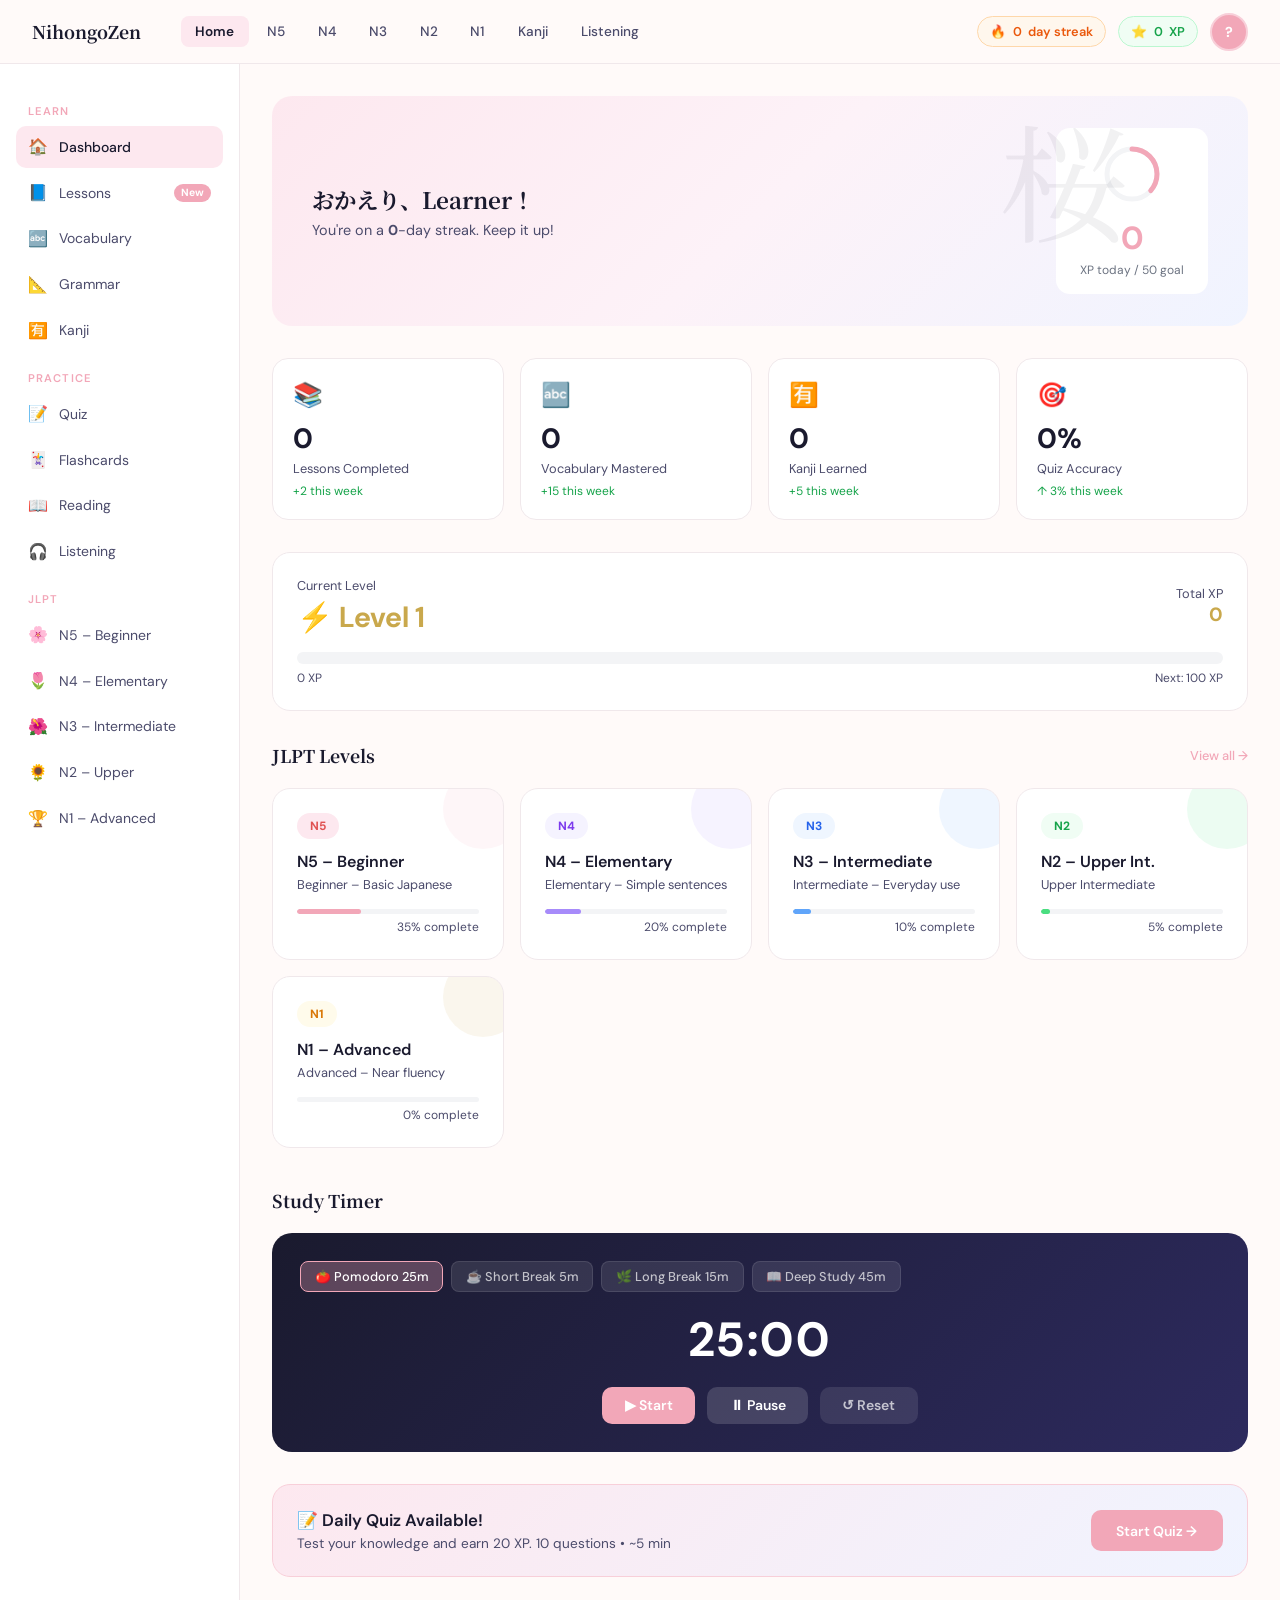
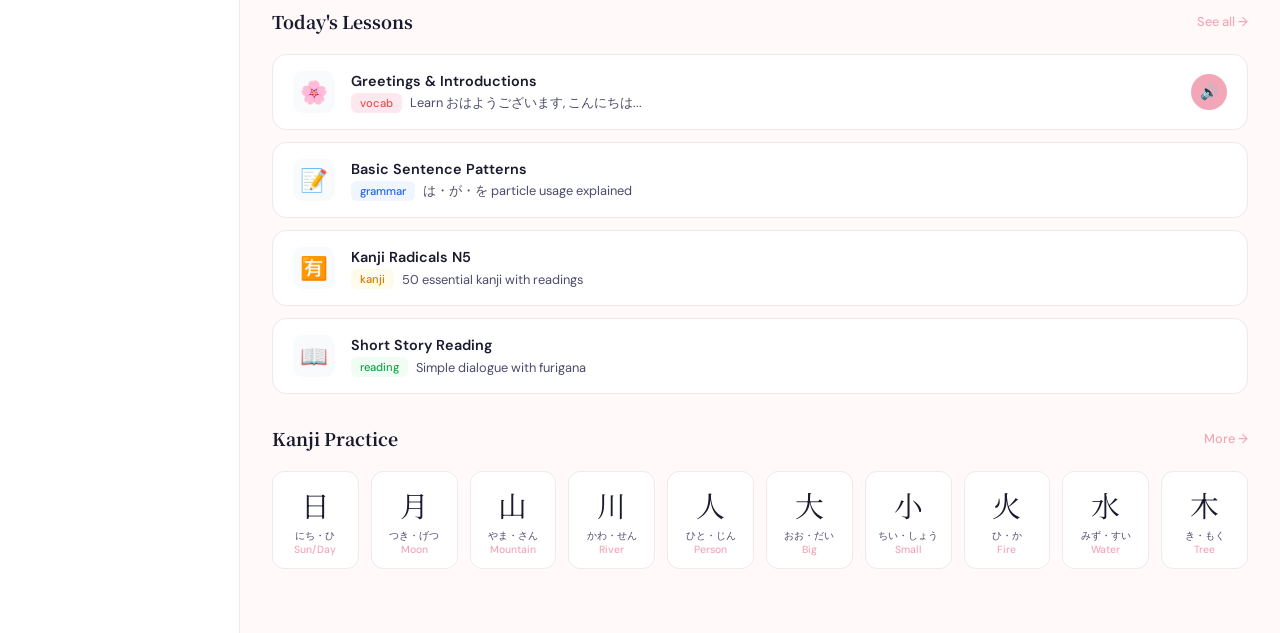
==== dashboard.html @ 87aaae62 "Update dashboard.html" ====
<!DOCTYPE html>
<html lang="en">
<head>
  <meta charset="UTF-8"/>
  <meta name="viewport" content="width=device-width, initial-scale=1.0"/>
  <title>NihongoZen Dashboard</title>
  <link rel="manifest" href="manifest.json"/>
  <link rel="icon" href="https://files.catbox.moe/fxwgtd.png"/>
  <link href="https://fonts.googleapis.com/css2?family=Noto+Serif+JP:wght@300;400;700&family=DM+Sans:ital,opsz,wght@0,9..40,300;0,9..40,400;0,9..40,500;0,9..40,600;1,9..40,400&display=swap" rel="stylesheet"/>
  <style>
    *, *::before, *::after { box-sizing: border-box; margin: 0; padding: 0; }
    :root {
      --sakura: #f2a7b8;
      --sakura-light: #fde8ef;
      --sakura-mid: #f8cfd9;
      --ink: #1a1a2e;
      --ink-light: #4b4b6b;
      --gold: #c9a84c;
      --white: #fffaf9;
      --card: #ffffff;
      --border: #f0e8eb;
      --green: #4ade80;
      --blue: #60a5fa;
      --orange: #fb923c;
      --purple: #a78bfa;
    }
    body {
      font-family: 'DM Sans', sans-serif;
      background: var(--white);
      color: var(--ink);
      min-height: 100vh;
    }

    /* ── HEADER ── */
    header {
      position: sticky; top: 0; z-index: 100;
      background: rgba(255,250,249,.92); backdrop-filter: blur(12px);
      border-bottom: 1px solid var(--border);
      padding: 0 2rem;
      display: flex; align-items: center; gap: 1.5rem; height: 64px;
    }
    .header-logo { display:flex; align-items:center; gap:.6rem; text-decoration:none; }
    .header-logo img { width:36px; height:36px; border-radius:8px; }
    .header-logo span { font-family:'Noto Serif JP',serif; font-size:1.1rem; font-weight:700; color:var(--ink); }

    nav { display:flex; gap:.25rem; margin-left:1rem; flex:1; overflow-x:auto; }
    nav a {
      padding:.45rem .9rem; border-radius:8px; font-size:.85rem;
      font-weight:500; color:var(--ink-light); text-decoration:none;
      white-space:nowrap; transition:all .2s;
    }
    nav a:hover, nav a.active { background:var(--sakura-light); color:var(--ink); }
    nav a.active { font-weight:600; }

    .header-right { display:flex; align-items:center; gap:.75rem; margin-left:auto; }
    .streak-badge {
      display:flex; align-items:center; gap:.4rem;
      background:#fff7ed; border:1px solid #fed7aa;
      padding:.35rem .75rem; border-radius:20px; font-size:.8rem; font-weight:600;
      color:#ea580c;
    }
    .xp-badge {
      display:flex; align-items:center; gap:.4rem;
      background:#f0fdf4; border:1px solid #bbf7d0;
      padding:.35rem .75rem; border-radius:20px; font-size:.8rem; font-weight:600;
      color:#16a34a;
    }
    .user-avatar {
      width:38px; height:38px; border-radius:50%;
      background:var(--sakura); cursor:pointer;
      display:flex; align-items:center; justify-content:center;
      font-weight:700; color:#fff; font-size:.9rem;
      border:2px solid var(--sakura-mid); position:relative;
    }
    .user-avatar img { width:100%; height:100%; border-radius:50%; object-fit:cover; }
    .user-dropdown {
      position:absolute; top:46px; right:0; background:#fff;
      border:1px solid var(--border); border-radius:14px;
      padding:.5rem; min-width:180px; box-shadow:0 8px 30px rgba(0,0,0,.1);
      display:none; z-index:200;
    }
    .user-avatar:hover .user-dropdown { display:block; }
    .user-dropdown a {
      display:block; padding:.6rem 1rem; border-radius:8px;
      font-size:.85rem; text-decoration:none; color:var(--ink); transition:background .15s;
    }
    .user-dropdown a:hover { background:var(--sakura-light); }
    .user-dropdown hr { margin:.35rem 0; border:none; border-top:1px solid var(--border); }

    /* ── SIDEBAR ── */
    .layout { display:flex; min-height:calc(100vh - 64px); }
    aside {
      width:240px; flex-shrink:0; padding:1.5rem 1rem;
      border-right:1px solid var(--border); background:#fff;
      display:flex; flex-direction:column; gap:.25rem;
    }
    @media(max-width:900px){ aside { display:none; } }

    .sidebar-section { font-size:.7rem; font-weight:600; color:var(--sakura); letter-spacing:.1em;
      text-transform:uppercase; padding:.5rem .75rem .25rem; margin-top:.5rem; }
    .sidebar-link {
      display:flex; align-items:center; gap:.7rem;
      padding:.65rem .75rem; border-radius:10px; cursor:pointer;
      font-size:.875rem; color:var(--ink-light); transition:all .15s;
      text-decoration:none;
    }
    .sidebar-link:hover, .sidebar-link.active {
      background:var(--sakura-light); color:var(--ink); font-weight:500;
    }
    .sidebar-link .icon { font-size:1rem; width:20px; text-align:center; }
    .sidebar-link .badge {
      margin-left:auto; background:var(--sakura); color:#fff;
      font-size:.65rem; font-weight:700; padding:.15rem .45rem;
      border-radius:20px;
    }

    /* ── MAIN CONTENT ── */
    main { flex:1; padding:2rem; overflow-x:hidden; }
    @media(max-width:600px){ main { padding:1rem; } }

    /* ── WELCOME BANNER ── */
    .welcome-banner {
      background: linear-gradient(135deg, #fde8ef 0%, #fdf2f8 50%, #f0f4ff 100%);
      border-radius:20px; padding:2rem 2.5rem;
      display:flex; justify-content:space-between; align-items:center;
      margin-bottom:2rem; overflow:hidden; position:relative;
    }
    .welcome-banner::after {
      content:'桜'; position:absolute; right:120px; top:-10px;
      font-size:8rem; opacity:.06; font-family:'Noto Serif JP',serif;
    }
    .welcome-text h2 { font-family:'Noto Serif JP',serif; font-size:1.4rem; margin-bottom:.4rem; }
    .welcome-text p { color:var(--ink-light); font-size:.9rem; }
    .daily-goal {
      background:#fff; border-radius:14px; padding:1rem 1.5rem;
      text-align:center; min-width:140px;
    }
    .daily-goal .goal-num { font-size:2rem; font-weight:700; color:var(--sakura); }
    .daily-goal .goal-label { font-size:.75rem; color:var(--gray,#6b7280); margin-top:.2rem; }
    .progress-ring { width:60px; height:60px; margin:0 auto .5rem; }

    /* ── STATS GRID ── */
    .stats-grid { display:grid; grid-template-columns:repeat(auto-fit,minmax(160px,1fr)); gap:1rem; margin-bottom:2rem; }
    .stat-card {
      background:var(--card); border:1px solid var(--border); border-radius:16px;
      padding:1.25rem; transition:transform .2s; cursor:default;
    }
    .stat-card:hover { transform:translateY(-3px); }
    .stat-card .stat-icon { font-size:1.5rem; margin-bottom:.6rem; }
    .stat-card .stat-val { font-size:1.75rem; font-weight:700; margin-bottom:.2rem; }
    .stat-card .stat-label { font-size:.8rem; color:var(--ink-light); }
    .stat-card .stat-change { font-size:.75rem; margin-top:.4rem; }
    .stat-card .stat-change.up { color:#16a34a; }
    .stat-card .stat-change.down { color:#dc2626; }

    /* ── SECTION HEADERS ── */
    .section-header { display:flex; align-items:center; justify-content:space-between; margin-bottom:1.25rem; }
    .section-header h3 { font-family:'Noto Serif JP',serif; font-size:1.1rem; }
    .section-header a { font-size:.8rem; color:var(--sakura); text-decoration:none; font-weight:500; }

    /* ── JLPT LEVEL CARDS ── */
    .levels-grid { display:grid; grid-template-columns:repeat(auto-fill,minmax(200px,1fr)); gap:1rem; margin-bottom:2.5rem; }
    .level-card {
      background:var(--card); border:1px solid var(--border); border-radius:18px;
      padding:1.5rem; cursor:pointer; transition:all .2s; position:relative; overflow:hidden;
    }
    .level-card::before {
      content:''; position:absolute; top:-20px; right:-20px;
      width:80px; height:80px; border-radius:50%; opacity:.1;
    }
    .level-card:hover { transform:translateY(-4px); box-shadow:0 12px 30px rgba(242,167,184,.2); }
    .level-card.n5::before { background:#f2a7b8; }
    .level-card.n4::before { background:#a78bfa; }
    .level-card.n3::before { background:#60a5fa; }
    .level-card.n2::before { background:#4ade80; }
    .level-card.n1::before { background:#c9a84c; }
    .level-badge {
      display:inline-block; padding:.3rem .8rem; border-radius:20px;
      font-size:.75rem; font-weight:700; margin-bottom:.75rem;
    }
    .n5 .level-badge { background:#fde8ef; color:#e05252; }
    .n4 .level-badge { background:#f5f3ff; color:#7c3aed; }
    .n3 .level-badge { background:#eff6ff; color:#2563eb; }
    .n2 .level-badge { background:#f0fdf4; color:#16a34a; }
    .n1 .level-badge { background:#fffbeb; color:#d97706; }
    .level-card h4 { font-size:1rem; font-weight:600; margin-bottom:.25rem; }
    .level-card p { font-size:.8rem; color:var(--ink-light); margin-bottom:1rem; }
    .level-progress { height:5px; background:#f3f4f6; border-radius:10px; overflow:hidden; }
    .level-progress-fill { height:100%; border-radius:10px; transition:width .8s ease; }
    .n5 .level-progress-fill { background:var(--sakura); }
    .n4 .level-progress-fill { background:var(--purple); }
    .n3 .level-progress-fill { background:var(--blue); }
    .n2 .level-progress-fill { background:var(--green); }
    .n1 .level-progress-fill { background:var(--gold); }
    .level-pct { font-size:.75rem; color:var(--ink-light); margin-top:.35rem; text-align:right; }

    /* ── STUDY TIMER ── */
    .timer-card {
      background:linear-gradient(135deg,var(--ink) 0%,#2d2a5e 100%);
      border-radius:20px; padding:1.75rem; color:#fff; margin-bottom:2rem;
    }
    .timer-display {
      font-size:3rem; font-weight:700; font-variant-numeric:tabular-nums;
      letter-spacing:.05em; margin:1rem 0; text-align:center;
    }
    .timer-controls { display:flex; gap:.75rem; justify-content:center; flex-wrap:wrap; }
    .timer-btn {
      padding:.6rem 1.4rem; border-radius:10px; border:none; cursor:pointer;
      font-size:.875rem; font-weight:600; font-family:inherit; transition:all .2s;
    }
    .timer-btn.start { background:var(--sakura); color:#fff; }
    .timer-btn.pause { background:rgba(255,255,255,.15); color:#fff; }
    .timer-btn.reset { background:rgba(255,255,255,.1); color:rgba(255,255,255,.7); }
    .timer-btn:hover { opacity:.85; transform:scale(.97); }
    .timer-modes { display:flex; gap:.5rem; margin-bottom:1rem; flex-wrap:wrap; }
    .timer-mode {
      padding:.35rem .85rem; border-radius:8px; font-size:.8rem; font-weight:500;
      cursor:pointer; background:rgba(255,255,255,.1); color:rgba(255,255,255,.7);
      border:1px solid rgba(255,255,255,.1); transition:all .2s;
    }
    .timer-mode.active { background:rgba(242,167,184,.3); color:#fff; border-color:var(--sakura); }

    /* ── XP / LEVEL BAR ── */
    .xp-card {
      background:var(--card); border:1px solid var(--border); border-radius:18px;
      padding:1.5rem; margin-bottom:2rem;
    }
    .xp-header { display:flex; justify-content:space-between; align-items:center; margin-bottom:1rem; }
    .xp-level { font-size:1.8rem; font-weight:700; color:var(--gold); }
    .xp-bar-wrap { height:12px; background:#f3f4f6; border-radius:10px; overflow:hidden; }
    .xp-bar-fill {
      height:100%; border-radius:10px;
      background:linear-gradient(90deg,var(--sakura),var(--gold));
      transition:width 1s ease;
    }
    .xp-labels { display:flex; justify-content:space-between; font-size:.75rem; color:var(--ink-light); margin-top:.4rem; }

    /* ── VOCAB/GRAMMAR LESSONS ── */
    .lesson-list { display:flex; flex-direction:column; gap:.75rem; margin-bottom:2rem; }
    .lesson-item {
      background:var(--card); border:1px solid var(--border); border-radius:14px;
      padding:1rem 1.25rem; display:flex; align-items:center; gap:1rem;
      cursor:pointer; transition:all .2s;
    }
    .lesson-item:hover { border-color:var(--sakura); background:var(--sakura-light); }
    .lesson-item .lesson-icon { font-size:1.4rem; width:42px; height:42px;
      background:#f9fafb; border-radius:10px; display:flex; align-items:center; justify-content:center; flex-shrink:0; }
    .lesson-item .lesson-info { flex:1; }
    .lesson-item h5 { font-size:.9rem; font-weight:600; margin-bottom:.2rem; }
    .lesson-item p { font-size:.8rem; color:var(--ink-light); }
    .lesson-item .lesson-meta { display:flex; gap:.5rem; align-items:center; }
    .lesson-item .tag { font-size:.7rem; padding:.2rem .55rem; border-radius:6px; font-weight:500; }
    .tag.vocab { background:#fde8ef; color:#e05252; }
    .tag.grammar { background:#eff6ff; color:#2563eb; }
    .tag.kanji { background:#fffbeb; color:#d97706; }
    .tag.reading { background:#f0fdf4; color:#16a34a; }
    .lesson-item .play-btn {
      width:36px; height:36px; border-radius:50%; background:var(--sakura);
      color:#fff; border:none; cursor:pointer; font-size:.9rem;
      display:flex; align-items:center; justify-content:center;
      transition:transform .2s;
    }
    .lesson-item .play-btn:hover { transform:scale(1.1); }

    /* ── KANJI GRID ── */
    .kanji-grid { display:grid; grid-template-columns:repeat(auto-fill,minmax(80px,1fr)); gap:.75rem; margin-bottom:2rem; }
    .kanji-card {
      background:var(--card); border:1px solid var(--border); border-radius:12px;
      padding:.75rem; text-align:center; cursor:pointer; transition:all .2s;
    }
    .kanji-card:hover { border-color:var(--sakura); transform:scale(1.05); }
    .kanji-char { font-family:'Noto Serif JP',serif; font-size:1.8rem; color:var(--ink); }
    .kanji-reading { font-size:.65rem; color:var(--ink-light); margin-top:.2rem; }
    .kanji-meaning { font-size:.65rem; color:var(--sakura); font-weight:500; }

    /* ── QUIZ CTA ── */
    .quiz-cta {
      background:linear-gradient(135deg,var(--sakura-light) 0%,#f0f4ff 100%);
      border:1px solid var(--sakura-mid); border-radius:18px;
      padding:1.5rem; display:flex; align-items:center; justify-content:space-between;
      gap:1rem; margin-bottom:2rem; flex-wrap:wrap;
    }
    .quiz-cta-text h4 { font-size:1.05rem; font-weight:600; margin-bottom:.3rem; }
    .quiz-cta-text p { font-size:.85rem; color:var(--ink-light); }
    .btn-quiz {
      padding:.7rem 1.6rem; background:var(--sakura); color:#fff;
      border:none; border-radius:10px; font-size:.875rem; font-weight:600;
      cursor:pointer; font-family:inherit; white-space:nowrap;
      transition:all .2s;
    }
    .btn-quiz:hover { background:#e8899c; transform:translateY(-1px); }

    /* ── MOBILE NAV ── */
    .mobile-nav {
      display:none; position:fixed; bottom:0; left:0; right:0;
      background:rgba(255,250,249,.95); backdrop-filter:blur(12px);
      border-top:1px solid var(--border); padding:.5rem 1rem;
      justify-content:space-around; z-index:100;
    }
    @media(max-width:900px){ .mobile-nav { display:flex; } }
    .mobile-nav-btn {
      display:flex; flex-direction:column; align-items:center; gap:.2rem;
      padding:.5rem .75rem; border-radius:10px; cursor:pointer;
      border:none; background:transparent; color:var(--ink-light);
      font-size:.65rem; font-weight:500; font-family:inherit;
    }
    .mobile-nav-btn .nav-icon { font-size:1.2rem; }
    .mobile-nav-btn.active { color:var(--sakura); }

    /* ── TOAST ── */
    #toast {
      position:fixed; bottom:5rem; left:50%; transform:translateX(-50%);
      background:var(--ink); color:#fff; padding:.75rem 1.5rem;
      border-radius:10px; font-size:.85rem; opacity:0; pointer-events:none;
      transition:opacity .3s; z-index:999; white-space:nowrap;
    }
    #toast.show { opacity:1; }

    /* ── ANIMATIONS ── */
    @keyframes fadeUp { from{opacity:0;transform:translateY(16px)} to{opacity:1;transform:translateY(0)} }
    .anim { animation:fadeUp .5s ease both; }
    .anim:nth-child(1){animation-delay:.05s}
    .anim:nth-child(2){animation-delay:.1s}
    .anim:nth-child(3){animation-delay:.15s}
    .anim:nth-child(4){animation-delay:.2s}
    .anim:nth-child(5){animation-delay:.25s}

    @media(max-width:600px){
      .welcome-banner { flex-direction:column; text-align:center; }
      .daily-goal { width:100%; }
      main { padding-bottom:80px; }
    }

    /* ── VOCAB BROWSER ── */
    .vocab-lesson-tabs { display:flex; flex-wrap:wrap; gap:.5rem; margin-bottom:1.5rem; }
    .vocab-tab {
      padding:.4rem .9rem; border-radius:20px; font-size:.8rem; font-weight:500;
      cursor:pointer; background:var(--sakura-light); color:var(--ink-light);
      border:1px solid var(--border); transition:all .2s; white-space:nowrap;
    }
    .vocab-tab.active, .vocab-tab:hover { background:var(--sakura); color:#fff; border-color:var(--sakura); }

    .vocab-search {
      width:100%; padding:.7rem 1rem; border:1px solid var(--border);
      border-radius:12px; font-size:.9rem; font-family:inherit; outline:none;
      margin-bottom:1.25rem; background:var(--card);
    }
    .vocab-search:focus { border-color:var(--sakura); }

    .vocab-grid { display:grid; grid-template-columns:repeat(auto-fill, minmax(200px, 1fr)); gap:.75rem; }
    .vocab-card {
      background:var(--card); border:1px solid var(--border); border-radius:14px;
      padding:1rem; cursor:pointer; transition:all .2s; position:relative;
    }
    .vocab-card:hover { border-color:var(--sakura); transform:translateY(-2px); box-shadow:0 4px 16px rgba(242,167,184,.2); }
    .vocab-card.mastered { border-color:var(--green); background:#f0fdf4; }
    .vocab-kanji { font-family:'Noto Serif JP',serif; font-size:1.4rem; color:var(--ink); margin-bottom:.3rem; }
    .vocab-hira { font-size:.75rem; color:var(--ink-light); margin-bottom:.4rem; font-family:'Noto Serif JP',serif; }
    .vocab-en { font-size:.85rem; font-weight:500; color:var(--ink); }
    .vocab-lesson-tag { font-size:.65rem; color:var(--sakura); font-weight:600; margin-top:.5rem; }
    .vocab-master-btn {
      position:absolute; top:.6rem; right:.6rem;
      width:24px; height:24px; border-radius:50%; border:none;
      background:transparent; cursor:pointer; font-size:.85rem; transition:transform .2s;
    }
    .vocab-master-btn:hover { transform:scale(1.2); }
    .vocab-stats-bar {
      display:flex; align-items:center; gap:.75rem; padding:.75rem 1rem;
      background:var(--sakura-light); border-radius:12px; margin-bottom:1.25rem;
      font-size:.85rem; flex-wrap:wrap;
    }
    .vocab-stats-bar strong { color:var(--ink); }

    /* ── LESSON DETAIL MODAL ── */
    .modal-overlay {
      position:fixed; inset:0; background:rgba(0,0,0,.45); z-index:500;
      display:flex; align-items:center; justify-content:center; padding:1rem;
    }
    .modal-box {
      background:#fff; border-radius:20px; max-width:520px; width:100%;
      max-height:85vh; overflow-y:auto; padding:2rem; position:relative;
    }
    .modal-close {
      position:absolute; top:1rem; right:1rem; width:32px; height:32px;
      border-radius:50%; border:none; background:var(--sakura-light);
      cursor:pointer; font-size:1rem; display:flex; align-items:center; justify-content:center;
    }
    .modal-word { font-family:'Noto Serif JP',serif; font-size:2.5rem; color:var(--ink); text-align:center; margin-bottom:.5rem; }
    .modal-hira { text-align:center; font-size:1rem; color:var(--ink-light); margin-bottom:.3rem; font-family:'Noto Serif JP',serif; }
    .modal-en { text-align:center; font-size:1.1rem; font-weight:600; margin-bottom:1.5rem; }
    .modal-lesson { text-align:center; font-size:.8rem; color:var(--sakura); font-weight:600; }
    .modal-actions { display:flex; gap:.75rem; justify-content:center; margin-top:1.5rem; }
    .modal-btn {
      padding:.6rem 1.4rem; border-radius:10px; border:none; cursor:pointer;
      font-size:.875rem; font-weight:600; font-family:inherit; transition:all .2s;
    }
    .modal-btn.primary { background:var(--sakura); color:#fff; }
    .modal-btn.secondary { background:var(--sakura-light); color:var(--ink); }
    .modal-btn:hover { opacity:.85; transform:translateY(-1px); }
  </style>
</head>
<body>

<!-- HEADER -->
<header>
  <a href="dashboard.html" class="header-logo">
    <img src="https://files.catbox.moe/fxwgtd.png" alt="NihongoZen" onerror="this.style.display='none'"/>
    <span>NihongoZen</span>
  </a>

  <nav id="main-nav">
    <a href="#" class="active" data-section="home">Home</a>
    <a href="#" data-section="n5">N5</a>
    <a href="#" data-section="n4">N4</a>
    <a href="#" data-section="n3">N3</a>
    <a href="#" data-section="n2">N2</a>
    <a href="#" data-section="n1">N1</a>
    <a href="#" data-section="kanji">Kanji</a>
    <a href="#" data-section="listening">Listening</a>
  </nav>

  <div class="header-right">
    <div class="streak-badge">🔥 <span id="streak-count">0</span> day streak</div>
    <div class="xp-badge">⭐ <span id="xp-count">0</span> XP</div>
    <div class="user-avatar" id="user-avatar-btn">
      <span id="avatar-initials">?</span>
      <img id="avatar-img" src="" alt="" style="display:none"/>
      <div class="user-dropdown">
        <div style="padding:.6rem 1rem; font-size:.85rem; font-weight:600;" id="dd-name">User</div>
        <div style="padding:0 1rem .6rem; font-size:.75rem; color:#9ca3af;" id="dd-email"></div>
        <hr/>
        <a href="#">👤 Profile</a>
        <a href="#">⚙️ Settings</a>
        <a href="#">📊 Progress</a>
        <hr/>
        <a href="#" onclick="handleLogout()">🚪 Log Out</a>
      </div>
    </div>
  </div>
</header>

<div class="layout">
  <!-- SIDEBAR -->
  <aside>
    <div class="sidebar-section">Learn</div>
    <a class="sidebar-link active" href="#" data-section="home"><span class="icon">🏠</span> Dashboard</a>
    <a class="sidebar-link" href="#" data-section="lessons"><span class="icon">📘</span> Lessons <span class="badge">New</span></a>
    <a class="sidebar-link" href="#" data-section="vocab"><span class="icon">🔤</span> Vocabulary</a>
    <a class="sidebar-link" href="#" data-section="grammar"><span class="icon">📐</span> Grammar</a>
    <a class="sidebar-link" href="#" data-section="kanji"><span class="icon">🈶</span> Kanji</a>

    <div class="sidebar-section">Practice</div>
    <a class="sidebar-link" href="#" data-section="quiz"><span class="icon">📝</span> Quiz</a>
    <a class="sidebar-link" href="#" data-section="flashcards"><span class="icon">🃏</span> Flashcards</a>
    <a class="sidebar-link" href="#" data-section="reading"><span class="icon">📖</span> Reading</a>
    <a class="sidebar-link" href="#" data-section="listening"><span class="icon">🎧</span> Listening</a>

    <div class="sidebar-section">JLPT</div>
    <a class="sidebar-link" href="#" data-section="n5"><span class="icon">🌸</span> N5 – Beginner</a>
    <a class="sidebar-link" href="#" data-section="n4"><span class="icon">🌷</span> N4 – Elementary</a>
    <a class="sidebar-link" href="#" data-section="n3"><span class="icon">🌺</span> N3 – Intermediate</a>
    <a class="sidebar-link" href="#" data-section="n2"><span class="icon">🌻</span> N2 – Upper</a>
    <a class="sidebar-link" href="#" data-section="n1"><span class="icon">🏆</span> N1 – Advanced</a>
  </aside>

  <!-- MAIN -->
  <main id="main-content">

    <!-- HOME SECTION -->
    <div id="section-home">
      <!-- Welcome Banner -->
      <div class="welcome-banner anim">
        <div class="welcome-text">
          <h2>おかえり、<span id="welcome-name">Learner</span>！</h2>
          <p>You're on a <strong id="streak-inline">0</strong>-day streak. Keep it up!</p>
        </div>
        <div class="daily-goal">
          <svg class="progress-ring" viewBox="0 0 60 60">
            <circle cx="30" cy="30" r="25" fill="none" stroke="#f3f4f6" stroke-width="5"/>
            <circle id="daily-ring" cx="30" cy="30" r="25" fill="none"
              stroke="var(--sakura)" stroke-width="5"
              stroke-dasharray="157" stroke-dashoffset="100"
              stroke-linecap="round" transform="rotate(-90 30 30)"
              style="transition:stroke-dashoffset 1s ease"/>
          </svg>
          <div class="goal-num" id="daily-xp">0</div>
          <div class="goal-label">XP today / 50 goal</div>
        </div>
      </div>

      <!-- Stats Grid -->
      <div class="stats-grid">
        <div class="stat-card anim">
          <div class="stat-icon">📚</div>
          <div class="stat-val" id="stat-lessons">0</div>
          <div class="stat-label">Lessons Completed</div>
          <div class="stat-change up">+2 this week</div>
        </div>
        <div class="stat-card anim">
          <div class="stat-icon">🔤</div>
          <div class="stat-val" id="stat-vocab">0</div>
          <div class="stat-label">Vocabulary Mastered</div>
          <div class="stat-change up">+15 this week</div>
        </div>
        <div class="stat-card anim">
          <div class="stat-icon">🈶</div>
          <div class="stat-val" id="stat-kanji">0</div>
          <div class="stat-label">Kanji Learned</div>
          <div class="stat-change up">+5 this week</div>
        </div>
        <div class="stat-card anim">
          <div class="stat-icon">🎯</div>
          <div class="stat-val" id="stat-accuracy">0%</div>
          <div class="stat-label">Quiz Accuracy</div>
          <div class="stat-change up">↑ 3% this week</div>
        </div>
      </div>

      <!-- XP / Level -->
      <div class="xp-card anim">
        <div class="xp-header">
          <div>
            <div style="font-size:.8rem;color:var(--ink-light);margin-bottom:.2rem">Current Level</div>
            <div class="xp-level">⚡ Level <span id="user-level">1</span></div>
          </div>
          <div style="text-align:right">
            <div style="font-size:.8rem;color:var(--ink-light)">Total XP</div>
            <div style="font-size:1.2rem;font-weight:700;color:var(--gold)" id="total-xp">0</div>
          </div>
        </div>
        <div class="xp-bar-wrap"><div class="xp-bar-fill" id="xp-bar" style="width:0%"></div></div>
        <div class="xp-labels">
          <span id="xp-cur">0 XP</span>
          <span id="xp-next">Next: 100 XP</span>
        </div>
      </div>

      <!-- JLPT Levels -->
      <div class="section-header">
        <h3>JLPT Levels</h3>
        <a href="#">View all →</a>
      </div>
      <div class="levels-grid" id="levels-grid"></div>

      <!-- Study Timer -->
      <div class="section-header"><h3>Study Timer</h3></div>
      <div class="timer-card anim">
        <div class="timer-modes">
          <div class="timer-mode active" onclick="setTimer(25*60,this)">🍅 Pomodoro 25m</div>
          <div class="timer-mode" onclick="setTimer(5*60,this)">☕ Short Break 5m</div>
          <div class="timer-mode" onclick="setTimer(15*60,this)">🌿 Long Break 15m</div>
          <div class="timer-mode" onclick="setTimer(45*60,this)">📖 Deep Study 45m</div>
        </div>
        <div class="timer-display" id="timer-display">25:00</div>
        <div class="timer-controls">
          <button class="timer-btn start" onclick="startTimer()">▶ Start</button>
          <button class="timer-btn pause" onclick="pauseTimer()">⏸ Pause</button>
          <button class="timer-btn reset" onclick="resetTimer()">↺ Reset</button>
        </div>
      </div>

      <!-- Daily Quiz CTA -->
      <div class="quiz-cta anim">
        <div class="quiz-cta-text">
          <h4>📝 Daily Quiz Available!</h4>
          <p>Test your knowledge and earn 20 XP. 10 questions • ~5 min</p>
        </div>
        <button class="btn-quiz" onclick="navigateTo('quiz')">Start Quiz →</button>
      </div>

      <!-- Today's Lessons -->
      <div class="section-header">
        <h3>Today's Lessons</h3>
        <a href="#">See all →</a>
      </div>
      <div class="lesson-list" id="lesson-list"></div>

      <!-- Kanji of the Day -->
      <div class="section-header">
        <h3>Kanji Practice</h3>
        <a href="#">More →</a>
      </div>
      <div class="kanji-grid" id="kanji-grid"></div>
    </div>

    <!-- LEVEL SECTIONS (N5-N1, etc) – shown dynamically -->
    <div id="section-level" style="display:none">
      <div id="level-content"></div>
    </div>


    <!-- VOCABULARY SECTION -->
    <div id="section-vocab" style="display:none">
      <div class="vocab-stats-bar" id="vocab-stats-bar">
        📚 <strong id="vs-total">934</strong> words &nbsp;|&nbsp;
        ✅ <strong id="vs-mastered">0</strong> mastered &nbsp;|&nbsp;
        📖 <strong id="vs-lesson">All Lessons</strong>
      </div>
      <input class="vocab-search" id="vocab-search" type="text" placeholder="Search words in Japanese or English…" oninput="filterVocab()"/>
      <div class="vocab-lesson-tabs" id="vocab-tabs"></div>
      <div class="vocab-grid" id="vocab-grid"></div>
    </div>

    <!-- WORD MODAL -->
    <div class="modal-overlay" id="word-modal" style="display:none" onclick="closeWordModal(event)">
      <div class="modal-box">
        <button class="modal-close" onclick="document.getElementById('word-modal').style.display='none'">✕</button>
        <div class="modal-word" id="mw-kanji"></div>
        <div class="modal-hira" id="mw-hira"></div>
        <div class="modal-en" id="mw-en"></div>
        <div class="modal-lesson" id="mw-lesson"></div>
        <div class="modal-actions">
          <button class="modal-btn secondary" onclick="document.getElementById('word-modal').style.display='none'">Close</button>
          <button class="modal-btn primary" id="mw-master-btn" onclick="toggleMasterCurrent()">⭐ Mark Mastered</button>
        </div>
      </div>
    </div>

  </main>
</div>

<!-- MOBILE BOTTOM NAV -->
<div class="mobile-nav">
  <button class="mobile-nav-btn active" onclick="navigateTo('home')">
    <span class="nav-icon">🏠</span> Home
  </button>
  <button class="mobile-nav-btn" onclick="navigateTo('lessons')">
    <span class="nav-icon">📘</span> Lessons
  </button>
  <button class="mobile-nav-btn" onclick="navigateTo('quiz')">
    <span class="nav-icon">📝</span> Quiz
  </button>
  <button class="mobile-nav-btn" onclick="navigateTo('kanji')">
    <span class="nav-icon">🈶</span> Kanji
  </button>
  <button class="mobile-nav-btn" onclick="navigateTo('profile')">
    <span class="nav-icon">👤</span> Profile
  </button>
</div>

<div id="toast"></div>

<!-- Firebase -->
<script src="firebase-config.js"></script>
<script type="module">
  import { initializeApp } from "https://www.gstatic.com/firebasejs/10.12.2/firebase-app.js";
  import { getAuth, onAuthStateChanged, signOut }
    from "https://www.gstatic.com/firebasejs/10.12.2/firebase-auth.js";
  import { getFirestore, doc, getDoc, updateDoc, increment, serverTimestamp }
    from "https://www.gstatic.com/firebasejs/10.12.2/firebase-firestore.js";

  const firebaseConfig = window.FIREBASE_CONFIG;

  const app = initializeApp(firebaseConfig);
  const auth = getAuth(app);
  const db = getFirestore(app);

  onAuthStateChanged(auth, async user => {
    if (!user) { window.location.href = 'index.html'; return; }

    // Load profile
    const snap = await getDoc(doc(db, 'users', user.uid));
    const data = snap.exists() ? snap.data() : {};

    const name = data.displayName || user.displayName || 'Learner';
    const xp   = data.xp || 0;
    const lvl  = data.level || 1;
    const streak = data.streak || 0;

    // Update header
    document.getElementById('welcome-name').textContent = name.split(' ')[0];
    document.getElementById('streak-count').textContent = streak;
    document.getElementById('streak-inline').textContent = streak;
    document.getElementById('xp-count').textContent = xp;
    document.getElementById('dd-name').textContent = name;
    document.getElementById('dd-email').textContent = user.email;

    // Avatar
    const initials = name.split(' ').map(p=>p[0]).join('').toUpperCase().slice(0,2);
    if (user.photoURL) {
      document.getElementById('avatar-img').src = user.photoURL;
      document.getElementById('avatar-img').style.display = 'block';
      document.getElementById('avatar-initials').style.display = 'none';
    } else {
      document.getElementById('avatar-initials').textContent = initials;
    }

    // Stats
    document.getElementById('stat-lessons').textContent = data.lessonsCompleted || 0;
    document.getElementById('stat-vocab').textContent = data.vocabMastered || 0;
    document.getElementById('stat-kanji').textContent = data.kanjiProgress || 0;
    document.getElementById('stat-accuracy').textContent = (data.quizAccuracy || 0) + '%';

    // XP bar
    const xpForNext = lvl * 100;
    const xpProgress = ((xp % 100) / 100) * 100;
    document.getElementById('user-level').textContent = lvl;
    document.getElementById('total-xp').textContent = xp;
    document.getElementById('xp-bar').style.width = xpProgress + '%';
    document.getElementById('xp-cur').textContent = (xp % 100) + ' XP';
    document.getElementById('xp-next').textContent = 'Next: ' + xpForNext + ' XP';

    // Daily XP ring
    const dailyXp = data.dailyXp || 0;
    document.getElementById('daily-xp').textContent = dailyXp;
    const offset = 157 - (dailyXp / 50) * 157;
    document.getElementById('daily-ring').style.strokeDashoffset = Math.max(0, offset);

    // Update streak in Firestore
    await updateDoc(doc(db, 'users', user.uid), { lastLogin: serverTimestamp() });
  });

  window.handleLogout = async () => {
    await signOut(auth);
    window.location.href = 'index.html';
  };

  // Award XP
  window.awardXP = async (amount) => {
    const user = auth.currentUser;
    if (!user) return;
    await updateDoc(doc(db, 'users', user.uid), {
      xp: increment(amount),
      dailyXp: increment(amount)
    });
    showToast(`+${amount} XP earned! 🌸`);
  };
</script>

<script>
  // ── SAMPLE DATA ──
  const levels = [
    { id:'n5', name:'N5', desc:'Beginner – Basic Japanese', topics:['Hiragana','Katakana','Basic Vocab','Simple Grammar'], pct:35 },
    { id:'n4', name:'N4', desc:'Elementary – Simple sentences', topics:['Daily Vocabulary','て-form','Adjectives'], pct:20 },
    { id:'n3', name:'N3', desc:'Intermediate – Everyday use', topics:['Intermediate Grammar','Keigo intro','Reading'], pct:10 },
    { id:'n2', name:'N2', desc:'Upper Intermediate', topics:['Advanced Grammar','Formal Writing','JLPT N2 vocab'], pct:5 },
    { id:'n1', name:'N1', desc:'Advanced – Near fluency', topics:['Classical Japanese','Complex Kanji','Full JLPT prep'], pct:0 },
  ];

  const sampleLessons = [
    { icon:'🌸', title:'Greetings & Introductions', sub:'Learn おはようございます, こんにちは...', tag:'vocab', audio:'https://www.soundhelix.com/examples/mp3/SoundHelix-Song-1.mp3' },
    { icon:'📝', title:'Basic Sentence Patterns', sub:'は・が・を particle usage explained', tag:'grammar', audio:'' },
    { icon:'🈶', title:'Kanji Radicals N5', sub:'50 essential kanji with readings', tag:'kanji', audio:'' },
    { icon:'📖', title:'Short Story Reading', sub:'Simple dialogue with furigana', tag:'reading', audio:'' },
  ];

  const sampleKanji = [
    { char:'日', read:'にち・ひ', mean:'Sun/Day' },
    { char:'月', read:'つき・げつ', mean:'Moon' },
    { char:'山', read:'やま・さん', mean:'Mountain' },
    { char:'川', read:'かわ・せん', mean:'River' },
    { char:'人', read:'ひと・じん', mean:'Person' },
    { char:'大', read:'おお・だい', mean:'Big' },
    { char:'小', read:'ちい・しょう', mean:'Small' },
    { char:'火', read:'ひ・か', mean:'Fire' },
    { char:'水', read:'みず・すい', mean:'Water' },
    { char:'木', read:'き・もく', mean:'Tree' },
  ];

  // Build levels grid
  const levelsGrid = document.getElementById('levels-grid');
  levels.forEach(l => {
    const card = document.createElement('div');
    card.className = `level-card ${l.id}`;
    card.innerHTML = `
      <div class="level-badge">${l.name}</div>
      <h4>${l.name} – ${l.name==='N5'?'Beginner':l.name==='N4'?'Elementary':l.name==='N3'?'Intermediate':l.name==='N2'?'Upper Int.':'Advanced'}</h4>
      <p>${l.desc}</p>
      <div class="level-progress"><div class="level-progress-fill" style="width:${l.pct}%"></div></div>
      <div class="level-pct">${l.pct}% complete</div>`;
    card.onclick = () => navigateTo(l.id);
    levelsGrid.appendChild(card);
  });

  // Build lessons
  const lessonList = document.getElementById('lesson-list');
  sampleLessons.forEach(l => {
    const item = document.createElement('div');
    item.className = 'lesson-item';
    item.innerHTML = `
      <div class="lesson-icon">${l.icon}</div>
      <div class="lesson-info">
        <h5>${l.title}</h5>
        <div class="lesson-meta">
          <span class="tag ${l.tag}">${l.tag}</span>
          <p>${l.sub}</p>
        </div>
      </div>
      ${l.audio ? `<button class="play-btn" onclick="playAudio('${l.audio}',event)">🔊</button>` : ''}`;
    item.onclick = (e) => { if(!e.target.classList.contains('play-btn')) { awardXP(5); showToast('Lesson started!'); } };
    lessonList.appendChild(item);
  });

  // Build kanji grid
  const kanjiGrid = document.getElementById('kanji-grid');
  sampleKanji.forEach(k => {
    const card = document.createElement('div');
    card.className = 'kanji-card';
    card.innerHTML = `<div class="kanji-char">${k.char}</div><div class="kanji-reading">${k.read}</div><div class="kanji-meaning">${k.mean}</div>`;
    card.onclick = () => { awardXP(2); showToast(`${k.char} – ${k.mean} 🎉`); };
    kanjiGrid.appendChild(card);
  });

  // ── STUDY TIMER ──
  let timerDuration = 25 * 60, timerLeft = 25 * 60, timerInterval = null, timerRunning = false;

  function setTimer(secs, el) {
    document.querySelectorAll('.timer-mode').forEach(m => m.classList.remove('active'));
    el.classList.add('active');
    timerDuration = timerLeft = secs;
    renderTimer(); if(timerRunning) { clearInterval(timerInterval); timerRunning = false; }
  }
  function renderTimer() {
    const m = Math.floor(timerLeft/60).toString().padStart(2,'0');
    const s = (timerLeft%60).toString().padStart(2,'0');
    document.getElementById('timer-display').textContent = `${m}:${s}`;
  }
  function startTimer() {
    if (timerRunning) return;
    timerRunning = true;
    timerInterval = setInterval(() => {
      if (timerLeft <= 0) { clearInterval(timerInterval); timerRunning = false; showToast('⏰ Timer done! +10 XP'); awardXP(10); return; }
      timerLeft--; renderTimer();
    }, 1000);
  }
  function pauseTimer() { clearInterval(timerInterval); timerRunning = false; }
  function resetTimer() { pauseTimer(); timerLeft = timerDuration; renderTimer(); }
  window.startTimer = startTimer; window.pauseTimer = pauseTimer; window.resetTimer = resetTimer; window.setTimer = setTimer;

  // ── NAVIGATION ──
    document.querySelectorAll('nav a').forEach(a => {
      a.classList.toggle('active', a.dataset.section === section);
    });
    document.querySelectorAll('.sidebar-link').forEach(a => {
      a.classList.toggle('active', a.dataset.section === section);
    });
    document.querySelectorAll('.mobile-nav-btn').forEach((b,i) => {
      b.classList.remove('active');
    });


  function navigateTo(section) {
    document.querySelectorAll('nav a').forEach(a => {
      a.classList.toggle('active', a.dataset.section === section);
    });
    document.querySelectorAll('.sidebar-link').forEach(a => {
      a.classList.toggle('active', a.dataset.section === section);
    });
    document.querySelectorAll('.mobile-nav-btn').forEach((b,i) => {
      b.classList.remove('active');
    });

    // hide all sections
    document.getElementById('section-home').style.display = 'none';
    document.getElementById('section-level').style.display = 'none';
    document.getElementById('section-vocab').style.display = 'none';

    if (section === 'home') {
      document.getElementById('section-home').style.display = '';
    } else if (section === 'vocab') {
      document.getElementById('section-vocab').style.display = '';
    } else {
      document.getElementById('section-level').style.display = '';
      renderLevelSection(section);
    }
  }

  function renderLevelSection(section) {
    const lvl = levels.find(l => l.id === section);
    const content = document.getElementById('level-content');
    if (lvl) {
      content.innerHTML = `
        <div class="welcome-banner" style="margin-bottom:2rem">
          <div class="welcome-text">
            <h2 style="font-family:'Noto Serif JP',serif">${lvl.name} – ${lvl.desc}</h2>
            <p>Start your ${lvl.name} journey. ${lvl.pct}% complete.</p>
          </div>
        </div>
        <div class="section-header"><h3>Topics</h3></div>
        <div class="lesson-list">
          ${lvl.topics.map(t => `
            <div class="lesson-item" onclick="awardXP(5);showToast('Lesson started! +5 XP')">
              <div class="lesson-icon">📘</div>
              <div class="lesson-info"><h5>${t}</h5><p>Click to begin this topic</p></div>
            </div>`).join('')}
        </div>
        <div class="quiz-cta">
          <div class="quiz-cta-text"><h4>📝 ${lvl.name} Practice Quiz</h4><p>Test your ${lvl.name} knowledge</p></div>
          <button class="btn-quiz" onclick="awardXP(20);showToast('Quiz started! 📝')">Start Quiz →</button>
        </div>`;
    } else {
      content.innerHTML = `
        <div class="welcome-banner">
          <div class="welcome-text">
            <h2 style="font-family:'Noto Serif JP',serif;text-transform:capitalize">${section}</h2>
            <p>This section is ready. Content will be loaded from your data folder.</p>
          </div>
        </div>
        <div style="text-align:center;padding:4rem;color:var(--ink-light)">
          <div style="font-size:3rem;margin-bottom:1rem">🌸</div>
          <p>Upload content to <strong>data/${section}/</strong> to populate this section.</p>
        </div>`;
    }
  }
  window.navigateTo = navigateTo;


  // ── VOCABULARY DATA ──
  const vocabularyData = {"lessons":[{"lesson":0,"title":"Preliminary Lesson – Classroom Instructions, Daily Greetings & Numerals","vocab":[{"id":1,"kanji":"始めましょう","hiragana":"はじめましょう","en":"Let's begin."},{"id":2,"kanji":"終わりましょう","hiragana":"おわりましょう","en":"Let's finish (the lesson)."},{"id":3,"kanji":"休みましょう","hiragana":"やすみましょう","en":"Let's take a break."},{"id":4,"kanji":"分かりますか","hiragana":"わかりますか","en":"Do you understand?"},{"id":5,"kanji":"はい、分かります","hiragana":"はい、わかります","en":"Yes, I do."},{"id":6,"kanji":"いいえ、分かりません","hiragana":"いいえ、わかりません","en":"No, I don't."},{"id":7,"kanji":"もう一度","hiragana":"もういちど","en":"Once more."},{"id":8,"kanji":"結構です","hiragana":"けっこうです","en":"Fine; good."},{"id":9,"kanji":"駄目です","hiragana":"だめです","en":"That's not OK; that's wrong."},{"id":10,"kanji":"名前","hiragana":"なまえ","en":"name"},{"id":11,"kanji":"試験","hiragana":"しけん","en":"exam"},{"id":12,"kanji":"宿題","hiragana":"しゅくだい","en":"homework"},{"id":13,"kanji":"質問","hiragana":"しつもん","en":"question"},{"id":14,"kanji":"答え","hiragana":"こたえ","en":"answer"},{"id":15,"kanji":"例","hiragana":"れい","en":"example"},{"id":1,"kanji":"お早うございます","hiragana":"おはようございます","en":"Good morning."},{"id":2,"kanji":"今日は","hiragana":"こんにちは","en":"Good afternoon."},{"id":3,"kanji":"今晩は","hiragana":"こんばんは","en":"Good evening."},{"id":4,"kanji":"お休みなさい","hiragana":"おやすみなさい","en":"Good night."},{"id":5,"kanji":"さようなら","hiragana":"さようなら","en":"Good-bye."},{"id":6,"kanji":"ありがとうございます","hiragana":"ありがとうございます","en":"Thank you very much."},{"id":7,"kanji":"すみません","hiragana":"すみません","en":"Excuse me; I'm sorry."},{"id":8,"kanji":"お願いします","hiragana":"おねがいします","en":"Please."},{"id":1,"kanji":"零 / れい","hiragana":"ぜろ、れい","en":"0"},{"id":2,"kanji":"一","hiragana":"いち","en":"1"},{"id":3,"kanji":"二","hiragana":"に","en":"2"},{"id":4,"kanji":"三","hiragana":"さん","en":"3"},{"id":5,"kanji":"四","hiragana":"よん、し","en":"4"},{"id":6,"kanji":"五","hiragana":"ご","en":"5"},{"id":7,"kanji":"六","hiragana":"ろく","en":"6"},{"id":8,"kanji":"七","hiragana":"なな、しち","en":"7"},{"id":9,"kanji":"八","hiragana":"はち","en":"8"},{"id":10,"kanji":"九","hiragana":"きゅう、く","en":"9"},{"id":11,"kanji":"十","hiragana":"じゅう","en":"10"}]},{"lesson":1,"title":"Lesson 1 – Introductions & People","vocab":[{"id":1,"kanji":"わたし","hiragana":"","en":"I"},{"id":2,"kanji":"わたしたち","hiragana":"","en":"we"},{"id":3,"kanji":"あなた","hiragana":"","en":"you"},{"id":4,"kanji":"あの人(あのひと)","hiragana":"","en":"that person; he/she"},{"id":5,"kanji":"あの方(あのかた)","hiragana":"","en":"that person (polite)"},{"id":6,"kanji":"皆さん(みなさん)","hiragana":"","en":"everyone; all of you"},{"id":7,"kanji":"〜さん","hiragana":"","en":"Mr./Ms. (polite title)"},{"id":8,"kanji":"〜ちゃん","hiragana":"","en":"suffix for children"},{"id":9,"kanji":"〜くん","hiragana":"","en":"suffix for boys/young males"},{"id":10,"kanji":"〜人(〜じん)","hiragana":"","en":"nationality suffix"},{"id":11,"kanji":"先生(せんせい)","hiragana":"","en":"teacher; instructor"},{"id":12,"kanji":"教師(きょうし)","hiragana":"","en":"teacher (profession)"},{"id":13,"kanji":"学生(がくせい)","hiragana":"","en":"student"},{"id":14,"kanji":"会社員(かいしゃいん)","hiragana":"","en":"company employee"},{"id":15,"kanji":"社員(しゃいん)","hiragana":"","en":"company staff"},{"id":16,"kanji":"銀行員(ぎんこういん)","hiragana":"","en":"bank employee"},{"id":17,"kanji":"医者(いしゃ)","hiragana":"","en":"doctor"},{"id":18,"kanji":"研究者(けんきゅうしゃ)","hiragana":"","en":"researcher"},{"id":19,"kanji":"エンジニア","hiragana":"","en":"engineer"},{"id":20,"kanji":"大学(だいがく)","hiragana":"","en":"university"},{"id":21,"kanji":"病院(びょういん)","hiragana":"","en":"hospital"},{"id":22,"kanji":"電気(でんき)","hiragana":"","en":"electricity; light"},{"id":23,"kanji":"誰(だれ)","hiragana":"","en":"who"},{"id":24,"kanji":"どなた","hiragana":"","en":"who (polite)"},{"id":25,"kanji":"〜歳(〜さい)","hiragana":"","en":"~ years old"},{"id":26,"kanji":"何歳(なんさい)","hiragana":"","en":"how old"},{"id":27,"kanji":"おいくつ","hiragana":"","en":"how old (polite)"},{"id":28,"kanji":"はい","hiragana":"","en":"yes"},{"id":29,"kanji":"いいえ","hiragana":"","en":"no"},{"id":30,"kanji":"失礼ですが(しつれいですが)","hiragana":"","en":"excuse me, but"},{"id":31,"kanji":"お名前は?(おなまえは)","hiragana":"","en":"what is your name?"},{"id":32,"kanji":"はじめまして","hiragana":"","en":"nice to meet you"},{"id":33,"kanji":"どうぞよろしく(お願いします)","hiragana":"","en":"pleased to meet you"},{"id":34,"kanji":"こちらは〜さんです","hiragana":"","en":"this is Mr./Ms. ~"},{"id":35,"kanji":"〜から来ました(きました)","hiragana":"","en":"I am from ~"}]},{"lesson":2,"title":"Lesson 2 – Objects & Things","vocab":[{"id":1,"kanji":"これ","hiragana":"","en":"this (near speaker)"},{"id":2,"kanji":"それ","hiragana":"","en":"that (near listener)"},{"id":3,"kanji":"あれ","hiragana":"","en":"that (over there)"},{"id":4,"kanji":"この〜","hiragana":"","en":"this ~"},{"id":5,"kanji":"その〜","hiragana":"","en":"that ~"},{"id":6,"kanji":"あの〜","hiragana":"","en":"that ~ over there"},{"id":7,"kanji":"本(ほん)","hiragana":"","en":"book"},{"id":8,"kanji":"辞書(じしょ)","hiragana":"","en":"dictionary"},{"id":9,"kanji":"雑誌(ざっし)","hiragana":"","en":"magazine"},{"id":10,"kanji":"新聞(しんぶん)","hiragana":"","en":"newspaper"},{"id":11,"kanji":"ノート","hiragana":"","en":"notebook"},{"id":12,"kanji":"手帳(てちょう)","hiragana":"","en":"pocket notebook"},{"id":13,"kanji":"名刺(めいし)","hiragana":"","en":"business card"},{"id":14,"kanji":"カード","hiragana":"","en":"card"},{"id":15,"kanji":"テレホンカード","hiragana":"","en":"telephone card"},{"id":16,"kanji":"鉛筆(えんぴつ)","hiragana":"","en":"pencil"},{"id":17,"kanji":"ボールペン","hiragana":"","en":"ballpoint pen"},{"id":18,"kanji":"シャープペンシル","hiragana":"","en":"mechanical pencil"},{"id":19,"kanji":"鍵(かぎ)","hiragana":"","en":"key"},{"id":20,"kanji":"時計(とけい)","hiragana":"","en":"watch; clock"},{"id":21,"kanji":"傘(かさ)","hiragana":"","en":"umbrella"},{"id":22,"kanji":"鞄(かばん)","hiragana":"","en":"bag; briefcase"},{"id":23,"kanji":"カセットテープ","hiragana":"","en":"cassette tape"},{"id":24,"kanji":"テープレコーダー","hiragana":"","en":"tape recorder"},{"id":25,"kanji":"テレビ","hiragana":"","en":"television"},{"id":26,"kanji":"ラジオ","hiragana":"","en":"radio"},{"id":27,"kanji":"カメラ","hiragana":"","en":"camera"},{"id":28,"kanji":"コンピューター","hiragana":"","en":"computer"},{"id":29,"kanji":"自動車(じどうしゃ)","hiragana":"","en":"car; automobile"},{"id":30,"kanji":"机(つくえ)","hiragana":"","en":"desk"},{"id":31,"kanji":"椅子(いす)","hiragana":"","en":"chair"},{"id":32,"kanji":"チョコレート","hiragana":"","en":"chocolate"},{"id":33,"kanji":"コーヒー","hiragana":"","en":"coffee"},{"id":34,"kanji":"英語(えいご)","hiragana":"","en":"English (language)"},{"id":35,"kanji":"日本語(にほんご)","hiragana":"","en":"Japanese (language)"},{"id":36,"kanji":"何(なん)","hiragana":"","en":"what"},{"id":37,"kanji":"そう","hiragana":"","en":"so; that’s right"},{"id":38,"kanji":"違います(ちがいます)","hiragana":"","en":"that is not correct"},{"id":39,"kanji":"そうですか","hiragana":"","en":"I see; is that so"},{"id":40,"kanji":"あのう","hiragana":"","en":"well; um (hesitation)"}]},{"lesson":3,"title":"Lesson 3 – Places & Shopping","vocab":[{"id":1,"kanji":"ここ","hiragana":"","en":"here"},{"id":2,"kanji":"そこ","hiragana":"","en":"there (near listener)"},{"id":3,"kanji":"あそこ","hiragana":"","en":"over there"},{"id":4,"kanji":"どこ","hiragana":"","en":"where"},{"id":5,"kanji":"こちら","hiragana":"","en":"this way; here (polite)"},{"id":6,"kanji":"そちら","hiragana":"","en":"that way (polite)"},{"id":7,"kanji":"あちら","hiragana":"","en":"over there (polite)"},{"id":8,"kanji":"どちら","hiragana":"","en":"which way; where (polite)"},{"id":9,"kanji":"教室(きょうしつ)","hiragana":"","en":"classroom"},{"id":10,"kanji":"食堂(しょくどう)","hiragana":"","en":"dining hall; cafeteria"},{"id":11,"kanji":"事務所(じむしょ)","hiragana":"","en":"office"},{"id":12,"kanji":"会議室(かいぎしつ)","hiragana":"","en":"meeting room"},{"id":13,"kanji":"受付(うけつけ)","hiragana":"","en":"reception desk"},{"id":14,"kanji":"ロビー","hiragana":"","en":"lobby"},{"id":15,"kanji":"部屋(へや)","hiragana":"","en":"room"},{"id":16,"kanji":"トイレ(お手洗い)","hiragana":"","en":"toilet; restroom"},{"id":17,"kanji":"階段(かいだん)","hiragana":"","en":"stairs"},{"id":18,"kanji":"エレベーター","hiragana":"","en":"elevator"},{"id":19,"kanji":"エスカレーター","hiragana":"","en":"escalator"},{"id":20,"kanji":"会社(かいしゃ)","hiragana":"","en":"company"},{"id":21,"kanji":"家(うち)","hiragana":"","en":"home; house"},{"id":22,"kanji":"電話(でんわ)","hiragana":"","en":"telephone"},{"id":23,"kanji":"靴(くつ)","hiragana":"","en":"shoes"},{"id":24,"kanji":"ネクタイ","hiragana":"","en":"necktie"},{"id":25,"kanji":"ワイン","hiragana":"","en":"wine"},{"id":26,"kanji":"たばこ","hiragana":"","en":"cigarette; tobacco"},{"id":27,"kanji":"売り場(うりば)","hiragana":"","en":"sales floor; counter"},{"id":28,"kanji":"地下(ちか)","hiragana":"","en":"basement"},{"id":29,"kanji":"〜階(〜かい)","hiragana":"","en":"floor (e.g., 2nd floor)"},{"id":30,"kanji":"何階(なんがい)","hiragana":"","en":"what floor"},{"id":31,"kanji":"〜円(〜えん)","hiragana":"","en":"yen"},{"id":32,"kanji":"いくら","hiragana":"","en":"how much"},{"id":33,"kanji":"百(ひゃく)","hiragana":"","en":"hundred"},{"id":34,"kanji":"千(せん)","hiragana":"","en":"thousand"},{"id":35,"kanji":"万(まん)","hiragana":"","en":"ten thousand"},{"id":36,"kanji":"すみません","hiragana":"","en":"excuse me; sorry"},{"id":37,"kanji":"〜でございます","hiragana":"","en":"is (polite form of です)"},{"id":38,"kanji":"見せてください(みせてください)","hiragana":"","en":"please show me"},{"id":39,"kanji":"じゃ","hiragana":"","en":"well then"},{"id":40,"kanji":"ください","hiragana":"","en":"please give me"}]},{"lesson":4,"title":"Lesson 4 – Time & Daily Routine","vocab":[{"id":1,"kanji":"起きます(おきます)","hiragana":"","en":"wake up"},{"id":2,"kanji":"寝ます(ねます)","hiragana":"","en":"sleep; go to bed"},{"id":3,"kanji":"働きます(はたらきます)","hiragana":"","en":"work"},{"id":4,"kanji":"休みます(やすみます)","hiragana":"","en":"rest; take a day off"},{"id":5,"kanji":"勉強します(べんきょうします)","hiragana":"","en":"study"},{"id":6,"kanji":"終わります(おわります)","hiragana":"","en":"finish"},{"id":7,"kanji":"今(いま)","hiragana":"","en":"now"},{"id":8,"kanji":"〜時(〜じ)","hiragana":"","en":"o’clock"},{"id":9,"kanji":"〜分(〜ふん)","hiragana":"","en":"minute"},{"id":10,"kanji":"半(はん)","hiragana":"","en":"half past"},{"id":11,"kanji":"何時(なんじ)","hiragana":"","en":"what time"},{"id":12,"kanji":"何分(なんぷん)","hiragana":"","en":"what minute"},{"id":13,"kanji":"午前(ごぜん)","hiragana":"","en":"a.m."},{"id":14,"kanji":"午後(ごご)","hiragana":"","en":"p.m."},{"id":15,"kanji":"朝(あさ)","hiragana":"","en":"morning"},{"id":16,"kanji":"昼(ひる)","hiragana":"","en":"daytime; noon"},{"id":17,"kanji":"晩/夜(ばん/よる)","hiragana":"","en":"evening; night"},{"id":18,"kanji":"おととい","hiragana":"","en":"the day before yesterday"},{"id":19,"kanji":"昨日(きのう)","hiragana":"","en":"yesterday"},{"id":20,"kanji":"今日(きょう)","hiragana":"","en":"today"},{"id":21,"kanji":"明日(あした)","hiragana":"","en":"tomorrow"},{"id":22,"kanji":"明後日(あさって)","hiragana":"","en":"the day after tomorrow"},{"id":23,"kanji":"今朝(けさ)","hiragana":"","en":"this morning"},{"id":24,"kanji":"今晩(こんばん)","hiragana":"","en":"tonight"},{"id":25,"kanji":"休み(やすみ)","hiragana":"","en":"holiday; day off"},{"id":26,"kanji":"昼休み(ひるやすみ)","hiragana":"","en":"lunch break"},{"id":27,"kanji":"毎朝(まいあさ)","hiragana":"","en":"every morning"},{"id":28,"kanji":"毎晩(まいばん)","hiragana":"","en":"every night"},{"id":29,"kanji":"毎日(まいにち)","hiragana":"","en":"every day"},{"id":30,"kanji":"月曜日(げつようび)","hiragana":"","en":"Monday"},{"id":31,"kanji":"火曜日(かようび)","hiragana":"","en":"Tuesday"},{"id":32,"kanji":"水曜日(すいようび)","hiragana":"","en":"Wednesday"},{"id":33,"kanji":"木曜日(もくようび)","hiragana":"","en":"Thursday"},{"id":34,"kanji":"金曜日(きんようび)","hiragana":"","en":"Friday"},{"id":35,"kanji":"土曜日(どようび)","hiragana":"","en":"Saturday"},{"id":36,"kanji":"日曜日(にちようび)","hiragana":"","en":"Sunday"},{"id":37,"kanji":"〜から","hiragana":"","en":"from ~"},{"id":38,"kanji":"〜まで","hiragana":"","en":"until ~"},{"id":39,"kanji":"〜と〜","hiragana":"","en":"and (connect nouns)"},{"id":40,"kanji":"えーと","hiragana":"","en":"well; let me see"},{"id":41,"kanji":"かしこまりました","hiragana":"","en":"certainly; understood (polite)"}]},{"lesson":5,"title":"Lesson 5 – Movement & Travel","vocab":[{"id":1,"kanji":"行きます(いきます)","hiragana":"","en":"go"},{"id":2,"kanji":"来ます(きます)","hiragana":"","en":"come"},{"id":3,"kanji":"帰ります(かえります)","hiragana":"","en":"return; go home"},{"id":4,"kanji":"学校(がっこう)","hiragana":"","en":"school"},{"id":5,"kanji":"スーパー","hiragana":"","en":"supermarket"},{"id":6,"kanji":"駅(えき)","hiragana":"","en":"station"},{"id":7,"kanji":"飛行機(ひこうき)","hiragana":"","en":"airplane"},{"id":8,"kanji":"船(ふね)","hiragana":"","en":"ship; boat"},{"id":9,"kanji":"電車(でんしゃ)","hiragana":"","en":"train"},{"id":10,"kanji":"地下鉄(ちかてつ)","hiragana":"","en":"subway"},{"id":11,"kanji":"新幹線(しんかんせん)","hiragana":"","en":"Shinkansen; bullet train"},{"id":12,"kanji":"バス","hiragana":"","en":"bus"},{"id":13,"kanji":"タクシー","hiragana":"","en":"taxi"},{"id":14,"kanji":"自転車(じてんしゃ)","hiragana":"","en":"bicycle"},{"id":15,"kanji":"歩いて(あるいて)","hiragana":"","en":"on foot"},{"id":16,"kanji":"人(ひと)","hiragana":"","en":"person; people"},{"id":17,"kanji":"友達(ともだち)","hiragana":"","en":"friend"},{"id":18,"kanji":"彼(かれ)","hiragana":"","en":"he; boyfriend"},{"id":19,"kanji":"彼女(かのじょ)","hiragana":"","en":"she; girlfriend"},{"id":20,"kanji":"家族(かぞく)","hiragana":"","en":"family"},{"id":21,"kanji":"一人で(ひとりで)","hiragana":"","en":"alone; by oneself"},{"id":22,"kanji":"先週(せんしゅう)","hiragana":"","en":"last week"},{"id":23,"kanji":"今週(こんしゅう)","hiragana":"","en":"this week"},{"id":24,"kanji":"来週(らいしゅう)","hiragana":"","en":"next week"},{"id":25,"kanji":"先月(せんげつ)","hiragana":"","en":"last month"},{"id":26,"kanji":"今月(こんげつ)","hiragana":"","en":"this month"},{"id":27,"kanji":"来月(らいげつ)","hiragana":"","en":"next month"},{"id":28,"kanji":"去年(きょねん)","hiragana":"","en":"last year"},{"id":29,"kanji":"今年(ことし)","hiragana":"","en":"this year"},{"id":30,"kanji":"来年(らいねん)","hiragana":"","en":"next year"},{"id":31,"kanji":"〜月(〜がつ)","hiragana":"","en":"~ month"},{"id":32,"kanji":"何月(なんがつ)","hiragana":"","en":"what month"},{"id":33,"kanji":"一日(ついたち)","hiragana":"","en":"first day of month"},{"id":34,"kanji":"二日(ふつか)","hiragana":"","en":"second day; two days"},{"id":35,"kanji":"三日(みっか)","hiragana":"","en":"third day; three days"},{"id":36,"kanji":"四日(よっか)","hiragana":"","en":"fourth day; four days"},{"id":37,"kanji":"五日(いつか)","hiragana":"","en":"fifth day; five days"},{"id":38,"kanji":"六日(むいか)","hiragana":"","en":"sixth day; six days"},{"id":39,"kanji":"七日(なのか)","hiragana":"","en":"seventh day; seven days"},{"id":40,"kanji":"八日(ようか)","hiragana":"","en":"eighth day; eight days"},{"id":41,"kanji":"九日(ここのか)","hiragana":"","en":"ninth day; nine days"},{"id":42,"kanji":"十日(とおか)","hiragana":"","en":"tenth day; ten days"},{"id":43,"kanji":"十四日(じゅうよっか)","hiragana":"","en":"fourteenth day"},{"id":44,"kanji":"二十日(はつか)","hiragana":"","en":"twentieth day"},{"id":45,"kanji":"二十四日(にじゅうよっか)","hiragana":"","en":"twenty-fourth day"},{"id":46,"kanji":"〜日(〜にち)","hiragana":"","en":"~ day of month"},{"id":47,"kanji":"何日(なんにち)","hiragana":"","en":"which day; how many days"},{"id":48,"kanji":"いつ","hiragana":"","en":"when"},{"id":49,"kanji":"誕生日(たんじょうび)","hiragana":"","en":"birthday"},{"id":50,"kanji":"普通(ふつう)","hiragana":"","en":"local (train)"},{"id":51,"kanji":"急行(きゅうこう)","hiragana":"","en":"rapid"},{"id":52,"kanji":"特急(とっきゅう)","hiragana":"","en":"express"},{"id":53,"kanji":"次の(つぎの)","hiragana":"","en":"next"},{"id":54,"kanji":"どういたしまして","hiragana":"","en":"you're welcome"},{"id":55,"kanji":"〜番線(〜ばんせん)","hiragana":"","en":"platform number"}]},{"lesson":6,"title":"Lesson 6 – Daily Activities","vocab":[{"id":1,"kanji":"食べます(たべます)","hiragana":"","en":"eat"},{"id":2,"kanji":"飲みます(のみます)","hiragana":"","en":"drink"},{"id":3,"kanji":"吸います(すいます)","hiragana":"","en":"smoke"},{"id":4,"kanji":"見ます(みます)","hiragana":"","en":"see; watch"},{"id":5,"kanji":"聞きます(ききます)","hiragana":"","en":"hear; listen"},{"id":6,"kanji":"読みます(よみます)","hiragana":"","en":"read"},{"id":7,"kanji":"書きます(かきます)","hiragana":"","en":"write"},{"id":8,"kanji":"買います(かいます)","hiragana":"","en":"buy"},{"id":9,"kanji":"撮ります(とります)","hiragana":"","en":"take (a photo)"},{"id":10,"kanji":"します","hiragana":"","en":"do"},{"id":11,"kanji":"会います(あいます)","hiragana":"","en":"meet"},{"id":12,"kanji":"ご飯(ごはん)","hiragana":"","en":"meal; rice"},{"id":13,"kanji":"朝ご飯(あさごはん)","hiragana":"","en":"breakfast"},{"id":14,"kanji":"昼ご飯(ひるごはん)","hiragana":"","en":"lunch"},{"id":15,"kanji":"晩ご飯(ばんごはん)","hiragana":"","en":"dinner"},{"id":16,"kanji":"パン","hiragana":"","en":"bread"},{"id":17,"kanji":"卵(たまご)","hiragana":"","en":"egg"},{"id":18,"kanji":"肉(にく)","hiragana":"","en":"meat"},{"id":19,"kanji":"魚(さかな)","hiragana":"","en":"fish"},{"id":20,"kanji":"野菜(やさい)","hiragana":"","en":"vegetable"},{"id":21,"kanji":"果物(くだもの)","hiragana":"","en":"fruit"},{"id":22,"kanji":"水(みず)","hiragana":"","en":"water"},{"id":23,"kanji":"お茶(おちゃ)","hiragana":"","en":"tea"},{"id":24,"kanji":"紅茶(こうちゃ)","hiragana":"","en":"black tea"},{"id":25,"kanji":"牛乳(ぎゅうにゅう)","hiragana":"","en":"milk"},{"id":26,"kanji":"ジュース","hiragana":"","en":"juice"},{"id":27,"kanji":"ビール","hiragana":"","en":"beer"},{"id":28,"kanji":"お酒(おさけ)","hiragana":"","en":"alcohol; sake"},{"id":29,"kanji":"映画(えいが)","hiragana":"","en":"movie"},{"id":30,"kanji":"手紙(てがみ)","hiragana":"","en":"letter"},{"id":31,"kanji":"写真(しゃしん)","hiragana":"","en":"photograph"},{"id":32,"kanji":"店(みせ)","hiragana":"","en":"shop"},{"id":33,"kanji":"レストラン","hiragana":"","en":"restaurant"},{"id":34,"kanji":"庭(にわ)","hiragana":"","en":"garden"},{"id":35,"kanji":"宿題(しゅくだい)","hiragana":"","en":"homework"},{"id":36,"kanji":"何(なに)","hiragana":"","en":"what"},{"id":37,"kanji":"一緒に(いっしょに)","hiragana":"","en":"together"},{"id":38,"kanji":"ちょっと","hiragana":"","en":"a little"},{"id":39,"kanji":"いつも","hiragana":"","en":"always"},{"id":40,"kanji":"時々(ときどき)","hiragana":"","en":"sometimes"},{"id":41,"kanji":"それから","hiragana":"","en":"after that"},{"id":42,"kanji":"いいですね","hiragana":"","en":"that sounds good"},{"id":43,"kanji":"分かりました(わかりました)","hiragana":"","en":"I understand"},{"id":44,"kanji":"じゃ、また","hiragana":"","en":"see you later"}]},{"lesson":7,"title":"Lesson 7 – Giving & Receiving","vocab":[{"id":1,"kanji":"切ります(きります)","hiragana":"","en":"cut"},{"id":2,"kanji":"送ります(おくります)","hiragana":"","en":"send"},{"id":3,"kanji":"あげます","hiragana":"","en":"give"},{"id":4,"kanji":"もらいます","hiragana":"","en":"receive"},{"id":5,"kanji":"貸します(かします)","hiragana":"","en":"lend"},{"id":6,"kanji":"借ります(かります)","hiragana":"","en":"borrow"},{"id":7,"kanji":"教えます(おしえます)","hiragana":"","en":"teach"},{"id":8,"kanji":"習います(ならいます)","hiragana":"","en":"learn"},{"id":9,"kanji":"かけます","hiragana":"","en":"make (a phone call)"},{"id":10,"kanji":"手(て)","hiragana":"","en":"hand"},{"id":11,"kanji":"箸(はし)","hiragana":"","en":"chopsticks"},{"id":12,"kanji":"スプーン","hiragana":"","en":"spoon"},{"id":13,"kanji":"ナイフ","hiragana":"","en":"knife"},{"id":14,"kanji":"フォーク","hiragana":"","en":"fork"},{"id":15,"kanji":"はさみ","hiragana":"","en":"scissors"},{"id":16,"kanji":"ファクス","hiragana":"","en":"fax"},{"id":17,"kanji":"ワープロ","hiragana":"","en":"word processor"},{"id":18,"kanji":"パソコン","hiragana":"","en":"personal computer"},{"id":19,"kanji":"ホッチキス","hiragana":"","en":"stapler"},{"id":20,"kanji":"セロテープ","hiragana":"","en":"adhesive tape"},{"id":21,"kanji":"消しゴム(けしゴム)","hiragana":"","en":"eraser"},{"id":22,"kanji":"紙(かみ)","hiragana":"","en":"paper"},{"id":23,"kanji":"花(はな)","hiragana":"","en":"flower"},{"id":24,"kanji":"荷物(にもつ)","hiragana":"","en":"luggage"},{"id":25,"kanji":"お金(おかね)","hiragana":"","en":"money"},{"id":26,"kanji":"切符(きっぷ)","hiragana":"","en":"ticket"},{"id":27,"kanji":"父(ちち)","hiragana":"","en":"(my) father"},{"id":28,"kanji":"母(はは)","hiragana":"","en":"(my) mother"},{"id":29,"kanji":"お父さん(おとうさん)","hiragana":"","en":"(someone else's) father"},{"id":30,"kanji":"お母さん(おかあさん)","hiragana":"","en":"(someone else's) mother"},{"id":31,"kanji":"もう","hiragana":"","en":"already"},{"id":32,"kanji":"まだ","hiragana":"","en":"not yet"},{"id":33,"kanji":"これから","hiragana":"","en":"from now on"},{"id":34,"kanji":"すてきですね","hiragana":"","en":"that is lovely"},{"id":35,"kanji":"ごめんください","hiragana":"","en":"excuse me (at door)"},{"id":36,"kanji":"いらっしゃい","hiragana":"","en":"welcome"},{"id":37,"kanji":"どうぞお上がりください(どうぞおあがりください)","hiragana":"","en":"please come in"},{"id":38,"kanji":"失礼します(しつれいします)","hiragana":"","en":"excuse me"},{"id":39,"kanji":"いかがですか","hiragana":"","en":"would you like"},{"id":40,"kanji":"いただきます","hiragana":"","en":"I humbly receive (before eating)"},{"id":41,"kanji":"旅行(りょこう)","hiragana":"","en":"trip"},{"id":42,"kanji":"お土産(おみやげ)","hiragana":"","en":"souvenir"},{"id":43,"kanji":"プレゼント","hiragana":"","en":"present; gift"}]},{"lesson":8,"title":"Lesson 8 – Adjectives & Descriptions","vocab":[{"id":1,"kanji":"ハンサム[な]","hiragana":"","en":"handsome"},{"id":2,"kanji":"きれい[な]","hiragana":"","en":"beautiful; clean"},{"id":3,"kanji":"静か[な](しずか)","hiragana":"","en":"quiet"},{"id":4,"kanji":"にぎやか[な]","hiragana":"","en":"lively"},{"id":5,"kanji":"有名[な](ゆうめい)","hiragana":"","en":"famous"},{"id":6,"kanji":"親切[な](しんせつ)","hiragana":"","en":"kind"},{"id":7,"kanji":"元気[な](げんき)","hiragana":"","en":"healthy; cheerful"},{"id":8,"kanji":"暇[な](ひま)","hiragana":"","en":"free (time)"},{"id":9,"kanji":"便利[な](べんり)","hiragana":"","en":"convenient"},{"id":10,"kanji":"すてき[な]","hiragana":"","en":"lovely; wonderful"},{"id":11,"kanji":"大きい(おおきい)","hiragana":"","en":"big"},{"id":12,"kanji":"小さい(ちいさい)","hiragana":"","en":"small"},{"id":13,"kanji":"新しい(あたらしい)","hiragana":"","en":"new"},{"id":14,"kanji":"古い(ふるい)","hiragana":"","en":"old (not for people)"},{"id":15,"kanji":"いい(よい)","hiragana":"","en":"good"},{"id":16,"kanji":"悪い(わるい)","hiragana":"","en":"bad"},{"id":17,"kanji":"暑い/熱い(あつい)","hiragana":"","en":"hot"},{"id":18,"kanji":"寒い(さむい)","hiragana":"","en":"cold (weather)"},{"id":19,"kanji":"冷たい(つめたい)","hiragana":"","en":"cold (touch)"},{"id":20,"kanji":"難しい(むずかしい)","hiragana":"","en":"difficult"},{"id":21,"kanji":"易しい(やさしい)","hiragana":"","en":"easy"},{"id":22,"kanji":"高い(たかい)","hiragana":"","en":"expensive; tall"},{"id":23,"kanji":"安い(やすい)","hiragana":"","en":"cheap"},{"id":24,"kanji":"低い(ひくい)","hiragana":"","en":"low"},{"id":25,"kanji":"おもしろい","hiragana":"","en":"interesting"},{"id":26,"kanji":"おいしい","hiragana":"","en":"delicious"},{"id":27,"kanji":"忙しい(いそがしい)","hiragana":"","en":"busy"},{"id":28,"kanji":"楽しい(たのしい)","hiragana":"","en":"fun"},{"id":29,"kanji":"白い(しろい)","hiragana":"","en":"white"},{"id":30,"kanji":"黒い(くろい)","hiragana":"","en":"black"},{"id":31,"kanji":"赤い(あかい)","hiragana":"","en":"red"},{"id":32,"kanji":"青い(あおい)","hiragana":"","en":"blue"},{"id":33,"kanji":"桜(さくら)","hiragana":"","en":"cherry blossom"},{"id":34,"kanji":"山(やま)","hiragana":"","en":"mountain"},{"id":35,"kanji":"町(まち)","hiragana":"","en":"town; city"},{"id":36,"kanji":"食べ物(たべもの)","hiragana":"","en":"food"},{"id":37,"kanji":"車(くるま)","hiragana":"","en":"car"},{"id":38,"kanji":"所(ところ)","hiragana":"","en":"place"},{"id":39,"kanji":"寮(りょう)","hiragana":"","en":"dormitory"},{"id":40,"kanji":"勉強(べんきょう)","hiragana":"","en":"study"},{"id":41,"kanji":"生活(せいかつ)","hiragana":"","en":"life"},{"id":42,"kanji":"お仕事(おしごと)","hiragana":"","en":"work"},{"id":43,"kanji":"どう","hiragana":"","en":"how"},{"id":44,"kanji":"どんな〜","hiragana":"","en":"what kind of"},{"id":45,"kanji":"どれ","hiragana":"","en":"which"},{"id":46,"kanji":"とても","hiragana":"","en":"very"},{"id":47,"kanji":"あまり","hiragana":"","en":"not very (with negative)"},{"id":48,"kanji":"そして","hiragana":"","en":"and"},{"id":49,"kanji":"〜が、〜","hiragana":"","en":"but"},{"id":50,"kanji":"お元気ですか(おげんきですか)","hiragana":"","en":"how are you"},{"id":51,"kanji":"そうですね","hiragana":"","en":"well, let me see"},{"id":52,"kanji":"日本の生活になれましたか(にほんのせいかつ)","hiragana":"","en":"are you used to life in Japan"},{"id":53,"kanji":"もう一杯いかがですか(もういっぱい)","hiragana":"","en":"would you like another cup"},{"id":54,"kanji":"いいえ、けっこうです","hiragana":"","en":"no, thank you"},{"id":55,"kanji":"もう〜ですね","hiragana":"","en":"already ~, isn’t it"},{"id":56,"kanji":"そろそろ失礼します(しつれいします)","hiragana":"","en":"it is about time to leave"},{"id":57,"kanji":"またいらっしゃってください","hiragana":"","en":"please come again"}]},{"lesson":9,"title":"Lesson 9 – Preferences & Skills","vocab":[{"id":1,"kanji":"分かります(わかります)","hiragana":"","en":"understand"},{"id":2,"kanji":"あります","hiragana":"","en":"have; exist (things)"},{"id":3,"kanji":"好き[な](すき)","hiragana":"","en":"like"},{"id":4,"kanji":"嫌い[な](きらい)","hiragana":"","en":"dislike"},{"id":5,"kanji":"上手[な](じょうず)","hiragana":"","en":"good at"},{"id":6,"kanji":"下手[な](へた)","hiragana":"","en":"poor at"},{"id":7,"kanji":"料理(りょうり)","hiragana":"","en":"cooking; dish"},{"id":8,"kanji":"飲み物(のみもの)","hiragana":"","en":"drinks"},{"id":9,"kanji":"スポーツ","hiragana":"","en":"sports"},{"id":10,"kanji":"野球(やきゅう)","hiragana":"","en":"baseball"},{"id":11,"kanji":"ダンス","hiragana":"","en":"dance"},{"id":12,"kanji":"音楽(おんがく)","hiragana":"","en":"music"},{"id":13,"kanji":"歌(うた)","hiragana":"","en":"song"},{"id":14,"kanji":"クラシック","hiragana":"","en":"classical music"},{"id":15,"kanji":"ジャズ","hiragana":"","en":"jazz"},{"id":16,"kanji":"コンサート","hiragana":"","en":"concert"},{"id":17,"kanji":"カラオケ","hiragana":"","en":"karaoke"},{"id":18,"kanji":"歌舞伎(かぶき)","hiragana":"","en":"Kabuki"},{"id":19,"kanji":"絵(え)","hiragana":"","en":"picture"},{"id":20,"kanji":"字(じ)","hiragana":"","en":"character; letter"},{"id":21,"kanji":"漢字(かんじ)","hiragana":"","en":"kanji"},{"id":22,"kanji":"ひらがな","hiragana":"","en":"hiragana"},{"id":23,"kanji":"カタカナ","hiragana":"","en":"katakana"},{"id":24,"kanji":"ローマ字(ローマじ)","hiragana":"","en":"Roman alphabet"},{"id":25,"kanji":"細かいお金(こまかいおかね)","hiragana":"","en":"small change"},{"id":26,"kanji":"チケット","hiragana":"","en":"ticket"},{"id":27,"kanji":"時間(じかん)","hiragana":"","en":"time"},{"id":28,"kanji":"用事(ようじ)","hiragana":"","en":"errand"},{"id":29,"kanji":"約束(やくそく)","hiragana":"","en":"appointment"},{"id":30,"kanji":"ご主人(ごしゅじん)","hiragana":"","en":"(someone else's) husband"},{"id":31,"kanji":"夫/主人(おっと/しゅじん)","hiragana":"","en":"(my) husband"},{"id":32,"kanji":"奥さん(おくさん)","hiragana":"","en":"(someone else's) wife"},{"id":33,"kanji":"妻/家内(つま/かない)","hiragana":"","en":"(my) wife"},{"id":34,"kanji":"子供(こども)","hiragana":"","en":"child"},{"id":35,"kanji":"よく","hiragana":"","en":"well; often"},{"id":36,"kanji":"だいたい","hiragana":"","en":"mostly"},{"id":37,"kanji":"たくさん","hiragana":"","en":"many; much"},{"id":38,"kanji":"少し(すこし)","hiragana":"","en":"a little"},{"id":39,"kanji":"全然(ぜんぜん)","hiragana":"","en":"not at all (with negative)"},{"id":40,"kanji":"早く/速く(はやく)","hiragana":"","en":"early; fast"},{"id":41,"kanji":"から","hiragana":"","en":"because"},{"id":42,"kanji":"どうして","hiragana":"","en":"why"},{"id":43,"kanji":"残念ですね(ざんねん)","hiragana":"","en":"that is a pity"},{"id":44,"kanji":"もしもし","hiragana":"","en":"hello (phone)"},{"id":45,"kanji":"ああ","hiragana":"","en":"oh"},{"id":46,"kanji":"一緒にいかがですか(いっしょに)","hiragana":"","en":"would you like to join"},{"id":47,"kanji":"ちょっと...","hiragana":"","en":"a little (declining)"},{"id":48,"kanji":"だめですか","hiragana":"","en":"is it not possible"},{"id":49,"kanji":"また今度お願いします(こんど)","hiragana":"","en":"please ask me again next time"}]},{"lesson":10,"title":"Lesson 10 – Existence & Location","vocab":[{"id":1,"kanji":"あります","hiragana":"","en":"exist (things)"},{"id":2,"kanji":"います","hiragana":"","en":"exist (people/animals)"},{"id":3,"kanji":"いろいろ[な]","hiragana":"","en":"various"},{"id":4,"kanji":"男の人(おとこのひと)","hiragana":"","en":"man"},{"id":5,"kanji":"女の人(おんなのひと)","hiragana":"","en":"woman"},{"id":6,"kanji":"男の子(おとこのこ)","hiragana":"","en":"boy"},{"id":7,"kanji":"女の子(おんなのこ)","hiragana":"","en":"girl"},{"id":8,"kanji":"犬(いぬ)","hiragana":"","en":"dog"},{"id":9,"kanji":"猫(ねこ)","hiragana":"","en":"cat"},{"id":10,"kanji":"木(き)","hiragana":"","en":"tree"},{"id":11,"kanji":"物(もの)","hiragana":"","en":"thing"},{"id":12,"kanji":"フィルム","hiragana":"","en":"film"},{"id":13,"kanji":"電池(でんち)","hiragana":"","en":"battery"},{"id":14,"kanji":"箱(はこ)","hiragana":"","en":"box"},{"id":15,"kanji":"スイッチ","hiragana":"","en":"switch"},{"id":16,"kanji":"冷蔵庫(れいぞうこ)","hiragana":"","en":"refrigerator"},{"id":17,"kanji":"テーブル","hiragana":"","en":"table"},{"id":18,"kanji":"ベッド","hiragana":"","en":"bed"},{"id":19,"kanji":"棚(たな)","hiragana":"","en":"shelf"},{"id":20,"kanji":"ドア","hiragana":"","en":"door"},{"id":21,"kanji":"窓(まど)","hiragana":"","en":"window"},{"id":22,"kanji":"ポスト","hiragana":"","en":"mailbox"},{"id":23,"kanji":"ビル","hiragana":"","en":"building"},{"id":24,"kanji":"公園(こうえん)","hiragana":"","en":"park"},{"id":25,"kanji":"喫茶店(きっさてん)","hiragana":"","en":"coffee shop"},{"id":26,"kanji":"本屋(ほんや)","hiragana":"","en":"bookstore"},{"id":27,"kanji":"〜屋(〜や)","hiragana":"","en":"~ shop"},{"id":28,"kanji":"乗り場(のりば)","hiragana":"","en":"boarding place"},{"id":29,"kanji":"県(けん)","hiragana":"","en":"prefecture"},{"id":30,"kanji":"上(うえ)","hiragana":"","en":"above"},{"id":31,"kanji":"下(した)","hiragana":"","en":"below"},{"id":32,"kanji":"前(まえ)","hiragana":"","en":"front"},{"id":33,"kanji":"後ろ(うしろ)","hiragana":"","en":"behind"},{"id":34,"kanji":"右(みぎ)","hiragana":"","en":"right"},{"id":35,"kanji":"左(ひだり)","hiragana":"","en":"left"},{"id":36,"kanji":"中(なか)","hiragana":"","en":"inside"},{"id":37,"kanji":"外(そと)","hiragana":"","en":"outside"},{"id":38,"kanji":"隣(となり)","hiragana":"","en":"next to"},{"id":39,"kanji":"近く(ちかく)","hiragana":"","en":"near"},{"id":40,"kanji":"間(あいだ)","hiragana":"","en":"between"},{"id":41,"kanji":"〜や〜など","hiragana":"","en":"~ and so on"},{"id":42,"kanji":"一番(いちばん)","hiragana":"","en":"the most"},{"id":43,"kanji":"〜段目(〜だんめ)","hiragana":"","en":"~th shelf"},{"id":44,"kanji":"どうもすみません","hiragana":"","en":"thank you very much"},{"id":45,"kanji":"チリソース","hiragana":"","en":"chili sauce"},{"id":46,"kanji":"奥(おく)","hiragana":"","en":"back"},{"id":47,"kanji":"スパイスコーナー","hiragana":"","en":"spice corner"}]},{"lesson":11,"title":"Lesson 11 – Counters & Quantities","vocab":[{"id":1,"kanji":"一つ(ひとつ)","hiragana":"","en":"one (thing)"},{"id":2,"kanji":"二つ(ふたつ)","hiragana":"","en":"two"},{"id":3,"kanji":"三つ(みっつ)","hiragana":"","en":"three"},{"id":4,"kanji":"四つ(よっつ)","hiragana":"","en":"four"},{"id":5,"kanji":"五つ(いつつ)","hiragana":"","en":"five"},{"id":6,"kanji":"六つ(むっつ)","hiragana":"","en":"six"},{"id":7,"kanji":"七つ(ななつ)","hiragana":"","en":"seven"},{"id":8,"kanji":"八つ(やっつ)","hiragana":"","en":"eight"},{"id":9,"kanji":"九つ(ここのつ)","hiragana":"","en":"nine"},{"id":10,"kanji":"十(とお)","hiragana":"","en":"ten"},{"id":11,"kanji":"いくつ","hiragana":"","en":"how many"},{"id":12,"kanji":"一人(ひとり)","hiragana":"","en":"one person"},{"id":13,"kanji":"二人(ふたり)","hiragana":"","en":"two people"},{"id":14,"kanji":"〜人(〜にん)","hiragana":"","en":"~ people"},{"id":15,"kanji":"〜台(〜だい)","hiragana":"","en":"counter for machines"},{"id":16,"kanji":"〜枚(〜まい)","hiragana":"","en":"counter for flat objects"},{"id":17,"kanji":"〜回(〜かい)","hiragana":"","en":"~ times"},{"id":18,"kanji":"りんご","hiragana":"","en":"apple"},{"id":19,"kanji":"みかん","hiragana":"","en":"mandarin orange"},{"id":20,"kanji":"サンドイッチ","hiragana":"","en":"sandwich"},{"id":21,"kanji":"カレーライス","hiragana":"","en":"curry rice"},{"id":22,"kanji":"アイスクリーム","hiragana":"","en":"ice cream"},{"id":23,"kanji":"切手(きって)","hiragana":"","en":"stamp"},{"id":24,"kanji":"葉書(はがき)","hiragana":"","en":"postcard"},{"id":25,"kanji":"封筒(ふうとう)","hiragana":"","en":"envelope"},{"id":26,"kanji":"速達(そくたつ)","hiragana":"","en":"express delivery"},{"id":27,"kanji":"書留(かきとめ)","hiragana":"","en":"registered mail"},{"id":28,"kanji":"航空便(こうくうびん)","hiragana":"","en":"airmail"},{"id":29,"kanji":"船便(ふなびん)","hiragana":"","en":"surface mail"},{"id":30,"kanji":"両親(りょうしん)","hiragana":"","en":"parents"},{"id":31,"kanji":"兄弟(きょうだい)","hiragana":"","en":"siblings"},{"id":32,"kanji":"兄(あに)","hiragana":"","en":"(my) older brother"},{"id":33,"kanji":"お兄さん(おにいさん)","hiragana":"","en":"(someone else's) older brother"},{"id":34,"kanji":"姉(あね)","hiragana":"","en":"(my) older sister"},{"id":35,"kanji":"お姉さん(おねえさん)","hiragana":"","en":"(someone else's) older sister"},{"id":36,"kanji":"弟(おとうと)","hiragana":"","en":"(my) younger brother"},{"id":37,"kanji":"弟さん(おとうとさん)","hiragana":"","en":"(someone else's) younger brother"},{"id":38,"kanji":"妹(いもうと)","hiragana":"","en":"(my) younger sister"},{"id":39,"kanji":"妹さん(いもうとさん)","hiragana":"","en":"(someone else's) younger sister"},{"id":40,"kanji":"外国(がいこく)","hiragana":"","en":"foreign country"},{"id":41,"kanji":"〜時間(〜じかん)","hiragana":"","en":"~ hours"},{"id":42,"kanji":"〜週間(〜しゅうかん)","hiragana":"","en":"~ weeks"},{"id":43,"kanji":"〜か月(〜かげつ)","hiragana":"","en":"~ months"},{"id":44,"kanji":"〜年(〜ねん)","hiragana":"","en":"~ years"},{"id":45,"kanji":"〜ぐらい","hiragana":"","en":"about"},{"id":46,"kanji":"どのくらい","hiragana":"","en":"how long"},{"id":47,"kanji":"全部で(ぜんぶで)","hiragana":"","en":"in total"},{"id":48,"kanji":"みんな","hiragana":"","en":"everyone"},{"id":49,"kanji":"だけ","hiragana":"","en":"only"},{"id":50,"kanji":"いらっしゃいませ","hiragana":"","en":"welcome (shop)"},{"id":51,"kanji":"いい天気ですね(いいてんき)","hiragana":"","en":"nice weather"},{"id":52,"kanji":"お出かけですか(おでかけ)","hiragana":"","en":"going out"},{"id":53,"kanji":"ちょっと〜まで","hiragana":"","en":"just going to"},{"id":54,"kanji":"行ってらっしゃい(いってらっしゃい)","hiragana":"","en":"see you later"},{"id":55,"kanji":"行って参ります(いってまいります)","hiragana":"","en":"I’m leaving"},{"id":56,"kanji":"それから","hiragana":"","en":"after that"},{"id":57,"kanji":"オーストラリア","hiragana":"","en":"Australia"}]},{"lesson":12,"title":"Lesson 12 – Weather, Seasons & Comparison","vocab":[{"id":1,"kanji":"簡単[な](かんたん)","hiragana":"","en":"easy; simple"},{"id":2,"kanji":"近い(ちかい)","hiragana":"","en":"near"},{"id":3,"kanji":"遠い(とおい)","hiragana":"","en":"far"},{"id":4,"kanji":"速い/早い(はやい)","hiragana":"","en":"fast; early"},{"id":5,"kanji":"遅い(おそい)","hiragana":"","en":"slow; late"},{"id":6,"kanji":"多い[人が〜](おおい)","hiragana":"","en":"many; much"},{"id":7,"kanji":"少ない[人が〜](すくない)","hiragana":"","en":"few; little"},{"id":8,"kanji":"暖かい/温かい(あたたかい)","hiragana":"","en":"warm"},{"id":9,"kanji":"涼しい(すずしい)","hiragana":"","en":"cool"},{"id":10,"kanji":"甘い(あまい)","hiragana":"","en":"sweet"},{"id":11,"kanji":"辛い(からい)","hiragana":"","en":"spicy; hot (taste)"},{"id":12,"kanji":"重い(おもい)","hiragana":"","en":"heavy"},{"id":13,"kanji":"軽い(かるい)","hiragana":"","en":"light (weight)"},{"id":14,"kanji":"いい[コーヒーが〜]","hiragana":"","en":"prefer (e.g. I prefer coffee)"},{"id":15,"kanji":"季節(きせつ)","hiragana":"","en":"season"},{"id":16,"kanji":"春(はる)","hiragana":"","en":"spring"},{"id":17,"kanji":"夏(なつ)","hiragana":"","en":"summer"},{"id":18,"kanji":"秋(あき)","hiragana":"","en":"autumn"},{"id":19,"kanji":"冬(ふゆ)","hiragana":"","en":"winter"},{"id":20,"kanji":"天気(てんき)","hiragana":"","en":"weather"},{"id":21,"kanji":"雨(あめ)","hiragana":"","en":"rain"},{"id":22,"kanji":"雪(ゆき)","hiragana":"","en":"snow"},{"id":23,"kanji":"曇り(くもり)","hiragana":"","en":"cloudy"},{"id":24,"kanji":"ホテル","hiragana":"","en":"hotel"},{"id":25,"kanji":"空港(くうこう)","hiragana":"","en":"airport"},{"id":26,"kanji":"海(うみ)","hiragana":"","en":"sea"},{"id":27,"kanji":"世界(せかい)","hiragana":"","en":"world"},{"id":28,"kanji":"パーティー","hiragana":"","en":"party"},{"id":29,"kanji":"お祭り(おまつり)","hiragana":"","en":"festival"},{"id":30,"kanji":"試験(しけん)","hiragana":"","en":"exam"},{"id":31,"kanji":"すき焼き(すきやき)","hiragana":"","en":"sukiyaki"},{"id":32,"kanji":"刺身(さしみ)","hiragana":"","en":"sashimi"},{"id":33,"kanji":"お寿司(おすし)","hiragana":"","en":"sushi"},{"id":34,"kanji":"天ぷら(てんぷら)","hiragana":"","en":"tempura"},{"id":35,"kanji":"生け花(いけばな)","hiragana":"","en":"flower arrangement"},{"id":36,"kanji":"紅葉(もみじ)","hiragana":"","en":"autumn leaves"},{"id":37,"kanji":"どちら","hiragana":"","en":"which (of two)"},{"id":38,"kanji":"どちらも","hiragana":"","en":"both"},{"id":39,"kanji":"ずっと","hiragana":"","en":"by far"},{"id":40,"kanji":"初めて(はじめて)","hiragana":"","en":"for the first time"},{"id":41,"kanji":"ただいま","hiragana":"","en":"I’m home"},{"id":42,"kanji":"おかえりなさい","hiragana":"","en":"welcome home"},{"id":43,"kanji":"すごいですね","hiragana":"","en":"that’s amazing"},{"id":44,"kanji":"でも","hiragana":"","en":"but"},{"id":45,"kanji":"疲れました(つかれました)","hiragana":"","en":"I’m tired"}]},{"lesson":13,"title":"Lesson 13 – Activities & Wants","vocab":[{"id":1,"kanji":"遊びます(あそびます)","hiragana":"","en":"play; enjoy"},{"id":2,"kanji":"泳ぎます(およぎます)","hiragana":"","en":"swim"},{"id":3,"kanji":"迎えます(むかえます)","hiragana":"","en":"go to meet"},{"id":4,"kanji":"疲れます(つかれます)","hiragana":"","en":"get tired"},{"id":5,"kanji":"出します(だします)","hiragana":"","en":"send; submit"},{"id":6,"kanji":"入ります(はいります)","hiragana":"","en":"enter"},{"id":7,"kanji":"出ます(でます)","hiragana":"","en":"leave"},{"id":8,"kanji":"結婚します(けっこんします)","hiragana":"","en":"get married"},{"id":9,"kanji":"買い物します(かいものします)","hiragana":"","en":"shop"},{"id":10,"kanji":"食事します(しょくじします)","hiragana":"","en":"have a meal"},{"id":11,"kanji":"散歩します(さんぽします)","hiragana":"","en":"take a walk"},{"id":12,"kanji":"大変[な](たいへん)","hiragana":"","en":"hard; tough"},{"id":13,"kanji":"欲しい(ほしい)","hiragana":"","en":"want"},{"id":14,"kanji":"寂しい(さびしい)","hiragana":"","en":"lonely"},{"id":15,"kanji":"広い(ひろい)","hiragana":"","en":"wide"},{"id":16,"kanji":"狭い(せまい)","hiragana":"","en":"narrow"},{"id":17,"kanji":"市役所(しやくしょ)","hiragana":"","en":"city hall"},{"id":18,"kanji":"プール","hiragana":"","en":"pool"},{"id":19,"kanji":"川(かわ)","hiragana":"","en":"river"},{"id":20,"kanji":"経済(けいざい)","hiragana":"","en":"economy"},{"id":21,"kanji":"美術(びじゅつ)","hiragana":"","en":"art"},{"id":22,"kanji":"釣り(つり)","hiragana":"","en":"fishing"},{"id":23,"kanji":"スキー","hiragana":"","en":"skiing"},{"id":24,"kanji":"会議(かいぎ)","hiragana":"","en":"meeting"},{"id":25,"kanji":"登録(とうろく)","hiragana":"","en":"registration"},{"id":26,"kanji":"週末(しゅうまつ)","hiragana":"","en":"weekend"},{"id":27,"kanji":"〜ごろ","hiragana":"","en":"about (time)"},{"id":28,"kanji":"何か(なにか)","hiragana":"","en":"something"},{"id":29,"kanji":"どこか","hiragana":"","en":"somewhere"},{"id":30,"kanji":"お腹がすきました(おなか)","hiragana":"","en":"I’m hungry"},{"id":31,"kanji":"お腹がいっぱいです","hiragana":"","en":"I’m full"},{"id":32,"kanji":"のどが渇きました(かわきました)","hiragana":"","en":"I’m thirsty"},{"id":33,"kanji":"そうですね","hiragana":"","en":"I agree"},{"id":34,"kanji":"そうしましょう","hiragana":"","en":"let’s do that"},{"id":35,"kanji":"ご注文は(ごちゅうもん)","hiragana":"","en":"your order"},{"id":36,"kanji":"定食(ていしょく)","hiragana":"","en":"set meal"},{"id":37,"kanji":"牛丼(ぎゅうどん)","hiragana":"","en":"beef bowl"},{"id":38,"kanji":"少々お待ちください(しょうしょう)","hiragana":"","en":"please wait a moment"},{"id":39,"kanji":"別々に(べつべつ)","hiragana":"","en":"separately"}]},{"lesson":14,"title":"Lesson 14 – Requests & Actions","vocab":[{"id":1,"kanji":"つけます","hiragana":"","en":"turn on"},{"id":2,"kanji":"消します(けします)","hiragana":"","en":"turn off"},{"id":3,"kanji":"開けます(あけます)","hiragana":"","en":"open"},{"id":4,"kanji":"閉めます(しめます)","hiragana":"","en":"close"},{"id":5,"kanji":"急ぎます(いそぎます)","hiragana":"","en":"hurry"},{"id":6,"kanji":"待ちます(まちます)","hiragana":"","en":"wait"},{"id":7,"kanji":"止めます(とめます)","hiragana":"","en":"stop; park"},{"id":8,"kanji":"曲がります(まがります)","hiragana":"","en":"turn"},{"id":9,"kanji":"持ちます(もちます)","hiragana":"","en":"hold"},{"id":10,"kanji":"取ります(とります)","hiragana":"","en":"take"},{"id":11,"kanji":"手伝います(てつだいます)","hiragana":"","en":"help"},{"id":12,"kanji":"呼びます(よびます)","hiragana":"","en":"call"},{"id":13,"kanji":"話します(はなします)","hiragana":"","en":"speak"},{"id":14,"kanji":"見せます(みせます)","hiragana":"","en":"show"},{"id":15,"kanji":"教えます(おしえます)","hiragana":"","en":"tell; teach"},{"id":16,"kanji":"始めます(はじめます)","hiragana":"","en":"start"},{"id":17,"kanji":"降ります(ふります)","hiragana":"","en":"fall (rain)"},{"id":18,"kanji":"コピーします","hiragana":"","en":"copy"},{"id":19,"kanji":"エアコン","hiragana":"","en":"air conditioner"},{"id":20,"kanji":"パスポート","hiragana":"","en":"passport"},{"id":21,"kanji":"名前(なまえ)","hiragana":"","en":"name"},{"id":22,"kanji":"住所(じゅうしょ)","hiragana":"","en":"address"},{"id":23,"kanji":"地図(ちず)","hiragana":"","en":"map"},{"id":24,"kanji":"塩(しお)","hiragana":"","en":"salt"},{"id":25,"kanji":"砂糖(さとう)","hiragana":"","en":"sugar"},{"id":26,"kanji":"読み方(よみかた)","hiragana":"","en":"way of reading"},{"id":27,"kanji":"〜方(〜かた)","hiragana":"","en":"how to ~"},{"id":28,"kanji":"ゆっくり","hiragana":"","en":"slowly"},{"id":29,"kanji":"すぐ","hiragana":"","en":"immediately"},{"id":30,"kanji":"また","hiragana":"","en":"again"},{"id":31,"kanji":"あとで","hiragana":"","en":"later"},{"id":32,"kanji":"もう少し(もうすこし)","hiragana":"","en":"a little more"},{"id":33,"kanji":"もう〜","hiragana":"","en":"another ~"},{"id":34,"kanji":"いいですよ","hiragana":"","en":"sure"},{"id":35,"kanji":"さあ","hiragana":"","en":"come on"},{"id":36,"kanji":"あれ?","hiragana":"","en":"huh?"},{"id":37,"kanji":"信号を右へ曲がってください(しんごう)","hiragana":"","en":"turn right at the signal"},{"id":38,"kanji":"まっすぐ","hiragana":"","en":"straight"},{"id":39,"kanji":"これでお願いします","hiragana":"","en":"I’ll pay with this"},{"id":40,"kanji":"お釣り(おつり)","hiragana":"","en":"change"}]},{"lesson":15,"title":"Lesson 15 – Work & Life","vocab":[{"id":1,"kanji":"置きます(おきます)","hiragana":"","en":"put; place"},{"id":2,"kanji":"作ります/造ります(つくります)","hiragana":"","en":"make; produce"},{"id":3,"kanji":"売ります(うります)","hiragana":"","en":"sell"},{"id":4,"kanji":"知ります(しります)","hiragana":"","en":"get to know"},{"id":5,"kanji":"住みます(すみます)","hiragana":"","en":"live; reside"},{"id":6,"kanji":"研究します(けんきゅうします)","hiragana":"","en":"research"},{"id":7,"kanji":"資料(しりょう)","hiragana":"","en":"materials; data"},{"id":8,"kanji":"カタログ","hiragana":"","en":"catalog"},{"id":9,"kanji":"時刻表(じこくひょう)","hiragana":"","en":"timetable"},{"id":10,"kanji":"服(ふく)","hiragana":"","en":"clothes"},{"id":11,"kanji":"製品(せいひん)","hiragana":"","en":"product"},{"id":12,"kanji":"ソフト","hiragana":"","en":"software"},{"id":13,"kanji":"専門(せんもん)","hiragana":"","en":"specialty; field"},{"id":14,"kanji":"歯医者(はいしゃ)","hiragana":"","en":"dentist"},{"id":15,"kanji":"床屋(とこや)","hiragana":"","en":"barber"},{"id":16,"kanji":"プレイガイド","hiragana":"","en":"ticket agency"},{"id":17,"kanji":"独身(どくしん)","hiragana":"","en":"single; unmarried"},{"id":18,"kanji":"特に(とくに)","hiragana":"","en":"especially"},{"id":19,"kanji":"思い出します(おもいだします)","hiragana":"","en":"remember"},{"id":20,"kanji":"ご家族(ごかぞく)","hiragana":"","en":"your family"},{"id":21,"kanji":"いらっしゃいます","hiragana":"","en":"be (honorific)"}]},{"lesson":16,"title":"Lesson 16 – Movement & Body","vocab":[{"id":1,"kanji":"乗ります(のります)","hiragana":"","en":"ride; get on"},{"id":2,"kanji":"降ります(おります)","hiragana":"","en":"get off"},{"id":3,"kanji":"乗り換えます(のりかえます)","hiragana":"","en":"transfer"},{"id":4,"kanji":"浴びます(あびます)","hiragana":"","en":"take (a shower)"},{"id":5,"kanji":"入れます(いれます)","hiragana":"","en":"put in"},{"id":6,"kanji":"出します(だします)","hiragana":"","en":"take out"},{"id":7,"kanji":"入ります(はいります)","hiragana":"","en":"enter"},{"id":8,"kanji":"出ます(でます)","hiragana":"","en":"leave; graduate"},{"id":9,"kanji":"やめます","hiragana":"","en":"quit"},{"id":10,"kanji":"押します(おします)","hiragana":"","en":"push"},{"id":11,"kanji":"若い(わかい)","hiragana":"","en":"young"},{"id":12,"kanji":"長い(ながい)","hiragana":"","en":"long"},{"id":13,"kanji":"短い(みじかい)","hiragana":"","en":"short"},{"id":14,"kanji":"明るい(あかるい)","hiragana":"","en":"bright"},{"id":15,"kanji":"暗い(くらい)","hiragana":"","en":"dark"},{"id":16,"kanji":"背が高い(せがたかい)","hiragana":"","en":"tall"},{"id":17,"kanji":"頭(あたま)","hiragana":"","en":"head"},{"id":18,"kanji":"髪(かみ)","hiragana":"","en":"hair"},{"id":19,"kanji":"顔(かお)","hiragana":"","en":"face"},{"id":20,"kanji":"目(め)","hiragana":"","en":"eye"},{"id":21,"kanji":"耳(みみ)","hiragana":"","en":"ear"},{"id":22,"kanji":"口(くち)","hiragana":"","en":"mouth"},{"id":23,"kanji":"歯(は)","hiragana":"","en":"tooth"},{"id":24,"kanji":"お腹(おなか)","hiragana":"","en":"stomach"},{"id":25,"kanji":"足(あし)","hiragana":"","en":"leg; foot"},{"id":26,"kanji":"サービス","hiragana":"","en":"service"},{"id":27,"kanji":"ジョギング","hiragana":"","en":"jogging"},{"id":28,"kanji":"シャワー","hiragana":"","en":"shower"},{"id":29,"kanji":"緑(みどり)","hiragana":"","en":"green"},{"id":30,"kanji":"お寺(おてら)","hiragana":"","en":"temple"},{"id":31,"kanji":"神社(じんじゃ)","hiragana":"","en":"shrine"},{"id":32,"kanji":"留学生(りゅうがくせい)","hiragana":"","en":"international student"},{"id":33,"kanji":"〜番(〜ばん)","hiragana":"","en":"number ~"},{"id":34,"kanji":"どうやって","hiragana":"","en":"how"},{"id":35,"kanji":"どの〜","hiragana":"","en":"which ~"},{"id":36,"kanji":"まだまだです","hiragana":"","en":"not yet; still a long way"},{"id":37,"kanji":"まず","hiragana":"","en":"first"},{"id":38,"kanji":"キャッシュカード","hiragana":"","en":"cash card"},{"id":39,"kanji":"暗証番号(あんしょうばんごう)","hiragana":"","en":"PIN"},{"id":40,"kanji":"次に(つぎに)","hiragana":"","en":"next"},{"id":41,"kanji":"金額(きんがく)","hiragana":"","en":"amount"},{"id":42,"kanji":"確認(かくにん)","hiragana":"","en":"confirmation"},{"id":43,"kanji":"ボタン","hiragana":"","en":"button"}]},{"lesson":17,"title":"Lesson 17 – Health & Daily Actions","vocab":[{"id":1,"kanji":"覚えます(おぼえます)","hiragana":"","en":"memorize"},{"id":2,"kanji":"忘れます(わすれます)","hiragana":"","en":"forget"},{"id":3,"kanji":"なくします","hiragana":"","en":"lose"},{"id":4,"kanji":"出します(だします)","hiragana":"","en":"submit"},{"id":5,"kanji":"払います(はらいます)","hiragana":"","en":"pay"},{"id":6,"kanji":"返します(かえします)","hiragana":"","en":"return"},{"id":7,"kanji":"出かけます(でかけます)","hiragana":"","en":"go out"},{"id":8,"kanji":"脱ぎます(ぬぎます)","hiragana":"","en":"take off (clothes)"},{"id":9,"kanji":"持って行きます(もっていきます)","hiragana":"","en":"take"},{"id":10,"kanji":"持って来ます(もってきます)","hiragana":"","en":"bring"},{"id":11,"kanji":"心配します(しんぱいします)","hiragana":"","en":"worry"},{"id":12,"kanji":"残業します(ざんぎょうします)","hiragana":"","en":"work overtime"},{"id":13,"kanji":"出張します(しゅっちょうします)","hiragana":"","en":"business trip"},{"id":14,"kanji":"飲みます(のみます)","hiragana":"","en":"take (medicine)"},{"id":15,"kanji":"入ります(はいります)","hiragana":"","en":"take (bath)"},{"id":16,"kanji":"大切[な](たいせつ)","hiragana":"","en":"important"},{"id":17,"kanji":"大丈夫[な](だいじょうぶ)","hiragana":"","en":"okay"},{"id":18,"kanji":"危ない(あぶない)","hiragana":"","en":"dangerous"},{"id":19,"kanji":"問題(もんだい)","hiragana":"","en":"problem"},{"id":20,"kanji":"答え(こたえ)","hiragana":"","en":"answer"},{"id":21,"kanji":"禁煙(きんえん)","hiragana":"","en":"no smoking"},{"id":22,"kanji":"保険証(ほけんしょう)","hiragana":"","en":"insurance card"},{"id":23,"kanji":"風邪(かぜ)","hiragana":"","en":"cold"},{"id":24,"kanji":"熱(ねつ)","hiragana":"","en":"fever"},{"id":25,"kanji":"病気(びょうき)","hiragana":"","en":"illness"},{"id":26,"kanji":"薬(くすり)","hiragana":"","en":"medicine"},{"id":27,"kanji":"お風呂(おふろ)","hiragana":"","en":"bath"},{"id":28,"kanji":"上着(うわぎ)","hiragana":"","en":"jacket"},{"id":29,"kanji":"下着(したぎ)","hiragana":"","en":"underwear"},{"id":30,"kanji":"〜までに","hiragana":"","en":"by (time limit)"},{"id":31,"kanji":"ですから","hiragana":"","en":"therefore"},{"id":32,"kanji":"どうしましたか","hiragana":"","en":"what’s wrong"},{"id":33,"kanji":"痛い(いたい)","hiragana":"","en":"painful"},{"id":34,"kanji":"喉(のど)","hiragana":"","en":"throat"},{"id":35,"kanji":"お大事に(おだいじに)","hiragana":"","en":"take care"}]},{"lesson":18,"title":"Lesson 18 – Ability & Hobbies","vocab":[{"id":1,"kanji":"できます","hiragana":"","en":"can; be able to"},{"id":2,"kanji":"洗います(あらいます)","hiragana":"","en":"wash"},{"id":3,"kanji":"弾きます(ひきます)","hiragana":"","en":"play (instrument)"},{"id":4,"kanji":"歌います(うたいます)","hiragana":"","en":"sing"},{"id":5,"kanji":"集めます(あつめます)","hiragana":"","en":"collect"},{"id":6,"kanji":"捨てます(すてます)","hiragana":"","en":"throw away"},{"id":7,"kanji":"換えます(かえます)","hiragana":"","en":"exchange"},{"id":8,"kanji":"運転します(うんてんします)","hiragana":"","en":"drive"},{"id":9,"kanji":"予約します(よやくします)","hiragana":"","en":"reserve"},{"id":10,"kanji":"見学します(けんがくします)","hiragana":"","en":"visit (for study)"},{"id":11,"kanji":"ピアノ","hiragana":"","en":"piano"},{"id":12,"kanji":"〜メートル","hiragana":"","en":"meter"},{"id":13,"kanji":"国際〜(こくさい)","hiragana":"","en":"international"},{"id":14,"kanji":"現金(げんきん)","hiragana":"","en":"cash"},{"id":15,"kanji":"趣味(しゅみ)","hiragana":"","en":"hobby"},{"id":16,"kanji":"日記(にっき)","hiragana":"","en":"diary"},{"id":17,"kanji":"お祈り(おいのり)","hiragana":"","en":"prayer"},{"id":18,"kanji":"課長(かちょう)","hiragana":"","en":"section chief"},{"id":19,"kanji":"部長(ぶちょう)","hiragana":"","en":"department head"},{"id":20,"kanji":"社長(しゃちょう)","hiragana":"","en":"company president"},{"id":21,"kanji":"動物(どうぶつ)","hiragana":"","en":"animal"},{"id":22,"kanji":"馬(うま)","hiragana":"","en":"horse"},{"id":23,"kanji":"へえ","hiragana":"","en":"really"},{"id":24,"kanji":"なかなか","hiragana":"","en":"not easily"},{"id":25,"kanji":"牧場(ぼくじょう)","hiragana":"","en":"ranch"},{"id":26,"kanji":"本当ですか(ほんとうですか)","hiragana":"","en":"really?"},{"id":27,"kanji":"ぜひ","hiragana":"","en":"by all means"}]},{"lesson":19,"title":"Lesson 19 – Lifestyle & Health","vocab":[{"id":1,"kanji":"登ります/上ります(のぼります)","hiragana":"","en":"climb"},{"id":2,"kanji":"泊まります(とまります)","hiragana":"","en":"stay"},{"id":3,"kanji":"掃除します(そうじします)","hiragana":"","en":"clean"},{"id":4,"kanji":"洗濯します(せんたくします)","hiragana":"","en":"wash clothes"},{"id":5,"kanji":"練習します(れんしゅうします)","hiragana":"","en":"practice"},{"id":6,"kanji":"なります","hiragana":"","en":"become"},{"id":7,"kanji":"眠い(ねむい)","hiragana":"","en":"sleepy"},{"id":8,"kanji":"強い(つよい)","hiragana":"","en":"strong"},{"id":9,"kanji":"弱い(よわい)","hiragana":"","en":"weak"},{"id":10,"kanji":"調子がいい(ちょうし)","hiragana":"","en":"in good condition"},{"id":11,"kanji":"調子が悪い","hiragana":"","en":"in bad condition"},{"id":12,"kanji":"調子(ちょうし)","hiragana":"","en":"condition"},{"id":13,"kanji":"ゴルフ","hiragana":"","en":"golf"},{"id":14,"kanji":"相撲(すもう)","hiragana":"","en":"sumo"},{"id":15,"kanji":"パチンコ","hiragana":"","en":"pachinko"},{"id":16,"kanji":"お茶(おちゃ)","hiragana":"","en":"tea ceremony"},{"id":17,"kanji":"日(ひ)","hiragana":"","en":"day"},{"id":18,"kanji":"一度(いちど)","hiragana":"","en":"once"},{"id":19,"kanji":"一度も(いちども)","hiragana":"","en":"never"},{"id":20,"kanji":"だんだん","hiragana":"","en":"gradually"},{"id":21,"kanji":"もうすぐ","hiragana":"","en":"soon"},{"id":22,"kanji":"おかげさまで","hiragana":"","en":"thanks to you"},{"id":23,"kanji":"乾杯(かんぱい)","hiragana":"","en":"cheers"},{"id":24,"kanji":"ダイエット","hiragana":"","en":"diet"},{"id":25,"kanji":"無理[な](むり)","hiragana":"","en":"impossible"},{"id":26,"kanji":"体にいい(からだ)","hiragana":"","en":"good for health"}]},{"lesson":20,"title":"Lesson 20 – Casual Speech","vocab":[{"id":1,"kanji":"要ります(いります)","hiragana":"","en":"need"},{"id":2,"kanji":"調べます(しらべます)","hiragana":"","en":"check"},{"id":3,"kanji":"直します/治します(なおします)","hiragana":"","en":"fix; cure"},{"id":4,"kanji":"修理します(しゅうりします)","hiragana":"","en":"repair"},{"id":5,"kanji":"電話します(でんわします)","hiragana":"","en":"call"},{"id":6,"kanji":"僕(ぼく)","hiragana":"","en":"I (male informal)"},{"id":7,"kanji":"君(きみ)","hiragana":"","en":"you (informal)"},{"id":8,"kanji":"〜君(〜くん)","hiragana":"","en":"name suffix"},{"id":9,"kanji":"うん","hiragana":"","en":"yes"},{"id":10,"kanji":"ううん","hiragana":"","en":"no"},{"id":11,"kanji":"サラリーマン","hiragana":"","en":"office worker"},{"id":12,"kanji":"言葉(ことば)","hiragana":"","en":"word; language"},{"id":13,"kanji":"物価(ぶっか)","hiragana":"","en":"prices"},{"id":14,"kanji":"着物(きもの)","hiragana":"","en":"kimono"},{"id":15,"kanji":"ビザ","hiragana":"","en":"visa"},{"id":16,"kanji":"初め(はじめ)","hiragana":"","en":"beginning"},{"id":17,"kanji":"終わり(おわり)","hiragana":"","en":"end"},{"id":18,"kanji":"こっち","hiragana":"","en":"this way"},{"id":19,"kanji":"そっち","hiragana":"","en":"that way"},{"id":20,"kanji":"あっち","hiragana":"","en":"over there"},{"id":21,"kanji":"どっち","hiragana":"","en":"which way"},{"id":22,"kanji":"この間(このあいだ)","hiragana":"","en":"the other day"},{"id":23,"kanji":"みんなで","hiragana":"","en":"together"},{"id":24,"kanji":"〜けど","hiragana":"","en":"but"},{"id":25,"kanji":"どうするの","hiragana":"","en":"what will you do"},{"id":26,"kanji":"どうしようかな","hiragana":"","en":"what should I do"}]},{"lesson":21,"title":"第21課","vocab":[{"id":1,"kanji":"思います","hiragana":"おもいます","en":"think"},{"id":2,"kanji":"言います","hiragana":"いいます","en":"say"},{"id":3,"kanji":"足ります","hiragana":"たります","en":"be enough, sufficient"},{"id":4,"kanji":"勝ちます","hiragana":"かちます","en":"win"},{"id":5,"kanji":"負けます","hiragana":"まけます","en":"lose"},{"id":6,"kanji":"あります(お祭りが〜)","hiragana":"あります","en":"be held (festival)"},{"id":7,"kanji":"役に立ちます","hiragana":"やくにたちます","en":"be useful"},{"id":8,"kanji":"無駄な","hiragana":"むだな","en":"wasteful"},{"id":9,"kanji":"不便な","hiragana":"ふべんな","en":"inconvenient"},{"id":10,"kanji":"同じ","hiragana":"おなじ","en":"same"},{"id":11,"kanji":"すごい","hiragana":"","en":"amazing, great"},{"id":12,"kanji":"首相","hiragana":"しゅしょう","en":"prime minister"},{"id":13,"kanji":"大統領","hiragana":"だいとうりょう","en":"president"},{"id":14,"kanji":"政治","hiragana":"せいじ","en":"politics"},{"id":15,"kanji":"ニュース","hiragana":"","en":"news"},{"id":16,"kanji":"スピーチ","hiragana":"","en":"speech"},{"id":17,"kanji":"試合","hiragana":"しあい","en":"match, game"},{"id":18,"kanji":"アルバイト","hiragana":"","en":"part-time job"},{"id":19,"kanji":"意見","hiragana":"いけん","en":"opinion"},{"id":20,"kanji":"お話","hiragana":"おはなし","en":"talk, story"},{"id":21,"kanji":"ユーモア","hiragana":"","en":"humor"},{"id":22,"kanji":"交通","hiragana":"こうつう","en":"traffic, transport"},{"id":23,"kanji":"ラッシュ","hiragana":"","en":"rush hour"},{"id":24,"kanji":"最近","hiragana":"さいきん","en":"recently"},{"id":25,"kanji":"多分","hiragana":"たぶん","en":"probably"},{"id":26,"kanji":"きっと","hiragana":"","en":"surely"},{"id":27,"kanji":"本当に","hiragana":"ほんとうに","en":"really"},{"id":28,"kanji":"そんなに","hiragana":"","en":"not so much"},{"id":29,"kanji":"〜について","hiragana":"","en":"about, concerning"}]},{"lesson":22,"title":"第22課","vocab":[{"id":1,"kanji":"着ます","hiragana":"きます","en":"wear (upper body)"},{"id":2,"kanji":"履きます","hiragana":"はきます","en":"wear (shoes/pants)"},{"id":3,"kanji":"被ります","hiragana":"かぶります","en":"wear (hat)"},{"id":4,"kanji":"かけます(眼鏡を〜)","hiragana":"","en":"wear glasses"},{"id":5,"kanji":"生まれます","hiragana":"うまれます","en":"be born"},{"id":6,"kanji":"コート","hiragana":"","en":"coat"},{"id":7,"kanji":"セーター","hiragana":"","en":"sweater"},{"id":8,"kanji":"スーツ","hiragana":"","en":"suit"},{"id":9,"kanji":"帽子","hiragana":"ぼうし","en":"hat"},{"id":10,"kanji":"眼鏡","hiragana":"めがね","en":"glasses"},{"id":11,"kanji":"家賃","hiragana":"やちん","en":"rent"},{"id":12,"kanji":"和室","hiragana":"わしつ","en":"Japanese-style room"},{"id":13,"kanji":"押入れ","hiragana":"おしいれ","en":"closet"},{"id":14,"kanji":"布団","hiragana":"ふとん","en":"futon"},{"id":15,"kanji":"アパート","hiragana":"","en":"apartment"}]},{"lesson":23,"title":"第23課","vocab":[{"id":1,"kanji":"聞きます(先生に〜)","hiragana":"ききます","en":"ask"},{"id":2,"kanji":"回します","hiragana":"まわします","en":"turn"},{"id":3,"kanji":"引きます","hiragana":"ひきます","en":"pull"},{"id":4,"kanji":"変えます","hiragana":"かえます","en":"change"},{"id":5,"kanji":"触ります","hiragana":"さわります","en":"touch"},{"id":6,"kanji":"動きます","hiragana":"うごきます","en":"move"},{"id":7,"kanji":"歩きます","hiragana":"あるきます","en":"walk"},{"id":8,"kanji":"渡ります","hiragana":"わたります","en":"cross"},{"id":9,"kanji":"気をつけます","hiragana":"きをつけます","en":"be careful"},{"id":10,"kanji":"引越しします","hiragana":"ひっこしします","en":"move house"},{"id":11,"kanji":"電気屋","hiragana":"でんきや","en":"electronics shop"},{"id":12,"kanji":"音","hiragana":"おと","en":"sound"},{"id":13,"kanji":"機械","hiragana":"きかい","en":"machine"},{"id":14,"kanji":"道","hiragana":"みち","en":"road"},{"id":15,"kanji":"交差点","hiragana":"こうさてん","en":"intersection"},{"id":16,"kanji":"信号","hiragana":"しんごう","en":"traffic light"},{"id":17,"kanji":"橋","hiragana":"はし","en":"bridge"},{"id":18,"kanji":"駐車場","hiragana":"ちゅうしゃじょう","en":"parking lot"}]},{"lesson":24,"title":"第24課","vocab":[{"id":1,"kanji":"くれます","hiragana":"","en":"give (to me)"},{"id":2,"kanji":"連れて行きます","hiragana":"つれていきます","en":"take someone"},{"id":3,"kanji":"連れて来ます","hiragana":"つれてきます","en":"bring someone"},{"id":4,"kanji":"送ります","hiragana":"おくります","en":"escort"},{"id":5,"kanji":"紹介します","hiragana":"しょうかいします","en":"introduce"},{"id":6,"kanji":"案内します","hiragana":"あんないします","en":"guide"},{"id":7,"kanji":"説明します","hiragana":"せつめいします","en":"explain"},{"id":8,"kanji":"淹れます","hiragana":"いれます","en":"make (coffee)"},{"id":9,"kanji":"準備します","hiragana":"じゅんびします","en":"prepare"},{"id":10,"kanji":"意味","hiragana":"いみ","en":"meaning"},{"id":11,"kanji":"お菓子","hiragana":"おかし","en":"snacks"},{"id":12,"kanji":"全部","hiragana":"ぜんぶ","en":"all"},{"id":13,"kanji":"自分で","hiragana":"じぶんで","en":"by oneself"},{"id":14,"kanji":"ワゴン車","hiragana":"ワゴンしゃ","en":"station wagon"},{"id":15,"kanji":"お弁当","hiragana":"おべんとう","en":"lunch box"},{"id":16,"kanji":"母の日","hiragana":"ははのひ","en":"Mother's Day"}]},{"lesson":25,"title":"第25課","vocab":[{"id":1,"kanji":"考えます","hiragana":"かんがえます","en":"think, consider"},{"id":2,"kanji":"着きます","hiragana":"つきます","en":"arrive"},{"id":3,"kanji":"留学します","hiragana":"りゅうがくします","en":"study abroad"},{"id":4,"kanji":"取ります(年を〜)","hiragana":"とります","en":"grow old"},{"id":5,"kanji":"田舎","hiragana":"いなか","en":"countryside"},{"id":6,"kanji":"大使館","hiragana":"たいしかん","en":"embassy"},{"id":7,"kanji":"グループ","hiragana":"","en":"group"},{"id":8,"kanji":"チャンス","hiragana":"","en":"chance"},{"id":9,"kanji":"億","hiragana":"おく","en":"hundred million"},{"id":10,"kanji":"転勤","hiragana":"てんきん","en":"job transfer"},{"id":11,"kanji":"事","hiragana":"こと","en":"thing, matter"},{"id":12,"kanji":"頑張ります","hiragana":"がんばります","en":"do one's best"}]}]};

  // Build master set from localStorage
  const masteredWords = new Set(JSON.parse(localStorage.getItem('nz_mastered') || '[]'));
  let currentFilter = 'all';
  let currentWord = null;

  function saveMastered() {
    localStorage.setItem('nz_mastered', JSON.stringify([...masteredWords]));
    updateVocabStats();
  }

  function updateVocabStats() {
    const total = vocabularyData.lessons.reduce((s,l)=>s+l.vocab.length, 0);
    document.getElementById('vs-total').textContent = total;
    document.getElementById('vs-mastered').textContent = masteredWords.size;
    document.getElementById('stat-vocab').textContent = masteredWords.size;
  }

  function buildVocabTabs() {
    const tabs = document.getElementById('vocab-tabs');
    tabs.innerHTML = '';
    const allTab = document.createElement('button');
    allTab.className = 'vocab-tab active';
    allTab.textContent = '✨ All (' + vocabularyData.lessons.reduce((s,l)=>s+l.vocab.length,0) + ')';
    allTab.onclick = () => setVocabFilter('all', allTab);
    tabs.appendChild(allTab);

    vocabularyData.lessons.forEach(lesson => {
      const btn = document.createElement('button');
      btn.className = 'vocab-tab';
      const shortTitle = lesson.lesson === 0 ? 'Intro' : 'L' + lesson.lesson;
      btn.textContent = shortTitle + ' (' + lesson.vocab.length + ')';
      btn.title = lesson.title;
      btn.dataset.lesson = lesson.lesson;
      btn.onclick = () => setVocabFilter(lesson.lesson, btn);
      tabs.appendChild(btn);
    });
  }

  function setVocabFilter(lessonNum, el) {
    currentFilter = lessonNum;
    document.querySelectorAll('.vocab-tab').forEach(t => t.classList.remove('active'));
    el.classList.add('active');
    const label = lessonNum === 'all' ? 'All Lessons' :
      (lessonNum === 0 ? 'Intro Lesson' : 'Lesson ' + lessonNum);
    document.getElementById('vs-lesson').textContent = label;
    renderVocabGrid();
  }

  function getFilteredWords() {
    const query = (document.getElementById('vocab-search')?.value || '').toLowerCase();
    let words = [];
    vocabularyData.lessons.forEach(lesson => {
      if (currentFilter !== 'all' && lesson.lesson !== currentFilter) return;
      lesson.vocab.forEach(w => {
        words.push({ ...w, lessonNum: lesson.lesson, lessonTitle: lesson.title });
      });
    });
    if (query) {
      words = words.filter(w =>
        w.kanji.toLowerCase().includes(query) ||
        (w.hiragana||'').includes(query) ||
        w.en.toLowerCase().includes(query)
      );
    }
    return words;
  }

  function renderVocabGrid() {
    const grid = document.getElementById('vocab-grid');
    if (!grid) return;
    const words = getFilteredWords();
    if (words.length === 0) {
      grid.innerHTML = '<div style="grid-column:1/-1;text-align:center;padding:3rem;color:var(--ink-light)">🔍 No words found</div>';
      return;
    }
    grid.innerHTML = '';
    words.forEach(w => {
      const isMastered = masteredWords.has(w.id + '_' + w.lessonNum);
      const card = document.createElement('div');
      card.className = 'vocab-card' + (isMastered ? ' mastered' : '');
      card.innerHTML = `
        <button class="vocab-master-btn" title="Toggle mastered" onclick="toggleMaster(${w.id},${w.lessonNum},event)">${isMastered ? '✅' : '⭐'}</button>
        <div class="vocab-kanji">${w.kanji}</div>
        ${w.hiragana ? `<div class="vocab-hira">${w.hiragana}</div>` : ''}
        <div class="vocab-en">${w.en}</div>
        <div class="vocab-lesson-tag">L${w.lessonNum === 0 ? '0 (Intro)' : w.lessonNum}</div>
      `;
      card.onclick = (e) => { if(!e.target.classList.contains('vocab-master-btn')) openWordModal(w); };
      grid.appendChild(card);
    });
  }

  window.filterVocab = function() { renderVocabGrid(); };

  window.toggleMaster = function(wordId, lessonNum, e) {
    e.stopPropagation();
    const key = wordId + '_' + lessonNum;
    if (masteredWords.has(key)) masteredWords.delete(key);
    else { masteredWords.add(key); showToast('✅ Word mastered! +2 XP'); if(typeof awardXP==='function') awardXP(2); }
    saveMastered();
    renderVocabGrid();
  };

  function openWordModal(w) {
    currentWord = w;
    document.getElementById('mw-kanji').textContent = w.kanji;
    document.getElementById('mw-hira').textContent = w.hiragana || '';
    document.getElementById('mw-en').textContent = w.en;
    const lessonLabel = w.lessonNum === 0 ? 'Intro Lesson' : 'Lesson ' + w.lessonNum;
    document.getElementById('mw-lesson').textContent = '📖 ' + lessonLabel + ' · ' + w.lessonTitle;
    const key = w.id + '_' + w.lessonNum;
    const btn = document.getElementById('mw-master-btn');
    btn.textContent = masteredWords.has(key) ? '✅ Mastered!' : '⭐ Mark Mastered';
    document.getElementById('word-modal').style.display = 'flex';
  }

  window.closeWordModal = function(e) {
    if (e.target.id === 'word-modal') document.getElementById('word-modal').style.display = 'none';
  };

  window.toggleMasterCurrent = function() {
    if (!currentWord) return;
    const key = currentWord.id + '_' + currentWord.lessonNum;
    if (masteredWords.has(key)) masteredWords.delete(key);
    else { masteredWords.add(key); showToast('✅ Word mastered! +2 XP'); if(typeof awardXP==='function') awardXP(2); }
    saveMastered();
    openWordModal(currentWord);
    renderVocabGrid();
  };

  // Initialize vocab
  buildVocabTabs();
  renderVocabGrid();
  updateVocabStats();


  // ── AUDIO ──
  let currentAudio = null;
  function playAudio(url, e) {
    e.stopPropagation();
    if (currentAudio) { currentAudio.pause(); currentAudio = null; }
    if (url) { currentAudio = new Audio(url); currentAudio.play(); showToast('🔊 Playing audio...'); }
    else showToast('Audio coming soon!');
  }
  window.playAudio = playAudio;

  // ── TOAST ──
  function showToast(msg) {
    const t = document.getElementById('toast');
    t.textContent = msg; t.classList.add('show');
    setTimeout(() => t.classList.remove('show'), 2500);
  }
  window.showToast = showToast;

  // Nav links
  document.querySelectorAll('nav a, .sidebar-link').forEach(a => {
    a.addEventListener('click', e => { e.preventDefault(); navigateTo(a.dataset.section || 'home'); });
  });

  // SW
  if ('serviceWorker' in navigator) navigator.serviceWorker.register('sw.js').catch(()=>{});
</script>
</body>
</html>
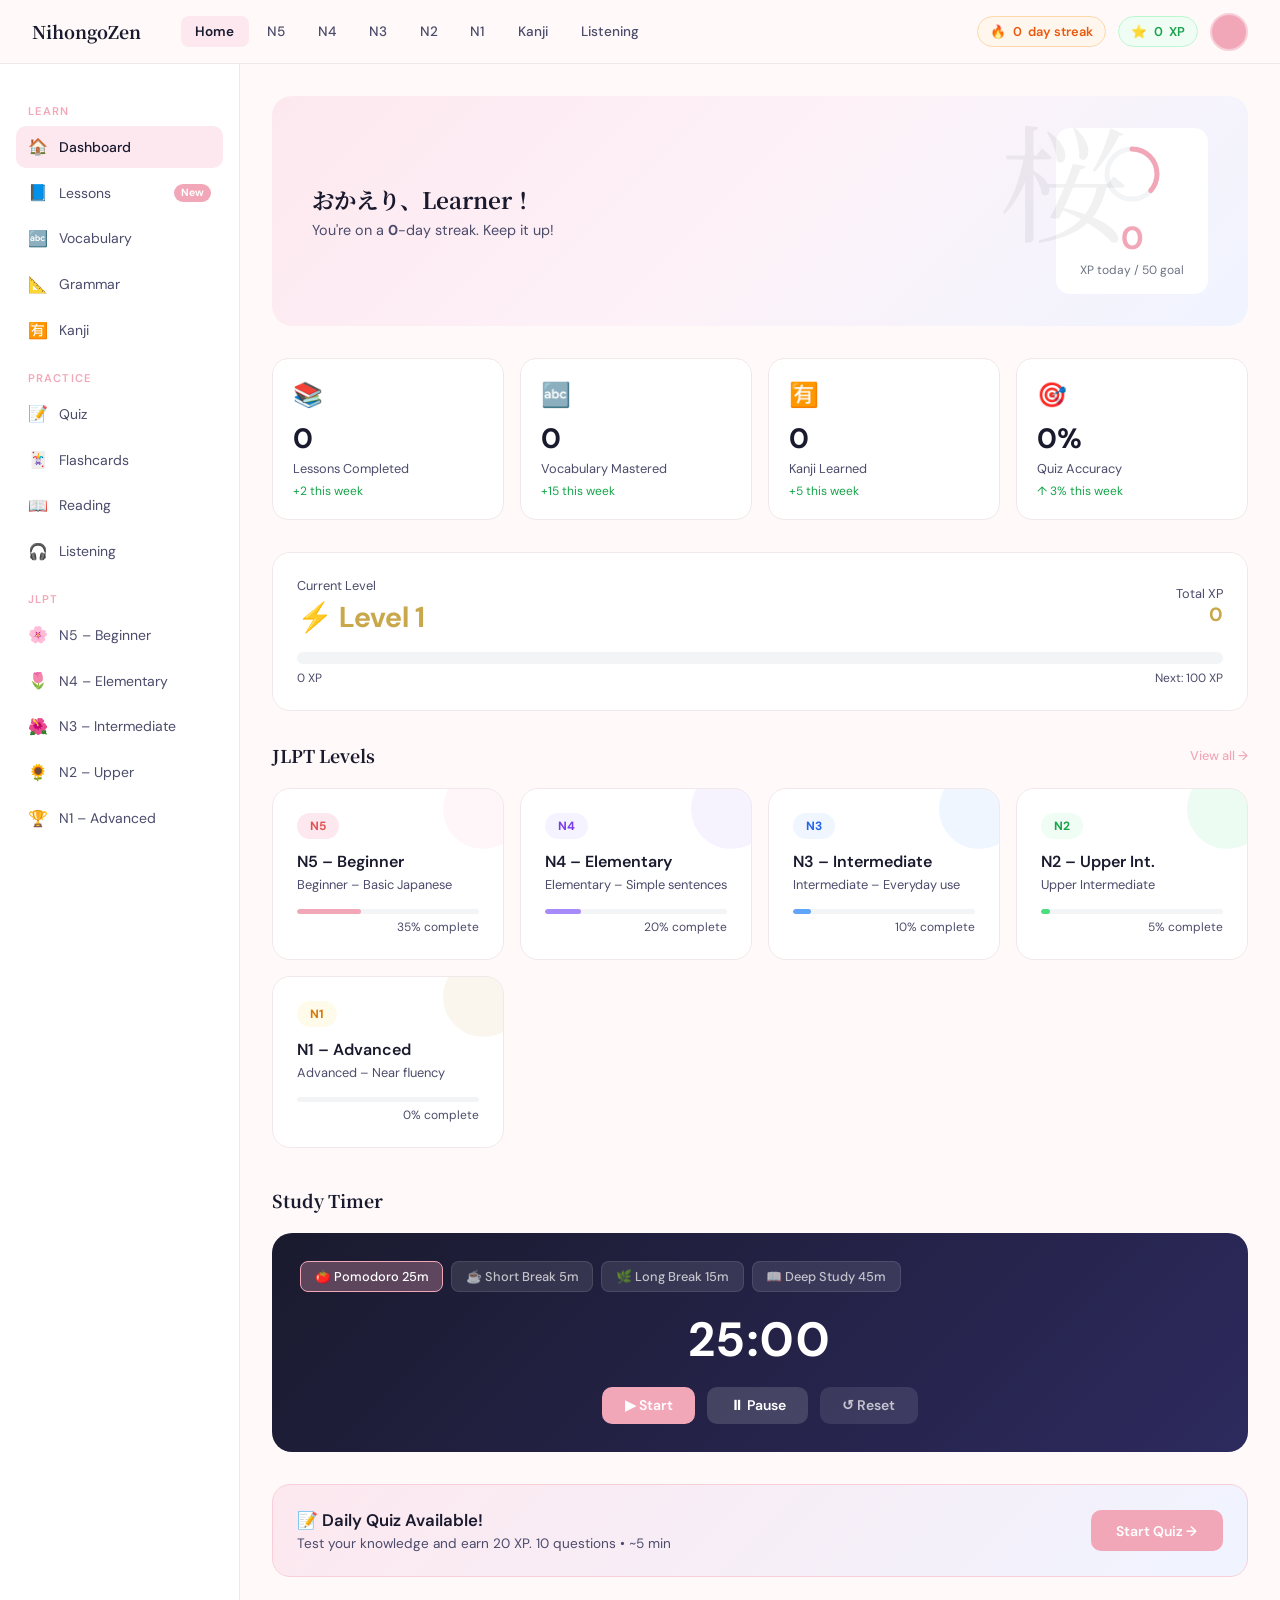
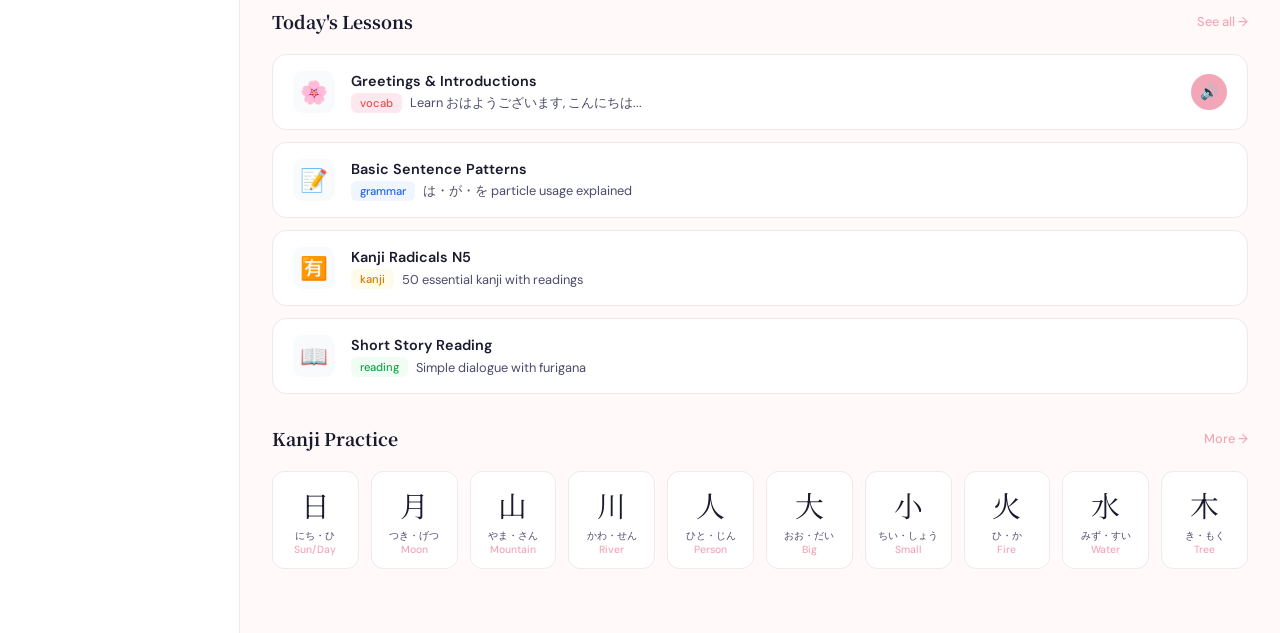
==== commit 69fcaf97: "Update dashboard.html" ====
--- a/dashboard.html
+++ b/dashboard.html
@@ -423,8 +423,9 @@
     <div class="streak-badge">🔥 <span id="streak-count">0</span> day streak</div>
     <div class="xp-badge">⭐ <span id="xp-count">0</span> XP</div>
     <div class="user-avatar" id="user-avatar-btn">
-      <span id="avatar-initials">?</span>
-      <img id="avatar-img" src="" alt="" style="display:none"/>
+      <span id="avatar-initials"></span>
+      <img id="avatar-img" src="" alt="" style="display:none"
+        onerror="this.style.display='none'; document.getElementById('avatar-initials').style.display=''"/>
       <div class="user-dropdown">
         <div style="padding:.6rem 1rem; font-size:.85rem; font-weight:600;" id="dd-name">User</div>
         <div style="padding:0 1rem .6rem; font-size:.75rem; color:#9ca3af;" id="dd-email"></div>
@@ -641,7 +642,7 @@
 <div id="toast"></div>
 
 <!-- Firebase -->
-<script src="firebase-config.js"></script>
+<script src="./firebase-config.js"></script>
 <script type="module">
   import { initializeApp } from "https://www.gstatic.com/firebasejs/10.12.2/firebase-app.js";
   import { getAuth, onAuthStateChanged, signOut }
@@ -650,6 +651,12 @@
     from "https://www.gstatic.com/firebasejs/10.12.2/firebase-firestore.js";
 
   const firebaseConfig = window.FIREBASE_CONFIG;
+
+  if (!firebaseConfig) {
+    console.error('Firebase config not found. Ensure firebase-config.js is loaded and exposes window.FIREBASE_CONFIG.');
+    document.getElementById('avatar-initials').textContent = '?';
+    throw new Error('Missing Firebase configuration — aborting auth setup.');
+  }
 
   const app = initializeApp(firebaseConfig);
   const auth = getAuth(app);
@@ -675,14 +682,16 @@
     document.getElementById('dd-name').textContent = name;
     document.getElementById('dd-email').textContent = user.email;
 
-    // Avatar
+    // Avatar — always set initials first as a safe fallback
     const initials = name.split(' ').map(p=>p[0]).join('').toUpperCase().slice(0,2);
+    document.getElementById('avatar-initials').textContent = initials;
     if (user.photoURL) {
-      document.getElementById('avatar-img').src = user.photoURL;
-      document.getElementById('avatar-img').style.display = 'block';
-      document.getElementById('avatar-initials').style.display = 'none';
-    } else {
-      document.getElementById('avatar-initials').textContent = initials;
+      const avatarImg = document.getElementById('avatar-img');
+      avatarImg.onload = () => {
+        avatarImg.style.display = 'block';
+        document.getElementById('avatar-initials').style.display = 'none';
+      };
+      avatarImg.src = user.photoURL; // set src after onload is registered
     }
 
     // Stats
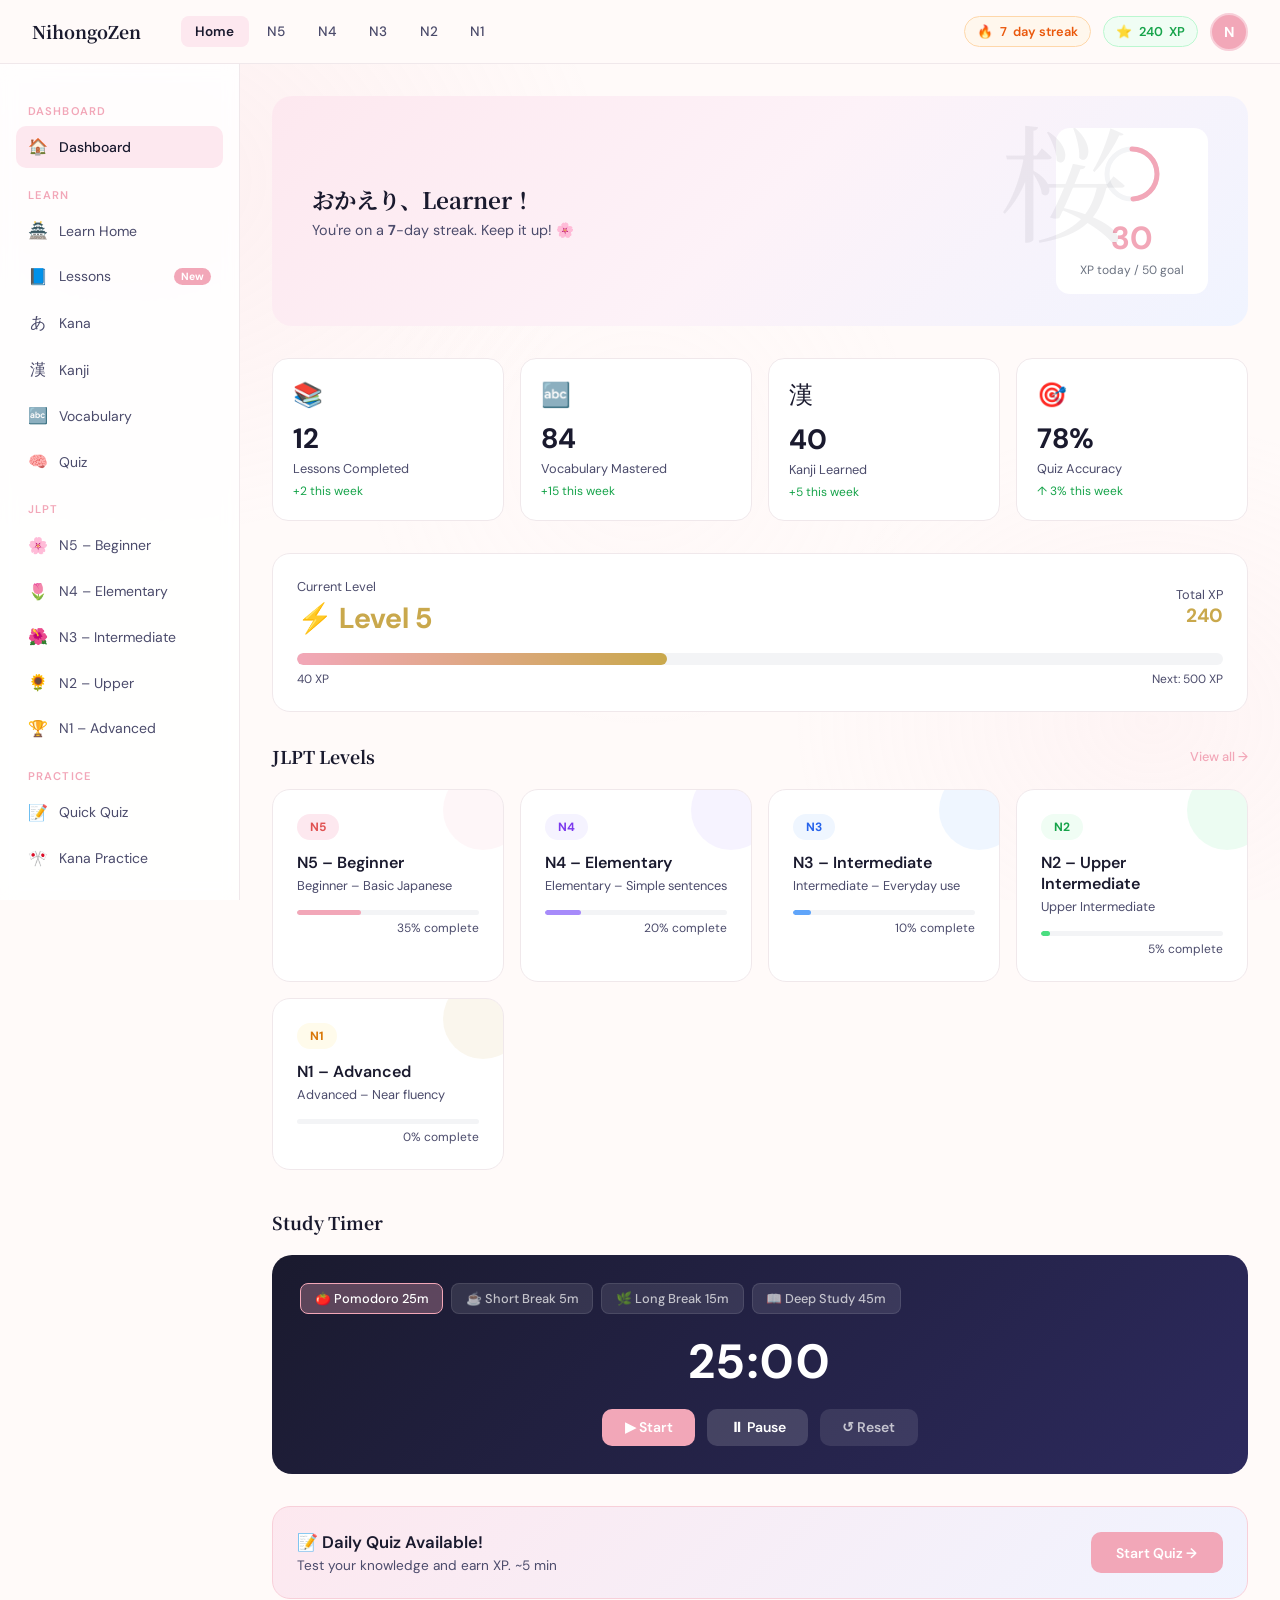
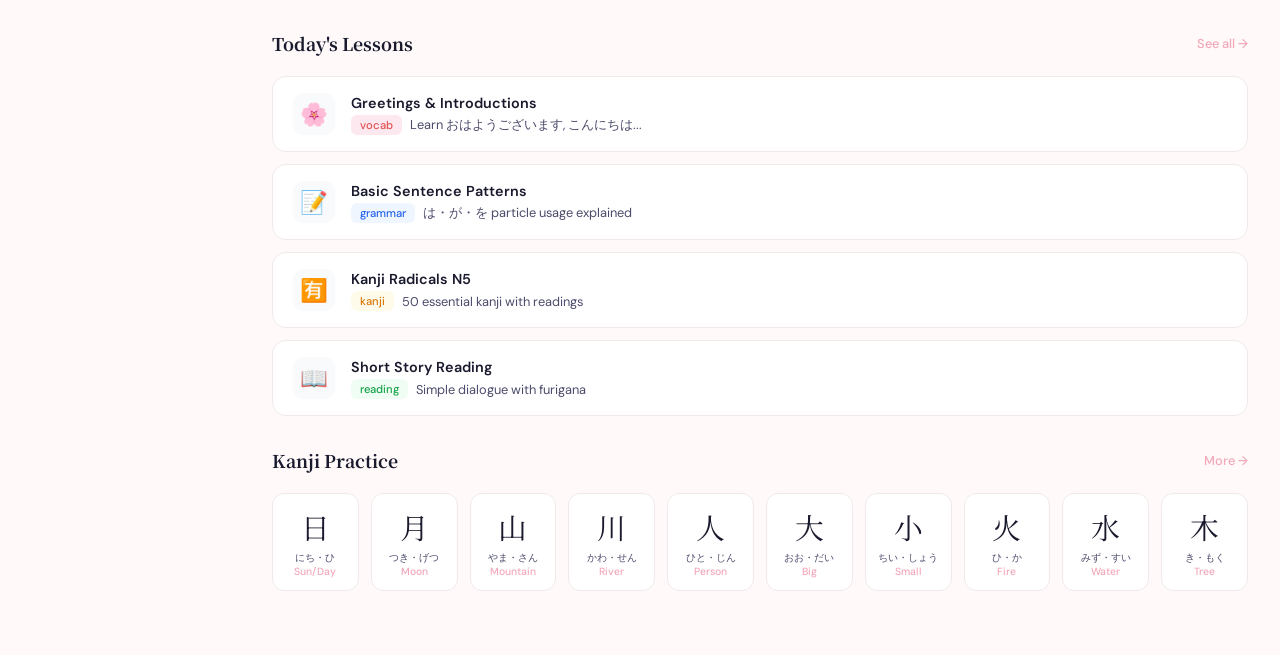
==== commit 26ba1e0c: "Update dashboard.html" ====
--- a/dashboard.html
+++ b/dashboard.html
@@ -4,12 +4,12 @@
   <meta charset="UTF-8"/>
   <meta name="viewport" content="width=device-width, initial-scale=1.0"/>
   <title>NihongoZen Dashboard</title>
-  <link rel="manifest" href="manifest.json"/>
   <link rel="icon" href="https://files.catbox.moe/fxwgtd.png"/>
-  <link href="https://fonts.googleapis.com/css2?family=Noto+Serif+JP:wght@300;400;700&family=DM+Sans:ital,opsz,wght@0,9..40,300;0,9..40,400;0,9..40,500;0,9..40,600;1,9..40,400&display=swap" rel="stylesheet"/>
+  <link href="https://fonts.googleapis.com/css2?family=Noto+Serif+JP:wght@300;400;500;700&family=DM+Sans:ital,opsz,wght@0,9..40,300;0,9..40,400;0,9..40,500;0,9..40,600;1,9..40,400&family=Noto+Sans+JP:wght@300;400;500&display=swap" rel="stylesheet"/>
   <style>
     *, *::before, *::after { box-sizing: border-box; margin: 0; padding: 0; }
     :root {
+      /* NihonGoZen palette */
       --sakura: #f2a7b8;
       --sakura-light: #fde8ef;
       --sakura-mid: #f8cfd9;
@@ -23,7 +23,21 @@
       --blue: #60a5fa;
       --orange: #fb923c;
       --purple: #a78bfa;
-    }
+
+      /* NihonGo Learn palette (scoped for imported sections) */
+      --l-pink:#D4537E; --l-pink-light:#FBEAF0; --l-pink-mid:#ED93B1; --l-pink-dark:#993556;
+      --l-green:#3B6D11; --l-green-light:#EAF3DE;
+      --l-blue:#185FA5; --l-blue-light:#E6F1FB;
+      --l-amber:#BA7517; --l-amber-light:#FAEEDA;
+      --l-red:#A32D2D; --l-red-light:#FCEBEB;
+      --l-bg:#F9F7F7; --l-bg2:#FFFFFF; --l-bg3:#F2F0F0;
+      --l-border:#E8E3E3; --l-border2:#D8D0D0;
+      --l-text:#1A1A1A; --l-text2:#6B6060; --l-text3:#9A9090;
+      --l-radius:10px; --l-radius-sm:6px; --l-radius-lg:14px;
+      --l-shadow:0 1px 4px rgba(0,0,0,.06),0 4px 16px rgba(0,0,0,.04);
+      --l-shadow-hover:0 4px 12px rgba(0,0,0,.1),0 8px 24px rgba(0,0,0,.06);
+    }
+
     body {
       font-family: 'DM Sans', sans-serif;
       background: var(--white);
@@ -31,10 +45,24 @@
       min-height: 100vh;
     }
 
+    /* ── SAKURA PETAL BACKGROUND ── */
+    body::before {
+      content: '';
+      position: fixed;
+      inset: 0;
+      background:
+        radial-gradient(ellipse 800px 600px at 10% 20%, rgba(242,167,184,.13) 0%, transparent 60%),
+        radial-gradient(ellipse 600px 500px at 90% 80%, rgba(248,207,217,.12) 0%, transparent 60%),
+        radial-gradient(ellipse 400px 400px at 50% 50%, rgba(253,232,239,.08) 0%, transparent 70%);
+      pointer-events: none;
+      z-index: 0;
+    }
+    body > * { position: relative; z-index: 1; }
+
     /* ── HEADER ── */
     header {
       position: sticky; top: 0; z-index: 100;
-      background: rgba(255,250,249,.92); backdrop-filter: blur(12px);
+      background: rgba(255,250,249,.95); backdrop-filter: blur(16px);
       border-bottom: 1px solid var(--border);
       padding: 0 2rem;
       display: flex; align-items: center; gap: 1.5rem; height: 64px;
@@ -56,14 +84,12 @@
     .streak-badge {
       display:flex; align-items:center; gap:.4rem;
       background:#fff7ed; border:1px solid #fed7aa;
-      padding:.35rem .75rem; border-radius:20px; font-size:.8rem; font-weight:600;
-      color:#ea580c;
+      padding:.35rem .75rem; border-radius:20px; font-size:.8rem; font-weight:600; color:#ea580c;
     }
     .xp-badge {
       display:flex; align-items:center; gap:.4rem;
       background:#f0fdf4; border:1px solid #bbf7d0;
-      padding:.35rem .75rem; border-radius:20px; font-size:.8rem; font-weight:600;
-      color:#16a34a;
+      padding:.35rem .75rem; border-radius:20px; font-size:.8rem; font-weight:600; color:#16a34a;
     }
     .user-avatar {
       width:38px; height:38px; border-radius:50%;
@@ -91,8 +117,9 @@
     .layout { display:flex; min-height:calc(100vh - 64px); }
     aside {
       width:240px; flex-shrink:0; padding:1.5rem 1rem;
-      border-right:1px solid var(--border); background:#fff;
-      display:flex; flex-direction:column; gap:.25rem;
+      border-right:1px solid var(--border); background:rgba(255,255,255,.85);
+      backdrop-filter:blur(8px);
+      display:flex; flex-direction:column; gap:.25rem; position:sticky; top:64px; height:calc(100vh - 64px); overflow-y:auto;
     }
     @media(max-width:900px){ aside { display:none; } }
 
@@ -110,13 +137,17 @@
     .sidebar-link .icon { font-size:1rem; width:20px; text-align:center; }
     .sidebar-link .badge {
       margin-left:auto; background:var(--sakura); color:#fff;
-      font-size:.65rem; font-weight:700; padding:.15rem .45rem;
-      border-radius:20px;
+      font-size:.65rem; font-weight:700; padding:.15rem .45rem; border-radius:20px;
     }
 
     /* ── MAIN CONTENT ── */
     main { flex:1; padding:2rem; overflow-x:hidden; }
     @media(max-width:600px){ main { padding:1rem; } }
+
+    /* ── SECTION DISPLAY ── */
+    .zen-section { display:none; }
+    .zen-section.active { display:block; animation:fadeUp .4s ease both; }
+    @keyframes fadeUp { from{opacity:0;transform:translateY(12px)} to{opacity:1;transform:translateY(0)} }
 
     /* ── WELCOME BANNER ── */
     .welcome-banner {
@@ -136,7 +167,7 @@
       text-align:center; min-width:140px;
     }
     .daily-goal .goal-num { font-size:2rem; font-weight:700; color:var(--sakura); }
-    .daily-goal .goal-label { font-size:.75rem; color:var(--gray,#6b7280); margin-top:.2rem; }
+    .daily-goal .goal-label { font-size:.75rem; color:#6b7280; margin-top:.2rem; }
     .progress-ring { width:60px; height:60px; margin:0 auto .5rem; }
 
     /* ── STATS GRID ── */
@@ -151,7 +182,6 @@
     .stat-card .stat-label { font-size:.8rem; color:var(--ink-light); }
     .stat-card .stat-change { font-size:.75rem; margin-top:.4rem; }
     .stat-card .stat-change.up { color:#16a34a; }
-    .stat-card .stat-change.down { color:#dc2626; }
 
     /* ── SECTION HEADERS ── */
     .section-header { display:flex; align-items:center; justify-content:space-between; margin-bottom:1.25rem; }
@@ -235,45 +265,7 @@
     }
     .xp-labels { display:flex; justify-content:space-between; font-size:.75rem; color:var(--ink-light); margin-top:.4rem; }
 
-    /* ── VOCAB/GRAMMAR LESSONS ── */
-    .lesson-list { display:flex; flex-direction:column; gap:.75rem; margin-bottom:2rem; }
-    .lesson-item {
-      background:var(--card); border:1px solid var(--border); border-radius:14px;
-      padding:1rem 1.25rem; display:flex; align-items:center; gap:1rem;
-      cursor:pointer; transition:all .2s;
-    }
-    .lesson-item:hover { border-color:var(--sakura); background:var(--sakura-light); }
-    .lesson-item .lesson-icon { font-size:1.4rem; width:42px; height:42px;
-      background:#f9fafb; border-radius:10px; display:flex; align-items:center; justify-content:center; flex-shrink:0; }
-    .lesson-item .lesson-info { flex:1; }
-    .lesson-item h5 { font-size:.9rem; font-weight:600; margin-bottom:.2rem; }
-    .lesson-item p { font-size:.8rem; color:var(--ink-light); }
-    .lesson-item .lesson-meta { display:flex; gap:.5rem; align-items:center; }
-    .lesson-item .tag { font-size:.7rem; padding:.2rem .55rem; border-radius:6px; font-weight:500; }
-    .tag.vocab { background:#fde8ef; color:#e05252; }
-    .tag.grammar { background:#eff6ff; color:#2563eb; }
-    .tag.kanji { background:#fffbeb; color:#d97706; }
-    .tag.reading { background:#f0fdf4; color:#16a34a; }
-    .lesson-item .play-btn {
-      width:36px; height:36px; border-radius:50%; background:var(--sakura);
-      color:#fff; border:none; cursor:pointer; font-size:.9rem;
-      display:flex; align-items:center; justify-content:center;
-      transition:transform .2s;
-    }
-    .lesson-item .play-btn:hover { transform:scale(1.1); }
-
-    /* ── KANJI GRID ── */
-    .kanji-grid { display:grid; grid-template-columns:repeat(auto-fill,minmax(80px,1fr)); gap:.75rem; margin-bottom:2rem; }
-    .kanji-card {
-      background:var(--card); border:1px solid var(--border); border-radius:12px;
-      padding:.75rem; text-align:center; cursor:pointer; transition:all .2s;
-    }
-    .kanji-card:hover { border-color:var(--sakura); transform:scale(1.05); }
-    .kanji-char { font-family:'Noto Serif JP',serif; font-size:1.8rem; color:var(--ink); }
-    .kanji-reading { font-size:.65rem; color:var(--ink-light); margin-top:.2rem; }
-    .kanji-meaning { font-size:.65rem; color:var(--sakura); font-weight:500; }
-
-    /* ── QUIZ CTA ── */
+    /* ── QUIZ CTA (dashboard) ── */
     .quiz-cta {
       background:linear-gradient(135deg,var(--sakura-light) 0%,#f0f4ff 100%);
       border:1px solid var(--sakura-mid); border-radius:18px;
@@ -285,10 +277,40 @@
     .btn-quiz {
       padding:.7rem 1.6rem; background:var(--sakura); color:#fff;
       border:none; border-radius:10px; font-size:.875rem; font-weight:600;
-      cursor:pointer; font-family:inherit; white-space:nowrap;
-      transition:all .2s;
+      cursor:pointer; font-family:inherit; white-space:nowrap; transition:all .2s;
     }
     .btn-quiz:hover { background:#e8899c; transform:translateY(-1px); }
+
+    /* ── DASHBOARD LESSON LIST ── */
+    .dash-lesson-list { display:flex; flex-direction:column; gap:.75rem; margin-bottom:2rem; }
+    .dash-lesson-item {
+      background:var(--card); border:1px solid var(--border); border-radius:14px;
+      padding:1rem 1.25rem; display:flex; align-items:center; gap:1rem;
+      cursor:pointer; transition:all .2s;
+    }
+    .dash-lesson-item:hover { border-color:var(--sakura); background:var(--sakura-light); }
+    .dash-lesson-item .lesson-icon { font-size:1.4rem; width:42px; height:42px;
+      background:#f9fafb; border-radius:10px; display:flex; align-items:center; justify-content:center; flex-shrink:0; }
+    .dash-lesson-item .lesson-info { flex:1; }
+    .dash-lesson-item h5 { font-size:.9rem; font-weight:600; margin-bottom:.2rem; }
+    .dash-lesson-item p { font-size:.8rem; color:var(--ink-light); }
+    .dash-lesson-item .lesson-meta { display:flex; gap:.5rem; align-items:center; }
+    .dash-lesson-item .tag { font-size:.7rem; padding:.2rem .55rem; border-radius:6px; font-weight:500; }
+    .tag.vocab { background:#fde8ef; color:#e05252; }
+    .tag.grammar { background:#eff6ff; color:#2563eb; }
+    .tag.kanji { background:#fffbeb; color:#d97706; }
+    .tag.reading { background:#f0fdf4; color:#16a34a; }
+
+    /* ── DASHBOARD KANJI GRID ── */
+    .dash-kanji-grid { display:grid; grid-template-columns:repeat(auto-fill,minmax(80px,1fr)); gap:.75rem; margin-bottom:2rem; }
+    .dash-kanji-card {
+      background:var(--card); border:1px solid var(--border); border-radius:12px;
+      padding:.75rem; text-align:center; cursor:pointer; transition:all .2s;
+    }
+    .dash-kanji-card:hover { border-color:var(--sakura); transform:scale(1.05); }
+    .dash-kanji-char { font-family:'Noto Serif JP',serif; font-size:1.8rem; color:var(--ink); }
+    .dash-kanji-reading { font-size:.65rem; color:var(--ink-light); margin-top:.2rem; }
+    .dash-kanji-meaning { font-size:.65rem; color:var(--sakura); font-weight:500; }
 
     /* ── MOBILE NAV ── */
     .mobile-nav {
@@ -316,94 +338,255 @@
     }
     #toast.show { opacity:1; }
 
-    /* ── ANIMATIONS ── */
-    @keyframes fadeUp { from{opacity:0;transform:translateY(16px)} to{opacity:1;transform:translateY(0)} }
-    .anim { animation:fadeUp .5s ease both; }
-    .anim:nth-child(1){animation-delay:.05s}
-    .anim:nth-child(2){animation-delay:.1s}
-    .anim:nth-child(3){animation-delay:.15s}
-    .anim:nth-child(4){animation-delay:.2s}
-    .anim:nth-child(5){animation-delay:.25s}
+    /* ══════════════════════════════════════════
+       IMPORTED: NihonGo Learn section styles
+    ══════════════════════════════════════════ */
+
+    /* ── LEARN SECTION WRAPPER ── */
+    .learn-section { padding:0; }
+
+    /* ── LEARN HERO ── */
+    .l-hero {
+      background:linear-gradient(135deg,#fff 0%,#fdf3f7 60%,#f0eeff 100%);
+      border-radius:var(--l-radius-lg); border:1px solid var(--l-border);
+      padding:2.5rem 2rem; text-align:center; margin-bottom:1.75rem;
+      position:relative; overflow:hidden;
+    }
+    .l-hero::before {
+      content:''; position:absolute; top:-40px; right:-40px;
+      width:200px; height:200px; border-radius:50%;
+      background:radial-gradient(circle,rgba(212,83,126,.12),transparent 70%);
+      pointer-events:none;
+    }
+    .l-hero-flag { font-size:52px; margin-bottom:.75rem; display:block; animation:float 3s ease-in-out infinite; }
+    @keyframes float { 0%,100%{transform:translateY(0)} 50%{transform:translateY(-6px)} }
+    .l-hero h1 { font-family:'Noto Serif JP',serif; font-size:28px; font-weight:500; margin-bottom:.6rem; }
+    .l-hero h1 span { color:var(--l-pink); }
+    .l-hero p { color:var(--l-text2); font-size:15px; max-width:500px; margin:0 auto 1.5rem; line-height:1.7; }
+    .l-hero-btns { display:flex; gap:10px; justify-content:center; flex-wrap:wrap; }
+
+    /* ── BUTTONS ── */
+    .l-btn-primary {
+      background:var(--l-pink); color:#fff; border:none; padding:10px 24px;
+      border-radius:var(--l-radius-sm); font-size:13px; cursor:pointer; font-weight:500;
+      transition:background .18s,transform .1s,box-shadow .18s;
+      box-shadow:0 2px 8px rgba(212,83,126,.25); font-family:'DM Sans',sans-serif;
+    }
+    .l-btn-primary:hover { background:var(--l-pink-dark); box-shadow:0 4px 14px rgba(212,83,126,.35); }
+    .l-btn-primary:active { transform:scale(.97); }
+    .l-btn-outline {
+      background:#fff; border:1px solid var(--l-border2); padding:10px 24px;
+      border-radius:var(--l-radius-sm); font-size:13px; cursor:pointer; color:var(--l-text);
+      transition:background .18s,border-color .18s,transform .1s; font-family:'DM Sans',sans-serif;
+    }
+    .l-btn-outline:hover { background:var(--l-bg3); border-color:var(--l-text3); }
+    .l-btn-outline:active { transform:scale(.97); }
+
+    /* ── STAT ROW ── */
+    .l-stat-row { display:grid; grid-template-columns:repeat(auto-fit,minmax(110px,1fr)); gap:10px; margin-bottom:1.75rem; }
+    .l-stat {
+      background:#fff; border:1px solid var(--l-border); border-radius:var(--l-radius);
+      padding:.9rem; text-align:center; transition:transform .18s,box-shadow .18s;
+    }
+    .l-stat:hover { transform:translateY(-2px); box-shadow:var(--l-shadow); }
+    .l-stat .num { font-size:24px; font-weight:600; font-family:'DM Sans',sans-serif; }
+    .l-stat .lbl { font-size:11px; color:var(--l-text2); margin-top:2px; letter-spacing:.03em; }
+
+    /* ── CARDS ── */
+    .l-grid3 { display:grid; grid-template-columns:repeat(auto-fit,minmax(175px,1fr)); gap:14px; margin-bottom:1.75rem; }
+    .l-card {
+      background:#fff; border:1px solid var(--l-border); border-radius:var(--l-radius-lg);
+      padding:1.25rem; cursor:pointer;
+      transition:border-color .2s,transform .18s,box-shadow .18s;
+    }
+    .l-card:hover { border-color:var(--l-pink-mid); transform:translateY(-3px); box-shadow:var(--l-shadow-hover); }
+    .l-card:active { transform:translateY(-1px); }
+    .l-card-emoji { font-size:26px; margin-bottom:.75rem; }
+    .l-card h3 { font-size:14px; font-weight:600; margin-bottom:.3rem; }
+    .l-card p { font-size:12px; color:var(--l-text2); line-height:1.55; }
+
+    /* ── BADGES ── */
+    .l-badge { display:inline-block; font-size:10px; padding:2px 9px; border-radius:20px; font-weight:500; margin-bottom:.45rem; letter-spacing:.04em; }
+    .l-badge.pink { background:var(--l-pink-light); color:var(--l-pink-dark); }
+    .l-badge.green { background:var(--l-green-light); color:var(--l-green); }
+    .l-badge.blue { background:var(--l-blue-light); color:var(--l-blue); }
+    .l-badge.amber { background:var(--l-amber-light); color:var(--l-amber); }
+    .l-badge.red { background:var(--l-red-light); color:var(--l-red); }
+
+    /* ── SECTION TITLE ── */
+    .l-section-title { font-size:17px; font-weight:600; margin-bottom:1rem; letter-spacing:-.01em; }
+    .l-section-sub { font-size:12px; color:var(--l-text2); margin-bottom:1rem; margin-top:-.5rem; }
+
+    /* ── TAB BUTTONS ── */
+    .l-tab-row { display:flex; gap:6px; margin-bottom:1.25rem; flex-wrap:wrap; }
+    .l-tab-btn {
+      border:1px solid var(--l-border); background:#fff; padding:6px 14px;
+      border-radius:20px; font-size:12px; cursor:pointer; color:var(--l-text2);
+      transition:background .15s,border-color .15s,color .15s,transform .1s; font-weight:400;
+      font-family:'DM Sans',sans-serif;
+    }
+    .l-tab-btn:hover { background:var(--l-bg3); color:var(--l-text); border-color:var(--l-border2); }
+    .l-tab-btn:active { transform:scale(.95); }
+    .l-tab-btn.active { background:var(--l-pink-light); border-color:var(--l-pink-mid); color:var(--l-pink-dark); font-weight:500; }
+
+    /* ── LESSONS ── */
+    .l-lesson-row {
+      background:#fff; border:1px solid var(--l-border); border-radius:var(--l-radius);
+      padding:.9rem 1.1rem; display:flex; align-items:center; gap:14px;
+      margin-bottom:8px; cursor:pointer;
+      transition:border-color .2s,transform .15s,box-shadow .15s;
+    }
+    .l-lesson-row:hover { border-color:var(--l-border2); transform:translateX(4px); box-shadow:var(--l-shadow); }
+    .l-lesson-num {
+      width:34px; height:34px; border-radius:50%; background:var(--l-pink-light);
+      display:flex; align-items:center; justify-content:center;
+      font-size:12px; font-weight:600; color:var(--l-pink-dark); flex-shrink:0;
+    }
+    .l-lesson-info { flex:1; }
+    .l-lesson-info h4 { font-size:13px; font-weight:600; margin-bottom:2px; }
+    .l-lesson-info p { font-size:11px; color:var(--l-text2); }
+    .l-progress-wrap { background:#fff; border:1px solid var(--l-border); border-radius:var(--l-radius); padding:1.1rem; margin-top:1.25rem; }
+    .l-progress-bar { height:5px; background:var(--l-bg3); border-radius:3px; overflow:hidden; margin-top:.4rem; }
+    .l-progress-fill { height:100%; border-radius:3px; background:linear-gradient(90deg,var(--l-pink),var(--l-pink-dark)); transition:width .6s cubic-bezier(.4,0,.2,1); }
+
+    /* ── KANA GRID ── */
+    .l-kana-grid { display:grid; grid-template-columns:repeat(auto-fill,minmax(58px,1fr)); gap:6px; margin-bottom:1.5rem; }
+    .l-kana-cell {
+      background:#fff; border:1px solid var(--l-border); border-radius:var(--l-radius-sm);
+      padding:.65rem .4rem; text-align:center; cursor:pointer;
+      transition:background .15s,border-color .15s,transform .18s;
+    }
+    .l-kana-cell:hover { background:var(--l-pink-light); border-color:var(--l-pink-mid); transform:scale(1.1); }
+    .l-kana-cell:active { transform:scale(1.0); }
+    .l-kana-cell .jp { font-family:'Noto Sans JP',sans-serif; font-size:20px; display:block; margin-bottom:1px; }
+    .l-kana-cell .rom { font-size:10px; color:var(--l-text2); }
+
+    /* ── KANJI GRID ── */
+    .l-kanji-grid { display:grid; grid-template-columns:repeat(auto-fill,minmax(88px,1fr)); gap:8px; margin-bottom:1.5rem; }
+    .l-kanji-cell {
+      background:#fff; border:1px solid var(--l-border); border-radius:var(--l-radius);
+      padding:.8rem .5rem; text-align:center; cursor:pointer; transition:all .18s;
+    }
+    .l-kanji-cell:hover { background:var(--l-pink-light); border-color:var(--l-pink-mid); transform:scale(1.07); box-shadow:var(--l-shadow); }
+    .l-kanji-cell .kj { font-family:'Noto Serif JP',serif; font-size:30px; display:block; margin-bottom:3px; }
+    .l-kanji-cell .kj-on { font-size:10px; color:var(--l-pink); display:block; margin-bottom:1px; font-weight:500; }
+    .l-kanji-cell .kj-mean { font-size:10px; color:var(--l-text2); }
+
+    /* ── VOCAB ── */
+    .l-vocab-card {
+      background:#fff; border:1px solid var(--l-border); border-radius:var(--l-radius);
+      padding:1rem 1.25rem; display:flex; justify-content:space-between; align-items:center;
+      margin-bottom:8px; transition:border-color .2s,transform .15s;
+    }
+    .l-vocab-card:hover { border-color:var(--l-border2); transform:translateX(3px); }
+    .l-vocab-jp { font-family:'Noto Sans JP',sans-serif; font-size:20px; font-weight:500; }
+    .l-vocab-rom { font-size:11px; color:var(--l-text3); margin-top:1px; }
+    .l-vocab-en { text-align:right; }
+    .l-vocab-en .meaning { font-size:13px; color:var(--l-text); font-weight:500; }
+    .l-vocab-en .cat { font-size:10px; color:var(--l-pink); margin-top:2px; font-weight:500; letter-spacing:.04em; }
+
+    /* ── QUIZ ── */
+    .l-level-selector { display:flex; gap:6px; flex-wrap:wrap; margin-bottom:.9rem; }
+    .l-level-btn {
+      border:1.5px solid var(--l-border); background:#fff; padding:7px 18px;
+      border-radius:20px; font-size:13px; cursor:pointer; color:var(--l-text2);
+      transition:all .18s; font-weight:500; font-family:'DM Sans',sans-serif;
+    }
+    .l-level-btn:hover { border-color:var(--l-border2); background:var(--l-bg3); }
+    .l-level-btn:active { transform:scale(.95); }
+    .l-level-btn.active-n5 { background:var(--l-green-light); border-color:var(--l-green); color:var(--l-green); }
+    .l-level-btn.active-n4 { background:var(--l-blue-light); border-color:var(--l-blue); color:var(--l-blue); }
+    .l-level-btn.active-n3 { background:var(--l-amber-light); border-color:var(--l-amber); color:var(--l-amber); }
+    .l-level-btn.active-n2 { background:var(--l-pink-light); border-color:var(--l-pink-mid); color:var(--l-pink-dark); }
+    .l-level-btn.active-n1 { background:var(--l-red-light); border-color:#E24B4A; color:var(--l-red); }
+    .l-level-btn.active-all { background:linear-gradient(135deg,var(--l-pink-light),var(--l-blue-light)); border-color:var(--l-pink-mid); color:var(--l-pink-dark); }
+
+    .l-quiz-type-btn {
+      border:1px solid var(--l-border); background:#fff; padding:6px 13px;
+      border-radius:var(--l-radius-sm); font-size:12px; cursor:pointer; color:var(--l-text2);
+      transition:all .15s; font-weight:400; font-family:'DM Sans',sans-serif;
+    }
+    .l-quiz-type-btn:hover { background:var(--l-bg3); }
+    .l-quiz-type-btn.active { background:var(--l-pink-light); border-color:var(--l-pink-mid); color:var(--l-pink-dark); font-weight:500; }
+
+    .l-quiz-box {
+      background:linear-gradient(135deg,#fff 0%,#fdf5f8 100%);
+      border:1px solid var(--l-border); border-radius:var(--l-radius-lg);
+      padding:2rem; text-align:center; margin-bottom:1.25rem; box-shadow:var(--l-shadow);
+    }
+    .l-quiz-q {
+      font-family:'Noto Serif JP',serif; font-size:56px;
+      margin:.5rem 0; line-height:1.2;
+      transition:all .2s cubic-bezier(.4,0,.2,1);
+    }
+    .l-quiz-q.pop { animation:lpop .25s ease; }
+    @keyframes lpop { 0%{transform:scale(.8);opacity:.3} 60%{transform:scale(1.08)} 100%{transform:scale(1);opacity:1} }
+    .l-quiz-opts { display:grid; grid-template-columns:1fr 1fr; gap:8px; max-width:400px; margin:0 auto; }
+    .l-quiz-opt {
+      border:1.5px solid var(--l-border); background:#fff; padding:12px 8px;
+      border-radius:var(--l-radius); font-size:14px; cursor:pointer;
+      transition:background .15s,border-color .15s,transform .12s; font-weight:400;
+      font-family:'DM Sans',sans-serif; line-height:1.3;
+    }
+    .l-quiz-opt:hover:not(:disabled) { border-color:var(--l-pink-mid); background:var(--l-pink-light); transform:scale(1.03); }
+    .l-quiz-opt:active:not(:disabled) { transform:scale(.97); }
+    .l-quiz-opt.correct { background:var(--l-green-light)!important; border-color:var(--l-green)!important; color:var(--l-green)!important; animation:lbounce .3s ease; }
+    .l-quiz-opt.wrong { background:var(--l-red-light)!important; border-color:#E24B4A!important; color:var(--l-red)!important; animation:lshake .3s ease; }
+    @keyframes lbounce { 0%{transform:scale(1)} 40%{transform:scale(1.06)} 100%{transform:scale(1)} }
+    @keyframes lshake { 0%,100%{transform:translateX(0)} 25%{transform:translateX(-6px)} 75%{transform:translateX(6px)} }
+    .l-quiz-feedback { text-align:center; margin-top:1rem; font-size:14px; min-height:22px; font-weight:500; letter-spacing:.01em; }
+    .l-quiz-label { font-size:11px; color:var(--l-text2); font-weight:600; letter-spacing:.06em; margin-bottom:.5rem; text-transform:uppercase; }
+
+    /* ── JLPT GUIDE (home section of Learn) ── */
+    .l-jlpt-guide { display:grid; grid-template-columns:repeat(auto-fit,minmax(190px,1fr)); gap:10px; margin-bottom:1.5rem; }
+    .l-jlpt-card { background:#fff; border:1px solid var(--l-border); border-radius:var(--l-radius); padding:1rem; }
+    .l-jlpt-card-title { font-weight:600; margin-bottom:.3rem; }
+    .l-jlpt-card-desc { font-size:12px; color:var(--l-text2); }
+
+    /* ── KANJI MODAL ── */
+    .l-modal-overlay {
+      display:none; position:fixed; inset:0; background:rgba(0,0,0,.35);
+      z-index:500; align-items:center; justify-content:center;
+      backdrop-filter:blur(4px); animation:lfadeBg .2s ease;
+    }
+    .l-modal-overlay.open { display:flex; }
+    @keyframes lfadeBg { from{opacity:0} to{opacity:1} }
+    .l-modal {
+      background:#fff; border-radius:var(--l-radius-lg); padding:2rem;
+      max-width:360px; width:90%; box-shadow:0 20px 60px rgba(0,0,0,.2);
+      animation:lslideUp .25s cubic-bezier(.4,0,.2,1);
+    }
+    @keyframes lslideUp { from{transform:translateY(20px);opacity:0} to{transform:translateY(0);opacity:1} }
+    .l-modal-kanji { font-family:'Noto Serif JP',serif; font-size:72px; text-align:center; line-height:1; margin-bottom:1rem; }
+    .l-modal-row { display:flex; justify-content:space-between; padding:.5rem 0; border-bottom:1px solid var(--l-border); font-size:13px; }
+    .l-modal-row:last-of-type { border-bottom:none; }
+    .l-modal-key { color:var(--l-text2); font-weight:500; }
+    .l-modal-val { font-weight:500; text-align:right; }
+    .l-modal-close {
+      width:100%; margin-top:1.25rem; padding:10px; border-radius:var(--l-radius-sm);
+      background:var(--l-pink-light); border:1px solid var(--l-pink-mid);
+      color:var(--l-pink-dark); font-weight:600; cursor:pointer; font-size:13px;
+      transition:background .15s; font-family:'DM Sans',sans-serif;
+    }
+    .l-modal-close:hover { background:var(--l-pink-mid); color:#fff; }
+
+    /* scrollbar */
+    ::-webkit-scrollbar { width:6px; }
+    ::-webkit-scrollbar-track { background:transparent; }
+    ::-webkit-scrollbar-thumb { background:var(--border); border-radius:3px; }
 
     @media(max-width:600px){
       .welcome-banner { flex-direction:column; text-align:center; }
       .daily-goal { width:100%; }
       main { padding-bottom:80px; }
     }
-
-    /* ── VOCAB BROWSER ── */
-    .vocab-lesson-tabs { display:flex; flex-wrap:wrap; gap:.5rem; margin-bottom:1.5rem; }
-    .vocab-tab {
-      padding:.4rem .9rem; border-radius:20px; font-size:.8rem; font-weight:500;
-      cursor:pointer; background:var(--sakura-light); color:var(--ink-light);
-      border:1px solid var(--border); transition:all .2s; white-space:nowrap;
-    }
-    .vocab-tab.active, .vocab-tab:hover { background:var(--sakura); color:#fff; border-color:var(--sakura); }
-
-    .vocab-search {
-      width:100%; padding:.7rem 1rem; border:1px solid var(--border);
-      border-radius:12px; font-size:.9rem; font-family:inherit; outline:none;
-      margin-bottom:1.25rem; background:var(--card);
-    }
-    .vocab-search:focus { border-color:var(--sakura); }
-
-    .vocab-grid { display:grid; grid-template-columns:repeat(auto-fill, minmax(200px, 1fr)); gap:.75rem; }
-    .vocab-card {
-      background:var(--card); border:1px solid var(--border); border-radius:14px;
-      padding:1rem; cursor:pointer; transition:all .2s; position:relative;
-    }
-    .vocab-card:hover { border-color:var(--sakura); transform:translateY(-2px); box-shadow:0 4px 16px rgba(242,167,184,.2); }
-    .vocab-card.mastered { border-color:var(--green); background:#f0fdf4; }
-    .vocab-kanji { font-family:'Noto Serif JP',serif; font-size:1.4rem; color:var(--ink); margin-bottom:.3rem; }
-    .vocab-hira { font-size:.75rem; color:var(--ink-light); margin-bottom:.4rem; font-family:'Noto Serif JP',serif; }
-    .vocab-en { font-size:.85rem; font-weight:500; color:var(--ink); }
-    .vocab-lesson-tag { font-size:.65rem; color:var(--sakura); font-weight:600; margin-top:.5rem; }
-    .vocab-master-btn {
-      position:absolute; top:.6rem; right:.6rem;
-      width:24px; height:24px; border-radius:50%; border:none;
-      background:transparent; cursor:pointer; font-size:.85rem; transition:transform .2s;
-    }
-    .vocab-master-btn:hover { transform:scale(1.2); }
-    .vocab-stats-bar {
-      display:flex; align-items:center; gap:.75rem; padding:.75rem 1rem;
-      background:var(--sakura-light); border-radius:12px; margin-bottom:1.25rem;
-      font-size:.85rem; flex-wrap:wrap;
-    }
-    .vocab-stats-bar strong { color:var(--ink); }
-
-    /* ── LESSON DETAIL MODAL ── */
-    .modal-overlay {
-      position:fixed; inset:0; background:rgba(0,0,0,.45); z-index:500;
-      display:flex; align-items:center; justify-content:center; padding:1rem;
-    }
-    .modal-box {
-      background:#fff; border-radius:20px; max-width:520px; width:100%;
-      max-height:85vh; overflow-y:auto; padding:2rem; position:relative;
-    }
-    .modal-close {
-      position:absolute; top:1rem; right:1rem; width:32px; height:32px;
-      border-radius:50%; border:none; background:var(--sakura-light);
-      cursor:pointer; font-size:1rem; display:flex; align-items:center; justify-content:center;
-    }
-    .modal-word { font-family:'Noto Serif JP',serif; font-size:2.5rem; color:var(--ink); text-align:center; margin-bottom:.5rem; }
-    .modal-hira { text-align:center; font-size:1rem; color:var(--ink-light); margin-bottom:.3rem; font-family:'Noto Serif JP',serif; }
-    .modal-en { text-align:center; font-size:1.1rem; font-weight:600; margin-bottom:1.5rem; }
-    .modal-lesson { text-align:center; font-size:.8rem; color:var(--sakura); font-weight:600; }
-    .modal-actions { display:flex; gap:.75rem; justify-content:center; margin-top:1.5rem; }
-    .modal-btn {
-      padding:.6rem 1.4rem; border-radius:10px; border:none; cursor:pointer;
-      font-size:.875rem; font-weight:600; font-family:inherit; transition:all .2s;
-    }
-    .modal-btn.primary { background:var(--sakura); color:#fff; }
-    .modal-btn.secondary { background:var(--sakura-light); color:var(--ink); }
-    .modal-btn:hover { opacity:.85; transform:translateY(-1px); }
   </style>
 </head>
 <body>
 
 <!-- HEADER -->
 <header>
-  <a href="dashboard.html" class="header-logo">
+  <a href="#" class="header-logo" onclick="showSection('home')">
     <img src="https://files.catbox.moe/fxwgtd.png" alt="NihongoZen" onerror="this.style.display='none'"/>
     <span>NihongoZen</span>
   </a>
@@ -415,26 +598,22 @@
     <a href="#" data-section="n3">N3</a>
     <a href="#" data-section="n2">N2</a>
     <a href="#" data-section="n1">N1</a>
-    <a href="#" data-section="kanji">Kanji</a>
-    <a href="#" data-section="listening">Listening</a>
   </nav>
 
   <div class="header-right">
-    <div class="streak-badge">🔥 <span id="streak-count">0</span> day streak</div>
-    <div class="xp-badge">⭐ <span id="xp-count">0</span> XP</div>
+    <div class="streak-badge">🔥 <span id="streak-count">7</span> day streak</div>
+    <div class="xp-badge">⭐ <span id="xp-count">240</span> XP</div>
     <div class="user-avatar" id="user-avatar-btn">
-      <span id="avatar-initials"></span>
-      <img id="avatar-img" src="" alt="" style="display:none"
-        onerror="this.style.display='none'; document.getElementById('avatar-initials').style.display=''"/>
+      <span id="avatar-initials">N</span>
       <div class="user-dropdown">
-        <div style="padding:.6rem 1rem; font-size:.85rem; font-weight:600;" id="dd-name">User</div>
-        <div style="padding:0 1rem .6rem; font-size:.75rem; color:#9ca3af;" id="dd-email"></div>
+        <div style="padding:.6rem 1rem;font-size:.85rem;font-weight:600;">NihongoZen User</div>
+        <div style="padding:0 1rem .6rem;font-size:.75rem;color:#9ca3af;">learner@nihongozen.com</div>
         <hr/>
         <a href="#">👤 Profile</a>
         <a href="#">⚙️ Settings</a>
         <a href="#">📊 Progress</a>
         <hr/>
-        <a href="#" onclick="handleLogout()">🚪 Log Out</a>
+        <a href="#">🚪 Log Out</a>
       </div>
     </div>
   </div>
@@ -443,18 +622,16 @@
 <div class="layout">
   <!-- SIDEBAR -->
   <aside>
+    <div class="sidebar-section">Dashboard</div>
+    <a class="sidebar-link active" href="#" data-section="home"><span class="icon">🏠</span> Dashboard</a>
+
     <div class="sidebar-section">Learn</div>
-    <a class="sidebar-link active" href="#" data-section="home"><span class="icon">🏠</span> Dashboard</a>
-    <a class="sidebar-link" href="#" data-section="lessons"><span class="icon">📘</span> Lessons <span class="badge">New</span></a>
-    <a class="sidebar-link" href="#" data-section="vocab"><span class="icon">🔤</span> Vocabulary</a>
-    <a class="sidebar-link" href="#" data-section="grammar"><span class="icon">📐</span> Grammar</a>
-    <a class="sidebar-link" href="#" data-section="kanji"><span class="icon">🈶</span> Kanji</a>
-
-    <div class="sidebar-section">Practice</div>
-    <a class="sidebar-link" href="#" data-section="quiz"><span class="icon">📝</span> Quiz</a>
-    <a class="sidebar-link" href="#" data-section="flashcards"><span class="icon">🃏</span> Flashcards</a>
-    <a class="sidebar-link" href="#" data-section="reading"><span class="icon">📖</span> Reading</a>
-    <a class="sidebar-link" href="#" data-section="listening"><span class="icon">🎧</span> Listening</a>
+    <a class="sidebar-link" href="#" data-section="learn-home"><span class="icon">🏯</span> Learn Home</a>
+    <a class="sidebar-link" href="#" data-section="learn-lessons"><span class="icon">📘</span> Lessons <span class="badge">New</span></a>
+    <a class="sidebar-link" href="#" data-section="learn-kana"><span class="icon">あ</span> Kana</a>
+    <a class="sidebar-link" href="#" data-section="learn-kanji"><span class="icon">漢</span> Kanji</a>
+    <a class="sidebar-link" href="#" data-section="learn-vocab"><span class="icon">🔤</span> Vocabulary</a>
+    <a class="sidebar-link" href="#" data-section="learn-quiz"><span class="icon">🧠</span> Quiz</a>
 
     <div class="sidebar-section">JLPT</div>
     <a class="sidebar-link" href="#" data-section="n5"><span class="icon">🌸</span> N5 – Beginner</a>
@@ -462,90 +639,86 @@
     <a class="sidebar-link" href="#" data-section="n3"><span class="icon">🌺</span> N3 – Intermediate</a>
     <a class="sidebar-link" href="#" data-section="n2"><span class="icon">🌻</span> N2 – Upper</a>
     <a class="sidebar-link" href="#" data-section="n1"><span class="icon">🏆</span> N1 – Advanced</a>
+
+    <div class="sidebar-section">Practice</div>
+    <a class="sidebar-link" href="#" data-section="learn-quiz"><span class="icon">📝</span> Quick Quiz</a>
+    <a class="sidebar-link" href="#" data-section="learn-kana"><span class="icon">🎌</span> Kana Practice</a>
   </aside>
 
   <!-- MAIN -->
   <main id="main-content">
 
-    <!-- HOME SECTION -->
-    <div id="section-home">
-      <!-- Welcome Banner -->
-      <div class="welcome-banner anim">
+    <!-- ══ HOME DASHBOARD ══ -->
+    <div id="sec-home" class="zen-section active">
+      <div class="welcome-banner">
         <div class="welcome-text">
-          <h2>おかえり、<span id="welcome-name">Learner</span>！</h2>
-          <p>You're on a <strong id="streak-inline">0</strong>-day streak. Keep it up!</p>
+          <h2>おかえり、Learner！</h2>
+          <p>You're on a <strong>7</strong>-day streak. Keep it up! 🌸</p>
         </div>
         <div class="daily-goal">
           <svg class="progress-ring" viewBox="0 0 60 60">
             <circle cx="30" cy="30" r="25" fill="none" stroke="#f3f4f6" stroke-width="5"/>
             <circle id="daily-ring" cx="30" cy="30" r="25" fill="none"
               stroke="var(--sakura)" stroke-width="5"
-              stroke-dasharray="157" stroke-dashoffset="100"
+              stroke-dasharray="157" stroke-dashoffset="80"
               stroke-linecap="round" transform="rotate(-90 30 30)"
               style="transition:stroke-dashoffset 1s ease"/>
           </svg>
-          <div class="goal-num" id="daily-xp">0</div>
+          <div class="goal-num">30</div>
           <div class="goal-label">XP today / 50 goal</div>
         </div>
       </div>
 
-      <!-- Stats Grid -->
       <div class="stats-grid">
-        <div class="stat-card anim">
+        <div class="stat-card">
           <div class="stat-icon">📚</div>
-          <div class="stat-val" id="stat-lessons">0</div>
+          <div class="stat-val">12</div>
           <div class="stat-label">Lessons Completed</div>
           <div class="stat-change up">+2 this week</div>
         </div>
-        <div class="stat-card anim">
+        <div class="stat-card">
           <div class="stat-icon">🔤</div>
-          <div class="stat-val" id="stat-vocab">0</div>
+          <div class="stat-val">84</div>
           <div class="stat-label">Vocabulary Mastered</div>
           <div class="stat-change up">+15 this week</div>
         </div>
-        <div class="stat-card anim">
-          <div class="stat-icon">🈶</div>
-          <div class="stat-val" id="stat-kanji">0</div>
+        <div class="stat-card">
+          <div class="stat-icon">漢</div>
+          <div class="stat-val">40</div>
           <div class="stat-label">Kanji Learned</div>
           <div class="stat-change up">+5 this week</div>
         </div>
-        <div class="stat-card anim">
+        <div class="stat-card">
           <div class="stat-icon">🎯</div>
-          <div class="stat-val" id="stat-accuracy">0%</div>
+          <div class="stat-val">78%</div>
           <div class="stat-label">Quiz Accuracy</div>
           <div class="stat-change up">↑ 3% this week</div>
         </div>
       </div>
 
-      <!-- XP / Level -->
-      <div class="xp-card anim">
+      <div class="xp-card">
         <div class="xp-header">
           <div>
             <div style="font-size:.8rem;color:var(--ink-light);margin-bottom:.2rem">Current Level</div>
-            <div class="xp-level">⚡ Level <span id="user-level">1</span></div>
+            <div class="xp-level">⚡ Level 5</div>
           </div>
           <div style="text-align:right">
             <div style="font-size:.8rem;color:var(--ink-light)">Total XP</div>
-            <div style="font-size:1.2rem;font-weight:700;color:var(--gold)" id="total-xp">0</div>
+            <div style="font-size:1.2rem;font-weight:700;color:var(--gold)">240</div>
           </div>
         </div>
-        <div class="xp-bar-wrap"><div class="xp-bar-fill" id="xp-bar" style="width:0%"></div></div>
-        <div class="xp-labels">
-          <span id="xp-cur">0 XP</span>
-          <span id="xp-next">Next: 100 XP</span>
-        </div>
+        <div class="xp-bar-wrap"><div class="xp-bar-fill" style="width:40%"></div></div>
+        <div class="xp-labels"><span>40 XP</span><span>Next: 500 XP</span></div>
       </div>
 
-      <!-- JLPT Levels -->
       <div class="section-header">
         <h3>JLPT Levels</h3>
-        <a href="#">View all →</a>
+        <a href="#" onclick="showSection('n5')">View all →</a>
       </div>
       <div class="levels-grid" id="levels-grid"></div>
 
-      <!-- Study Timer -->
       <div class="section-header"><h3>Study Timer</h3></div>
-      <div class="timer-card anim">
+      <div class="timer-card">
         <div class="timer-modes">
           <div class="timer-mode active" onclick="setTimer(25*60,this)">🍅 Pomodoro 25m</div>
           <div class="timer-mode" onclick="setTimer(5*60,this)">☕ Short Break 5m</div>
@@ -560,524 +733,1156 @@
         </div>
       </div>
 
-      <!-- Daily Quiz CTA -->
-      <div class="quiz-cta anim">
+      <div class="quiz-cta">
         <div class="quiz-cta-text">
           <h4>📝 Daily Quiz Available!</h4>
-          <p>Test your knowledge and earn 20 XP. 10 questions • ~5 min</p>
+          <p>Test your knowledge and earn XP. ~5 min</p>
         </div>
-        <button class="btn-quiz" onclick="navigateTo('quiz')">Start Quiz →</button>
+        <button class="btn-quiz" onclick="showSection('learn-quiz')">Start Quiz →</button>
       </div>
 
-      <!-- Today's Lessons -->
-      <div class="section-header">
-        <h3>Today's Lessons</h3>
-        <a href="#">See all →</a>
+      <div class="section-header"><h3>Today's Lessons</h3><a href="#" onclick="showSection('learn-lessons')">See all →</a></div>
+      <div class="dash-lesson-list">
+        <div class="dash-lesson-item"><div class="lesson-icon">🌸</div><div class="lesson-info"><h5>Greetings & Introductions</h5><div class="lesson-meta"><span class="tag vocab">vocab</span><p>Learn おはようございます, こんにちは...</p></div></div></div>
+        <div class="dash-lesson-item"><div class="lesson-icon">📝</div><div class="lesson-info"><h5>Basic Sentence Patterns</h5><div class="lesson-meta"><span class="tag grammar">grammar</span><p>は・が・を particle usage explained</p></div></div></div>
+        <div class="dash-lesson-item"><div class="lesson-icon">🈶</div><div class="lesson-info"><h5>Kanji Radicals N5</h5><div class="lesson-meta"><span class="tag kanji">kanji</span><p>50 essential kanji with readings</p></div></div></div>
+        <div class="dash-lesson-item"><div class="lesson-icon">📖</div><div class="lesson-info"><h5>Short Story Reading</h5><div class="lesson-meta"><span class="tag reading">reading</span><p>Simple dialogue with furigana</p></div></div></div>
       </div>
-      <div class="lesson-list" id="lesson-list"></div>
-
-      <!-- Kanji of the Day -->
-      <div class="section-header">
-        <h3>Kanji Practice</h3>
-        <a href="#">More →</a>
-      </div>
-      <div class="kanji-grid" id="kanji-grid"></div>
+
+      <div class="section-header"><h3>Kanji Practice</h3><a href="#" onclick="showSection('learn-kanji')">More →</a></div>
+      <div class="dash-kanji-grid" id="dash-kanji-grid"></div>
     </div>
 
-    <!-- LEVEL SECTIONS (N5-N1, etc) – shown dynamically -->
-    <div id="section-level" style="display:none">
-      <div id="level-content"></div>
-    </div>
-
-
-    <!-- VOCABULARY SECTION -->
-    <div id="section-vocab" style="display:none">
-      <div class="vocab-stats-bar" id="vocab-stats-bar">
-        📚 <strong id="vs-total">934</strong> words &nbsp;|&nbsp;
-        ✅ <strong id="vs-mastered">0</strong> mastered &nbsp;|&nbsp;
-        📖 <strong id="vs-lesson">All Lessons</strong>
-      </div>
-      <input class="vocab-search" id="vocab-search" type="text" placeholder="Search words in Japanese or English…" oninput="filterVocab()"/>
-      <div class="vocab-lesson-tabs" id="vocab-tabs"></div>
-      <div class="vocab-grid" id="vocab-grid"></div>
-    </div>
-
-    <!-- WORD MODAL -->
-    <div class="modal-overlay" id="word-modal" style="display:none" onclick="closeWordModal(event)">
-      <div class="modal-box">
-        <button class="modal-close" onclick="document.getElementById('word-modal').style.display='none'">✕</button>
-        <div class="modal-word" id="mw-kanji"></div>
-        <div class="modal-hira" id="mw-hira"></div>
-        <div class="modal-en" id="mw-en"></div>
-        <div class="modal-lesson" id="mw-lesson"></div>
-        <div class="modal-actions">
-          <button class="modal-btn secondary" onclick="document.getElementById('word-modal').style.display='none'">Close</button>
-          <button class="modal-btn primary" id="mw-master-btn" onclick="toggleMasterCurrent()">⭐ Mark Mastered</button>
+    <!-- ══ LEARN HOME ══ -->
+    <div id="sec-learn-home" class="zen-section learn-section">
+      <div class="l-hero">
+        <span class="l-hero-flag">🇯🇵</span>
+        <h1>Learn Japanese <span>Step by Step</span></h1>
+        <p>Master hiragana, katakana, all JLPT kanji N5→N1, grammar lessons, and vocabulary through structured study and interactive quizzes.</p>
+        <div class="l-hero-btns">
+          <button class="l-btn-primary" onclick="showSection('learn-lessons')">Start Learning ↗</button>
+          <button class="l-btn-outline" onclick="showSection('learn-quiz')">Take a Quiz</button>
+          <button class="l-btn-outline" onclick="showSection('learn-kanji')">Browse Kanji</button>
         </div>
       </div>
+      <div class="l-stat-row">
+        <div class="l-stat"><div class="num" style="color:var(--l-green)">92</div><div class="lbl">Kana Chars</div></div>
+        <div class="l-stat"><div class="num" style="color:var(--l-amber)">80</div><div class="lbl">N5 Kanji</div></div>
+        <div class="l-stat"><div class="num" style="color:var(--l-blue)">166</div><div class="lbl">N4 Kanji</div></div>
+        <div class="l-stat"><div class="num" style="color:var(--l-pink)">367</div><div class="lbl">N3 Kanji</div></div>
+        <div class="l-stat"><div class="num" style="color:var(--l-red)">2000+</div><div class="lbl">N1+N2 Kanji</div></div>
+        <div class="l-stat"><div class="num" style="color:var(--l-text2)">500+</div><div class="lbl">Vocab Words</div></div>
+      </div>
+      <p class="l-section-title">What do you want to study?</p>
+      <div class="l-grid3">
+        <div class="l-card" onclick="showSection('learn-kana')">
+          <div class="l-card-emoji">あ</div>
+          <span class="l-badge green">Beginner</span>
+          <h3>Hiragana & Katakana</h3>
+          <p>Learn both phonetic scripts — the foundation of all Japanese reading.</p>
+        </div>
+        <div class="l-card" onclick="showSection('learn-kanji')">
+          <div class="l-card-emoji">漢</div>
+          <span class="l-badge amber">N5→N1</span>
+          <h3>Kanji — All Levels</h3>
+          <p>Full JLPT kanji with on/kun readings, meanings, and example words.</p>
+        </div>
+        <div class="l-card" onclick="showSection('learn-lessons')">
+          <div class="l-card-emoji">📖</div>
+          <span class="l-badge green">Structured</span>
+          <h3>Grammar Lessons</h3>
+          <p>Step-by-step grammar from absolute beginner to advanced N1 level.</p>
+        </div>
+        <div class="l-card" onclick="showSection('learn-vocab')">
+          <div class="l-card-emoji">📝</div>
+          <span class="l-badge blue">Essential</span>
+          <h3>Vocabulary</h3>
+          <p>Core vocabulary organized by topic — greetings, food, travel, and more.</p>
+        </div>
+        <div class="l-card" onclick="showSection('learn-quiz')">
+          <div class="l-card-emoji">🧠</div>
+          <span class="l-badge pink">Practice</span>
+          <h3>Interactive Quiz</h3>
+          <p>Test yourself on kana, kanji and vocab. Select any JLPT level N5→N1.</p>
+        </div>
+        <div class="l-card">
+          <div class="l-card-emoji">🎌</div>
+          <span class="l-badge green">Culture</span>
+          <h3>JLPT Guide</h3>
+          <p>Understand each level's requirements and build your study plan.</p>
+        </div>
+      </div>
+      <p class="l-section-title">JLPT Level Guide</p>
+      <div class="l-jlpt-guide">
+        <div class="l-jlpt-card" style="border-left:3px solid var(--l-green)"><div class="l-jlpt-card-title" style="color:var(--l-green)">N5 — Beginner</div><div class="l-jlpt-card-desc">80 kanji · ~800 vocab · Basic sentences · ~150 study hours</div></div>
+        <div class="l-jlpt-card" style="border-left:3px solid var(--l-blue)"><div class="l-jlpt-card-title" style="color:var(--l-blue)">N4 — Elementary</div><div class="l-jlpt-card-desc">166 kanji · ~1500 vocab · Daily conversations · ~300 hours</div></div>
+        <div class="l-jlpt-card" style="border-left:3px solid var(--l-amber)"><div class="l-jlpt-card-title" style="color:var(--l-amber)">N3 — Intermediate</div><div class="l-jlpt-card-desc">367 kanji · ~3750 vocab · Everyday Japanese · ~450 hours</div></div>
+        <div class="l-jlpt-card" style="border-left:3px solid var(--l-pink)"><div class="l-jlpt-card-title" style="color:var(--l-pink-dark)">N2 — Upper Intermediate</div><div class="l-jlpt-card-desc">367 kanji · ~6000 vocab · Business Japanese · ~600 hours</div></div>
+        <div class="l-jlpt-card" style="border-left:3px solid var(--l-red)"><div class="l-jlpt-card-title" style="color:var(--l-red)">N1 — Advanced</div><div class="l-jlpt-card-desc">1136 kanji · ~10000 vocab · Native-level text · ~900+ hours</div></div>
+      </div>
     </div>
+
+    <!-- ══ LESSONS ══ -->
+    <div id="sec-learn-lessons" class="zen-section learn-section">
+      <p class="l-section-title">Grammar Lessons</p>
+      <div class="l-tab-row" id="lesson-tabs"></div>
+      <div id="lesson-list"></div>
+      <div class="l-progress-wrap">
+        <div style="display:flex;justify-content:space-between;font-size:13px;margin-bottom:.4rem">
+          <span id="prog-label" style="font-weight:500">N5 Progress</span>
+          <span id="prog-text" style="color:var(--l-pink);font-weight:500">2 / 10</span>
+        </div>
+        <div class="l-progress-bar"><div class="l-progress-fill" id="prog-fill" style="width:20%"></div></div>
+      </div>
+    </div>
+
+    <!-- ══ KANA ══ -->
+    <div id="sec-learn-kana" class="zen-section learn-section">
+      <p class="l-section-title">Hiragana & Katakana</p>
+      <p class="l-section-sub">Click any character to see its details. These 92 characters are the foundation of Japanese.</p>
+      <div class="l-tab-row">
+        <button class="l-tab-btn active" onclick="switchKana('h',this)">Hiragana — ひらがな</button>
+        <button class="l-tab-btn" onclick="switchKana('k',this)">Katakana — カタカナ</button>
+        <button class="l-tab-btn" onclick="switchKana('d',this)">Dakuten — がざだば</button>
+        <button class="l-tab-btn" onclick="switchKana('c',this)">Combinations — きゃ etc.</button>
+      </div>
+      <div id="kana-grid-wrap"></div>
+    </div>
+
+    <!-- ══ KANJI ══ -->
+    <div id="sec-learn-kanji" class="zen-section learn-section">
+      <p class="l-section-title">Kanji by JLPT Level</p>
+      <p class="l-section-sub">Click any kanji for full details. Sorted by frequency of use.</p>
+      <div class="l-tab-row" id="kanji-tabs"></div>
+      <div id="kanji-grid-wrap"></div>
+    </div>
+
+    <!-- ══ VOCABULARY ══ -->
+    <div id="sec-learn-vocab" class="zen-section learn-section">
+      <p class="l-section-title">Vocabulary</p>
+      <div class="l-tab-row" id="vocab-tabs"></div>
+      <div id="vocab-list"></div>
+    </div>
+
+    <!-- ══ QUIZ ══ -->
+    <div id="sec-learn-quiz" class="zen-section learn-section">
+      <p class="l-section-title">Interactive Quiz</p>
+      <div style="background:#fff;border:1px solid var(--l-border);border-radius:var(--l-radius);padding:1.1rem;margin-bottom:1.25rem">
+        <div class="l-quiz-label">Select Level</div>
+        <div class="l-level-selector" id="level-btns"></div>
+        <div class="l-quiz-label" style="margin-top:.75rem">Quiz Type</div>
+        <div style="display:flex;gap:6px;flex-wrap:wrap" id="type-btns"></div>
+      </div>
+      <div class="l-stat-row">
+        <div class="l-stat"><div class="num" id="q-score" style="color:var(--l-pink)">0</div><div class="lbl">Score</div></div>
+        <div class="l-stat"><div class="num" id="q-streak" style="color:var(--l-green)">0</div><div class="lbl">Streak 🔥</div></div>
+        <div class="l-stat"><div class="num" id="q-total" style="color:var(--l-blue)">0</div><div class="lbl">Answered</div></div>
+        <div class="l-stat"><div class="num" id="q-acc" style="color:var(--l-amber)">—</div><div class="lbl">Accuracy</div></div>
+      </div>
+      <div class="l-quiz-box">
+        <div style="font-size:11px;color:var(--l-text2);letter-spacing:.08em;text-transform:uppercase;font-weight:600;margin-bottom:.4rem" id="quiz-hint">What is the romaji for:</div>
+        <div class="l-quiz-q" id="quiz-char">あ</div>
+        <div style="font-size:12px;color:var(--l-text3);margin-top:.3rem;font-style:italic" id="quiz-sub"></div>
+      </div>
+      <div class="l-quiz-opts" id="quiz-opts"></div>
+      <div class="l-quiz-feedback" id="quiz-feedback"></div>
+    </div>
+
+    <!-- ══ JLPT LEVEL SECTIONS ══ -->
+    <div id="sec-n5" class="zen-section"><div id="level-content-n5"></div></div>
+    <div id="sec-n4" class="zen-section"><div id="level-content-n4"></div></div>
+    <div id="sec-n3" class="zen-section"><div id="level-content-n3"></div></div>
+    <div id="sec-n2" class="zen-section"><div id="level-content-n2"></div></div>
+    <div id="sec-n1" class="zen-section"><div id="level-content-n1"></div></div>
 
   </main>
 </div>
 
 <!-- MOBILE BOTTOM NAV -->
 <div class="mobile-nav">
-  <button class="mobile-nav-btn active" onclick="navigateTo('home')">
-    <span class="nav-icon">🏠</span> Home
-  </button>
-  <button class="mobile-nav-btn" onclick="navigateTo('lessons')">
-    <span class="nav-icon">📘</span> Lessons
-  </button>
-  <button class="mobile-nav-btn" onclick="navigateTo('quiz')">
-    <span class="nav-icon">📝</span> Quiz
-  </button>
-  <button class="mobile-nav-btn" onclick="navigateTo('kanji')">
-    <span class="nav-icon">🈶</span> Kanji
-  </button>
-  <button class="mobile-nav-btn" onclick="navigateTo('profile')">
-    <span class="nav-icon">👤</span> Profile
-  </button>
+  <button class="mobile-nav-btn active" onclick="showSection('home')"><span class="nav-icon">🏠</span>Home</button>
+  <button class="mobile-nav-btn" onclick="showSection('learn-lessons')"><span class="nav-icon">📘</span>Lessons</button>
+  <button class="mobile-nav-btn" onclick="showSection('learn-quiz')"><span class="nav-icon">🧠</span>Quiz</button>
+  <button class="mobile-nav-btn" onclick="showSection('learn-kanji')"><span class="nav-icon">漢</span>Kanji</button>
+  <button class="mobile-nav-btn" onclick="showSection('learn-vocab')"><span class="nav-icon">🔤</span>Vocab</button>
 </div>
 
 <div id="toast"></div>
 
-<!-- Firebase -->
-<script src="./firebase-config.js"></script>
-<script type="module">
-  import { initializeApp } from "https://www.gstatic.com/firebasejs/10.12.2/firebase-app.js";
-  import { getAuth, onAuthStateChanged, signOut }
-    from "https://www.gstatic.com/firebasejs/10.12.2/firebase-auth.js";
-  import { getFirestore, doc, getDoc, updateDoc, increment, serverTimestamp }
-    from "https://www.gstatic.com/firebasejs/10.12.2/firebase-firestore.js";
-
-  const firebaseConfig = window.FIREBASE_CONFIG;
-
-  if (!firebaseConfig) {
-    console.error('Firebase config not found. Ensure firebase-config.js is loaded and exposes window.FIREBASE_CONFIG.');
-    document.getElementById('avatar-initials').textContent = '?';
-    throw new Error('Missing Firebase configuration — aborting auth setup.');
+<!-- KANJI MODAL -->
+<div class="l-modal-overlay" id="kanji-modal" onclick="if(event.target===this)closeKanjiModal()">
+  <div class="l-modal">
+    <div class="l-modal-kanji" id="m-kanji">山</div>
+    <div class="l-modal-row"><span class="l-modal-key">Meaning</span><span class="l-modal-val" id="m-mean">—</span></div>
+    <div class="l-modal-row"><span class="l-modal-key">On'yomi</span><span class="l-modal-val" id="m-on" style="font-family:'Noto Sans JP',sans-serif">—</span></div>
+    <div class="l-modal-row"><span class="l-modal-key">Kun'yomi</span><span class="l-modal-val" id="m-kun" style="font-family:'Noto Sans JP',sans-serif">—</span></div>
+    <div class="l-modal-row"><span class="l-modal-key">JLPT Level</span><span class="l-modal-val" id="m-level">—</span></div>
+    <div class="l-modal-row"><span class="l-modal-key">Example</span><span class="l-modal-val" id="m-ex" style="font-family:'Noto Sans JP',sans-serif;font-size:12px">—</span></div>
+    <button class="l-modal-close" onclick="closeKanjiModal()">Close ✕</button>
+  </div>
+</div>
+
+<script>
+// ══════════════════════════════════════════
+// NAVIGATION
+// ══════════════════════════════════════════
+function showSection(id) {
+  // Hide all sections
+  document.querySelectorAll('.zen-section').forEach(s => s.classList.remove('active'));
+  // Show target
+  const target = document.getElementById('sec-' + id);
+  if (target) target.classList.add('active');
+
+  // Update sidebar links
+  document.querySelectorAll('.sidebar-link').forEach(a => {
+    a.classList.toggle('active', a.dataset.section === id);
+  });
+  // Update nav links
+  document.querySelectorAll('nav a').forEach(a => {
+    a.classList.toggle('active', a.dataset.section === id);
+  });
+  // Update mobile nav
+  document.querySelectorAll('.mobile-nav-btn').forEach(b => b.classList.remove('active'));
+
+  // If JLPT level, render its content
+  if (['n5','n4','n3','n2','n1'].includes(id)) {
+    renderLevelSection(id);
   }
 
-  const app = initializeApp(firebaseConfig);
-  const auth = getAuth(app);
-  const db = getFirestore(app);
-
-  onAuthStateChanged(auth, async user => {
-    if (!user) { window.location.href = 'index.html'; return; }
-
-    // Load profile
-    const snap = await getDoc(doc(db, 'users', user.uid));
-    const data = snap.exists() ? snap.data() : {};
-
-    const name = data.displayName || user.displayName || 'Learner';
-    const xp   = data.xp || 0;
-    const lvl  = data.level || 1;
-    const streak = data.streak || 0;
-
-    // Update header
-    document.getElementById('welcome-name').textContent = name.split(' ')[0];
-    document.getElementById('streak-count').textContent = streak;
-    document.getElementById('streak-inline').textContent = streak;
-    document.getElementById('xp-count').textContent = xp;
-    document.getElementById('dd-name').textContent = name;
-    document.getElementById('dd-email').textContent = user.email;
-
-    // Avatar — always set initials first as a safe fallback
-    const initials = name.split(' ').map(p=>p[0]).join('').toUpperCase().slice(0,2);
-    document.getElementById('avatar-initials').textContent = initials;
-    if (user.photoURL) {
-      const avatarImg = document.getElementById('avatar-img');
-      avatarImg.onload = () => {
-        avatarImg.style.display = 'block';
-        document.getElementById('avatar-initials').style.display = 'none';
-      };
-      avatarImg.src = user.photoURL; // set src after onload is registered
-    }
-
-    // Stats
-    document.getElementById('stat-lessons').textContent = data.lessonsCompleted || 0;
-    document.getElementById('stat-vocab').textContent = data.vocabMastered || 0;
-    document.getElementById('stat-kanji').textContent = data.kanjiProgress || 0;
-    document.getElementById('stat-accuracy').textContent = (data.quizAccuracy || 0) + '%';
-
-    // XP bar
-    const xpForNext = lvl * 100;
-    const xpProgress = ((xp % 100) / 100) * 100;
-    document.getElementById('user-level').textContent = lvl;
-    document.getElementById('total-xp').textContent = xp;
-    document.getElementById('xp-bar').style.width = xpProgress + '%';
-    document.getElementById('xp-cur').textContent = (xp % 100) + ' XP';
-    document.getElementById('xp-next').textContent = 'Next: ' + xpForNext + ' XP';
-
-    // Daily XP ring
-    const dailyXp = data.dailyXp || 0;
-    document.getElementById('daily-xp').textContent = dailyXp;
-    const offset = 157 - (dailyXp / 50) * 157;
-    document.getElementById('daily-ring').style.strokeDashoffset = Math.max(0, offset);
-
-    // Update streak in Firestore
-    await updateDoc(doc(db, 'users', user.uid), { lastLogin: serverTimestamp() });
+  showToast('📖 ' + id.replace('learn-','').replace('-',' ').replace(/^\w/,c=>c.toUpperCase()) + ' loaded');
+}
+
+// Wire up all sidebar/nav links
+document.querySelectorAll('.sidebar-link, nav a').forEach(a => {
+  a.addEventListener('click', e => {
+    e.preventDefault();
+    showSection(a.dataset.section || 'home');
   });
-
-  window.handleLogout = async () => {
-    await signOut(auth);
-    window.location.href = 'index.html';
+});
+
+// ══════════════════════════════════════════
+// DASHBOARD DATA
+// ══════════════════════════════════════════
+const jlptLevels = [
+  { id:'n5', name:'N5', desc:'Beginner – Basic Japanese', topics:['Hiragana','Katakana','Basic Vocab','Simple Grammar'], pct:35 },
+  { id:'n4', name:'N4', desc:'Elementary – Simple sentences', topics:['Daily Vocabulary','て-form','Adjectives'], pct:20 },
+  { id:'n3', name:'N3', desc:'Intermediate – Everyday use', topics:['Intermediate Grammar','Keigo intro','Reading'], pct:10 },
+  { id:'n2', name:'N2', desc:'Upper Intermediate', topics:['Advanced Grammar','Formal Writing','JLPT N2 vocab'], pct:5 },
+  { id:'n1', name:'N1', desc:'Advanced – Near fluency', topics:['Classical Japanese','Complex Kanji','Full JLPT prep'], pct:0 },
+];
+
+// Build levels grid
+const levelsGrid = document.getElementById('levels-grid');
+jlptLevels.forEach(l => {
+  const card = document.createElement('div');
+  card.className = 'level-card ' + l.id;
+  card.innerHTML = `<div class="level-badge">${l.name}</div><h4>${l.name} – ${l.desc.split('–')[0].trim()}</h4><p>${l.desc}</p><div class="level-progress"><div class="level-progress-fill" style="width:${l.pct}%"></div></div><div class="level-pct">${l.pct}% complete</div>`;
+  card.onclick = () => showSection(l.id);
+  levelsGrid.appendChild(card);
+});
+
+// Dashboard kanji
+const dashKanjiSample = [
+  {char:'日',read:'にち・ひ',mean:'Sun/Day'},
+  {char:'月',read:'つき・げつ',mean:'Moon'},
+  {char:'山',read:'やま・さん',mean:'Mountain'},
+  {char:'川',read:'かわ・せん',mean:'River'},
+  {char:'人',read:'ひと・じん',mean:'Person'},
+  {char:'大',read:'おお・だい',mean:'Big'},
+  {char:'小',read:'ちい・しょう',mean:'Small'},
+  {char:'火',read:'ひ・か',mean:'Fire'},
+  {char:'水',read:'みず・すい',mean:'Water'},
+  {char:'木',read:'き・もく',mean:'Tree'},
+];
+const dashKanjiGrid = document.getElementById('dash-kanji-grid');
+dashKanjiSample.forEach(k => {
+  const card = document.createElement('div');
+  card.className = 'dash-kanji-card';
+  card.innerHTML = `<div class="dash-kanji-char">${k.char}</div><div class="dash-kanji-reading">${k.read}</div><div class="dash-kanji-meaning">${k.mean}</div>`;
+  card.onclick = () => showToast(k.char + ' – ' + k.mean + ' 🎉');
+  dashKanjiGrid.appendChild(card);
+});
+
+// JLPT level section renderer
+function renderLevelSection(id) {
+  const lvl = jlptLevels.find(l => l.id === id);
+  const el = document.getElementById('level-content-' + id);
+  if (!lvl || !el || el.innerHTML) return; // don't re-render
+  el.innerHTML = `
+    <div class="welcome-banner" style="margin-bottom:2rem">
+      <div class="welcome-text">
+        <h2 style="font-family:'Noto Serif JP',serif">${lvl.name} – ${lvl.desc}</h2>
+        <p>Start your ${lvl.name} journey. ${lvl.pct}% complete.</p>
+      </div>
+    </div>
+    <div class="section-header"><h3>Topics</h3></div>
+    <div class="dash-lesson-list">
+      ${lvl.topics.map(t => `
+        <div class="dash-lesson-item" onclick="showToast('Lesson started! +5 XP')">
+          <div class="lesson-icon">📘</div>
+          <div class="lesson-info"><h5>${t}</h5><p>Click to begin this topic</p></div>
+        </div>`).join('')}
+    </div>
+    <div class="quiz-cta">
+      <div class="quiz-cta-text"><h4>📝 ${lvl.name} Practice Quiz</h4><p>Test your ${lvl.name} knowledge</p></div>
+      <button class="btn-quiz" onclick="showSection('learn-quiz');showToast('Quiz started! 📝')">Start Quiz →</button>
+    </div>`;
+}
+
+// ══════════════════════════════════════════
+// STUDY TIMER
+// ══════════════════════════════════════════
+let timerDuration = 25*60, timerLeft = 25*60, timerInterval = null, timerRunning = false;
+function setTimer(secs, el) {
+  document.querySelectorAll('.timer-mode').forEach(m => m.classList.remove('active'));
+  el.classList.add('active');
+  timerDuration = timerLeft = secs;
+  renderTimer();
+  if(timerRunning) { clearInterval(timerInterval); timerRunning = false; }
+}
+function renderTimer() {
+  const m = Math.floor(timerLeft/60).toString().padStart(2,'0');
+  const s = (timerLeft%60).toString().padStart(2,'0');
+  document.getElementById('timer-display').textContent = m+':'+s;
+}
+function startTimer() {
+  if(timerRunning) return;
+  timerRunning = true;
+  timerInterval = setInterval(() => {
+    if(timerLeft<=0) { clearInterval(timerInterval); timerRunning=false; showToast('⏰ Timer done! Great study session!'); return; }
+    timerLeft--; renderTimer();
+  },1000);
+}
+function pauseTimer() { clearInterval(timerInterval); timerRunning=false; }
+function resetTimer() { pauseTimer(); timerLeft=timerDuration; renderTimer(); }
+window.startTimer=startTimer; window.pauseTimer=pauseTimer; window.resetTimer=resetTimer; window.setTimer=setTimer;
+
+// ══════════════════════════════════════════
+// TOAST
+// ══════════════════════════════════════════
+function showToast(msg) {
+  const t = document.getElementById('toast');
+  t.textContent = msg; t.classList.add('show');
+  setTimeout(() => t.classList.remove('show'), 2500);
+}
+window.showToast = showToast;
+
+// ══════════════════════════════════════════
+// NihonGo Learn DATA
+// ══════════════════════════════════════════
+const hiragana=[
+  {jp:'あ',r:'a'},{jp:'い',r:'i'},{jp:'う',r:'u'},{jp:'え',r:'e'},{jp:'お',r:'o'},
+  {jp:'か',r:'ka'},{jp:'き',r:'ki'},{jp:'く',r:'ku'},{jp:'け',r:'ke'},{jp:'こ',r:'ko'},
+  {jp:'さ',r:'sa'},{jp:'し',r:'shi'},{jp:'す',r:'su'},{jp:'せ',r:'se'},{jp:'そ',r:'so'},
+  {jp:'た',r:'ta'},{jp:'ち',r:'chi'},{jp:'つ',r:'tsu'},{jp:'て',r:'te'},{jp:'と',r:'to'},
+  {jp:'な',r:'na'},{jp:'に',r:'ni'},{jp:'ぬ',r:'nu'},{jp:'ね',r:'ne'},{jp:'の',r:'no'},
+  {jp:'は',r:'ha'},{jp:'ひ',r:'hi'},{jp:'ふ',r:'fu'},{jp:'へ',r:'he'},{jp:'ほ',r:'ho'},
+  {jp:'ま',r:'ma'},{jp:'み',r:'mi'},{jp:'む',r:'mu'},{jp:'め',r:'me'},{jp:'も',r:'mo'},
+  {jp:'や',r:'ya'},{jp:'ゆ',r:'yu'},{jp:'よ',r:'yo'},
+  {jp:'ら',r:'ra'},{jp:'り',r:'ri'},{jp:'る',r:'ru'},{jp:'れ',r:'re'},{jp:'ろ',r:'ro'},
+  {jp:'わ',r:'wa'},{jp:'を',r:'wo'},{jp:'ん',r:'n'}
+];
+const katakana=[
+  {jp:'ア',r:'a'},{jp:'イ',r:'i'},{jp:'ウ',r:'u'},{jp:'エ',r:'e'},{jp:'オ',r:'o'},
+  {jp:'カ',r:'ka'},{jp:'キ',r:'ki'},{jp:'ク',r:'ku'},{jp:'ケ',r:'ke'},{jp:'コ',r:'ko'},
+  {jp:'サ',r:'sa'},{jp:'シ',r:'shi'},{jp:'ス',r:'su'},{jp:'セ',r:'se'},{jp:'ソ',r:'so'},
+  {jp:'タ',r:'ta'},{jp:'チ',r:'chi'},{jp:'ツ',r:'tsu'},{jp:'テ',r:'te'},{jp:'ト',r:'to'},
+  {jp:'ナ',r:'na'},{jp:'ニ',r:'ni'},{jp:'ヌ',r:'nu'},{jp:'ネ',r:'ne'},{jp:'ノ',r:'no'},
+  {jp:'ハ',r:'ha'},{jp:'ヒ',r:'hi'},{jp:'フ',r:'fu'},{jp:'ヘ',r:'he'},{jp:'ホ',r:'ho'},
+  {jp:'マ',r:'ma'},{jp:'ミ',r:'mi'},{jp:'ム',r:'mu'},{jp:'メ',r:'me'},{jp:'モ',r:'mo'},
+  {jp:'ヤ',r:'ya'},{jp:'ユ',r:'yu'},{jp:'ヨ',r:'yo'},
+  {jp:'ラ',r:'ra'},{jp:'リ',r:'ri'},{jp:'ル',r:'ru'},{jp:'レ',r:'re'},{jp:'ロ',r:'ro'},
+  {jp:'ワ',r:'wa'},{jp:'ヲ',r:'wo'},{jp:'ン',r:'n'}
+];
+const dakuten=[
+  {jp:'が',r:'ga'},{jp:'ぎ',r:'gi'},{jp:'ぐ',r:'gu'},{jp:'げ',r:'ge'},{jp:'ご',r:'go'},
+  {jp:'ざ',r:'za'},{jp:'じ',r:'ji'},{jp:'ず',r:'zu'},{jp:'ぜ',r:'ze'},{jp:'ぞ',r:'zo'},
+  {jp:'だ',r:'da'},{jp:'ぢ',r:'di'},{jp:'づ',r:'du'},{jp:'で',r:'de'},{jp:'ど',r:'do'},
+  {jp:'ば',r:'ba'},{jp:'び',r:'bi'},{jp:'ぶ',r:'bu'},{jp:'べ',r:'be'},{jp:'ぼ',r:'bo'},
+  {jp:'ぱ',r:'pa'},{jp:'ぴ',r:'pi'},{jp:'ぷ',r:'pu'},{jp:'ぺ',r:'pe'},{jp:'ぽ',r:'po'}
+];
+const combinations=[
+  {jp:'きゃ',r:'kya'},{jp:'きゅ',r:'kyu'},{jp:'きょ',r:'kyo'},
+  {jp:'しゃ',r:'sha'},{jp:'しゅ',r:'shu'},{jp:'しょ',r:'sho'},
+  {jp:'ちゃ',r:'cha'},{jp:'ちゅ',r:'chu'},{jp:'ちょ',r:'cho'},
+  {jp:'にゃ',r:'nya'},{jp:'にゅ',r:'nyu'},{jp:'にょ',r:'nyo'},
+  {jp:'ひゃ',r:'hya'},{jp:'ひゅ',r:'hyu'},{jp:'ひょ',r:'hyo'},
+  {jp:'みゃ',r:'mya'},{jp:'みゅ',r:'myu'},{jp:'みょ',r:'myo'},
+  {jp:'りゃ',r:'rya'},{jp:'りゅ',r:'ryu'},{jp:'りょ',r:'ryo'},
+  {jp:'ぎゃ',r:'gya'},{jp:'ぎゅ',r:'gyu'},{jp:'ぎょ',r:'gyo'},
+  {jp:'じゃ',r:'ja'},{jp:'じゅ',r:'ju'},{jp:'じょ',r:'jo'},
+  {jp:'びゃ',r:'bya'},{jp:'びゅ',r:'byu'},{jp:'びょ',r:'byo'},
+  {jp:'ぴゃ',r:'pya'},{jp:'ぴゅ',r:'pyu'},{jp:'ぴょ',r:'pyo'}
+];
+
+const kanjiData={
+  n5:[
+    {k:'日',on:'ニチ・ジツ',kun:'ひ・か',m:'sun, day',ex:'日本 (にほん) Japan'},
+    {k:'月',on:'ゲツ・ガツ',kun:'つき',m:'moon, month',ex:'月曜日 (げつようび) Monday'},
+    {k:'火',on:'カ',kun:'ひ',m:'fire',ex:'火曜日 (かようび) Tuesday'},
+    {k:'水',on:'スイ',kun:'みず',m:'water',ex:'水曜日 (すいようび) Wednesday'},
+    {k:'木',on:'モク・ボク',kun:'き',m:'tree, wood',ex:'木曜日 (もくようび) Thursday'},
+    {k:'金',on:'キン・コン',kun:'かね・かな',m:'gold, money',ex:'金曜日 (きんようび) Friday'},
+    {k:'土',on:'ド・ト',kun:'つち',m:'earth, soil',ex:'土曜日 (どようび) Saturday'},
+    {k:'山',on:'サン',kun:'やま',m:'mountain',ex:'富士山 (ふじさん) Mt. Fuji'},
+    {k:'川',on:'セン',kun:'かわ',m:'river',ex:'川 (かわ) river'},
+    {k:'田',on:'デン',kun:'た',m:'rice field',ex:'田んぼ (たんぼ) rice paddy'},
+    {k:'人',on:'ジン・ニン',kun:'ひと',m:'person',ex:'人 (ひと) person'},
+    {k:'口',on:'コウ・ク',kun:'くち',m:'mouth, opening',ex:'入口 (いりぐち) entrance'},
+    {k:'手',on:'シュ',kun:'て',m:'hand',ex:'手紙 (てがみ) letter'},
+    {k:'足',on:'ソク',kun:'あし',m:'foot, leg, enough',ex:'足 (あし) foot/leg'},
+    {k:'目',on:'モク・ボク',kun:'め',m:'eye',ex:'目 (め) eye'},
+    {k:'耳',on:'ジ',kun:'みみ',m:'ear',ex:'耳 (みみ) ear'},
+    {k:'力',on:'リョク・リキ',kun:'ちから',m:'power, strength',ex:'力 (ちから) power'},
+    {k:'気',on:'キ・ケ',kun:'',m:'spirit, energy, feeling',ex:'天気 (てんき) weather'},
+    {k:'一',on:'イチ・イツ',kun:'ひと',m:'one',ex:'一つ (ひとつ) one thing'},
+    {k:'二',on:'ニ',kun:'ふた',m:'two',ex:'二つ (ふたつ) two things'},
+    {k:'三',on:'サン',kun:'み',m:'three',ex:'三つ (みっつ) three things'},
+    {k:'四',on:'シ',kun:'よ・よん',m:'four',ex:'四つ (よっつ) four things'},
+    {k:'五',on:'ゴ',kun:'いつ',m:'five',ex:'五つ (いつつ) five things'},
+    {k:'六',on:'ロク',kun:'む',m:'six',ex:'六つ (むっつ) six things'},
+    {k:'七',on:'シチ',kun:'なな',m:'seven',ex:'七つ (ななつ) seven things'},
+    {k:'八',on:'ハチ',kun:'や',m:'eight',ex:'八つ (やっつ) eight things'},
+    {k:'九',on:'ク・キュウ',kun:'ここの',m:'nine',ex:'九つ (ここのつ) nine things'},
+    {k:'十',on:'ジュウ・ジッ',kun:'とお',m:'ten',ex:'十 (じゅう) ten'},
+    {k:'百',on:'ヒャク',kun:'',m:'hundred',ex:'百円 (ひゃくえん) 100 yen'},
+    {k:'千',on:'セン',kun:'ち',m:'thousand',ex:'千円 (せんえん) 1000 yen'},
+    {k:'万',on:'マン・バン',kun:'よろず',m:'ten thousand',ex:'一万円 (いちまんえん) 10,000 yen'},
+    {k:'上',on:'ジョウ・ショウ',kun:'うえ・あ',m:'up, above, raise',ex:'上手 (じょうず) skilled'},
+    {k:'下',on:'カ・ゲ',kun:'した・さ',m:'down, below, lower',ex:'地下 (ちか) underground'},
+    {k:'中',on:'チュウ',kun:'なか',m:'middle, inside, China',ex:'中国 (ちゅうごく) China'},
+    {k:'大',on:'ダイ・タイ',kun:'おお',m:'big, large',ex:'大学 (だいがく) university'},
+    {k:'小',on:'ショウ',kun:'ちい・こ・お',m:'small, little',ex:'小学校 (しょうがっこう) elementary school'},
+    {k:'本',on:'ホン',kun:'もと',m:'book, origin, true',ex:'本 (ほん) book'},
+    {k:'文',on:'ブン・モン',kun:'ふみ',m:'writing, sentence, text',ex:'文化 (ぶんか) culture'},
+    {k:'字',on:'ジ',kun:'あざ',m:'character, letter, writing',ex:'文字 (もじ) letter/character'},
+    {k:'学',on:'ガク',kun:'まな',m:'study, learning',ex:'学校 (がっこう) school'},
+    {k:'校',on:'コウ',kun:'',m:'school, proofread',ex:'高校 (こうこう) high school'},
+    {k:'先',on:'セン',kun:'さき',m:'ahead, previous, tip',ex:'先生 (せんせい) teacher'},
+    {k:'生',on:'セイ・ショウ',kun:'い・う・お・は',m:'life, birth, raw',ex:'学生 (がくせい) student'},
+    {k:'男',on:'ダン・ナン',kun:'おとこ',m:'man, male',ex:'男の人 (おとこのひと) man'},
+    {k:'女',on:'ジョ・ニョ',kun:'おんな・め',m:'woman, female',ex:'女の人 (おんなのひと) woman'},
+    {k:'子',on:'シ・ス',kun:'こ',m:'child, small',ex:'子供 (こども) child'},
+    {k:'父',on:'フ',kun:'ちち',m:'father',ex:'父 (ちち) father (own)'},
+    {k:'母',on:'ボ',kun:'はは',m:'mother',ex:'母 (はは) mother (own)'},
+    {k:'白',on:'ハク・ビャク',kun:'しろ・しら',m:'white',ex:'白い (しろい) white (adj.)'},
+    {k:'黒',on:'コク',kun:'くろ',m:'black',ex:'黒い (くろい) black (adj.)'},
+    {k:'赤',on:'セキ・シャク',kun:'あか',m:'red',ex:'赤い (あかい) red (adj.)'},
+    {k:'青',on:'セイ・ショウ',kun:'あお',m:'blue, green',ex:'青い (あおい) blue (adj.)'},
+    {k:'高',on:'コウ',kun:'たか',m:'tall, expensive, high',ex:'高い (たかい) expensive/tall'},
+    {k:'長',on:'チョウ',kun:'なが',m:'long, chief, leader',ex:'校長 (こうちょう) school principal'},
+    {k:'右',on:'ウ・ユウ',kun:'みぎ',m:'right side',ex:'右 (みぎ) right'},
+    {k:'左',on:'サ',kun:'ひだり',m:'left side',ex:'左 (ひだり) left'},
+    {k:'国',on:'コク',kun:'くに',m:'country, nation',ex:'外国 (がいこく) foreign country'},
+    {k:'語',on:'ゴ',kun:'かた',m:'language, word, speak',ex:'日本語 (にほんご) Japanese language'},
+    {k:'年',on:'ネン',kun:'とし',m:'year',ex:'今年 (ことし) this year'},
+    {k:'時',on:'ジ',kun:'とき',m:'time, hour, occasion',ex:'時間 (じかん) time/hours'},
+    {k:'間',on:'カン・ケン',kun:'あいだ・ま',m:'interval, between, space',ex:'時間 (じかん) time'},
+    {k:'食',on:'ショク・ジキ',kun:'た・く',m:'eat, food, meal',ex:'食べる (たべる) to eat'},
+    {k:'飲',on:'イン',kun:'の',m:'drink',ex:'飲む (のむ) to drink'},
+    {k:'見',on:'ケン',kun:'み',m:'see, look, show',ex:'見る (みる) to see'},
+    {k:'聞',on:'ブン・モン',kun:'き',m:'hear, listen, ask',ex:'聞く (きく) to hear/ask'},
+    {k:'読',on:'ドク・トク',kun:'よ',m:'read',ex:'読む (よむ) to read'},
+    {k:'書',on:'ショ',kun:'か',m:'write, book',ex:'書く (かく) to write'},
+    {k:'話',on:'ワ',kun:'はな',m:'talk, story, speak',ex:'話す (はなす) to speak'},
+    {k:'来',on:'ライ',kun:'く・き・こ',m:'come, next',ex:'来る (くる) to come'},
+    {k:'行',on:'コウ・ギョウ',kun:'い・ゆ',m:'go, line, conduct',ex:'行く (いく) to go'},
+    {k:'帰',on:'キ',kun:'かえ',m:'return home, come back',ex:'帰る (かえる) to return'},
+    {k:'入',on:'ニュウ',kun:'い・はい',m:'enter, put in',ex:'入口 (いりぐち) entrance'},
+    {k:'出',on:'シュツ・スイ',kun:'で・だ',m:'exit, emerge, leave',ex:'出口 (でぐち) exit'},
+    {k:'買',on:'バイ',kun:'か',m:'buy, purchase',ex:'買う (かう) to buy'},
+    {k:'友',on:'ユウ',kun:'とも',m:'friend',ex:'友達 (ともだち) friend'},
+    {k:'何',on:'カ',kun:'なに・なん',m:'what, how many',ex:'何 (なに) what'},
+    {k:'車',on:'シャ',kun:'くるま',m:'car, vehicle, wheel',ex:'電車 (でんしゃ) train'},
+    {k:'電',on:'デン',kun:'',m:'electricity, lightning',ex:'電話 (でんわ) telephone'},
+    {k:'雨',on:'ウ',kun:'あめ・あま',m:'rain',ex:'雨 (あめ) rain'},
+    {k:'天',on:'テン',kun:'あま・あめ',m:'heaven, sky, weather',ex:'天気 (てんき) weather'},
+    {k:'空',on:'クウ',kun:'そら・あ',m:'sky, empty, air',ex:'空 (そら) sky'},
+    {k:'花',on:'カ',kun:'はな',m:'flower',ex:'花 (はな) flower'},
+    {k:'名',on:'メイ・ミョウ',kun:'な',m:'name, fame',ex:'名前 (なまえ) name'}
+  ],
+  n4:[
+    {k:'会',on:'カイ・エ',kun:'あ',m:'meet, assembly, society',ex:'会社 (かいしゃ) company'},
+    {k:'社',on:'シャ',kun:'やしろ',m:'company, shrine, society',ex:'会社 (かいしゃ) company'},
+    {k:'者',on:'シャ',kun:'もの',m:'person, someone',ex:'医者 (いしゃ) doctor'},
+    {k:'地',on:'チ・ジ',kun:'',m:'ground, earth, place',ex:'地図 (ちず) map'},
+    {k:'場',on:'ジョウ',kun:'ば',m:'place, scene, field',ex:'場所 (ばしょ) place'},
+    {k:'体',on:'タイ・テイ',kun:'からだ',m:'body, form, style',ex:'体 (からだ) body'},
+    {k:'心',on:'シン',kun:'こころ',m:'heart, mind, spirit',ex:'心 (こころ) heart/mind'},
+    {k:'思',on:'シ',kun:'おも',m:'think, believe',ex:'思う (おもう) to think'},
+    {k:'知',on:'チ',kun:'し',m:'know, wisdom',ex:'知る (しる) to know'},
+    {k:'言',on:'ゲン・ゴン',kun:'い・こと',m:'say, word, speech',ex:'言葉 (ことば) word/language'},
+    {k:'通',on:'ツウ',kun:'とお・かよ',m:'pass, commute, communicate',ex:'通る (とおる) to pass through'},
+    {k:'道',on:'ドウ・トウ',kun:'みち',m:'road, way, path',ex:'道 (みち) road/way'},
+    {k:'方',on:'ホウ',kun:'かた',m:'direction, way, method, person',ex:'方法 (ほうほう) method'},
+    {k:'近',on:'キン',kun:'ちか',m:'near, close',ex:'近い (ちかい) near'},
+    {k:'遠',on:'エン',kun:'とお',m:'far, distant',ex:'遠い (とおい) far'},
+    {k:'明',on:'メイ・ミョウ',kun:'あか・あき',m:'bright, clear, next',ex:'明日 (あした) tomorrow'},
+    {k:'暗',on:'アン',kun:'くら',m:'dark, gloomy',ex:'暗い (くらい) dark'},
+    {k:'早',on:'ソウ',kun:'はや',m:'early, quick, fast',ex:'早い (はやい) early/fast'},
+    {k:'多',on:'タ',kun:'おお',m:'many, much, numerous',ex:'多い (おおい) many'},
+    {k:'少',on:'ショウ',kun:'すく・すこ',m:'few, little, scarce',ex:'少ない (すくない) few'},
+    {k:'古',on:'コ',kun:'ふる',m:'old, ancient',ex:'古い (ふるい) old'},
+    {k:'新',on:'シン',kun:'あたら・あら',m:'new, fresh',ex:'新しい (あたらしい) new'},
+    {k:'広',on:'コウ',kun:'ひろ',m:'wide, spacious, broad',ex:'広い (ひろい) wide'},
+    {k:'細',on:'サイ',kun:'ほそ・こま',m:'thin, fine, detail, slender',ex:'細い (ほそい) thin/slim'},
+    {k:'弱',on:'ジャク',kun:'よわ',m:'weak, frail',ex:'弱い (よわい) weak'},
+    {k:'強',on:'キョウ・ゴウ',kun:'つよ',m:'strong, powerful',ex:'強い (つよい) strong'},
+    {k:'急',on:'キュウ',kun:'いそ',m:'urgent, hurry, sudden',ex:'急ぐ (いそぐ) to hurry'},
+    {k:'軽',on:'ケイ',kun:'かる',m:'light (weight), easy, casual',ex:'軽い (かるい) light'},
+    {k:'重',on:'ジュウ・チョウ',kun:'おも・かさ',m:'heavy, important, layer',ex:'重い (おもい) heavy'},
+    {k:'安',on:'アン',kun:'やす',m:'cheap, safe, peace',ex:'安い (やすい) cheap'},
+    {k:'使',on:'シ',kun:'つか',m:'use, employ, servant',ex:'使う (つかう) to use'},
+    {k:'始',on:'シ',kun:'はじ',m:'begin, start, commence',ex:'始める (はじめる) to begin'},
+    {k:'終',on:'シュウ',kun:'お',m:'end, finish, conclude',ex:'終わる (おわる) to end'},
+    {k:'開',on:'カイ',kun:'あ・ひら',m:'open, begin, unfold',ex:'開ける (あける) to open'},
+    {k:'閉',on:'ヘイ',kun:'し・と',m:'close, shut',ex:'閉める (しめる) to close'},
+    {k:'起',on:'キ',kun:'お',m:'wake up, rise, happen',ex:'起きる (おきる) to wake up'},
+    {k:'待',on:'タイ',kun:'ま',m:'wait, expect, depend',ex:'待つ (まつ) to wait'},
+    {k:'立',on:'リツ・リュウ',kun:'た',m:'stand, establish',ex:'立つ (たつ) to stand'},
+    {k:'走',on:'ソウ',kun:'はし',m:'run, drive',ex:'走る (はしる) to run'},
+    {k:'泳',on:'エイ',kun:'およ',m:'swim',ex:'泳ぐ (およぐ) to swim'},
+    {k:'歩',on:'ホ・ブ',kun:'ある・あゆ',m:'walk, step',ex:'歩く (あるく) to walk'},
+    {k:'働',on:'ドウ',kun:'はたら',m:'work, labor',ex:'働く (はたらく) to work'},
+    {k:'勉',on:'ベン',kun:'',m:'study, effort, diligence',ex:'勉強 (べんきょう) study'},
+    {k:'授',on:'ジュ',kun:'さず',m:'teach, grant, give',ex:'授業 (じゅぎょう) class/lesson'},
+    {k:'業',on:'ギョウ・ゴウ',kun:'わざ',m:'business, work, karma',ex:'授業 (じゅぎょう) class'},
+    {k:'習',on:'シュウ',kun:'なら',m:'learn, practice, habit',ex:'練習 (れんしゅう) practice'},
+    {k:'試',on:'シ',kun:'こころ・ため',m:'test, try, attempt',ex:'試験 (しけん) examination'},
+    {k:'験',on:'ケン',kun:'',m:'test, exam, experience',ex:'経験 (けいけん) experience'},
+    {k:'問',on:'モン',kun:'と',m:'question, problem, ask',ex:'問題 (もんだい) problem/question'},
+    {k:'答',on:'トウ',kun:'こた',m:'answer, reply',ex:'答える (こたえる) to answer'},
+    {k:'正',on:'セイ・ショウ',kun:'ただ・まさ',m:'correct, right, proper',ex:'正しい (ただしい) correct'},
+    {k:'悪',on:'アク・オ',kun:'わる',m:'bad, evil, wicked',ex:'悪い (わるい) bad'},
+    {k:'好',on:'コウ',kun:'す・この',m:'like, fond of, pleasing',ex:'好き (すき) like'},
+    {k:'楽',on:'ラク・ガク',kun:'たの',m:'fun, easy, comfortable',ex:'楽しい (たのしい) fun'},
+    {k:'困',on:'コン',kun:'こま',m:'troubled, distressed',ex:'困る (こまる) to be troubled'},
+    {k:'痛',on:'ツウ',kun:'いた',m:'painful, hurt, ache',ex:'痛い (いたい) painful'},
+    {k:'病',on:'ビョウ・ヘイ',kun:'や',m:'illness, sick, disease',ex:'病気 (びょうき) illness'},
+    {k:'薬',on:'ヤク',kun:'くすり',m:'medicine, drug, chemical',ex:'薬 (くすり) medicine'},
+    {k:'医',on:'イ',kun:'',m:'medicine, doctor, cure',ex:'医者 (いしゃ) doctor'},
+    {k:'院',on:'イン',kun:'',m:'institution, hospital, temple',ex:'病院 (びょういん) hospital'},
+    {k:'店',on:'テン',kun:'みせ',m:'shop, store, restaurant',ex:'店 (みせ) shop'},
+    {k:'屋',on:'オク',kun:'や',m:'shop, roof, dealer',ex:'本屋 (ほんや) bookstore'},
+    {k:'家',on:'カ・ケ',kun:'いえ・や',m:'house, home, family, expert',ex:'家 (いえ) house/home'},
+    {k:'室',on:'シツ',kun:'',m:'room, chamber',ex:'教室 (きょうしつ) classroom'},
+    {k:'部',on:'ブ',kun:'',m:'section, part, club',ex:'部屋 (へや) room'},
+    {k:'自',on:'ジ・シ',kun:'みずか',m:'self, oneself, natural',ex:'自分 (じぶん) oneself'},
+    {k:'分',on:'ブン・フン',kun:'わ',m:'minute, divide, understand, portion',ex:'自分 (じぶん) oneself'},
+    {k:'今',on:'コン・キン',kun:'いま',m:'now, present, current',ex:'今日 (きょう) today'}
+  ],
+  n3:[
+    {k:'愛',on:'アイ',kun:'',m:'love, affection',ex:'愛する (あいする) to love'},
+    {k:'意',on:'イ',kun:'',m:'intention, meaning, mind',ex:'意味 (いみ) meaning'},
+    {k:'員',on:'イン',kun:'',m:'member, employee, count',ex:'社員 (しゃいん) company employee'},
+    {k:'運',on:'ウン',kun:'はこ',m:'luck, carry, fate, fortune',ex:'運動 (うんどう) exercise'},
+    {k:'映',on:'エイ',kun:'うつ',m:'reflect, project, shine',ex:'映画 (えいが) movie'},
+    {k:'駅',on:'エキ',kun:'',m:'station, post',ex:'駅 (えき) train station'},
+    {k:'園',on:'エン',kun:'その',m:'garden, park, orchard',ex:'公園 (こうえん) park'},
+    {k:'演',on:'エン',kun:'',m:'perform, act, play',ex:'演奏 (えんそう) musical performance'},
+    {k:'横',on:'オウ',kun:'よこ',m:'horizontal, side, beside',ex:'横 (よこ) side/horizontal'},
+    {k:'温',on:'オン',kun:'あたた・ぬる',m:'warm, temperature',ex:'温度 (おんど) temperature'},
+    {k:'化',on:'カ・ケ',kun:'ば',m:'change, transform, -ize',ex:'文化 (ぶんか) culture'},
+    {k:'科',on:'カ',kun:'',m:'subject, department, branch',ex:'科学 (かがく) science'},
+    {k:'活',on:'カツ',kun:'',m:'lively, activity, live',ex:'生活 (せいかつ) daily life'},
+    {k:'感',on:'カン',kun:'',m:'feeling, emotion, sense',ex:'感じ (かんじ) feeling'},
+    {k:'漢',on:'カン',kun:'',m:'Chinese character, Han dynasty',ex:'漢字 (かんじ) Chinese character'},
+    {k:'関',on:'カン',kun:'せき・かか',m:'related to, barrier, checkpoint',ex:'関係 (かんけい) relationship'},
+    {k:'機',on:'キ',kun:'はた',m:'machine, chance, opportunity',ex:'機会 (きかい) opportunity'},
+    {k:'記',on:'キ',kun:'しる',m:'record, write down, note',ex:'日記 (にっき) diary'},
+    {k:'球',on:'キュウ',kun:'たま',m:'ball, sphere, globe',ex:'野球 (やきゅう) baseball'},
+    {k:'客',on:'キャク・カク',kun:'',m:'guest, customer, visitor',ex:'客 (きゃく) guest/customer'},
+    {k:'究',on:'キュウ',kun:'きわ',m:'research, investigate, pursue',ex:'研究 (けんきゅう) research'},
+    {k:'去',on:'キョ・コ',kun:'さ',m:'past, leave, depart',ex:'去年 (きょねん) last year'},
+    {k:'競',on:'キョウ・ケイ',kun:'きそ・せ',m:'compete, rival, race',ex:'競争 (きょうそう) competition'},
+    {k:'局',on:'キョク',kun:'',m:'bureau, office, situation',ex:'郵便局 (ゆうびんきょく) post office'},
+    {k:'具',on:'グ',kun:'',m:'tool, equipment, utensil',ex:'道具 (どうぐ) tool/instrument'},
+    {k:'係',on:'ケイ',kun:'かかり',m:'related, in charge, connection',ex:'係 (かかり) person in charge'},
+    {k:'決',on:'ケツ',kun:'き',m:'decide, determine, resolve',ex:'決める (きめる) to decide'},
+    {k:'研',on:'ケン',kun:'と',m:'polish, research, sharpen',ex:'研究 (けんきゅう) research'},
+    {k:'建',on:'ケン・コン',kun:'た',m:'build, construct, establish',ex:'建物 (たてもの) building'},
+    {k:'現',on:'ゲン',kun:'あらわ',m:'present, appear, show',ex:'現在 (げんざい) present/now'},
+    {k:'限',on:'ゲン',kun:'かぎ',m:'limit, restrict, bound',ex:'制限 (せいげん) restriction'},
+    {k:'功',on:'コウ',kun:'',m:'merit, achievement, success',ex:'成功 (せいこう) success'},
+    {k:'向',on:'コウ',kun:'む',m:'face, direction, toward',ex:'方向 (ほうこう) direction'},
+    {k:'幸',on:'コウ',kun:'しあわ・さち',m:'happiness, luck, fortune',ex:'幸せ (しあわせ) happiness'},
+    {k:'港',on:'コウ',kun:'みなと',m:'harbor, port',ex:'空港 (くうこう) airport'},
+    {k:'合',on:'ゴウ・ガッ',kun:'あ',m:'fit, combine, join, total',ex:'合う (あう) to fit/match'},
+    {k:'産',on:'サン',kun:'う',m:'produce, birth, industry',ex:'生産 (せいさん) production'},
+    {k:'残',on:'ザン',kun:'のこ',m:'remain, leftover, regret',ex:'残る (のこる) to remain'},
+    {k:'支',on:'シ',kun:'ささ',m:'support, branch, pay',ex:'支える (ささえる) to support'},
+    {k:'死',on:'シ',kun:'し',m:'death, die, deceased',ex:'死ぬ (しぬ) to die'},
+    {k:'質',on:'シツ・シチ',kun:'',m:'quality, nature, pawn',ex:'質問 (しつもん) question'},
+    {k:'実',on:'ジツ',kun:'み',m:'reality, truth, fruit, fact',ex:'実は (じつは) actually'},
+    {k:'取',on:'シュ',kun:'と',m:'take, get, fetch',ex:'取る (とる) to take'},
+    {k:'受',on:'ジュ',kun:'う',m:'receive, accept, undergo',ex:'受ける (うける) to receive'},
+    {k:'集',on:'シュウ',kun:'あつ',m:'gather, collect, assemble',ex:'集める (あつめる) to collect'},
+    {k:'住',on:'ジュウ',kun:'す',m:'live, reside, dwell',ex:'住む (すむ) to live (in)'},
+    {k:'重',on:'ジュウ・チョウ',kun:'おも・かさ',m:'heavy, important, double',ex:'重要 (じゅうよう) important'},
+    {k:'宿',on:'シュク',kun:'やど',m:'lodging, inn, stay',ex:'宿題 (しゅくだい) homework'},
+    {k:'初',on:'ショ',kun:'はじ・うい・はつ',m:'first, initial, beginning',ex:'初めて (はじめて) for the first time'},
+    {k:'松',on:'ショウ',kun:'まつ',m:'pine tree',ex:'松 (まつ) pine tree'},
+    {k:'乗',on:'ジョウ',kun:'の',m:'ride, board, multiply',ex:'乗る (のる) to ride/board'},
+    {k:'食',on:'ショク',kun:'た',m:'eat, food',ex:'食事 (しょくじ) meal'},
+    {k:'親',on:'シン',kun:'おや・した',m:'parent, intimate, relative',ex:'親 (おや) parent'},
+    {k:'信',on:'シン',kun:'',m:'faith, trust, believe',ex:'信じる (しんじる) to believe'},
+    {k:'進',on:'シン',kun:'すす',m:'advance, proceed, progress',ex:'進む (すすむ) to advance'},
+    {k:'世',on:'セ・セイ',kun:'よ',m:'world, society, era',ex:'世界 (せかい) world'},
+    {k:'切',on:'セツ・サイ',kun:'き',m:'cut, sever, expire, important',ex:'切る (きる) to cut'},
+    {k:'線',on:'セン',kun:'',m:'line, track, wire',ex:'電話線 (でんわせん) telephone line'},
+    {k:'全',on:'ゼン',kun:'すべ・まった',m:'whole, complete, all',ex:'全部 (ぜんぶ) all/everything'},
+    {k:'走',on:'ソウ',kun:'はし',m:'run',ex:'走る (はしる) to run'},
+    {k:'速',on:'ソク',kun:'はや',m:'fast, quick, speed',ex:'速い (はやい) fast'},
+    {k:'送',on:'ソウ',kun:'おく',m:'send, escort, dispatch',ex:'送る (おくる) to send'},
+    {k:'台',on:'ダイ・タイ',kun:'',m:'stand, counter for machines',ex:'台風 (たいふう) typhoon'},
+    {k:'代',on:'ダイ・タイ',kun:'か・よ',m:'replace, era, generation, fee',ex:'時代 (じだい) era/age'},
+    {k:'待',on:'タイ',kun:'ま',m:'wait, await, treat',ex:'待つ (まつ) to wait'},
+    {k:'貸',on:'タイ',kun:'か',m:'lend, loan, rent out',ex:'貸す (かす) to lend'},
+    {k:'太',on:'タイ・タ',kun:'ふと',m:'fat, thick, big',ex:'太い (ふとい) thick'},
+    {k:'対',on:'タイ・ツイ',kun:'',m:'against, versus, pair, answer',ex:'対する (たいする) to face/deal with'},
+    {k:'単',on:'タン',kun:'',m:'single, simple, one',ex:'単語 (たんご) word/vocabulary'},
+    {k:'注',on:'チュウ',kun:'そそ',m:'pour, focus, pay attention',ex:'注意 (ちゅうい) caution/attention'}
+  ],
+  n2:[
+    {k:'握',on:'アク',kun:'にぎ',m:'grip, grasp, hold',ex:'握手 (あくしゅ) handshake'},
+    {k:'違',on:'イ',kun:'ちが',m:'differ, wrong, mistake',ex:'違う (ちがう) to differ/be wrong'},
+    {k:'域',on:'イキ',kun:'',m:'region, area, zone',ex:'地域 (ちいき) area/region'},
+    {k:'育',on:'イク',kun:'そだ・はぐく',m:'raise, grow, nurture',ex:'教育 (きょういく) education'},
+    {k:'因',on:'イン',kun:'よ',m:'cause, reason, due to',ex:'原因 (げんいん) cause/reason'},
+    {k:'影',on:'エイ',kun:'かげ',m:'shadow, figure, influence',ex:'影響 (えいきょう) influence'},
+    {k:'沿',on:'エン',kun:'そ',m:'along, follow, parallel',ex:'沿って (そって) along'},
+    {k:'汚',on:'オ',kun:'よご・きたな',m:'dirty, pollute, defile',ex:'汚い (きたない) dirty'},
+    {k:'価',on:'カ',kun:'',m:'price, value, worth',ex:'価格 (かかく) price'},
+    {k:'拡',on:'カク',kun:'ひろ',m:'expand, enlarge, spread',ex:'拡大 (かくだい) enlargement'},
+    {k:'割',on:'カツ',kun:'わ',m:'divide, cut, proportion',ex:'割る (わる) to divide/break'},
+    {k:'換',on:'カン',kun:'か',m:'exchange, replace, convert',ex:'換える (かえる) to exchange'},
+    {k:'監',on:'カン',kun:'',m:'oversee, supervise, prison',ex:'監督 (かんとく) director/supervisor'},
+    {k:'乾',on:'カン',kun:'かわ',m:'dry, parch',ex:'乾く (かわく) to dry'},
+    {k:'基',on:'キ',kun:'もと',m:'basis, foundation, base',ex:'基本 (きほん) basics'},
+    {k:'寄',on:'キ',kun:'よ',m:'approach, send, collect',ex:'寄る (よる) to stop by'},
+    {k:'規',on:'キ',kun:'',m:'rule, standard, norm',ex:'規則 (きそく) rule/regulation'},
+    {k:'境',on:'キョウ・ケイ',kun:'さかい',m:'boundary, border, state',ex:'環境 (かんきょう) environment'},
+    {k:'驚',on:'キョウ',kun:'おどろ',m:'surprise, astonish, amazed',ex:'驚く (おどろく) to be surprised'},
+    {k:'共',on:'キョウ',kun:'とも',m:'together, both, with',ex:'共通 (きょうつう) common/shared'},
+    {k:'勤',on:'キン・ゴン',kun:'つと',m:'work hard, serve, be diligent',ex:'勤める (つとめる) to work at'},
+    {k:'掲',on:'ケイ',kun:'かか',m:'post, display, mention',ex:'掲示板 (けいじばん) bulletin board'},
+    {k:'携',on:'ケイ',kun:'たずさ',m:'carry, be involved, participate',ex:'携帯 (けいたい) mobile phone'},
+    {k:'傾',on:'ケイ',kun:'かたむ',m:'lean, incline, tilt',ex:'傾向 (けいこう) tendency'},
+    {k:'激',on:'ゲキ',kun:'はげ',m:'violent, intense, fierce',ex:'激しい (はげしい) intense/fierce'},
+    {k:'欠',on:'ケツ',kun:'か',m:'lack, absent, deficiency',ex:'欠席 (けっせき) absence'},
+    {k:'減',on:'ゲン',kun:'へ',m:'decrease, reduce, diminish',ex:'減る (へる) to decrease'},
+    {k:'源',on:'ゲン',kun:'みなもと',m:'source, origin, fountainhead',ex:'資源 (しげん) resources'},
+    {k:'誤',on:'ゴ',kun:'あやま',m:'mistake, error, wrong',ex:'誤解 (ごかい) misunderstanding'},
+    {k:'構',on:'コウ',kun:'かま',m:'structure, posture, set up',ex:'構造 (こうぞう) structure'},
+    {k:'購',on:'コウ',kun:'',m:'purchase, subscribe, buy',ex:'購入 (こうにゅう) purchase'},
+    {k:'再',on:'サイ・サ',kun:'ふたた',m:'again, re-, second time',ex:'再び (ふたたび) again'},
+    {k:'採',on:'サイ',kun:'と',m:'adopt, collect, take',ex:'採用 (さいよう) hiring/adoption'},
+    {k:'際',on:'サイ',kun:'きわ',m:'occasion, boundary, edge',ex:'国際 (こくさい) international'},
+    {k:'策',on:'サク',kun:'',m:'plan, scheme, policy',ex:'政策 (せいさく) policy'},
+    {k:'察',on:'サツ',kun:'',m:'inspect, observe, guess',ex:'観察 (かんさつ) observation'},
+    {k:'雑',on:'ザツ・ゾウ',kun:'',m:'miscellaneous, rough, messy',ex:'雑誌 (ざっし) magazine'},
+    {k:'参',on:'サン',kun:'まい',m:'participate, come, go (polite)',ex:'参加 (さんか) participation'},
+    {k:'散',on:'サン',kun:'ち',m:'scatter, spread, disperse',ex:'散歩 (さんぽ) walk/stroll'},
+    {k:'暫',on:'ザン',kun:'しばら',m:'a while, briefly',ex:'暫く (しばらく) for a while'},
+    {k:'詞',on:'シ',kun:'',m:'word, part of speech',ex:'名詞 (めいし) noun'},
+    {k:'資',on:'シ',kun:'',m:'resources, capital, fund',ex:'資料 (しりょう) materials/data'},
+    {k:'似',on:'ジ',kun:'に',m:'resemble, look like, similar',ex:'似る (にる) to resemble'},
+    {k:'識',on:'シキ',kun:'',m:'discriminate, know, consciousness',ex:'知識 (ちしき) knowledge'},
+    {k:'失',on:'シツ',kun:'うしな',m:'lose, miss, fail',ex:'失敗 (しっぱい) failure'},
+    {k:'捨',on:'シャ',kun:'す',m:'throw away, abandon, discard',ex:'捨てる (すてる) to throw away'},
+    {k:'主',on:'シュ・ス',kun:'ぬし・おも',m:'master, main, principal',ex:'主人 (しゅじん) husband/master'},
+    {k:'取',on:'シュ',kun:'と',m:'take, obtain',ex:'取引 (とりひき) transaction'},
+    {k:'守',on:'シュ・ス',kun:'まも・も',m:'protect, guard, obey',ex:'守る (まもる) to protect'},
+    {k:'種',on:'シュ',kun:'たね',m:'kind, type, seed, species',ex:'種類 (しゅるい) type/variety'}
+  ],
+  n1:[
+    {k:'哀',on:'アイ',kun:'あわ',m:'pathetic, grief, sorrow',ex:'哀れ (あわれ) pity/sorrow'},
+    {k:'握',on:'アク',kun:'にぎ',m:'grip, grasp',ex:'握力 (あくりょく) grip strength'},
+    {k:'圧',on:'アツ',kun:'',m:'pressure, overwhelm',ex:'圧力 (あつりょく) pressure'},
+    {k:'扱',on:'',kun:'あつか',m:'handle, deal with, treat',ex:'扱う (あつかう) to handle'},
+    {k:'威',on:'イ',kun:'',m:'power, authority, dignity',ex:'威力 (いりょく) power/authority'},
+    {k:'逸',on:'イツ',kun:'そ',m:'deviate, elude, excel',ex:'逸脱 (いつだつ) deviation'},
+    {k:'陰',on:'イン',kun:'かげ',m:'shade, negative, shadow',ex:'陰 (かげ) shadow/shade'},
+    {k:'隠',on:'イン',kun:'かく',m:'hide, conceal',ex:'隠す (かくす) to hide'},
+    {k:'渦',on:'カ',kun:'うず',m:'whirlpool, vortex, swirl',ex:'渦 (うず) whirlpool'},
+    {k:'嘘',on:'',kun:'うそ',m:'lie, falsehood',ex:'嘘 (うそ) a lie'},
+    {k:'浦',on:'ホ',kun:'うら',m:'bay, inlet, seashore',ex:'浦 (うら) bay/inlet'},
+    {k:'閲',on:'エツ',kun:'',m:'review, inspect, browse',ex:'閲覧 (えつらん) browsing/reading'},
+    {k:'艶',on:'エン',kun:'つや',m:'gloss, charm, glamour',ex:'艶 (つや) gloss/luster'},
+    {k:'奥',on:'オウ',kun:'おく',m:'interior, deep inside',ex:'奥 (おく) interior/depth'},
+    {k:'臆',on:'オク',kun:'',m:'timid, cowardly, timidity',ex:'臆病 (おくびょう) cowardice'},
+    {k:'傲',on:'ゴウ',kun:'おご',m:'arrogant, proud',ex:'傲慢 (ごうまん) arrogance'},
+    {k:'恩',on:'オン',kun:'',m:'grace, favor, kindness',ex:'恩人 (おんじん) benefactor'},
+    {k:'稼',on:'カ',kun:'かせ',m:'earn, make money, work',ex:'稼ぐ (かせぐ) to earn'},
+    {k:'嫁',on:'カ',kun:'よめ',m:'bride, wife, marry into',ex:'嫁 (よめ) bride/wife'},
+    {k:'崖',on:'ガイ',kun:'がけ',m:'cliff, precipice',ex:'崖 (がけ) cliff'},
+    {k:'蓋',on:'ガイ',kun:'ふた',m:'lid, cover, cap',ex:'蓋 (ふた) lid/cover'},
+    {k:'垣',on:'エン',kun:'かき',m:'fence, hedge, wall',ex:'垣根 (かきね) fence/hedge'},
+    {k:'岳',on:'ガク',kun:'たけ',m:'peak, summit, mountain',ex:'山岳 (さんがく) mountains'},
+    {k:'滑',on:'カツ',kun:'なめ・すべ',m:'smooth, slide, glide',ex:'滑る (すべる) to slide/slip'},
+    {k:'括',on:'カツ',kun:'くく',m:'fasten, bundle, summarize',ex:'括る (くくる) to tie/bundle'},
+    {k:'渇',on:'カツ',kun:'かわ',m:'thirst, dry up',ex:'渇く (かわく) to be thirsty'},
+    {k:'憾',on:'カン',kun:'うら',m:'regret, resentment',ex:'遺憾 (いかん) regret'},
+    {k:'患',on:'カン',kun:'わずら',m:'worry, patient, suffer',ex:'患者 (かんじゃ) patient (medical)'},
+    {k:'貫',on:'カン',kun:'つらぬ',m:'pierce through, consistent',ex:'貫く (つらぬく) to pierce through'},
+    {k:'寛',on:'カン',kun:'ひろ・くつろ',m:'tolerant, lenient, relax',ex:'寛容 (かんよう) tolerance'},
+    {k:'慣',on:'カン',kun:'な',m:'get used to, habit',ex:'慣れる (なれる) to get used to'},
+    {k:'棄',on:'キ',kun:'す',m:'abandon, throw away',ex:'放棄 (ほうき) abandonment'},
+    {k:'軌',on:'キ',kun:'',m:'rut, orbit, rule',ex:'軌道 (きどう) orbit/track'},
+    {k:'飢',on:'キ',kun:'う',m:'starve, hungry',ex:'飢える (うえる) to starve'},
+    {k:'奇',on:'キ',kun:'',m:'strange, odd, curious',ex:'奇妙 (きみょう) strange'},
+    {k:'忌',on:'キ',kun:'い',m:'mourning, avoid, hate',ex:'忌む (いむ) to avoid/abhor'},
+    {k:'既',on:'キ',kun:'すで',m:'already, previously',ex:'既に (すでに) already'},
+    {k:'棋',on:'キ',kun:'',m:'chess piece, go piece',ex:'将棋 (しょうぎ) shogi (chess)'},
+    {k:'欺',on:'ギ',kun:'あざむ',m:'deceive, cheat',ex:'欺く (あざむく) to deceive'},
+    {k:'犠',on:'ギ',kun:'',m:'sacrifice, victim',ex:'犠牲 (ぎせい) sacrifice'},
+    {k:'菊',on:'キク',kun:'',m:'chrysanthemum',ex:'菊 (きく) chrysanthemum'},
+    {k:'吉',on:'キチ・キツ',kun:'',m:'good luck, fortunate',ex:'吉 (きち) good luck'},
+    {k:'却',on:'キャク',kun:'しりぞ',m:'instead, rejection, retreat',ex:'却下 (きゃっか) rejection'},
+    {k:'脚',on:'キャク・カク',kun:'あし',m:'leg, foot, stand',ex:'脚本 (きゃくほん) script/screenplay'},
+    {k:'糾',on:'キュウ',kun:'',m:'investigate, censure, twist',ex:'糾明 (きゅうめい) investigation'},
+    {k:'窮',on:'キュウ',kun:'きわ',m:'poverty, extreme, distress',ex:'窮地 (きゅうち) predicament'},
+    {k:'拒',on:'キョ',kun:'こば',m:'refuse, resist, reject',ex:'拒否 (きょひ) refusal/veto'},
+    {k:'虚',on:'キョ・コ',kun:'むな',m:'empty, vain, false',ex:'虚偽 (きょぎ) falsehood'},
+    {k:'凝',on:'ギョウ',kun:'こ',m:'freeze, congeal, concentrate',ex:'凝る (こる) to be absorbed in'},
+    {k:'斤',on:'キン',kun:'',m:'axe, 600g unit',ex:'斤 (きん) a unit of weight'}
+  ]
+};
+
+const vocabData={
+  greetings:[
+    {jp:'こんにちは',r:'Konnichiwa',en:'Hello / Good afternoon',cat:'GREETING'},
+    {jp:'おはようございます',r:'Ohayou gozaimasu',en:'Good morning (formal)',cat:'GREETING'},
+    {jp:'おはよう',r:'Ohayou',en:'Good morning (casual)',cat:'GREETING'},
+    {jp:'こんばんは',r:'Konbanwa',en:'Good evening',cat:'GREETING'},
+    {jp:'おやすみなさい',r:'Oyasumi nasai',en:'Good night',cat:'FAREWELL'},
+    {jp:'さようなら',r:'Sayounara',en:'Goodbye (farewell)',cat:'FAREWELL'},
+    {jp:'またね',r:'Mata ne',en:'See you later (casual)',cat:'FAREWELL'},
+    {jp:'ありがとうございます',r:'Arigatou gozaimasu',en:'Thank you (formal)',cat:'EXPRESSION'},
+    {jp:'どういたしまして',r:'Dou itashimashite',en:'You\'re welcome',cat:'EXPRESSION'},
+    {jp:'すみません',r:'Sumimasen',en:'Excuse me / Sorry',cat:'POLITE'},
+    {jp:'ごめんなさい',r:'Gomen nasai',en:'I\'m sorry',cat:'POLITE'},
+    {jp:'はじめまして',r:'Hajimemashite',en:'Nice to meet you',cat:'INTRODUCTION'},
+    {jp:'よろしくおねがいします',r:'Yoroshiku onegaishimasu',en:'Please treat me well',cat:'INTRODUCTION'},
+    {jp:'いただきます',r:'Itadakimasu',en:'Let\'s eat (before meal)',cat:'MEALTIME'},
+    {jp:'ごちそうさまでした',r:'Gochisousama deshita',en:'Thank you for the meal',cat:'MEALTIME'},
+  ],
+  food:[
+    {jp:'ご飯',r:'Gohan',en:'Cooked rice / meal',cat:'STAPLE'},
+    {jp:'パン',r:'Pan',en:'Bread',cat:'BAKERY'},
+    {jp:'ラーメン',r:'Raamen',en:'Ramen noodles',cat:'NOODLES'},
+    {jp:'そば',r:'Soba',en:'Buckwheat noodles',cat:'NOODLES'},
+    {jp:'うどん',r:'Udon',en:'Thick wheat noodles',cat:'NOODLES'},
+    {jp:'寿司',r:'Sushi',en:'Sushi',cat:'JAPANESE'},
+    {jp:'刺身',r:'Sashimi',en:'Raw sliced fish',cat:'JAPANESE'},
+    {jp:'天ぷら',r:'Tenpura',en:'Tempura (battered fry)',cat:'JAPANESE'},
+    {jp:'味噌汁',r:'Misoshiru',en:'Miso soup',cat:'SOUP'},
+    {jp:'おにぎり',r:'Onigiri',en:'Rice ball',cat:'SNACK'},
+    {jp:'水',r:'Mizu',en:'Water',cat:'DRINK'},
+    {jp:'お茶',r:'Ocha',en:'Tea (Japanese green tea)',cat:'DRINK'},
+    {jp:'コーヒー',r:'Koohii',en:'Coffee',cat:'DRINK'},
+    {jp:'ビール',r:'Biiru',en:'Beer',cat:'DRINK'},
+  ],
+  numbers:[
+    {jp:'ゼロ・零',r:'Zero / Rei',en:'Zero',cat:'NUMBER'},
+    {jp:'一',r:'Ichi',en:'One',cat:'NUMBER'},
+    {jp:'二',r:'Ni',en:'Two',cat:'NUMBER'},
+    {jp:'三',r:'San',en:'Three',cat:'NUMBER'},
+    {jp:'四',r:'Shi / Yon',en:'Four',cat:'NUMBER'},
+    {jp:'五',r:'Go',en:'Five',cat:'NUMBER'},
+    {jp:'六',r:'Roku',en:'Six',cat:'NUMBER'},
+    {jp:'七',r:'Shichi / Nana',en:'Seven',cat:'NUMBER'},
+    {jp:'八',r:'Hachi',en:'Eight',cat:'NUMBER'},
+    {jp:'九',r:'Ku / Kyuu',en:'Nine',cat:'NUMBER'},
+    {jp:'十',r:'Juu',en:'Ten',cat:'NUMBER'},
+    {jp:'百',r:'Hyaku',en:'Hundred',cat:'NUMBER'},
+    {jp:'千',r:'Sen',en:'Thousand',cat:'NUMBER'},
+    {jp:'万',r:'Man',en:'Ten thousand',cat:'NUMBER'},
+    {jp:'一つ',r:'Hitotsu',en:'One (counting things)',cat:'COUNTER'},
+    {jp:'二つ',r:'Futatsu',en:'Two (counting things)',cat:'COUNTER'},
+    {jp:'一人',r:'Hitori',en:'One person',cat:'COUNTER'},
+    {jp:'二人',r:'Futari',en:'Two people',cat:'COUNTER'},
+  ],
+  colors:[
+    {jp:'赤',r:'Aka',en:'Red',cat:'COLOR'},
+    {jp:'青',r:'Ao',en:'Blue / Green (natural)',cat:'COLOR'},
+    {jp:'白',r:'Shiro',en:'White',cat:'COLOR'},
+    {jp:'黒',r:'Kuro',en:'Black',cat:'COLOR'},
+    {jp:'黄色',r:'Kiiro',en:'Yellow',cat:'COLOR'},
+    {jp:'緑',r:'Midori',en:'Green',cat:'COLOR'},
+    {jp:'紫',r:'Murasaki',en:'Purple',cat:'COLOR'},
+    {jp:'橙・オレンジ',r:'Orenji',en:'Orange',cat:'COLOR'},
+    {jp:'灰色',r:'Haiiro',en:'Grey',cat:'COLOR'},
+    {jp:'茶色',r:'Chairo',en:'Brown',cat:'COLOR'},
+    {jp:'ピンク',r:'Pinku',en:'Pink',cat:'COLOR'},
+    {jp:'金色',r:'Kiniro',en:'Gold',cat:'COLOR'},
+    {jp:'銀色',r:'Giniro',en:'Silver',cat:'COLOR'},
+    {jp:'水色',r:'Mizuiro',en:'Light blue',cat:'COLOR'},
+  ],
+  family:[
+    {jp:'父',r:'Chichi',en:'Father (own)',cat:'PARENT'},
+    {jp:'母',r:'Haha',en:'Mother (own)',cat:'PARENT'},
+    {jp:'お父さん',r:'Otousan',en:'Father (someone else\'s)',cat:'PARENT'},
+    {jp:'お母さん',r:'Okaasan',en:'Mother (someone else\'s)',cat:'PARENT'},
+    {jp:'兄',r:'Ani',en:'Older brother (own)',cat:'SIBLING'},
+    {jp:'姉',r:'Ane',en:'Older sister (own)',cat:'SIBLING'},
+    {jp:'弟',r:'Otouto',en:'Younger brother (own)',cat:'SIBLING'},
+    {jp:'妹',r:'Imouto',en:'Younger sister (own)',cat:'SIBLING'},
+    {jp:'息子',r:'Musuko',en:'Son (own)',cat:'CHILDREN'},
+    {jp:'娘',r:'Musume',en:'Daughter (own)',cat:'CHILDREN'},
+    {jp:'夫',r:'Otto',en:'Husband (own)',cat:'SPOUSE'},
+    {jp:'妻',r:'Tsuma',en:'Wife (own)',cat:'SPOUSE'},
+    {jp:'家族',r:'Kazoku',en:'Family',cat:'GENERAL'},
+  ],
+  travel:[
+    {jp:'空港',r:'Kuukou',en:'Airport',cat:'TRANSPORT'},
+    {jp:'駅',r:'Eki',en:'Train station',cat:'TRANSPORT'},
+    {jp:'電車',r:'Densha',en:'Train',cat:'TRANSPORT'},
+    {jp:'バス',r:'Basu',en:'Bus',cat:'TRANSPORT'},
+    {jp:'タクシー',r:'Takushii',en:'Taxi',cat:'TRANSPORT'},
+    {jp:'飛行機',r:'Hikouki',en:'Airplane',cat:'TRANSPORT'},
+    {jp:'ホテル',r:'Hoteru',en:'Hotel',cat:'ACCOMMODATION'},
+    {jp:'旅館',r:'Ryokan',en:'Japanese inn',cat:'ACCOMMODATION'},
+    {jp:'地図',r:'Chizu',en:'Map',cat:'NAVIGATION'},
+    {jp:'旅行',r:'Ryokou',en:'Travel, trip',cat:'GENERAL'},
+    {jp:'観光',r:'Kankou',en:'Sightseeing, tourism',cat:'ACTIVITY'},
+    {jp:'出口',r:'Deguchi',en:'Exit',cat:'NAVIGATION'},
+    {jp:'入口',r:'Iriguchi',en:'Entrance',cat:'NAVIGATION'},
+  ],
+  body:[
+    {jp:'頭',r:'Atama',en:'Head',cat:'BODY'},
+    {jp:'顔',r:'Kao',en:'Face',cat:'BODY'},
+    {jp:'目',r:'Me',en:'Eye',cat:'BODY'},
+    {jp:'鼻',r:'Hana',en:'Nose',cat:'BODY'},
+    {jp:'口',r:'Kuchi',en:'Mouth',cat:'BODY'},
+    {jp:'耳',r:'Mimi',en:'Ear',cat:'BODY'},
+    {jp:'手',r:'Te',en:'Hand',cat:'BODY'},
+    {jp:'足',r:'Ashi',en:'Foot / Leg',cat:'BODY'},
+    {jp:'腹・お腹',r:'Hara / Onaka',en:'Stomach, belly',cat:'BODY'},
+  ],
+  time:[
+    {jp:'今日',r:'Kyou',en:'Today',cat:'DAY'},
+    {jp:'明日',r:'Ashita',en:'Tomorrow',cat:'DAY'},
+    {jp:'昨日',r:'Kinou',en:'Yesterday',cat:'DAY'},
+    {jp:'今週',r:'Konshuu',en:'This week',cat:'WEEK'},
+    {jp:'来週',r:'Raishuu',en:'Next week',cat:'WEEK'},
+    {jp:'今月',r:'Kongetsu',en:'This month',cat:'MONTH'},
+    {jp:'今年',r:'Kotoshi',en:'This year',cat:'YEAR'},
+    {jp:'朝',r:'Asa',en:'Morning',cat:'TIME OF DAY'},
+    {jp:'昼',r:'Hiru',en:'Noon / Daytime',cat:'TIME OF DAY'},
+    {jp:'夜',r:'Yoru',en:'Night',cat:'TIME OF DAY'},
+    {jp:'時間',r:'Jikan',en:'Time / Hour',cat:'TIME'},
+    {jp:'週末',r:'Shuumatsu',en:'Weekend',cat:'WEEK'},
+  ],
+  nature:[
+    {jp:'海',r:'Umi',en:'Sea, ocean',cat:'WATER'},
+    {jp:'川',r:'Kawa',en:'River',cat:'WATER'},
+    {jp:'山',r:'Yama',en:'Mountain',cat:'LAND'},
+    {jp:'森',r:'Mori',en:'Forest',cat:'LAND'},
+    {jp:'空',r:'Sora',en:'Sky',cat:'SKY'},
+    {jp:'雲',r:'Kumo',en:'Cloud',cat:'SKY'},
+    {jp:'雨',r:'Ame',en:'Rain',cat:'WEATHER'},
+    {jp:'雪',r:'Yuki',en:'Snow',cat:'WEATHER'},
+    {jp:'風',r:'Kaze',en:'Wind',cat:'WEATHER'},
+    {jp:'花',r:'Hana',en:'Flower',cat:'PLANT'},
+    {jp:'木',r:'Ki',en:'Tree',cat:'PLANT'},
+    {jp:'星',r:'Hoshi',en:'Star',cat:'SKY'},
+    {jp:'月',r:'Tsuki',en:'Moon',cat:'SKY'},
+  ]
+};
+
+const lessonsData={
+  n5:{prog:[2,10],items:[
+    {t:'Greetings — 挨拶',d:'Ohayou, Konnichiwa, Sayounara — essential daily expressions',s:'done'},
+    {t:'Self-Introduction — 自己紹介',d:'Name, nationality, occupation with です・じゃありません',s:'done'},
+    {t:'Numbers — 数字',d:'1–10,000, counters for objects (つ・個), people (人), age',s:'progress'},
+    {t:'は vs が particles',d:'Topic marker は vs subject marker が — the key distinction',s:'next'},
+    {t:'Verb Groups — うVerbs & るVerbs',d:'Classify verbs and learn dictionary form',s:'locked'},
+    {t:'て-form verbs',d:'Connect actions, make requests, express ongoing actions ～ている',s:'locked'},
+    {t:'い and な Adjectives',d:'Describing things, conjugation: past and negative forms',s:'locked'},
+    {t:'Time Expressions — 時間表現',d:'Hours, minutes, days, months and time phrases',s:'locked'},
+    {t:'Directions & Location',d:'うえ、した、となり、まえ、うしろ — spatial language',s:'locked'},
+    {t:'Shopping & Money — 買い物',d:'Prices, asking costs, making purchases in Japanese',s:'locked'},
+  ]},
+  n4:{prog:[1,8],items:[
+    {t:'Conditional — たら・ば',d:'If/when conditionals and their different nuances',s:'done'},
+    {t:'Passive Voice — られる',d:'The passive construction and when to use it',s:'progress'},
+    {t:'Causative — させる',d:'Making or letting someone do something',s:'locked'},
+    {t:'Potential Form — できる',d:'Expressing ability, possibility, and can/can\'t',s:'locked'},
+    {t:'て-form Advanced Uses',d:'Giving/receiving actions (あげる・もらう・くれる), permissions, regrets',s:'locked'},
+    {t:'Relative Clauses',d:'Using verbs and adjectives to modify nouns',s:'locked'},
+    {t:'Keigo Basics — 敬語',d:'Introduction to polite speech: 丁寧語 forms',s:'locked'},
+    {t:'Expressing Contrast',d:'Conjunction patterns: でも、しかし、けど、のに',s:'locked'},
+  ]},
+  n3:{prog:[1,8],items:[
+    {t:'Advanced Conditionals — と・なら',d:'Natural result (と), contextual condition (なら)',s:'progress'},
+    {t:'Nominalizers — こと・の',d:'Turning verbs into noun phrases',s:'locked'},
+    {t:'Hearsay — そうだ・らしい',d:'Expressing second-hand information and apparent state',s:'locked'},
+    {t:'Obligation & Prohibition',d:'～なければならない, ～てはいけない, ～なくてもいい',s:'locked'},
+    {t:'Giving Advice — たほうがいい',d:'Suggesting a course of action, recommendations',s:'locked'},
+    {t:'Expressing Contrast — のに',d:'Contrast and unexpected results: のに、けれど、ながら',s:'locked'},
+    {t:'Compound Verbs',d:'Verb + 始める, 続ける, 終わる and similar patterns',s:'locked'},
+    {t:'〜ようになる / 〜ようにする',d:'Changes in state vs deliberate effort patterns',s:'locked'},
+  ]},
+  n2:{prog:[0,6],items:[
+    {t:'Advanced Passives & Causatives',d:'Causative-passive: being made to do something against will',s:'locked'},
+    {t:'Formal Speech — ております',d:'Business Japanese and sonkeigo (respectful language)',s:'locked'},
+    {t:'Complex Conjunctions',d:'～にもかかわらず, ～にとって, ～をもとに, ～において',s:'locked'},
+    {t:'Purpose — ために・ように',d:'Goal-oriented actions vs natural results and changes',s:'locked'},
+    {t:'Advanced Conditionals',d:'～としたら, ～とすれば, ～とすると',s:'locked'},
+    {t:'Literary & Written Forms',d:'Patterns found in written Japanese vs spoken forms',s:'locked'},
+  ]},
+  n1:{prog:[0,5],items:[
+    {t:'Classical Grammar — ～べき',d:'Literary forms: ～べき, ～ざるを得ない, ～にすぎない, ～に至る',s:'locked'},
+    {t:'Idiomatic Expressions',d:'Fixed expressions: ～を問わず, ～に反して, ～はもとより',s:'locked'},
+    {t:'Newspaper & Academic Japanese',d:'Reading and understanding formal written discourse',s:'locked'},
+    {t:'Compound Verb Nuances',d:'Complex compound verbs and their subtle differences',s:'locked'},
+    {t:'Political & Academic Vocabulary',d:'High-register terms used in formal speech and writing',s:'locked'},
+  ]}
+};
+
+const badgeMap={
+  done:'<span class="l-badge green">✓ Done</span>',
+  progress:'<span class="l-badge pink">◉ In Progress</span>',
+  next:'<span class="l-badge blue">→ Next</span>',
+  locked:'<span class="l-badge amber">⊘ Locked</span>'
+};
+
+// ══════════════════════════════════════════
+// LESSONS
+// ══════════════════════════════════════════
+const lessonLevels=['n5','n4','n3','n2','n1'];
+const lessonLabels={n5:'N5 Beginner',n4:'N4 Elementary',n3:'N3 Intermediate',n2:'N2 Upper',n1:'N1 Advanced'};
+const tabsEl=document.getElementById('lesson-tabs');
+lessonLevels.forEach((lv,i)=>{
+  const btn=document.createElement('button');
+  btn.className='l-tab-btn'+(i===0?' active':'');
+  btn.textContent=lessonLabels[lv];
+  btn.onclick=()=>switchLesson(lv,btn);
+  tabsEl.appendChild(btn);
+});
+function switchLesson(lv,btn){
+  document.querySelectorAll('#lesson-tabs .l-tab-btn').forEach(b=>b.classList.remove('active'));
+  btn.classList.add('active');
+  const data=lessonsData[lv];
+  document.getElementById('lesson-list').innerHTML=data.items.map((l,i)=>`
+    <div class="l-lesson-row">
+      <div class="l-lesson-num">${i+1}</div>
+      <div class="l-lesson-info"><h4>${l.t}</h4><p>${l.d}</p></div>
+      ${badgeMap[l.s]}
+    </div>`).join('');
+  const[done,total]=data.prog;
+  document.getElementById('prog-label').textContent=lessonLabels[lv]+' Progress';
+  document.getElementById('prog-text').textContent=done+' / '+total+' lessons';
+  document.getElementById('prog-fill').style.width=Math.round(done/total*100)+'%';
+}
+switchLesson('n5',tabsEl.querySelector('.l-tab-btn'));
+
+// ══════════════════════════════════════════
+// KANA
+// ══════════════════════════════════════════
+function buildKanaGrid(data){
+  document.getElementById('kana-grid-wrap').innerHTML=`<div class="l-kana-grid">${data.map(k=>`<div class="l-kana-cell" onclick="showToast('${k.jp} = ${k.r}')"><span class="jp">${k.jp}</span><span class="rom">${k.r}</span></div>`).join('')}</div>`;
+}
+buildKanaGrid(hiragana);
+function switchKana(type,btn){
+  document.querySelectorAll('#sec-learn-kana .l-tab-btn').forEach(b=>b.classList.remove('active'));
+  btn.classList.add('active');
+  const map={h:hiragana,k:katakana,d:dakuten,c:combinations};
+  buildKanaGrid(map[type]);
+}
+window.switchKana=switchKana;
+
+// ══════════════════════════════════════════
+// KANJI
+// ══════════════════════════════════════════
+function openKanjiModal(k, lv){
+  document.getElementById('m-kanji').textContent=k.k;
+  document.getElementById('m-mean').textContent=k.m;
+  document.getElementById('m-on').textContent=k.on||'—';
+  document.getElementById('m-kun').textContent=k.kun||'—';
+  document.getElementById('m-level').textContent='JLPT '+lv;
+  document.getElementById('m-ex').textContent=k.ex||'—';
+  document.getElementById('kanji-modal').classList.add('open');
+}
+function closeKanjiModal(){ document.getElementById('kanji-modal').classList.remove('open'); }
+window.closeKanjiModal=closeKanjiModal;
+
+const kanjiLevels=['n5','n4','n3','n2','n1'];
+const kanjiLabels={n5:'N5 — '+kanjiData.n5.length+' kanji',n4:'N4 — '+kanjiData.n4.length+' kanji',n3:'N3 — '+kanjiData.n3.length+' kanji',n2:'N2 — '+kanjiData.n2.length+' kanji',n1:'N1 — '+kanjiData.n1.length+' kanji'};
+const kanjiTabsEl=document.getElementById('kanji-tabs');
+kanjiLevels.forEach((lv,i)=>{
+  const btn=document.createElement('button');
+  btn.className='l-tab-btn'+(i===0?' active':'');
+  btn.textContent=kanjiLabels[lv];
+  btn.onclick=()=>switchKanji(lv,btn);
+  kanjiTabsEl.appendChild(btn);
+});
+function switchKanji(lv,btn){
+  document.querySelectorAll('#kanji-tabs .l-tab-btn').forEach(b=>b.classList.remove('active'));
+  btn.classList.add('active');
+  buildKanjiGrid(lv);
+}
+function buildKanjiGrid(lv){
+  const data=kanjiData[lv];
+  document.getElementById('kanji-grid-wrap').innerHTML=`<div class="l-kanji-grid">${data.map(k=>`
+    <div class="l-kanji-cell" onclick='openKanjiModal(${JSON.stringify(k).replace(/'/g,"&#39;")},"${lv.toUpperCase()}")'>
+      <span class="kj">${k.k}</span>
+      <span class="kj-on">${k.on||k.kun}</span>
+      <span class="kj-mean">${k.m}</span>
+    </div>`).join('')}</div>`;
+}
+buildKanjiGrid('n5');
+window.openKanjiModal=openKanjiModal;
+
+// ══════════════════════════════════════════
+// VOCABULARY
+// ══════════════════════════════════════════
+const vocabTopics=Object.keys(vocabData);
+const vocabLabels={greetings:'Greetings',food:'Food',numbers:'Numbers',colors:'Colors',family:'Family',travel:'Travel',body:'Body',time:'Time',nature:'Nature'};
+const vocabTabsEl=document.getElementById('vocab-tabs');
+vocabTopics.forEach((t,i)=>{
+  const btn=document.createElement('button');
+  btn.className='l-tab-btn'+(i===0?' active':'');
+  btn.textContent=vocabLabels[t];
+  btn.onclick=()=>switchVocab(t,btn);
+  vocabTabsEl.appendChild(btn);
+});
+function switchVocab(topic,btn){
+  document.querySelectorAll('#vocab-tabs .l-tab-btn').forEach(b=>b.classList.remove('active'));
+  btn.classList.add('active');
+  document.getElementById('vocab-list').innerHTML=vocabData[topic].map(v=>`
+    <div class="l-vocab-card">
+      <div><div class="l-vocab-jp">${v.jp}</div><div class="l-vocab-rom">${v.r}</div></div>
+      <div class="l-vocab-en"><div class="meaning">${v.en}</div><div class="cat">${v.cat}</div></div>
+    </div>`).join('');
+}
+switchVocab('greetings',vocabTabsEl.querySelector('.l-tab-btn'));
+
+// ══════════════════════════════════════════
+// QUIZ
+// ══════════════════════════════════════════
+let qLevel='n5',qType='hiragana',qScore=0,qStreak=0,qTotal=0,qCurrent=null,qLocked=false;
+
+const qLevels=['n5','n4','n3','n2','n1','all'];
+const levelColors={n5:'active-n5',n4:'active-n4',n3:'active-n3',n2:'active-n2',n1:'active-n1',all:'active-all'};
+const levelBtnsEl=document.getElementById('level-btns');
+qLevels.forEach(lv=>{
+  const btn=document.createElement('button');
+  btn.className='l-level-btn'+(lv==='n5'?' active-n5':'');
+  btn.textContent=lv==='all'?'All Levels':lv.toUpperCase();
+  if(lv==='all') btn.style.cssText='border-color:var(--l-pink-mid);color:var(--l-pink-dark)';
+  btn.onclick=()=>{
+    document.querySelectorAll('.l-level-btn').forEach(b=>{b.className='l-level-btn'});
+    btn.classList.add(levelColors[lv]);
+    qLevel=lv;qScore=0;qStreak=0;qTotal=0;updateQStats();nextQ();
   };
-
-  // Award XP
-  window.awardXP = async (amount) => {
-    const user = auth.currentUser;
-    if (!user) return;
-    await updateDoc(doc(db, 'users', user.uid), {
-      xp: increment(amount),
-      dailyXp: increment(amount)
-    });
-    showToast(`+${amount} XP earned! 🌸`);
+  levelBtnsEl.appendChild(btn);
+});
+
+const qTypes=[
+  {id:'hiragana',label:'Hiragana'},
+  {id:'katakana',label:'Katakana'},
+  {id:'kanji-meaning',label:'Kanji → Meaning'},
+  {id:'kanji-reading',label:'Kanji → Reading'},
+  {id:'vocab',label:'Vocabulary'},
+];
+const typeBtnsEl=document.getElementById('type-btns');
+qTypes.forEach((t,i)=>{
+  const btn=document.createElement('button');
+  btn.className='l-quiz-type-btn'+(i===0?' active':'');
+  btn.textContent=t.label;
+  btn.onclick=()=>{
+    document.querySelectorAll('.l-quiz-type-btn').forEach(b=>b.classList.remove('active'));
+    btn.classList.add('active');
+    qType=t.id;qScore=0;qStreak=0;qTotal=0;updateQStats();nextQ();
   };
-</script>
-
-<script>
-  // ── SAMPLE DATA ──
-  const levels = [
-    { id:'n5', name:'N5', desc:'Beginner – Basic Japanese', topics:['Hiragana','Katakana','Basic Vocab','Simple Grammar'], pct:35 },
-    { id:'n4', name:'N4', desc:'Elementary – Simple sentences', topics:['Daily Vocabulary','て-form','Adjectives'], pct:20 },
-    { id:'n3', name:'N3', desc:'Intermediate – Everyday use', topics:['Intermediate Grammar','Keigo intro','Reading'], pct:10 },
-    { id:'n2', name:'N2', desc:'Upper Intermediate', topics:['Advanced Grammar','Formal Writing','JLPT N2 vocab'], pct:5 },
-    { id:'n1', name:'N1', desc:'Advanced – Near fluency', topics:['Classical Japanese','Complex Kanji','Full JLPT prep'], pct:0 },
-  ];
-
-  const sampleLessons = [
-    { icon:'🌸', title:'Greetings & Introductions', sub:'Learn おはようございます, こんにちは...', tag:'vocab', audio:'https://www.soundhelix.com/examples/mp3/SoundHelix-Song-1.mp3' },
-    { icon:'📝', title:'Basic Sentence Patterns', sub:'は・が・を particle usage explained', tag:'grammar', audio:'' },
-    { icon:'🈶', title:'Kanji Radicals N5', sub:'50 essential kanji with readings', tag:'kanji', audio:'' },
-    { icon:'📖', title:'Short Story Reading', sub:'Simple dialogue with furigana', tag:'reading', audio:'' },
-  ];
-
-  const sampleKanji = [
-    { char:'日', read:'にち・ひ', mean:'Sun/Day' },
-    { char:'月', read:'つき・げつ', mean:'Moon' },
-    { char:'山', read:'やま・さん', mean:'Mountain' },
-    { char:'川', read:'かわ・せん', mean:'River' },
-    { char:'人', read:'ひと・じん', mean:'Person' },
-    { char:'大', read:'おお・だい', mean:'Big' },
-    { char:'小', read:'ちい・しょう', mean:'Small' },
-    { char:'火', read:'ひ・か', mean:'Fire' },
-    { char:'水', read:'みず・すい', mean:'Water' },
-    { char:'木', read:'き・もく', mean:'Tree' },
-  ];
-
-  // Build levels grid
-  const levelsGrid = document.getElementById('levels-grid');
-  levels.forEach(l => {
-    const card = document.createElement('div');
-    card.className = `level-card ${l.id}`;
-    card.innerHTML = `
-      <div class="level-badge">${l.name}</div>
-      <h4>${l.name} – ${l.name==='N5'?'Beginner':l.name==='N4'?'Elementary':l.name==='N3'?'Intermediate':l.name==='N2'?'Upper Int.':'Advanced'}</h4>
-      <p>${l.desc}</p>
-      <div class="level-progress"><div class="level-progress-fill" style="width:${l.pct}%"></div></div>
-      <div class="level-pct">${l.pct}% complete</div>`;
-    card.onclick = () => navigateTo(l.id);
-    levelsGrid.appendChild(card);
+  typeBtnsEl.appendChild(btn);
+});
+
+function getPool(){
+  if(qType==='hiragana') return hiragana;
+  if(qType==='katakana') return katakana;
+  if(qType==='kanji-meaning'||qType==='kanji-reading'){
+    const lvs=qLevel==='all'?['n5','n4','n3','n2','n1']:[qLevel];
+    return lvs.flatMap(l=>kanjiData[l]||[]);
+  }
+  if(qType==='vocab') return Object.values(vocabData).flat();
+  return hiragana;
+}
+function getAnswer(item){
+  if(qType==='hiragana'||qType==='katakana') return item.r;
+  if(qType==='kanji-meaning') return item.m;
+  if(qType==='kanji-reading') return item.on||item.kun;
+  if(qType==='vocab') return item.en;
+  return item.r;
+}
+function shuffle(a){return [...a].sort(()=>Math.random()-.5)}
+
+function updateQStats(){
+  document.getElementById('q-score').textContent=qScore;
+  document.getElementById('q-streak').textContent=qStreak;
+  document.getElementById('q-total').textContent=qTotal;
+  document.getElementById('q-acc').textContent=qTotal?Math.round(qScore/qTotal*100)+'%':'—';
+}
+
+function nextQ(){
+  qLocked=false;
+  document.getElementById('quiz-feedback').textContent='';
+  const pool=getPool();
+  if(!pool||pool.length<4){document.getElementById('quiz-char').textContent='?';return;}
+  qCurrent=pool[Math.floor(Math.random()*pool.length)];
+  const ans=getAnswer(qCurrent);
+
+  let q='',hint='',sub='';
+  if(qType==='hiragana'){q=qCurrent.jp;hint='What is the romaji for:';}
+  else if(qType==='katakana'){q=qCurrent.jp;hint='What is the romaji for:';}
+  else if(qType==='kanji-meaning'){q=qCurrent.k;hint='What does this kanji mean?';sub=qCurrent.on+' / '+qCurrent.kun;}
+  else if(qType==='kanji-reading'){q=qCurrent.k;hint='On\'yomi reading?';sub=qCurrent.m;}
+  else if(qType==='vocab'){q=qCurrent.jp;hint='What does this mean?';sub=qCurrent.r;}
+
+  const charEl=document.getElementById('quiz-char');
+  charEl.textContent=q;
+  charEl.classList.remove('pop');
+  void charEl.offsetWidth;
+  charEl.classList.add('pop');
+  document.getElementById('quiz-hint').textContent=hint;
+  document.getElementById('quiz-sub').textContent=sub;
+
+  const wrong=shuffle(pool.filter(p=>getAnswer(p)!==ans)).slice(0,3);
+  const opts=shuffle([{a:ans},...wrong.map(w=>({a:getAnswer(w)}))]);
+
+  const el=document.getElementById('quiz-opts');
+  el.innerHTML='';
+  opts.forEach(o=>{
+    const b=document.createElement('button');
+    b.className='l-quiz-opt';
+    b.textContent=o.a;
+    b.onclick=()=>checkAns(o.a,ans,b);
+    el.appendChild(b);
   });
-
-  // Build lessons
-  const lessonList = document.getElementById('lesson-list');
-  sampleLessons.forEach(l => {
-    const item = document.createElement('div');
-    item.className = 'lesson-item';
-    item.innerHTML = `
-      <div class="lesson-icon">${l.icon}</div>
-      <div class="lesson-info">
-        <h5>${l.title}</h5>
-        <div class="lesson-meta">
-          <span class="tag ${l.tag}">${l.tag}</span>
-          <p>${l.sub}</p>
-        </div>
-      </div>
-      ${l.audio ? `<button class="play-btn" onclick="playAudio('${l.audio}',event)">🔊</button>` : ''}`;
-    item.onclick = (e) => { if(!e.target.classList.contains('play-btn')) { awardXP(5); showToast('Lesson started!'); } };
-    lessonList.appendChild(item);
-  });
-
-  // Build kanji grid
-  const kanjiGrid = document.getElementById('kanji-grid');
-  sampleKanji.forEach(k => {
-    const card = document.createElement('div');
-    card.className = 'kanji-card';
-    card.innerHTML = `<div class="kanji-char">${k.char}</div><div class="kanji-reading">${k.read}</div><div class="kanji-meaning">${k.mean}</div>`;
-    card.onclick = () => { awardXP(2); showToast(`${k.char} – ${k.mean} 🎉`); };
-    kanjiGrid.appendChild(card);
-  });
-
-  // ── STUDY TIMER ──
-  let timerDuration = 25 * 60, timerLeft = 25 * 60, timerInterval = null, timerRunning = false;
-
-  function setTimer(secs, el) {
-    document.querySelectorAll('.timer-mode').forEach(m => m.classList.remove('active'));
-    el.classList.add('active');
-    timerDuration = timerLeft = secs;
-    renderTimer(); if(timerRunning) { clearInterval(timerInterval); timerRunning = false; }
+}
+
+function checkAns(chosen,correct,btn){
+  if(qLocked)return;
+  qLocked=true;qTotal++;
+  const fb=document.getElementById('quiz-feedback');
+  if(chosen===correct){
+    btn.classList.add('correct');
+    qScore++;qStreak++;
+    fb.textContent='✓ Correct! '+(qStreak>1?'🔥 '+qStreak+' streak!':'');
+    fb.style.color='var(--l-green)';
+  } else {
+    btn.classList.add('wrong');
+    qStreak=0;
+    document.querySelectorAll('.l-quiz-opt').forEach(b=>{if(b.textContent===correct)b.classList.add('correct')});
+    fb.textContent='✗ Correct answer: '+correct;
+    fb.style.color='var(--l-red)';
   }
-  function renderTimer() {
-    const m = Math.floor(timerLeft/60).toString().padStart(2,'0');
-    const s = (timerLeft%60).toString().padStart(2,'0');
-    document.getElementById('timer-display').textContent = `${m}:${s}`;
-  }
-  function startTimer() {
-    if (timerRunning) return;
-    timerRunning = true;
-    timerInterval = setInterval(() => {
-      if (timerLeft <= 0) { clearInterval(timerInterval); timerRunning = false; showToast('⏰ Timer done! +10 XP'); awardXP(10); return; }
-      timerLeft--; renderTimer();
-    }, 1000);
-  }
-  function pauseTimer() { clearInterval(timerInterval); timerRunning = false; }
-  function resetTimer() { pauseTimer(); timerLeft = timerDuration; renderTimer(); }
-  window.startTimer = startTimer; window.pauseTimer = pauseTimer; window.resetTimer = resetTimer; window.setTimer = setTimer;
-
-  // ── NAVIGATION ──
-    document.querySelectorAll('nav a').forEach(a => {
-      a.classList.toggle('active', a.dataset.section === section);
-    });
-    document.querySelectorAll('.sidebar-link').forEach(a => {
-      a.classList.toggle('active', a.dataset.section === section);
-    });
-    document.querySelectorAll('.mobile-nav-btn').forEach((b,i) => {
-      b.classList.remove('active');
-    });
-
-
-  function navigateTo(section) {
-    document.querySelectorAll('nav a').forEach(a => {
-      a.classList.toggle('active', a.dataset.section === section);
-    });
-    document.querySelectorAll('.sidebar-link').forEach(a => {
-      a.classList.toggle('active', a.dataset.section === section);
-    });
-    document.querySelectorAll('.mobile-nav-btn').forEach((b,i) => {
-      b.classList.remove('active');
-    });
-
-    // hide all sections
-    document.getElementById('section-home').style.display = 'none';
-    document.getElementById('section-level').style.display = 'none';
-    document.getElementById('section-vocab').style.display = 'none';
-
-    if (section === 'home') {
-      document.getElementById('section-home').style.display = '';
-    } else if (section === 'vocab') {
-      document.getElementById('section-vocab').style.display = '';
-    } else {
-      document.getElementById('section-level').style.display = '';
-      renderLevelSection(section);
-    }
-  }
-
-  function renderLevelSection(section) {
-    const lvl = levels.find(l => l.id === section);
-    const content = document.getElementById('level-content');
-    if (lvl) {
-      content.innerHTML = `
-        <div class="welcome-banner" style="margin-bottom:2rem">
-          <div class="welcome-text">
-            <h2 style="font-family:'Noto Serif JP',serif">${lvl.name} – ${lvl.desc}</h2>
-            <p>Start your ${lvl.name} journey. ${lvl.pct}% complete.</p>
-          </div>
-        </div>
-        <div class="section-header"><h3>Topics</h3></div>
-        <div class="lesson-list">
-          ${lvl.topics.map(t => `
-            <div class="lesson-item" onclick="awardXP(5);showToast('Lesson started! +5 XP')">
-              <div class="lesson-icon">📘</div>
-              <div class="lesson-info"><h5>${t}</h5><p>Click to begin this topic</p></div>
-            </div>`).join('')}
-        </div>
-        <div class="quiz-cta">
-          <div class="quiz-cta-text"><h4>📝 ${lvl.name} Practice Quiz</h4><p>Test your ${lvl.name} knowledge</p></div>
-          <button class="btn-quiz" onclick="awardXP(20);showToast('Quiz started! 📝')">Start Quiz →</button>
-        </div>`;
-    } else {
-      content.innerHTML = `
-        <div class="welcome-banner">
-          <div class="welcome-text">
-            <h2 style="font-family:'Noto Serif JP',serif;text-transform:capitalize">${section}</h2>
-            <p>This section is ready. Content will be loaded from your data folder.</p>
-          </div>
-        </div>
-        <div style="text-align:center;padding:4rem;color:var(--ink-light)">
-          <div style="font-size:3rem;margin-bottom:1rem">🌸</div>
-          <p>Upload content to <strong>data/${section}/</strong> to populate this section.</p>
-        </div>`;
-    }
-  }
-  window.navigateTo = navigateTo;
-
-
-  // ── VOCABULARY DATA ──
-  const vocabularyData = {"lessons":[{"lesson":0,"title":"Preliminary Lesson – Classroom Instructions, Daily Greetings & Numerals","vocab":[{"id":1,"kanji":"始めましょう","hiragana":"はじめましょう","en":"Let's begin."},{"id":2,"kanji":"終わりましょう","hiragana":"おわりましょう","en":"Let's finish (the lesson)."},{"id":3,"kanji":"休みましょう","hiragana":"やすみましょう","en":"Let's take a break."},{"id":4,"kanji":"分かりますか","hiragana":"わかりますか","en":"Do you understand?"},{"id":5,"kanji":"はい、分かります","hiragana":"はい、わかります","en":"Yes, I do."},{"id":6,"kanji":"いいえ、分かりません","hiragana":"いいえ、わかりません","en":"No, I don't."},{"id":7,"kanji":"もう一度","hiragana":"もういちど","en":"Once more."},{"id":8,"kanji":"結構です","hiragana":"けっこうです","en":"Fine; good."},{"id":9,"kanji":"駄目です","hiragana":"だめです","en":"That's not OK; that's wrong."},{"id":10,"kanji":"名前","hiragana":"なまえ","en":"name"},{"id":11,"kanji":"試験","hiragana":"しけん","en":"exam"},{"id":12,"kanji":"宿題","hiragana":"しゅくだい","en":"homework"},{"id":13,"kanji":"質問","hiragana":"しつもん","en":"question"},{"id":14,"kanji":"答え","hiragana":"こたえ","en":"answer"},{"id":15,"kanji":"例","hiragana":"れい","en":"example"},{"id":1,"kanji":"お早うございます","hiragana":"おはようございます","en":"Good morning."},{"id":2,"kanji":"今日は","hiragana":"こんにちは","en":"Good afternoon."},{"id":3,"kanji":"今晩は","hiragana":"こんばんは","en":"Good evening."},{"id":4,"kanji":"お休みなさい","hiragana":"おやすみなさい","en":"Good night."},{"id":5,"kanji":"さようなら","hiragana":"さようなら","en":"Good-bye."},{"id":6,"kanji":"ありがとうございます","hiragana":"ありがとうございます","en":"Thank you very much."},{"id":7,"kanji":"すみません","hiragana":"すみません","en":"Excuse me; I'm sorry."},{"id":8,"kanji":"お願いします","hiragana":"おねがいします","en":"Please."},{"id":1,"kanji":"零 / れい","hiragana":"ぜろ、れい","en":"0"},{"id":2,"kanji":"一","hiragana":"いち","en":"1"},{"id":3,"kanji":"二","hiragana":"に","en":"2"},{"id":4,"kanji":"三","hiragana":"さん","en":"3"},{"id":5,"kanji":"四","hiragana":"よん、し","en":"4"},{"id":6,"kanji":"五","hiragana":"ご","en":"5"},{"id":7,"kanji":"六","hiragana":"ろく","en":"6"},{"id":8,"kanji":"七","hiragana":"なな、しち","en":"7"},{"id":9,"kanji":"八","hiragana":"はち","en":"8"},{"id":10,"kanji":"九","hiragana":"きゅう、く","en":"9"},{"id":11,"kanji":"十","hiragana":"じゅう","en":"10"}]},{"lesson":1,"title":"Lesson 1 – Introductions & People","vocab":[{"id":1,"kanji":"わたし","hiragana":"","en":"I"},{"id":2,"kanji":"わたしたち","hiragana":"","en":"we"},{"id":3,"kanji":"あなた","hiragana":"","en":"you"},{"id":4,"kanji":"あの人(あのひと)","hiragana":"","en":"that person; he/she"},{"id":5,"kanji":"あの方(あのかた)","hiragana":"","en":"that person (polite)"},{"id":6,"kanji":"皆さん(みなさん)","hiragana":"","en":"everyone; all of you"},{"id":7,"kanji":"〜さん","hiragana":"","en":"Mr./Ms. (polite title)"},{"id":8,"kanji":"〜ちゃん","hiragana":"","en":"suffix for children"},{"id":9,"kanji":"〜くん","hiragana":"","en":"suffix for boys/young males"},{"id":10,"kanji":"〜人(〜じん)","hiragana":"","en":"nationality suffix"},{"id":11,"kanji":"先生(せんせい)","hiragana":"","en":"teacher; instructor"},{"id":12,"kanji":"教師(きょうし)","hiragana":"","en":"teacher (profession)"},{"id":13,"kanji":"学生(がくせい)","hiragana":"","en":"student"},{"id":14,"kanji":"会社員(かいしゃいん)","hiragana":"","en":"company employee"},{"id":15,"kanji":"社員(しゃいん)","hiragana":"","en":"company staff"},{"id":16,"kanji":"銀行員(ぎんこういん)","hiragana":"","en":"bank employee"},{"id":17,"kanji":"医者(いしゃ)","hiragana":"","en":"doctor"},{"id":18,"kanji":"研究者(けんきゅうしゃ)","hiragana":"","en":"researcher"},{"id":19,"kanji":"エンジニア","hiragana":"","en":"engineer"},{"id":20,"kanji":"大学(だいがく)","hiragana":"","en":"university"},{"id":21,"kanji":"病院(びょういん)","hiragana":"","en":"hospital"},{"id":22,"kanji":"電気(でんき)","hiragana":"","en":"electricity; light"},{"id":23,"kanji":"誰(だれ)","hiragana":"","en":"who"},{"id":24,"kanji":"どなた","hiragana":"","en":"who (polite)"},{"id":25,"kanji":"〜歳(〜さい)","hiragana":"","en":"~ years old"},{"id":26,"kanji":"何歳(なんさい)","hiragana":"","en":"how old"},{"id":27,"kanji":"おいくつ","hiragana":"","en":"how old (polite)"},{"id":28,"kanji":"はい","hiragana":"","en":"yes"},{"id":29,"kanji":"いいえ","hiragana":"","en":"no"},{"id":30,"kanji":"失礼ですが(しつれいですが)","hiragana":"","en":"excuse me, but"},{"id":31,"kanji":"お名前は?(おなまえは)","hiragana":"","en":"what is your name?"},{"id":32,"kanji":"はじめまして","hiragana":"","en":"nice to meet you"},{"id":33,"kanji":"どうぞよろしく(お願いします)","hiragana":"","en":"pleased to meet you"},{"id":34,"kanji":"こちらは〜さんです","hiragana":"","en":"this is Mr./Ms. ~"},{"id":35,"kanji":"〜から来ました(きました)","hiragana":"","en":"I am from ~"}]},{"lesson":2,"title":"Lesson 2 – Objects & Things","vocab":[{"id":1,"kanji":"これ","hiragana":"","en":"this (near speaker)"},{"id":2,"kanji":"それ","hiragana":"","en":"that (near listener)"},{"id":3,"kanji":"あれ","hiragana":"","en":"that (over there)"},{"id":4,"kanji":"この〜","hiragana":"","en":"this ~"},{"id":5,"kanji":"その〜","hiragana":"","en":"that ~"},{"id":6,"kanji":"あの〜","hiragana":"","en":"that ~ over there"},{"id":7,"kanji":"本(ほん)","hiragana":"","en":"book"},{"id":8,"kanji":"辞書(じしょ)","hiragana":"","en":"dictionary"},{"id":9,"kanji":"雑誌(ざっし)","hiragana":"","en":"magazine"},{"id":10,"kanji":"新聞(しんぶん)","hiragana":"","en":"newspaper"},{"id":11,"kanji":"ノート","hiragana":"","en":"notebook"},{"id":12,"kanji":"手帳(てちょう)","hiragana":"","en":"pocket notebook"},{"id":13,"kanji":"名刺(めいし)","hiragana":"","en":"business card"},{"id":14,"kanji":"カード","hiragana":"","en":"card"},{"id":15,"kanji":"テレホンカード","hiragana":"","en":"telephone card"},{"id":16,"kanji":"鉛筆(えんぴつ)","hiragana":"","en":"pencil"},{"id":17,"kanji":"ボールペン","hiragana":"","en":"ballpoint pen"},{"id":18,"kanji":"シャープペンシル","hiragana":"","en":"mechanical pencil"},{"id":19,"kanji":"鍵(かぎ)","hiragana":"","en":"key"},{"id":20,"kanji":"時計(とけい)","hiragana":"","en":"watch; clock"},{"id":21,"kanji":"傘(かさ)","hiragana":"","en":"umbrella"},{"id":22,"kanji":"鞄(かばん)","hiragana":"","en":"bag; briefcase"},{"id":23,"kanji":"カセットテープ","hiragana":"","en":"cassette tape"},{"id":24,"kanji":"テープレコーダー","hiragana":"","en":"tape recorder"},{"id":25,"kanji":"テレビ","hiragana":"","en":"television"},{"id":26,"kanji":"ラジオ","hiragana":"","en":"radio"},{"id":27,"kanji":"カメラ","hiragana":"","en":"camera"},{"id":28,"kanji":"コンピューター","hiragana":"","en":"computer"},{"id":29,"kanji":"自動車(じどうしゃ)","hiragana":"","en":"car; automobile"},{"id":30,"kanji":"机(つくえ)","hiragana":"","en":"desk"},{"id":31,"kanji":"椅子(いす)","hiragana":"","en":"chair"},{"id":32,"kanji":"チョコレート","hiragana":"","en":"chocolate"},{"id":33,"kanji":"コーヒー","hiragana":"","en":"coffee"},{"id":34,"kanji":"英語(えいご)","hiragana":"","en":"English (language)"},{"id":35,"kanji":"日本語(にほんご)","hiragana":"","en":"Japanese (language)"},{"id":36,"kanji":"何(なん)","hiragana":"","en":"what"},{"id":37,"kanji":"そう","hiragana":"","en":"so; that’s right"},{"id":38,"kanji":"違います(ちがいます)","hiragana":"","en":"that is not correct"},{"id":39,"kanji":"そうですか","hiragana":"","en":"I see; is that so"},{"id":40,"kanji":"あのう","hiragana":"","en":"well; um (hesitation)"}]},{"lesson":3,"title":"Lesson 3 – Places & Shopping","vocab":[{"id":1,"kanji":"ここ","hiragana":"","en":"here"},{"id":2,"kanji":"そこ","hiragana":"","en":"there (near listener)"},{"id":3,"kanji":"あそこ","hiragana":"","en":"over there"},{"id":4,"kanji":"どこ","hiragana":"","en":"where"},{"id":5,"kanji":"こちら","hiragana":"","en":"this way; here (polite)"},{"id":6,"kanji":"そちら","hiragana":"","en":"that way (polite)"},{"id":7,"kanji":"あちら","hiragana":"","en":"over there (polite)"},{"id":8,"kanji":"どちら","hiragana":"","en":"which way; where (polite)"},{"id":9,"kanji":"教室(きょうしつ)","hiragana":"","en":"classroom"},{"id":10,"kanji":"食堂(しょくどう)","hiragana":"","en":"dining hall; cafeteria"},{"id":11,"kanji":"事務所(じむしょ)","hiragana":"","en":"office"},{"id":12,"kanji":"会議室(かいぎしつ)","hiragana":"","en":"meeting room"},{"id":13,"kanji":"受付(うけつけ)","hiragana":"","en":"reception desk"},{"id":14,"kanji":"ロビー","hiragana":"","en":"lobby"},{"id":15,"kanji":"部屋(へや)","hiragana":"","en":"room"},{"id":16,"kanji":"トイレ(お手洗い)","hiragana":"","en":"toilet; restroom"},{"id":17,"kanji":"階段(かいだん)","hiragana":"","en":"stairs"},{"id":18,"kanji":"エレベーター","hiragana":"","en":"elevator"},{"id":19,"kanji":"エスカレーター","hiragana":"","en":"escalator"},{"id":20,"kanji":"会社(かいしゃ)","hiragana":"","en":"company"},{"id":21,"kanji":"家(うち)","hiragana":"","en":"home; house"},{"id":22,"kanji":"電話(でんわ)","hiragana":"","en":"telephone"},{"id":23,"kanji":"靴(くつ)","hiragana":"","en":"shoes"},{"id":24,"kanji":"ネクタイ","hiragana":"","en":"necktie"},{"id":25,"kanji":"ワイン","hiragana":"","en":"wine"},{"id":26,"kanji":"たばこ","hiragana":"","en":"cigarette; tobacco"},{"id":27,"kanji":"売り場(うりば)","hiragana":"","en":"sales floor; counter"},{"id":28,"kanji":"地下(ちか)","hiragana":"","en":"basement"},{"id":29,"kanji":"〜階(〜かい)","hiragana":"","en":"floor (e.g., 2nd floor)"},{"id":30,"kanji":"何階(なんがい)","hiragana":"","en":"what floor"},{"id":31,"kanji":"〜円(〜えん)","hiragana":"","en":"yen"},{"id":32,"kanji":"いくら","hiragana":"","en":"how much"},{"id":33,"kanji":"百(ひゃく)","hiragana":"","en":"hundred"},{"id":34,"kanji":"千(せん)","hiragana":"","en":"thousand"},{"id":35,"kanji":"万(まん)","hiragana":"","en":"ten thousand"},{"id":36,"kanji":"すみません","hiragana":"","en":"excuse me; sorry"},{"id":37,"kanji":"〜でございます","hiragana":"","en":"is (polite form of です)"},{"id":38,"kanji":"見せてください(みせてください)","hiragana":"","en":"please show me"},{"id":39,"kanji":"じゃ","hiragana":"","en":"well then"},{"id":40,"kanji":"ください","hiragana":"","en":"please give me"}]},{"lesson":4,"title":"Lesson 4 – Time & Daily Routine","vocab":[{"id":1,"kanji":"起きます(おきます)","hiragana":"","en":"wake up"},{"id":2,"kanji":"寝ます(ねます)","hiragana":"","en":"sleep; go to bed"},{"id":3,"kanji":"働きます(はたらきます)","hiragana":"","en":"work"},{"id":4,"kanji":"休みます(やすみます)","hiragana":"","en":"rest; take a day off"},{"id":5,"kanji":"勉強します(べんきょうします)","hiragana":"","en":"study"},{"id":6,"kanji":"終わります(おわります)","hiragana":"","en":"finish"},{"id":7,"kanji":"今(いま)","hiragana":"","en":"now"},{"id":8,"kanji":"〜時(〜じ)","hiragana":"","en":"o’clock"},{"id":9,"kanji":"〜分(〜ふん)","hiragana":"","en":"minute"},{"id":10,"kanji":"半(はん)","hiragana":"","en":"half past"},{"id":11,"kanji":"何時(なんじ)","hiragana":"","en":"what time"},{"id":12,"kanji":"何分(なんぷん)","hiragana":"","en":"what minute"},{"id":13,"kanji":"午前(ごぜん)","hiragana":"","en":"a.m."},{"id":14,"kanji":"午後(ごご)","hiragana":"","en":"p.m."},{"id":15,"kanji":"朝(あさ)","hiragana":"","en":"morning"},{"id":16,"kanji":"昼(ひる)","hiragana":"","en":"daytime; noon"},{"id":17,"kanji":"晩/夜(ばん/よる)","hiragana":"","en":"evening; night"},{"id":18,"kanji":"おととい","hiragana":"","en":"the day before yesterday"},{"id":19,"kanji":"昨日(きのう)","hiragana":"","en":"yesterday"},{"id":20,"kanji":"今日(きょう)","hiragana":"","en":"today"},{"id":21,"kanji":"明日(あした)","hiragana":"","en":"tomorrow"},{"id":22,"kanji":"明後日(あさって)","hiragana":"","en":"the day after tomorrow"},{"id":23,"kanji":"今朝(けさ)","hiragana":"","en":"this morning"},{"id":24,"kanji":"今晩(こんばん)","hiragana":"","en":"tonight"},{"id":25,"kanji":"休み(やすみ)","hiragana":"","en":"holiday; day off"},{"id":26,"kanji":"昼休み(ひるやすみ)","hiragana":"","en":"lunch break"},{"id":27,"kanji":"毎朝(まいあさ)","hiragana":"","en":"every morning"},{"id":28,"kanji":"毎晩(まいばん)","hiragana":"","en":"every night"},{"id":29,"kanji":"毎日(まいにち)","hiragana":"","en":"every day"},{"id":30,"kanji":"月曜日(げつようび)","hiragana":"","en":"Monday"},{"id":31,"kanji":"火曜日(かようび)","hiragana":"","en":"Tuesday"},{"id":32,"kanji":"水曜日(すいようび)","hiragana":"","en":"Wednesday"},{"id":33,"kanji":"木曜日(もくようび)","hiragana":"","en":"Thursday"},{"id":34,"kanji":"金曜日(きんようび)","hiragana":"","en":"Friday"},{"id":35,"kanji":"土曜日(どようび)","hiragana":"","en":"Saturday"},{"id":36,"kanji":"日曜日(にちようび)","hiragana":"","en":"Sunday"},{"id":37,"kanji":"〜から","hiragana":"","en":"from ~"},{"id":38,"kanji":"〜まで","hiragana":"","en":"until ~"},{"id":39,"kanji":"〜と〜","hiragana":"","en":"and (connect nouns)"},{"id":40,"kanji":"えーと","hiragana":"","en":"well; let me see"},{"id":41,"kanji":"かしこまりました","hiragana":"","en":"certainly; understood (polite)"}]},{"lesson":5,"title":"Lesson 5 – Movement & Travel","vocab":[{"id":1,"kanji":"行きます(いきます)","hiragana":"","en":"go"},{"id":2,"kanji":"来ます(きます)","hiragana":"","en":"come"},{"id":3,"kanji":"帰ります(かえります)","hiragana":"","en":"return; go home"},{"id":4,"kanji":"学校(がっこう)","hiragana":"","en":"school"},{"id":5,"kanji":"スーパー","hiragana":"","en":"supermarket"},{"id":6,"kanji":"駅(えき)","hiragana":"","en":"station"},{"id":7,"kanji":"飛行機(ひこうき)","hiragana":"","en":"airplane"},{"id":8,"kanji":"船(ふね)","hiragana":"","en":"ship; boat"},{"id":9,"kanji":"電車(でんしゃ)","hiragana":"","en":"train"},{"id":10,"kanji":"地下鉄(ちかてつ)","hiragana":"","en":"subway"},{"id":11,"kanji":"新幹線(しんかんせん)","hiragana":"","en":"Shinkansen; bullet train"},{"id":12,"kanji":"バス","hiragana":"","en":"bus"},{"id":13,"kanji":"タクシー","hiragana":"","en":"taxi"},{"id":14,"kanji":"自転車(じてんしゃ)","hiragana":"","en":"bicycle"},{"id":15,"kanji":"歩いて(あるいて)","hiragana":"","en":"on foot"},{"id":16,"kanji":"人(ひと)","hiragana":"","en":"person; people"},{"id":17,"kanji":"友達(ともだち)","hiragana":"","en":"friend"},{"id":18,"kanji":"彼(かれ)","hiragana":"","en":"he; boyfriend"},{"id":19,"kanji":"彼女(かのじょ)","hiragana":"","en":"she; girlfriend"},{"id":20,"kanji":"家族(かぞく)","hiragana":"","en":"family"},{"id":21,"kanji":"一人で(ひとりで)","hiragana":"","en":"alone; by oneself"},{"id":22,"kanji":"先週(せんしゅう)","hiragana":"","en":"last week"},{"id":23,"kanji":"今週(こんしゅう)","hiragana":"","en":"this week"},{"id":24,"kanji":"来週(らいしゅう)","hiragana":"","en":"next week"},{"id":25,"kanji":"先月(せんげつ)","hiragana":"","en":"last month"},{"id":26,"kanji":"今月(こんげつ)","hiragana":"","en":"this month"},{"id":27,"kanji":"来月(らいげつ)","hiragana":"","en":"next month"},{"id":28,"kanji":"去年(きょねん)","hiragana":"","en":"last year"},{"id":29,"kanji":"今年(ことし)","hiragana":"","en":"this year"},{"id":30,"kanji":"来年(らいねん)","hiragana":"","en":"next year"},{"id":31,"kanji":"〜月(〜がつ)","hiragana":"","en":"~ month"},{"id":32,"kanji":"何月(なんがつ)","hiragana":"","en":"what month"},{"id":33,"kanji":"一日(ついたち)","hiragana":"","en":"first day of month"},{"id":34,"kanji":"二日(ふつか)","hiragana":"","en":"second day; two days"},{"id":35,"kanji":"三日(みっか)","hiragana":"","en":"third day; three days"},{"id":36,"kanji":"四日(よっか)","hiragana":"","en":"fourth day; four days"},{"id":37,"kanji":"五日(いつか)","hiragana":"","en":"fifth day; five days"},{"id":38,"kanji":"六日(むいか)","hiragana":"","en":"sixth day; six days"},{"id":39,"kanji":"七日(なのか)","hiragana":"","en":"seventh day; seven days"},{"id":40,"kanji":"八日(ようか)","hiragana":"","en":"eighth day; eight days"},{"id":41,"kanji":"九日(ここのか)","hiragana":"","en":"ninth day; nine days"},{"id":42,"kanji":"十日(とおか)","hiragana":"","en":"tenth day; ten days"},{"id":43,"kanji":"十四日(じゅうよっか)","hiragana":"","en":"fourteenth day"},{"id":44,"kanji":"二十日(はつか)","hiragana":"","en":"twentieth day"},{"id":45,"kanji":"二十四日(にじゅうよっか)","hiragana":"","en":"twenty-fourth day"},{"id":46,"kanji":"〜日(〜にち)","hiragana":"","en":"~ day of month"},{"id":47,"kanji":"何日(なんにち)","hiragana":"","en":"which day; how many days"},{"id":48,"kanji":"いつ","hiragana":"","en":"when"},{"id":49,"kanji":"誕生日(たんじょうび)","hiragana":"","en":"birthday"},{"id":50,"kanji":"普通(ふつう)","hiragana":"","en":"local (train)"},{"id":51,"kanji":"急行(きゅうこう)","hiragana":"","en":"rapid"},{"id":52,"kanji":"特急(とっきゅう)","hiragana":"","en":"express"},{"id":53,"kanji":"次の(つぎの)","hiragana":"","en":"next"},{"id":54,"kanji":"どういたしまして","hiragana":"","en":"you're welcome"},{"id":55,"kanji":"〜番線(〜ばんせん)","hiragana":"","en":"platform number"}]},{"lesson":6,"title":"Lesson 6 – Daily Activities","vocab":[{"id":1,"kanji":"食べます(たべます)","hiragana":"","en":"eat"},{"id":2,"kanji":"飲みます(のみます)","hiragana":"","en":"drink"},{"id":3,"kanji":"吸います(すいます)","hiragana":"","en":"smoke"},{"id":4,"kanji":"見ます(みます)","hiragana":"","en":"see; watch"},{"id":5,"kanji":"聞きます(ききます)","hiragana":"","en":"hear; listen"},{"id":6,"kanji":"読みます(よみます)","hiragana":"","en":"read"},{"id":7,"kanji":"書きます(かきます)","hiragana":"","en":"write"},{"id":8,"kanji":"買います(かいます)","hiragana":"","en":"buy"},{"id":9,"kanji":"撮ります(とります)","hiragana":"","en":"take (a photo)"},{"id":10,"kanji":"します","hiragana":"","en":"do"},{"id":11,"kanji":"会います(あいます)","hiragana":"","en":"meet"},{"id":12,"kanji":"ご飯(ごはん)","hiragana":"","en":"meal; rice"},{"id":13,"kanji":"朝ご飯(あさごはん)","hiragana":"","en":"breakfast"},{"id":14,"kanji":"昼ご飯(ひるごはん)","hiragana":"","en":"lunch"},{"id":15,"kanji":"晩ご飯(ばんごはん)","hiragana":"","en":"dinner"},{"id":16,"kanji":"パン","hiragana":"","en":"bread"},{"id":17,"kanji":"卵(たまご)","hiragana":"","en":"egg"},{"id":18,"kanji":"肉(にく)","hiragana":"","en":"meat"},{"id":19,"kanji":"魚(さかな)","hiragana":"","en":"fish"},{"id":20,"kanji":"野菜(やさい)","hiragana":"","en":"vegetable"},{"id":21,"kanji":"果物(くだもの)","hiragana":"","en":"fruit"},{"id":22,"kanji":"水(みず)","hiragana":"","en":"water"},{"id":23,"kanji":"お茶(おちゃ)","hiragana":"","en":"tea"},{"id":24,"kanji":"紅茶(こうちゃ)","hiragana":"","en":"black tea"},{"id":25,"kanji":"牛乳(ぎゅうにゅう)","hiragana":"","en":"milk"},{"id":26,"kanji":"ジュース","hiragana":"","en":"juice"},{"id":27,"kanji":"ビール","hiragana":"","en":"beer"},{"id":28,"kanji":"お酒(おさけ)","hiragana":"","en":"alcohol; sake"},{"id":29,"kanji":"映画(えいが)","hiragana":"","en":"movie"},{"id":30,"kanji":"手紙(てがみ)","hiragana":"","en":"letter"},{"id":31,"kanji":"写真(しゃしん)","hiragana":"","en":"photograph"},{"id":32,"kanji":"店(みせ)","hiragana":"","en":"shop"},{"id":33,"kanji":"レストラン","hiragana":"","en":"restaurant"},{"id":34,"kanji":"庭(にわ)","hiragana":"","en":"garden"},{"id":35,"kanji":"宿題(しゅくだい)","hiragana":"","en":"homework"},{"id":36,"kanji":"何(なに)","hiragana":"","en":"what"},{"id":37,"kanji":"一緒に(いっしょに)","hiragana":"","en":"together"},{"id":38,"kanji":"ちょっと","hiragana":"","en":"a little"},{"id":39,"kanji":"いつも","hiragana":"","en":"always"},{"id":40,"kanji":"時々(ときどき)","hiragana":"","en":"sometimes"},{"id":41,"kanji":"それから","hiragana":"","en":"after that"},{"id":42,"kanji":"いいですね","hiragana":"","en":"that sounds good"},{"id":43,"kanji":"分かりました(わかりました)","hiragana":"","en":"I understand"},{"id":44,"kanji":"じゃ、また","hiragana":"","en":"see you later"}]},{"lesson":7,"title":"Lesson 7 – Giving & Receiving","vocab":[{"id":1,"kanji":"切ります(きります)","hiragana":"","en":"cut"},{"id":2,"kanji":"送ります(おくります)","hiragana":"","en":"send"},{"id":3,"kanji":"あげます","hiragana":"","en":"give"},{"id":4,"kanji":"もらいます","hiragana":"","en":"receive"},{"id":5,"kanji":"貸します(かします)","hiragana":"","en":"lend"},{"id":6,"kanji":"借ります(かります)","hiragana":"","en":"borrow"},{"id":7,"kanji":"教えます(おしえます)","hiragana":"","en":"teach"},{"id":8,"kanji":"習います(ならいます)","hiragana":"","en":"learn"},{"id":9,"kanji":"かけます","hiragana":"","en":"make (a phone call)"},{"id":10,"kanji":"手(て)","hiragana":"","en":"hand"},{"id":11,"kanji":"箸(はし)","hiragana":"","en":"chopsticks"},{"id":12,"kanji":"スプーン","hiragana":"","en":"spoon"},{"id":13,"kanji":"ナイフ","hiragana":"","en":"knife"},{"id":14,"kanji":"フォーク","hiragana":"","en":"fork"},{"id":15,"kanji":"はさみ","hiragana":"","en":"scissors"},{"id":16,"kanji":"ファクス","hiragana":"","en":"fax"},{"id":17,"kanji":"ワープロ","hiragana":"","en":"word processor"},{"id":18,"kanji":"パソコン","hiragana":"","en":"personal computer"},{"id":19,"kanji":"ホッチキス","hiragana":"","en":"stapler"},{"id":20,"kanji":"セロテープ","hiragana":"","en":"adhesive tape"},{"id":21,"kanji":"消しゴム(けしゴム)","hiragana":"","en":"eraser"},{"id":22,"kanji":"紙(かみ)","hiragana":"","en":"paper"},{"id":23,"kanji":"花(はな)","hiragana":"","en":"flower"},{"id":24,"kanji":"荷物(にもつ)","hiragana":"","en":"luggage"},{"id":25,"kanji":"お金(おかね)","hiragana":"","en":"money"},{"id":26,"kanji":"切符(きっぷ)","hiragana":"","en":"ticket"},{"id":27,"kanji":"父(ちち)","hiragana":"","en":"(my) father"},{"id":28,"kanji":"母(はは)","hiragana":"","en":"(my) mother"},{"id":29,"kanji":"お父さん(おとうさん)","hiragana":"","en":"(someone else's) father"},{"id":30,"kanji":"お母さん(おかあさん)","hiragana":"","en":"(someone else's) mother"},{"id":31,"kanji":"もう","hiragana":"","en":"already"},{"id":32,"kanji":"まだ","hiragana":"","en":"not yet"},{"id":33,"kanji":"これから","hiragana":"","en":"from now on"},{"id":34,"kanji":"すてきですね","hiragana":"","en":"that is lovely"},{"id":35,"kanji":"ごめんください","hiragana":"","en":"excuse me (at door)"},{"id":36,"kanji":"いらっしゃい","hiragana":"","en":"welcome"},{"id":37,"kanji":"どうぞお上がりください(どうぞおあがりください)","hiragana":"","en":"please come in"},{"id":38,"kanji":"失礼します(しつれいします)","hiragana":"","en":"excuse me"},{"id":39,"kanji":"いかがですか","hiragana":"","en":"would you like"},{"id":40,"kanji":"いただきます","hiragana":"","en":"I humbly receive (before eating)"},{"id":41,"kanji":"旅行(りょこう)","hiragana":"","en":"trip"},{"id":42,"kanji":"お土産(おみやげ)","hiragana":"","en":"souvenir"},{"id":43,"kanji":"プレゼント","hiragana":"","en":"present; gift"}]},{"lesson":8,"title":"Lesson 8 – Adjectives & Descriptions","vocab":[{"id":1,"kanji":"ハンサム[な]","hiragana":"","en":"handsome"},{"id":2,"kanji":"きれい[な]","hiragana":"","en":"beautiful; clean"},{"id":3,"kanji":"静か[な](しずか)","hiragana":"","en":"quiet"},{"id":4,"kanji":"にぎやか[な]","hiragana":"","en":"lively"},{"id":5,"kanji":"有名[な](ゆうめい)","hiragana":"","en":"famous"},{"id":6,"kanji":"親切[な](しんせつ)","hiragana":"","en":"kind"},{"id":7,"kanji":"元気[な](げんき)","hiragana":"","en":"healthy; cheerful"},{"id":8,"kanji":"暇[な](ひま)","hiragana":"","en":"free (time)"},{"id":9,"kanji":"便利[な](べんり)","hiragana":"","en":"convenient"},{"id":10,"kanji":"すてき[な]","hiragana":"","en":"lovely; wonderful"},{"id":11,"kanji":"大きい(おおきい)","hiragana":"","en":"big"},{"id":12,"kanji":"小さい(ちいさい)","hiragana":"","en":"small"},{"id":13,"kanji":"新しい(あたらしい)","hiragana":"","en":"new"},{"id":14,"kanji":"古い(ふるい)","hiragana":"","en":"old (not for people)"},{"id":15,"kanji":"いい(よい)","hiragana":"","en":"good"},{"id":16,"kanji":"悪い(わるい)","hiragana":"","en":"bad"},{"id":17,"kanji":"暑い/熱い(あつい)","hiragana":"","en":"hot"},{"id":18,"kanji":"寒い(さむい)","hiragana":"","en":"cold (weather)"},{"id":19,"kanji":"冷たい(つめたい)","hiragana":"","en":"cold (touch)"},{"id":20,"kanji":"難しい(むずかしい)","hiragana":"","en":"difficult"},{"id":21,"kanji":"易しい(やさしい)","hiragana":"","en":"easy"},{"id":22,"kanji":"高い(たかい)","hiragana":"","en":"expensive; tall"},{"id":23,"kanji":"安い(やすい)","hiragana":"","en":"cheap"},{"id":24,"kanji":"低い(ひくい)","hiragana":"","en":"low"},{"id":25,"kanji":"おもしろい","hiragana":"","en":"interesting"},{"id":26,"kanji":"おいしい","hiragana":"","en":"delicious"},{"id":27,"kanji":"忙しい(いそがしい)","hiragana":"","en":"busy"},{"id":28,"kanji":"楽しい(たのしい)","hiragana":"","en":"fun"},{"id":29,"kanji":"白い(しろい)","hiragana":"","en":"white"},{"id":30,"kanji":"黒い(くろい)","hiragana":"","en":"black"},{"id":31,"kanji":"赤い(あかい)","hiragana":"","en":"red"},{"id":32,"kanji":"青い(あおい)","hiragana":"","en":"blue"},{"id":33,"kanji":"桜(さくら)","hiragana":"","en":"cherry blossom"},{"id":34,"kanji":"山(やま)","hiragana":"","en":"mountain"},{"id":35,"kanji":"町(まち)","hiragana":"","en":"town; city"},{"id":36,"kanji":"食べ物(たべもの)","hiragana":"","en":"food"},{"id":37,"kanji":"車(くるま)","hiragana":"","en":"car"},{"id":38,"kanji":"所(ところ)","hiragana":"","en":"place"},{"id":39,"kanji":"寮(りょう)","hiragana":"","en":"dormitory"},{"id":40,"kanji":"勉強(べんきょう)","hiragana":"","en":"study"},{"id":41,"kanji":"生活(せいかつ)","hiragana":"","en":"life"},{"id":42,"kanji":"お仕事(おしごと)","hiragana":"","en":"work"},{"id":43,"kanji":"どう","hiragana":"","en":"how"},{"id":44,"kanji":"どんな〜","hiragana":"","en":"what kind of"},{"id":45,"kanji":"どれ","hiragana":"","en":"which"},{"id":46,"kanji":"とても","hiragana":"","en":"very"},{"id":47,"kanji":"あまり","hiragana":"","en":"not very (with negative)"},{"id":48,"kanji":"そして","hiragana":"","en":"and"},{"id":49,"kanji":"〜が、〜","hiragana":"","en":"but"},{"id":50,"kanji":"お元気ですか(おげんきですか)","hiragana":"","en":"how are you"},{"id":51,"kanji":"そうですね","hiragana":"","en":"well, let me see"},{"id":52,"kanji":"日本の生活になれましたか(にほんのせいかつ)","hiragana":"","en":"are you used to life in Japan"},{"id":53,"kanji":"もう一杯いかがですか(もういっぱい)","hiragana":"","en":"would you like another cup"},{"id":54,"kanji":"いいえ、けっこうです","hiragana":"","en":"no, thank you"},{"id":55,"kanji":"もう〜ですね","hiragana":"","en":"already ~, isn’t it"},{"id":56,"kanji":"そろそろ失礼します(しつれいします)","hiragana":"","en":"it is about time to leave"},{"id":57,"kanji":"またいらっしゃってください","hiragana":"","en":"please come again"}]},{"lesson":9,"title":"Lesson 9 – Preferences & Skills","vocab":[{"id":1,"kanji":"分かります(わかります)","hiragana":"","en":"understand"},{"id":2,"kanji":"あります","hiragana":"","en":"have; exist (things)"},{"id":3,"kanji":"好き[な](すき)","hiragana":"","en":"like"},{"id":4,"kanji":"嫌い[な](きらい)","hiragana":"","en":"dislike"},{"id":5,"kanji":"上手[な](じょうず)","hiragana":"","en":"good at"},{"id":6,"kanji":"下手[な](へた)","hiragana":"","en":"poor at"},{"id":7,"kanji":"料理(りょうり)","hiragana":"","en":"cooking; dish"},{"id":8,"kanji":"飲み物(のみもの)","hiragana":"","en":"drinks"},{"id":9,"kanji":"スポーツ","hiragana":"","en":"sports"},{"id":10,"kanji":"野球(やきゅう)","hiragana":"","en":"baseball"},{"id":11,"kanji":"ダンス","hiragana":"","en":"dance"},{"id":12,"kanji":"音楽(おんがく)","hiragana":"","en":"music"},{"id":13,"kanji":"歌(うた)","hiragana":"","en":"song"},{"id":14,"kanji":"クラシック","hiragana":"","en":"classical music"},{"id":15,"kanji":"ジャズ","hiragana":"","en":"jazz"},{"id":16,"kanji":"コンサート","hiragana":"","en":"concert"},{"id":17,"kanji":"カラオケ","hiragana":"","en":"karaoke"},{"id":18,"kanji":"歌舞伎(かぶき)","hiragana":"","en":"Kabuki"},{"id":19,"kanji":"絵(え)","hiragana":"","en":"picture"},{"id":20,"kanji":"字(じ)","hiragana":"","en":"character; letter"},{"id":21,"kanji":"漢字(かんじ)","hiragana":"","en":"kanji"},{"id":22,"kanji":"ひらがな","hiragana":"","en":"hiragana"},{"id":23,"kanji":"カタカナ","hiragana":"","en":"katakana"},{"id":24,"kanji":"ローマ字(ローマじ)","hiragana":"","en":"Roman alphabet"},{"id":25,"kanji":"細かいお金(こまかいおかね)","hiragana":"","en":"small change"},{"id":26,"kanji":"チケット","hiragana":"","en":"ticket"},{"id":27,"kanji":"時間(じかん)","hiragana":"","en":"time"},{"id":28,"kanji":"用事(ようじ)","hiragana":"","en":"errand"},{"id":29,"kanji":"約束(やくそく)","hiragana":"","en":"appointment"},{"id":30,"kanji":"ご主人(ごしゅじん)","hiragana":"","en":"(someone else's) husband"},{"id":31,"kanji":"夫/主人(おっと/しゅじん)","hiragana":"","en":"(my) husband"},{"id":32,"kanji":"奥さん(おくさん)","hiragana":"","en":"(someone else's) wife"},{"id":33,"kanji":"妻/家内(つま/かない)","hiragana":"","en":"(my) wife"},{"id":34,"kanji":"子供(こども)","hiragana":"","en":"child"},{"id":35,"kanji":"よく","hiragana":"","en":"well; often"},{"id":36,"kanji":"だいたい","hiragana":"","en":"mostly"},{"id":37,"kanji":"たくさん","hiragana":"","en":"many; much"},{"id":38,"kanji":"少し(すこし)","hiragana":"","en":"a little"},{"id":39,"kanji":"全然(ぜんぜん)","hiragana":"","en":"not at all (with negative)"},{"id":40,"kanji":"早く/速く(はやく)","hiragana":"","en":"early; fast"},{"id":41,"kanji":"から","hiragana":"","en":"because"},{"id":42,"kanji":"どうして","hiragana":"","en":"why"},{"id":43,"kanji":"残念ですね(ざんねん)","hiragana":"","en":"that is a pity"},{"id":44,"kanji":"もしもし","hiragana":"","en":"hello (phone)"},{"id":45,"kanji":"ああ","hiragana":"","en":"oh"},{"id":46,"kanji":"一緒にいかがですか(いっしょに)","hiragana":"","en":"would you like to join"},{"id":47,"kanji":"ちょっと...","hiragana":"","en":"a little (declining)"},{"id":48,"kanji":"だめですか","hiragana":"","en":"is it not possible"},{"id":49,"kanji":"また今度お願いします(こんど)","hiragana":"","en":"please ask me again next time"}]},{"lesson":10,"title":"Lesson 10 – Existence & Location","vocab":[{"id":1,"kanji":"あります","hiragana":"","en":"exist (things)"},{"id":2,"kanji":"います","hiragana":"","en":"exist (people/animals)"},{"id":3,"kanji":"いろいろ[な]","hiragana":"","en":"various"},{"id":4,"kanji":"男の人(おとこのひと)","hiragana":"","en":"man"},{"id":5,"kanji":"女の人(おんなのひと)","hiragana":"","en":"woman"},{"id":6,"kanji":"男の子(おとこのこ)","hiragana":"","en":"boy"},{"id":7,"kanji":"女の子(おんなのこ)","hiragana":"","en":"girl"},{"id":8,"kanji":"犬(いぬ)","hiragana":"","en":"dog"},{"id":9,"kanji":"猫(ねこ)","hiragana":"","en":"cat"},{"id":10,"kanji":"木(き)","hiragana":"","en":"tree"},{"id":11,"kanji":"物(もの)","hiragana":"","en":"thing"},{"id":12,"kanji":"フィルム","hiragana":"","en":"film"},{"id":13,"kanji":"電池(でんち)","hiragana":"","en":"battery"},{"id":14,"kanji":"箱(はこ)","hiragana":"","en":"box"},{"id":15,"kanji":"スイッチ","hiragana":"","en":"switch"},{"id":16,"kanji":"冷蔵庫(れいぞうこ)","hiragana":"","en":"refrigerator"},{"id":17,"kanji":"テーブル","hiragana":"","en":"table"},{"id":18,"kanji":"ベッド","hiragana":"","en":"bed"},{"id":19,"kanji":"棚(たな)","hiragana":"","en":"shelf"},{"id":20,"kanji":"ドア","hiragana":"","en":"door"},{"id":21,"kanji":"窓(まど)","hiragana":"","en":"window"},{"id":22,"kanji":"ポスト","hiragana":"","en":"mailbox"},{"id":23,"kanji":"ビル","hiragana":"","en":"building"},{"id":24,"kanji":"公園(こうえん)","hiragana":"","en":"park"},{"id":25,"kanji":"喫茶店(きっさてん)","hiragana":"","en":"coffee shop"},{"id":26,"kanji":"本屋(ほんや)","hiragana":"","en":"bookstore"},{"id":27,"kanji":"〜屋(〜や)","hiragana":"","en":"~ shop"},{"id":28,"kanji":"乗り場(のりば)","hiragana":"","en":"boarding place"},{"id":29,"kanji":"県(けん)","hiragana":"","en":"prefecture"},{"id":30,"kanji":"上(うえ)","hiragana":"","en":"above"},{"id":31,"kanji":"下(した)","hiragana":"","en":"below"},{"id":32,"kanji":"前(まえ)","hiragana":"","en":"front"},{"id":33,"kanji":"後ろ(うしろ)","hiragana":"","en":"behind"},{"id":34,"kanji":"右(みぎ)","hiragana":"","en":"right"},{"id":35,"kanji":"左(ひだり)","hiragana":"","en":"left"},{"id":36,"kanji":"中(なか)","hiragana":"","en":"inside"},{"id":37,"kanji":"外(そと)","hiragana":"","en":"outside"},{"id":38,"kanji":"隣(となり)","hiragana":"","en":"next to"},{"id":39,"kanji":"近く(ちかく)","hiragana":"","en":"near"},{"id":40,"kanji":"間(あいだ)","hiragana":"","en":"between"},{"id":41,"kanji":"〜や〜など","hiragana":"","en":"~ and so on"},{"id":42,"kanji":"一番(いちばん)","hiragana":"","en":"the most"},{"id":43,"kanji":"〜段目(〜だんめ)","hiragana":"","en":"~th shelf"},{"id":44,"kanji":"どうもすみません","hiragana":"","en":"thank you very much"},{"id":45,"kanji":"チリソース","hiragana":"","en":"chili sauce"},{"id":46,"kanji":"奥(おく)","hiragana":"","en":"back"},{"id":47,"kanji":"スパイスコーナー","hiragana":"","en":"spice corner"}]},{"lesson":11,"title":"Lesson 11 – Counters & Quantities","vocab":[{"id":1,"kanji":"一つ(ひとつ)","hiragana":"","en":"one (thing)"},{"id":2,"kanji":"二つ(ふたつ)","hiragana":"","en":"two"},{"id":3,"kanji":"三つ(みっつ)","hiragana":"","en":"three"},{"id":4,"kanji":"四つ(よっつ)","hiragana":"","en":"four"},{"id":5,"kanji":"五つ(いつつ)","hiragana":"","en":"five"},{"id":6,"kanji":"六つ(むっつ)","hiragana":"","en":"six"},{"id":7,"kanji":"七つ(ななつ)","hiragana":"","en":"seven"},{"id":8,"kanji":"八つ(やっつ)","hiragana":"","en":"eight"},{"id":9,"kanji":"九つ(ここのつ)","hiragana":"","en":"nine"},{"id":10,"kanji":"十(とお)","hiragana":"","en":"ten"},{"id":11,"kanji":"いくつ","hiragana":"","en":"how many"},{"id":12,"kanji":"一人(ひとり)","hiragana":"","en":"one person"},{"id":13,"kanji":"二人(ふたり)","hiragana":"","en":"two people"},{"id":14,"kanji":"〜人(〜にん)","hiragana":"","en":"~ people"},{"id":15,"kanji":"〜台(〜だい)","hiragana":"","en":"counter for machines"},{"id":16,"kanji":"〜枚(〜まい)","hiragana":"","en":"counter for flat objects"},{"id":17,"kanji":"〜回(〜かい)","hiragana":"","en":"~ times"},{"id":18,"kanji":"りんご","hiragana":"","en":"apple"},{"id":19,"kanji":"みかん","hiragana":"","en":"mandarin orange"},{"id":20,"kanji":"サンドイッチ","hiragana":"","en":"sandwich"},{"id":21,"kanji":"カレーライス","hiragana":"","en":"curry rice"},{"id":22,"kanji":"アイスクリーム","hiragana":"","en":"ice cream"},{"id":23,"kanji":"切手(きって)","hiragana":"","en":"stamp"},{"id":24,"kanji":"葉書(はがき)","hiragana":"","en":"postcard"},{"id":25,"kanji":"封筒(ふうとう)","hiragana":"","en":"envelope"},{"id":26,"kanji":"速達(そくたつ)","hiragana":"","en":"express delivery"},{"id":27,"kanji":"書留(かきとめ)","hiragana":"","en":"registered mail"},{"id":28,"kanji":"航空便(こうくうびん)","hiragana":"","en":"airmail"},{"id":29,"kanji":"船便(ふなびん)","hiragana":"","en":"surface mail"},{"id":30,"kanji":"両親(りょうしん)","hiragana":"","en":"parents"},{"id":31,"kanji":"兄弟(きょうだい)","hiragana":"","en":"siblings"},{"id":32,"kanji":"兄(あに)","hiragana":"","en":"(my) older brother"},{"id":33,"kanji":"お兄さん(おにいさん)","hiragana":"","en":"(someone else's) older brother"},{"id":34,"kanji":"姉(あね)","hiragana":"","en":"(my) older sister"},{"id":35,"kanji":"お姉さん(おねえさん)","hiragana":"","en":"(someone else's) older sister"},{"id":36,"kanji":"弟(おとうと)","hiragana":"","en":"(my) younger brother"},{"id":37,"kanji":"弟さん(おとうとさん)","hiragana":"","en":"(someone else's) younger brother"},{"id":38,"kanji":"妹(いもうと)","hiragana":"","en":"(my) younger sister"},{"id":39,"kanji":"妹さん(いもうとさん)","hiragana":"","en":"(someone else's) younger sister"},{"id":40,"kanji":"外国(がいこく)","hiragana":"","en":"foreign country"},{"id":41,"kanji":"〜時間(〜じかん)","hiragana":"","en":"~ hours"},{"id":42,"kanji":"〜週間(〜しゅうかん)","hiragana":"","en":"~ weeks"},{"id":43,"kanji":"〜か月(〜かげつ)","hiragana":"","en":"~ months"},{"id":44,"kanji":"〜年(〜ねん)","hiragana":"","en":"~ years"},{"id":45,"kanji":"〜ぐらい","hiragana":"","en":"about"},{"id":46,"kanji":"どのくらい","hiragana":"","en":"how long"},{"id":47,"kanji":"全部で(ぜんぶで)","hiragana":"","en":"in total"},{"id":48,"kanji":"みんな","hiragana":"","en":"everyone"},{"id":49,"kanji":"だけ","hiragana":"","en":"only"},{"id":50,"kanji":"いらっしゃいませ","hiragana":"","en":"welcome (shop)"},{"id":51,"kanji":"いい天気ですね(いいてんき)","hiragana":"","en":"nice weather"},{"id":52,"kanji":"お出かけですか(おでかけ)","hiragana":"","en":"going out"},{"id":53,"kanji":"ちょっと〜まで","hiragana":"","en":"just going to"},{"id":54,"kanji":"行ってらっしゃい(いってらっしゃい)","hiragana":"","en":"see you later"},{"id":55,"kanji":"行って参ります(いってまいります)","hiragana":"","en":"I’m leaving"},{"id":56,"kanji":"それから","hiragana":"","en":"after that"},{"id":57,"kanji":"オーストラリア","hiragana":"","en":"Australia"}]},{"lesson":12,"title":"Lesson 12 – Weather, Seasons & Comparison","vocab":[{"id":1,"kanji":"簡単[な](かんたん)","hiragana":"","en":"easy; simple"},{"id":2,"kanji":"近い(ちかい)","hiragana":"","en":"near"},{"id":3,"kanji":"遠い(とおい)","hiragana":"","en":"far"},{"id":4,"kanji":"速い/早い(はやい)","hiragana":"","en":"fast; early"},{"id":5,"kanji":"遅い(おそい)","hiragana":"","en":"slow; late"},{"id":6,"kanji":"多い[人が〜](おおい)","hiragana":"","en":"many; much"},{"id":7,"kanji":"少ない[人が〜](すくない)","hiragana":"","en":"few; little"},{"id":8,"kanji":"暖かい/温かい(あたたかい)","hiragana":"","en":"warm"},{"id":9,"kanji":"涼しい(すずしい)","hiragana":"","en":"cool"},{"id":10,"kanji":"甘い(あまい)","hiragana":"","en":"sweet"},{"id":11,"kanji":"辛い(からい)","hiragana":"","en":"spicy; hot (taste)"},{"id":12,"kanji":"重い(おもい)","hiragana":"","en":"heavy"},{"id":13,"kanji":"軽い(かるい)","hiragana":"","en":"light (weight)"},{"id":14,"kanji":"いい[コーヒーが〜]","hiragana":"","en":"prefer (e.g. I prefer coffee)"},{"id":15,"kanji":"季節(きせつ)","hiragana":"","en":"season"},{"id":16,"kanji":"春(はる)","hiragana":"","en":"spring"},{"id":17,"kanji":"夏(なつ)","hiragana":"","en":"summer"},{"id":18,"kanji":"秋(あき)","hiragana":"","en":"autumn"},{"id":19,"kanji":"冬(ふゆ)","hiragana":"","en":"winter"},{"id":20,"kanji":"天気(てんき)","hiragana":"","en":"weather"},{"id":21,"kanji":"雨(あめ)","hiragana":"","en":"rain"},{"id":22,"kanji":"雪(ゆき)","hiragana":"","en":"snow"},{"id":23,"kanji":"曇り(くもり)","hiragana":"","en":"cloudy"},{"id":24,"kanji":"ホテル","hiragana":"","en":"hotel"},{"id":25,"kanji":"空港(くうこう)","hiragana":"","en":"airport"},{"id":26,"kanji":"海(うみ)","hiragana":"","en":"sea"},{"id":27,"kanji":"世界(せかい)","hiragana":"","en":"world"},{"id":28,"kanji":"パーティー","hiragana":"","en":"party"},{"id":29,"kanji":"お祭り(おまつり)","hiragana":"","en":"festival"},{"id":30,"kanji":"試験(しけん)","hiragana":"","en":"exam"},{"id":31,"kanji":"すき焼き(すきやき)","hiragana":"","en":"sukiyaki"},{"id":32,"kanji":"刺身(さしみ)","hiragana":"","en":"sashimi"},{"id":33,"kanji":"お寿司(おすし)","hiragana":"","en":"sushi"},{"id":34,"kanji":"天ぷら(てんぷら)","hiragana":"","en":"tempura"},{"id":35,"kanji":"生け花(いけばな)","hiragana":"","en":"flower arrangement"},{"id":36,"kanji":"紅葉(もみじ)","hiragana":"","en":"autumn leaves"},{"id":37,"kanji":"どちら","hiragana":"","en":"which (of two)"},{"id":38,"kanji":"どちらも","hiragana":"","en":"both"},{"id":39,"kanji":"ずっと","hiragana":"","en":"by far"},{"id":40,"kanji":"初めて(はじめて)","hiragana":"","en":"for the first time"},{"id":41,"kanji":"ただいま","hiragana":"","en":"I’m home"},{"id":42,"kanji":"おかえりなさい","hiragana":"","en":"welcome home"},{"id":43,"kanji":"すごいですね","hiragana":"","en":"that’s amazing"},{"id":44,"kanji":"でも","hiragana":"","en":"but"},{"id":45,"kanji":"疲れました(つかれました)","hiragana":"","en":"I’m tired"}]},{"lesson":13,"title":"Lesson 13 – Activities & Wants","vocab":[{"id":1,"kanji":"遊びます(あそびます)","hiragana":"","en":"play; enjoy"},{"id":2,"kanji":"泳ぎます(およぎます)","hiragana":"","en":"swim"},{"id":3,"kanji":"迎えます(むかえます)","hiragana":"","en":"go to meet"},{"id":4,"kanji":"疲れます(つかれます)","hiragana":"","en":"get tired"},{"id":5,"kanji":"出します(だします)","hiragana":"","en":"send; submit"},{"id":6,"kanji":"入ります(はいります)","hiragana":"","en":"enter"},{"id":7,"kanji":"出ます(でます)","hiragana":"","en":"leave"},{"id":8,"kanji":"結婚します(けっこんします)","hiragana":"","en":"get married"},{"id":9,"kanji":"買い物します(かいものします)","hiragana":"","en":"shop"},{"id":10,"kanji":"食事します(しょくじします)","hiragana":"","en":"have a meal"},{"id":11,"kanji":"散歩します(さんぽします)","hiragana":"","en":"take a walk"},{"id":12,"kanji":"大変[な](たいへん)","hiragana":"","en":"hard; tough"},{"id":13,"kanji":"欲しい(ほしい)","hiragana":"","en":"want"},{"id":14,"kanji":"寂しい(さびしい)","hiragana":"","en":"lonely"},{"id":15,"kanji":"広い(ひろい)","hiragana":"","en":"wide"},{"id":16,"kanji":"狭い(せまい)","hiragana":"","en":"narrow"},{"id":17,"kanji":"市役所(しやくしょ)","hiragana":"","en":"city hall"},{"id":18,"kanji":"プール","hiragana":"","en":"pool"},{"id":19,"kanji":"川(かわ)","hiragana":"","en":"river"},{"id":20,"kanji":"経済(けいざい)","hiragana":"","en":"economy"},{"id":21,"kanji":"美術(びじゅつ)","hiragana":"","en":"art"},{"id":22,"kanji":"釣り(つり)","hiragana":"","en":"fishing"},{"id":23,"kanji":"スキー","hiragana":"","en":"skiing"},{"id":24,"kanji":"会議(かいぎ)","hiragana":"","en":"meeting"},{"id":25,"kanji":"登録(とうろく)","hiragana":"","en":"registration"},{"id":26,"kanji":"週末(しゅうまつ)","hiragana":"","en":"weekend"},{"id":27,"kanji":"〜ごろ","hiragana":"","en":"about (time)"},{"id":28,"kanji":"何か(なにか)","hiragana":"","en":"something"},{"id":29,"kanji":"どこか","hiragana":"","en":"somewhere"},{"id":30,"kanji":"お腹がすきました(おなか)","hiragana":"","en":"I’m hungry"},{"id":31,"kanji":"お腹がいっぱいです","hiragana":"","en":"I’m full"},{"id":32,"kanji":"のどが渇きました(かわきました)","hiragana":"","en":"I’m thirsty"},{"id":33,"kanji":"そうですね","hiragana":"","en":"I agree"},{"id":34,"kanji":"そうしましょう","hiragana":"","en":"let’s do that"},{"id":35,"kanji":"ご注文は(ごちゅうもん)","hiragana":"","en":"your order"},{"id":36,"kanji":"定食(ていしょく)","hiragana":"","en":"set meal"},{"id":37,"kanji":"牛丼(ぎゅうどん)","hiragana":"","en":"beef bowl"},{"id":38,"kanji":"少々お待ちください(しょうしょう)","hiragana":"","en":"please wait a moment"},{"id":39,"kanji":"別々に(べつべつ)","hiragana":"","en":"separately"}]},{"lesson":14,"title":"Lesson 14 – Requests & Actions","vocab":[{"id":1,"kanji":"つけます","hiragana":"","en":"turn on"},{"id":2,"kanji":"消します(けします)","hiragana":"","en":"turn off"},{"id":3,"kanji":"開けます(あけます)","hiragana":"","en":"open"},{"id":4,"kanji":"閉めます(しめます)","hiragana":"","en":"close"},{"id":5,"kanji":"急ぎます(いそぎます)","hiragana":"","en":"hurry"},{"id":6,"kanji":"待ちます(まちます)","hiragana":"","en":"wait"},{"id":7,"kanji":"止めます(とめます)","hiragana":"","en":"stop; park"},{"id":8,"kanji":"曲がります(まがります)","hiragana":"","en":"turn"},{"id":9,"kanji":"持ちます(もちます)","hiragana":"","en":"hold"},{"id":10,"kanji":"取ります(とります)","hiragana":"","en":"take"},{"id":11,"kanji":"手伝います(てつだいます)","hiragana":"","en":"help"},{"id":12,"kanji":"呼びます(よびます)","hiragana":"","en":"call"},{"id":13,"kanji":"話します(はなします)","hiragana":"","en":"speak"},{"id":14,"kanji":"見せます(みせます)","hiragana":"","en":"show"},{"id":15,"kanji":"教えます(おしえます)","hiragana":"","en":"tell; teach"},{"id":16,"kanji":"始めます(はじめます)","hiragana":"","en":"start"},{"id":17,"kanji":"降ります(ふります)","hiragana":"","en":"fall (rain)"},{"id":18,"kanji":"コピーします","hiragana":"","en":"copy"},{"id":19,"kanji":"エアコン","hiragana":"","en":"air conditioner"},{"id":20,"kanji":"パスポート","hiragana":"","en":"passport"},{"id":21,"kanji":"名前(なまえ)","hiragana":"","en":"name"},{"id":22,"kanji":"住所(じゅうしょ)","hiragana":"","en":"address"},{"id":23,"kanji":"地図(ちず)","hiragana":"","en":"map"},{"id":24,"kanji":"塩(しお)","hiragana":"","en":"salt"},{"id":25,"kanji":"砂糖(さとう)","hiragana":"","en":"sugar"},{"id":26,"kanji":"読み方(よみかた)","hiragana":"","en":"way of reading"},{"id":27,"kanji":"〜方(〜かた)","hiragana":"","en":"how to ~"},{"id":28,"kanji":"ゆっくり","hiragana":"","en":"slowly"},{"id":29,"kanji":"すぐ","hiragana":"","en":"immediately"},{"id":30,"kanji":"また","hiragana":"","en":"again"},{"id":31,"kanji":"あとで","hiragana":"","en":"later"},{"id":32,"kanji":"もう少し(もうすこし)","hiragana":"","en":"a little more"},{"id":33,"kanji":"もう〜","hiragana":"","en":"another ~"},{"id":34,"kanji":"いいですよ","hiragana":"","en":"sure"},{"id":35,"kanji":"さあ","hiragana":"","en":"come on"},{"id":36,"kanji":"あれ?","hiragana":"","en":"huh?"},{"id":37,"kanji":"信号を右へ曲がってください(しんごう)","hiragana":"","en":"turn right at the signal"},{"id":38,"kanji":"まっすぐ","hiragana":"","en":"straight"},{"id":39,"kanji":"これでお願いします","hiragana":"","en":"I’ll pay with this"},{"id":40,"kanji":"お釣り(おつり)","hiragana":"","en":"change"}]},{"lesson":15,"title":"Lesson 15 – Work & Life","vocab":[{"id":1,"kanji":"置きます(おきます)","hiragana":"","en":"put; place"},{"id":2,"kanji":"作ります/造ります(つくります)","hiragana":"","en":"make; produce"},{"id":3,"kanji":"売ります(うります)","hiragana":"","en":"sell"},{"id":4,"kanji":"知ります(しります)","hiragana":"","en":"get to know"},{"id":5,"kanji":"住みます(すみます)","hiragana":"","en":"live; reside"},{"id":6,"kanji":"研究します(けんきゅうします)","hiragana":"","en":"research"},{"id":7,"kanji":"資料(しりょう)","hiragana":"","en":"materials; data"},{"id":8,"kanji":"カタログ","hiragana":"","en":"catalog"},{"id":9,"kanji":"時刻表(じこくひょう)","hiragana":"","en":"timetable"},{"id":10,"kanji":"服(ふく)","hiragana":"","en":"clothes"},{"id":11,"kanji":"製品(せいひん)","hiragana":"","en":"product"},{"id":12,"kanji":"ソフト","hiragana":"","en":"software"},{"id":13,"kanji":"専門(せんもん)","hiragana":"","en":"specialty; field"},{"id":14,"kanji":"歯医者(はいしゃ)","hiragana":"","en":"dentist"},{"id":15,"kanji":"床屋(とこや)","hiragana":"","en":"barber"},{"id":16,"kanji":"プレイガイド","hiragana":"","en":"ticket agency"},{"id":17,"kanji":"独身(どくしん)","hiragana":"","en":"single; unmarried"},{"id":18,"kanji":"特に(とくに)","hiragana":"","en":"especially"},{"id":19,"kanji":"思い出します(おもいだします)","hiragana":"","en":"remember"},{"id":20,"kanji":"ご家族(ごかぞく)","hiragana":"","en":"your family"},{"id":21,"kanji":"いらっしゃいます","hiragana":"","en":"be (honorific)"}]},{"lesson":16,"title":"Lesson 16 – Movement & Body","vocab":[{"id":1,"kanji":"乗ります(のります)","hiragana":"","en":"ride; get on"},{"id":2,"kanji":"降ります(おります)","hiragana":"","en":"get off"},{"id":3,"kanji":"乗り換えます(のりかえます)","hiragana":"","en":"transfer"},{"id":4,"kanji":"浴びます(あびます)","hiragana":"","en":"take (a shower)"},{"id":5,"kanji":"入れます(いれます)","hiragana":"","en":"put in"},{"id":6,"kanji":"出します(だします)","hiragana":"","en":"take out"},{"id":7,"kanji":"入ります(はいります)","hiragana":"","en":"enter"},{"id":8,"kanji":"出ます(でます)","hiragana":"","en":"leave; graduate"},{"id":9,"kanji":"やめます","hiragana":"","en":"quit"},{"id":10,"kanji":"押します(おします)","hiragana":"","en":"push"},{"id":11,"kanji":"若い(わかい)","hiragana":"","en":"young"},{"id":12,"kanji":"長い(ながい)","hiragana":"","en":"long"},{"id":13,"kanji":"短い(みじかい)","hiragana":"","en":"short"},{"id":14,"kanji":"明るい(あかるい)","hiragana":"","en":"bright"},{"id":15,"kanji":"暗い(くらい)","hiragana":"","en":"dark"},{"id":16,"kanji":"背が高い(せがたかい)","hiragana":"","en":"tall"},{"id":17,"kanji":"頭(あたま)","hiragana":"","en":"head"},{"id":18,"kanji":"髪(かみ)","hiragana":"","en":"hair"},{"id":19,"kanji":"顔(かお)","hiragana":"","en":"face"},{"id":20,"kanji":"目(め)","hiragana":"","en":"eye"},{"id":21,"kanji":"耳(みみ)","hiragana":"","en":"ear"},{"id":22,"kanji":"口(くち)","hiragana":"","en":"mouth"},{"id":23,"kanji":"歯(は)","hiragana":"","en":"tooth"},{"id":24,"kanji":"お腹(おなか)","hiragana":"","en":"stomach"},{"id":25,"kanji":"足(あし)","hiragana":"","en":"leg; foot"},{"id":26,"kanji":"サービス","hiragana":"","en":"service"},{"id":27,"kanji":"ジョギング","hiragana":"","en":"jogging"},{"id":28,"kanji":"シャワー","hiragana":"","en":"shower"},{"id":29,"kanji":"緑(みどり)","hiragana":"","en":"green"},{"id":30,"kanji":"お寺(おてら)","hiragana":"","en":"temple"},{"id":31,"kanji":"神社(じんじゃ)","hiragana":"","en":"shrine"},{"id":32,"kanji":"留学生(りゅうがくせい)","hiragana":"","en":"international student"},{"id":33,"kanji":"〜番(〜ばん)","hiragana":"","en":"number ~"},{"id":34,"kanji":"どうやって","hiragana":"","en":"how"},{"id":35,"kanji":"どの〜","hiragana":"","en":"which ~"},{"id":36,"kanji":"まだまだです","hiragana":"","en":"not yet; still a long way"},{"id":37,"kanji":"まず","hiragana":"","en":"first"},{"id":38,"kanji":"キャッシュカード","hiragana":"","en":"cash card"},{"id":39,"kanji":"暗証番号(あんしょうばんごう)","hiragana":"","en":"PIN"},{"id":40,"kanji":"次に(つぎに)","hiragana":"","en":"next"},{"id":41,"kanji":"金額(きんがく)","hiragana":"","en":"amount"},{"id":42,"kanji":"確認(かくにん)","hiragana":"","en":"confirmation"},{"id":43,"kanji":"ボタン","hiragana":"","en":"button"}]},{"lesson":17,"title":"Lesson 17 – Health & Daily Actions","vocab":[{"id":1,"kanji":"覚えます(おぼえます)","hiragana":"","en":"memorize"},{"id":2,"kanji":"忘れます(わすれます)","hiragana":"","en":"forget"},{"id":3,"kanji":"なくします","hiragana":"","en":"lose"},{"id":4,"kanji":"出します(だします)","hiragana":"","en":"submit"},{"id":5,"kanji":"払います(はらいます)","hiragana":"","en":"pay"},{"id":6,"kanji":"返します(かえします)","hiragana":"","en":"return"},{"id":7,"kanji":"出かけます(でかけます)","hiragana":"","en":"go out"},{"id":8,"kanji":"脱ぎます(ぬぎます)","hiragana":"","en":"take off (clothes)"},{"id":9,"kanji":"持って行きます(もっていきます)","hiragana":"","en":"take"},{"id":10,"kanji":"持って来ます(もってきます)","hiragana":"","en":"bring"},{"id":11,"kanji":"心配します(しんぱいします)","hiragana":"","en":"worry"},{"id":12,"kanji":"残業します(ざんぎょうします)","hiragana":"","en":"work overtime"},{"id":13,"kanji":"出張します(しゅっちょうします)","hiragana":"","en":"business trip"},{"id":14,"kanji":"飲みます(のみます)","hiragana":"","en":"take (medicine)"},{"id":15,"kanji":"入ります(はいります)","hiragana":"","en":"take (bath)"},{"id":16,"kanji":"大切[な](たいせつ)","hiragana":"","en":"important"},{"id":17,"kanji":"大丈夫[な](だいじょうぶ)","hiragana":"","en":"okay"},{"id":18,"kanji":"危ない(あぶない)","hiragana":"","en":"dangerous"},{"id":19,"kanji":"問題(もんだい)","hiragana":"","en":"problem"},{"id":20,"kanji":"答え(こたえ)","hiragana":"","en":"answer"},{"id":21,"kanji":"禁煙(きんえん)","hiragana":"","en":"no smoking"},{"id":22,"kanji":"保険証(ほけんしょう)","hiragana":"","en":"insurance card"},{"id":23,"kanji":"風邪(かぜ)","hiragana":"","en":"cold"},{"id":24,"kanji":"熱(ねつ)","hiragana":"","en":"fever"},{"id":25,"kanji":"病気(びょうき)","hiragana":"","en":"illness"},{"id":26,"kanji":"薬(くすり)","hiragana":"","en":"medicine"},{"id":27,"kanji":"お風呂(おふろ)","hiragana":"","en":"bath"},{"id":28,"kanji":"上着(うわぎ)","hiragana":"","en":"jacket"},{"id":29,"kanji":"下着(したぎ)","hiragana":"","en":"underwear"},{"id":30,"kanji":"〜までに","hiragana":"","en":"by (time limit)"},{"id":31,"kanji":"ですから","hiragana":"","en":"therefore"},{"id":32,"kanji":"どうしましたか","hiragana":"","en":"what’s wrong"},{"id":33,"kanji":"痛い(いたい)","hiragana":"","en":"painful"},{"id":34,"kanji":"喉(のど)","hiragana":"","en":"throat"},{"id":35,"kanji":"お大事に(おだいじに)","hiragana":"","en":"take care"}]},{"lesson":18,"title":"Lesson 18 – Ability & Hobbies","vocab":[{"id":1,"kanji":"できます","hiragana":"","en":"can; be able to"},{"id":2,"kanji":"洗います(あらいます)","hiragana":"","en":"wash"},{"id":3,"kanji":"弾きます(ひきます)","hiragana":"","en":"play (instrument)"},{"id":4,"kanji":"歌います(うたいます)","hiragana":"","en":"sing"},{"id":5,"kanji":"集めます(あつめます)","hiragana":"","en":"collect"},{"id":6,"kanji":"捨てます(すてます)","hiragana":"","en":"throw away"},{"id":7,"kanji":"換えます(かえます)","hiragana":"","en":"exchange"},{"id":8,"kanji":"運転します(うんてんします)","hiragana":"","en":"drive"},{"id":9,"kanji":"予約します(よやくします)","hiragana":"","en":"reserve"},{"id":10,"kanji":"見学します(けんがくします)","hiragana":"","en":"visit (for study)"},{"id":11,"kanji":"ピアノ","hiragana":"","en":"piano"},{"id":12,"kanji":"〜メートル","hiragana":"","en":"meter"},{"id":13,"kanji":"国際〜(こくさい)","hiragana":"","en":"international"},{"id":14,"kanji":"現金(げんきん)","hiragana":"","en":"cash"},{"id":15,"kanji":"趣味(しゅみ)","hiragana":"","en":"hobby"},{"id":16,"kanji":"日記(にっき)","hiragana":"","en":"diary"},{"id":17,"kanji":"お祈り(おいのり)","hiragana":"","en":"prayer"},{"id":18,"kanji":"課長(かちょう)","hiragana":"","en":"section chief"},{"id":19,"kanji":"部長(ぶちょう)","hiragana":"","en":"department head"},{"id":20,"kanji":"社長(しゃちょう)","hiragana":"","en":"company president"},{"id":21,"kanji":"動物(どうぶつ)","hiragana":"","en":"animal"},{"id":22,"kanji":"馬(うま)","hiragana":"","en":"horse"},{"id":23,"kanji":"へえ","hiragana":"","en":"really"},{"id":24,"kanji":"なかなか","hiragana":"","en":"not easily"},{"id":25,"kanji":"牧場(ぼくじょう)","hiragana":"","en":"ranch"},{"id":26,"kanji":"本当ですか(ほんとうですか)","hiragana":"","en":"really?"},{"id":27,"kanji":"ぜひ","hiragana":"","en":"by all means"}]},{"lesson":19,"title":"Lesson 19 – Lifestyle & Health","vocab":[{"id":1,"kanji":"登ります/上ります(のぼります)","hiragana":"","en":"climb"},{"id":2,"kanji":"泊まります(とまります)","hiragana":"","en":"stay"},{"id":3,"kanji":"掃除します(そうじします)","hiragana":"","en":"clean"},{"id":4,"kanji":"洗濯します(せんたくします)","hiragana":"","en":"wash clothes"},{"id":5,"kanji":"練習します(れんしゅうします)","hiragana":"","en":"practice"},{"id":6,"kanji":"なります","hiragana":"","en":"become"},{"id":7,"kanji":"眠い(ねむい)","hiragana":"","en":"sleepy"},{"id":8,"kanji":"強い(つよい)","hiragana":"","en":"strong"},{"id":9,"kanji":"弱い(よわい)","hiragana":"","en":"weak"},{"id":10,"kanji":"調子がいい(ちょうし)","hiragana":"","en":"in good condition"},{"id":11,"kanji":"調子が悪い","hiragana":"","en":"in bad condition"},{"id":12,"kanji":"調子(ちょうし)","hiragana":"","en":"condition"},{"id":13,"kanji":"ゴルフ","hiragana":"","en":"golf"},{"id":14,"kanji":"相撲(すもう)","hiragana":"","en":"sumo"},{"id":15,"kanji":"パチンコ","hiragana":"","en":"pachinko"},{"id":16,"kanji":"お茶(おちゃ)","hiragana":"","en":"tea ceremony"},{"id":17,"kanji":"日(ひ)","hiragana":"","en":"day"},{"id":18,"kanji":"一度(いちど)","hiragana":"","en":"once"},{"id":19,"kanji":"一度も(いちども)","hiragana":"","en":"never"},{"id":20,"kanji":"だんだん","hiragana":"","en":"gradually"},{"id":21,"kanji":"もうすぐ","hiragana":"","en":"soon"},{"id":22,"kanji":"おかげさまで","hiragana":"","en":"thanks to you"},{"id":23,"kanji":"乾杯(かんぱい)","hiragana":"","en":"cheers"},{"id":24,"kanji":"ダイエット","hiragana":"","en":"diet"},{"id":25,"kanji":"無理[な](むり)","hiragana":"","en":"impossible"},{"id":26,"kanji":"体にいい(からだ)","hiragana":"","en":"good for health"}]},{"lesson":20,"title":"Lesson 20 – Casual Speech","vocab":[{"id":1,"kanji":"要ります(いります)","hiragana":"","en":"need"},{"id":2,"kanji":"調べます(しらべます)","hiragana":"","en":"check"},{"id":3,"kanji":"直します/治します(なおします)","hiragana":"","en":"fix; cure"},{"id":4,"kanji":"修理します(しゅうりします)","hiragana":"","en":"repair"},{"id":5,"kanji":"電話します(でんわします)","hiragana":"","en":"call"},{"id":6,"kanji":"僕(ぼく)","hiragana":"","en":"I (male informal)"},{"id":7,"kanji":"君(きみ)","hiragana":"","en":"you (informal)"},{"id":8,"kanji":"〜君(〜くん)","hiragana":"","en":"name suffix"},{"id":9,"kanji":"うん","hiragana":"","en":"yes"},{"id":10,"kanji":"ううん","hiragana":"","en":"no"},{"id":11,"kanji":"サラリーマン","hiragana":"","en":"office worker"},{"id":12,"kanji":"言葉(ことば)","hiragana":"","en":"word; language"},{"id":13,"kanji":"物価(ぶっか)","hiragana":"","en":"prices"},{"id":14,"kanji":"着物(きもの)","hiragana":"","en":"kimono"},{"id":15,"kanji":"ビザ","hiragana":"","en":"visa"},{"id":16,"kanji":"初め(はじめ)","hiragana":"","en":"beginning"},{"id":17,"kanji":"終わり(おわり)","hiragana":"","en":"end"},{"id":18,"kanji":"こっち","hiragana":"","en":"this way"},{"id":19,"kanji":"そっち","hiragana":"","en":"that way"},{"id":20,"kanji":"あっち","hiragana":"","en":"over there"},{"id":21,"kanji":"どっち","hiragana":"","en":"which way"},{"id":22,"kanji":"この間(このあいだ)","hiragana":"","en":"the other day"},{"id":23,"kanji":"みんなで","hiragana":"","en":"together"},{"id":24,"kanji":"〜けど","hiragana":"","en":"but"},{"id":25,"kanji":"どうするの","hiragana":"","en":"what will you do"},{"id":26,"kanji":"どうしようかな","hiragana":"","en":"what should I do"}]},{"lesson":21,"title":"第21課","vocab":[{"id":1,"kanji":"思います","hiragana":"おもいます","en":"think"},{"id":2,"kanji":"言います","hiragana":"いいます","en":"say"},{"id":3,"kanji":"足ります","hiragana":"たります","en":"be enough, sufficient"},{"id":4,"kanji":"勝ちます","hiragana":"かちます","en":"win"},{"id":5,"kanji":"負けます","hiragana":"まけます","en":"lose"},{"id":6,"kanji":"あります(お祭りが〜)","hiragana":"あります","en":"be held (festival)"},{"id":7,"kanji":"役に立ちます","hiragana":"やくにたちます","en":"be useful"},{"id":8,"kanji":"無駄な","hiragana":"むだな","en":"wasteful"},{"id":9,"kanji":"不便な","hiragana":"ふべんな","en":"inconvenient"},{"id":10,"kanji":"同じ","hiragana":"おなじ","en":"same"},{"id":11,"kanji":"すごい","hiragana":"","en":"amazing, great"},{"id":12,"kanji":"首相","hiragana":"しゅしょう","en":"prime minister"},{"id":13,"kanji":"大統領","hiragana":"だいとうりょう","en":"president"},{"id":14,"kanji":"政治","hiragana":"せいじ","en":"politics"},{"id":15,"kanji":"ニュース","hiragana":"","en":"news"},{"id":16,"kanji":"スピーチ","hiragana":"","en":"speech"},{"id":17,"kanji":"試合","hiragana":"しあい","en":"match, game"},{"id":18,"kanji":"アルバイト","hiragana":"","en":"part-time job"},{"id":19,"kanji":"意見","hiragana":"いけん","en":"opinion"},{"id":20,"kanji":"お話","hiragana":"おはなし","en":"talk, story"},{"id":21,"kanji":"ユーモア","hiragana":"","en":"humor"},{"id":22,"kanji":"交通","hiragana":"こうつう","en":"traffic, transport"},{"id":23,"kanji":"ラッシュ","hiragana":"","en":"rush hour"},{"id":24,"kanji":"最近","hiragana":"さいきん","en":"recently"},{"id":25,"kanji":"多分","hiragana":"たぶん","en":"probably"},{"id":26,"kanji":"きっと","hiragana":"","en":"surely"},{"id":27,"kanji":"本当に","hiragana":"ほんとうに","en":"really"},{"id":28,"kanji":"そんなに","hiragana":"","en":"not so much"},{"id":29,"kanji":"〜について","hiragana":"","en":"about, concerning"}]},{"lesson":22,"title":"第22課","vocab":[{"id":1,"kanji":"着ます","hiragana":"きます","en":"wear (upper body)"},{"id":2,"kanji":"履きます","hiragana":"はきます","en":"wear (shoes/pants)"},{"id":3,"kanji":"被ります","hiragana":"かぶります","en":"wear (hat)"},{"id":4,"kanji":"かけます(眼鏡を〜)","hiragana":"","en":"wear glasses"},{"id":5,"kanji":"生まれます","hiragana":"うまれます","en":"be born"},{"id":6,"kanji":"コート","hiragana":"","en":"coat"},{"id":7,"kanji":"セーター","hiragana":"","en":"sweater"},{"id":8,"kanji":"スーツ","hiragana":"","en":"suit"},{"id":9,"kanji":"帽子","hiragana":"ぼうし","en":"hat"},{"id":10,"kanji":"眼鏡","hiragana":"めがね","en":"glasses"},{"id":11,"kanji":"家賃","hiragana":"やちん","en":"rent"},{"id":12,"kanji":"和室","hiragana":"わしつ","en":"Japanese-style room"},{"id":13,"kanji":"押入れ","hiragana":"おしいれ","en":"closet"},{"id":14,"kanji":"布団","hiragana":"ふとん","en":"futon"},{"id":15,"kanji":"アパート","hiragana":"","en":"apartment"}]},{"lesson":23,"title":"第23課","vocab":[{"id":1,"kanji":"聞きます(先生に〜)","hiragana":"ききます","en":"ask"},{"id":2,"kanji":"回します","hiragana":"まわします","en":"turn"},{"id":3,"kanji":"引きます","hiragana":"ひきます","en":"pull"},{"id":4,"kanji":"変えます","hiragana":"かえます","en":"change"},{"id":5,"kanji":"触ります","hiragana":"さわります","en":"touch"},{"id":6,"kanji":"動きます","hiragana":"うごきます","en":"move"},{"id":7,"kanji":"歩きます","hiragana":"あるきます","en":"walk"},{"id":8,"kanji":"渡ります","hiragana":"わたります","en":"cross"},{"id":9,"kanji":"気をつけます","hiragana":"きをつけます","en":"be careful"},{"id":10,"kanji":"引越しします","hiragana":"ひっこしします","en":"move house"},{"id":11,"kanji":"電気屋","hiragana":"でんきや","en":"electronics shop"},{"id":12,"kanji":"音","hiragana":"おと","en":"sound"},{"id":13,"kanji":"機械","hiragana":"きかい","en":"machine"},{"id":14,"kanji":"道","hiragana":"みち","en":"road"},{"id":15,"kanji":"交差点","hiragana":"こうさてん","en":"intersection"},{"id":16,"kanji":"信号","hiragana":"しんごう","en":"traffic light"},{"id":17,"kanji":"橋","hiragana":"はし","en":"bridge"},{"id":18,"kanji":"駐車場","hiragana":"ちゅうしゃじょう","en":"parking lot"}]},{"lesson":24,"title":"第24課","vocab":[{"id":1,"kanji":"くれます","hiragana":"","en":"give (to me)"},{"id":2,"kanji":"連れて行きます","hiragana":"つれていきます","en":"take someone"},{"id":3,"kanji":"連れて来ます","hiragana":"つれてきます","en":"bring someone"},{"id":4,"kanji":"送ります","hiragana":"おくります","en":"escort"},{"id":5,"kanji":"紹介します","hiragana":"しょうかいします","en":"introduce"},{"id":6,"kanji":"案内します","hiragana":"あんないします","en":"guide"},{"id":7,"kanji":"説明します","hiragana":"せつめいします","en":"explain"},{"id":8,"kanji":"淹れます","hiragana":"いれます","en":"make (coffee)"},{"id":9,"kanji":"準備します","hiragana":"じゅんびします","en":"prepare"},{"id":10,"kanji":"意味","hiragana":"いみ","en":"meaning"},{"id":11,"kanji":"お菓子","hiragana":"おかし","en":"snacks"},{"id":12,"kanji":"全部","hiragana":"ぜんぶ","en":"all"},{"id":13,"kanji":"自分で","hiragana":"じぶんで","en":"by oneself"},{"id":14,"kanji":"ワゴン車","hiragana":"ワゴンしゃ","en":"station wagon"},{"id":15,"kanji":"お弁当","hiragana":"おべんとう","en":"lunch box"},{"id":16,"kanji":"母の日","hiragana":"ははのひ","en":"Mother's Day"}]},{"lesson":25,"title":"第25課","vocab":[{"id":1,"kanji":"考えます","hiragana":"かんがえます","en":"think, consider"},{"id":2,"kanji":"着きます","hiragana":"つきます","en":"arrive"},{"id":3,"kanji":"留学します","hiragana":"りゅうがくします","en":"study abroad"},{"id":4,"kanji":"取ります(年を〜)","hiragana":"とります","en":"grow old"},{"id":5,"kanji":"田舎","hiragana":"いなか","en":"countryside"},{"id":6,"kanji":"大使館","hiragana":"たいしかん","en":"embassy"},{"id":7,"kanji":"グループ","hiragana":"","en":"group"},{"id":8,"kanji":"チャンス","hiragana":"","en":"chance"},{"id":9,"kanji":"億","hiragana":"おく","en":"hundred million"},{"id":10,"kanji":"転勤","hiragana":"てんきん","en":"job transfer"},{"id":11,"kanji":"事","hiragana":"こと","en":"thing, matter"},{"id":12,"kanji":"頑張ります","hiragana":"がんばります","en":"do one's best"}]}]};
-
-  // Build master set from localStorage
-  const masteredWords = new Set(JSON.parse(localStorage.getItem('nz_mastered') || '[]'));
-  let currentFilter = 'all';
-  let currentWord = null;
-
-  function saveMastered() {
-    localStorage.setItem('nz_mastered', JSON.stringify([...masteredWords]));
-    updateVocabStats();
-  }
-
-  function updateVocabStats() {
-    const total = vocabularyData.lessons.reduce((s,l)=>s+l.vocab.length, 0);
-    document.getElementById('vs-total').textContent = total;
-    document.getElementById('vs-mastered').textContent = masteredWords.size;
-    document.getElementById('stat-vocab').textContent = masteredWords.size;
-  }
-
-  function buildVocabTabs() {
-    const tabs = document.getElementById('vocab-tabs');
-    tabs.innerHTML = '';
-    const allTab = document.createElement('button');
-    allTab.className = 'vocab-tab active';
-    allTab.textContent = '✨ All (' + vocabularyData.lessons.reduce((s,l)=>s+l.vocab.length,0) + ')';
-    allTab.onclick = () => setVocabFilter('all', allTab);
-    tabs.appendChild(allTab);
-
-    vocabularyData.lessons.forEach(lesson => {
-      const btn = document.createElement('button');
-      btn.className = 'vocab-tab';
-      const shortTitle = lesson.lesson === 0 ? 'Intro' : 'L' + lesson.lesson;
-      btn.textContent = shortTitle + ' (' + lesson.vocab.length + ')';
-      btn.title = lesson.title;
-      btn.dataset.lesson = lesson.lesson;
-      btn.onclick = () => setVocabFilter(lesson.lesson, btn);
-      tabs.appendChild(btn);
-    });
-  }
-
-  function setVocabFilter(lessonNum, el) {
-    currentFilter = lessonNum;
-    document.querySelectorAll('.vocab-tab').forEach(t => t.classList.remove('active'));
-    el.classList.add('active');
-    const label = lessonNum === 'all' ? 'All Lessons' :
-      (lessonNum === 0 ? 'Intro Lesson' : 'Lesson ' + lessonNum);
-    document.getElementById('vs-lesson').textContent = label;
-    renderVocabGrid();
-  }
-
-  function getFilteredWords() {
-    const query = (document.getElementById('vocab-search')?.value || '').toLowerCase();
-    let words = [];
-    vocabularyData.lessons.forEach(lesson => {
-      if (currentFilter !== 'all' && lesson.lesson !== currentFilter) return;
-      lesson.vocab.forEach(w => {
-        words.push({ ...w, lessonNum: lesson.lesson, lessonTitle: lesson.title });
-      });
-    });
-    if (query) {
-      words = words.filter(w =>
-        w.kanji.toLowerCase().includes(query) ||
-        (w.hiragana||'').includes(query) ||
-        w.en.toLowerCase().includes(query)
-      );
-    }
-    return words;
-  }
-
-  function renderVocabGrid() {
-    const grid = document.getElementById('vocab-grid');
-    if (!grid) return;
-    const words = getFilteredWords();
-    if (words.length === 0) {
-      grid.innerHTML = '<div style="grid-column:1/-1;text-align:center;padding:3rem;color:var(--ink-light)">🔍 No words found</div>';
-      return;
-    }
-    grid.innerHTML = '';
-    words.forEach(w => {
-      const isMastered = masteredWords.has(w.id + '_' + w.lessonNum);
-      const card = document.createElement('div');
-      card.className = 'vocab-card' + (isMastered ? ' mastered' : '');
-      card.innerHTML = `
-        <button class="vocab-master-btn" title="Toggle mastered" onclick="toggleMaster(${w.id},${w.lessonNum},event)">${isMastered ? '✅' : '⭐'}</button>
-        <div class="vocab-kanji">${w.kanji}</div>
-        ${w.hiragana ? `<div class="vocab-hira">${w.hiragana}</div>` : ''}
-        <div class="vocab-en">${w.en}</div>
-        <div class="vocab-lesson-tag">L${w.lessonNum === 0 ? '0 (Intro)' : w.lessonNum}</div>
-      `;
-      card.onclick = (e) => { if(!e.target.classList.contains('vocab-master-btn')) openWordModal(w); };
-      grid.appendChild(card);
-    });
-  }
-
-  window.filterVocab = function() { renderVocabGrid(); };
-
-  window.toggleMaster = function(wordId, lessonNum, e) {
-    e.stopPropagation();
-    const key = wordId + '_' + lessonNum;
-    if (masteredWords.has(key)) masteredWords.delete(key);
-    else { masteredWords.add(key); showToast('✅ Word mastered! +2 XP'); if(typeof awardXP==='function') awardXP(2); }
-    saveMastered();
-    renderVocabGrid();
-  };
-
-  function openWordModal(w) {
-    currentWord = w;
-    document.getElementById('mw-kanji').textContent = w.kanji;
-    document.getElementById('mw-hira').textContent = w.hiragana || '';
-    document.getElementById('mw-en').textContent = w.en;
-    const lessonLabel = w.lessonNum === 0 ? 'Intro Lesson' : 'Lesson ' + w.lessonNum;
-    document.getElementById('mw-lesson').textContent = '📖 ' + lessonLabel + ' · ' + w.lessonTitle;
-    const key = w.id + '_' + w.lessonNum;
-    const btn = document.getElementById('mw-master-btn');
-    btn.textContent = masteredWords.has(key) ? '✅ Mastered!' : '⭐ Mark Mastered';
-    document.getElementById('word-modal').style.display = 'flex';
-  }
-
-  window.closeWordModal = function(e) {
-    if (e.target.id === 'word-modal') document.getElementById('word-modal').style.display = 'none';
-  };
-
-  window.toggleMasterCurrent = function() {
-    if (!currentWord) return;
-    const key = currentWord.id + '_' + currentWord.lessonNum;
-    if (masteredWords.has(key)) masteredWords.delete(key);
-    else { masteredWords.add(key); showToast('✅ Word mastered! +2 XP'); if(typeof awardXP==='function') awardXP(2); }
-    saveMastered();
-    openWordModal(currentWord);
-    renderVocabGrid();
-  };
-
-  // Initialize vocab
-  buildVocabTabs();
-  renderVocabGrid();
-  updateVocabStats();
-
-
-  // ── AUDIO ──
-  let currentAudio = null;
-  function playAudio(url, e) {
-    e.stopPropagation();
-    if (currentAudio) { currentAudio.pause(); currentAudio = null; }
-    if (url) { currentAudio = new Audio(url); currentAudio.play(); showToast('🔊 Playing audio...'); }
-    else showToast('Audio coming soon!');
-  }
-  window.playAudio = playAudio;
-
-  // ── TOAST ──
-  function showToast(msg) {
-    const t = document.getElementById('toast');
-    t.textContent = msg; t.classList.add('show');
-    setTimeout(() => t.classList.remove('show'), 2500);
-  }
-  window.showToast = showToast;
-
-  // Nav links
-  document.querySelectorAll('nav a, .sidebar-link').forEach(a => {
-    a.addEventListener('click', e => { e.preventDefault(); navigateTo(a.dataset.section || 'home'); });
-  });
-
-  // SW
-  if ('serviceWorker' in navigator) navigator.serviceWorker.register('sw.js').catch(()=>{});
+  updateQStats();
+  setTimeout(nextQ,1400);
+}
+nextQ();
 </script>
 </body>
 </html>
